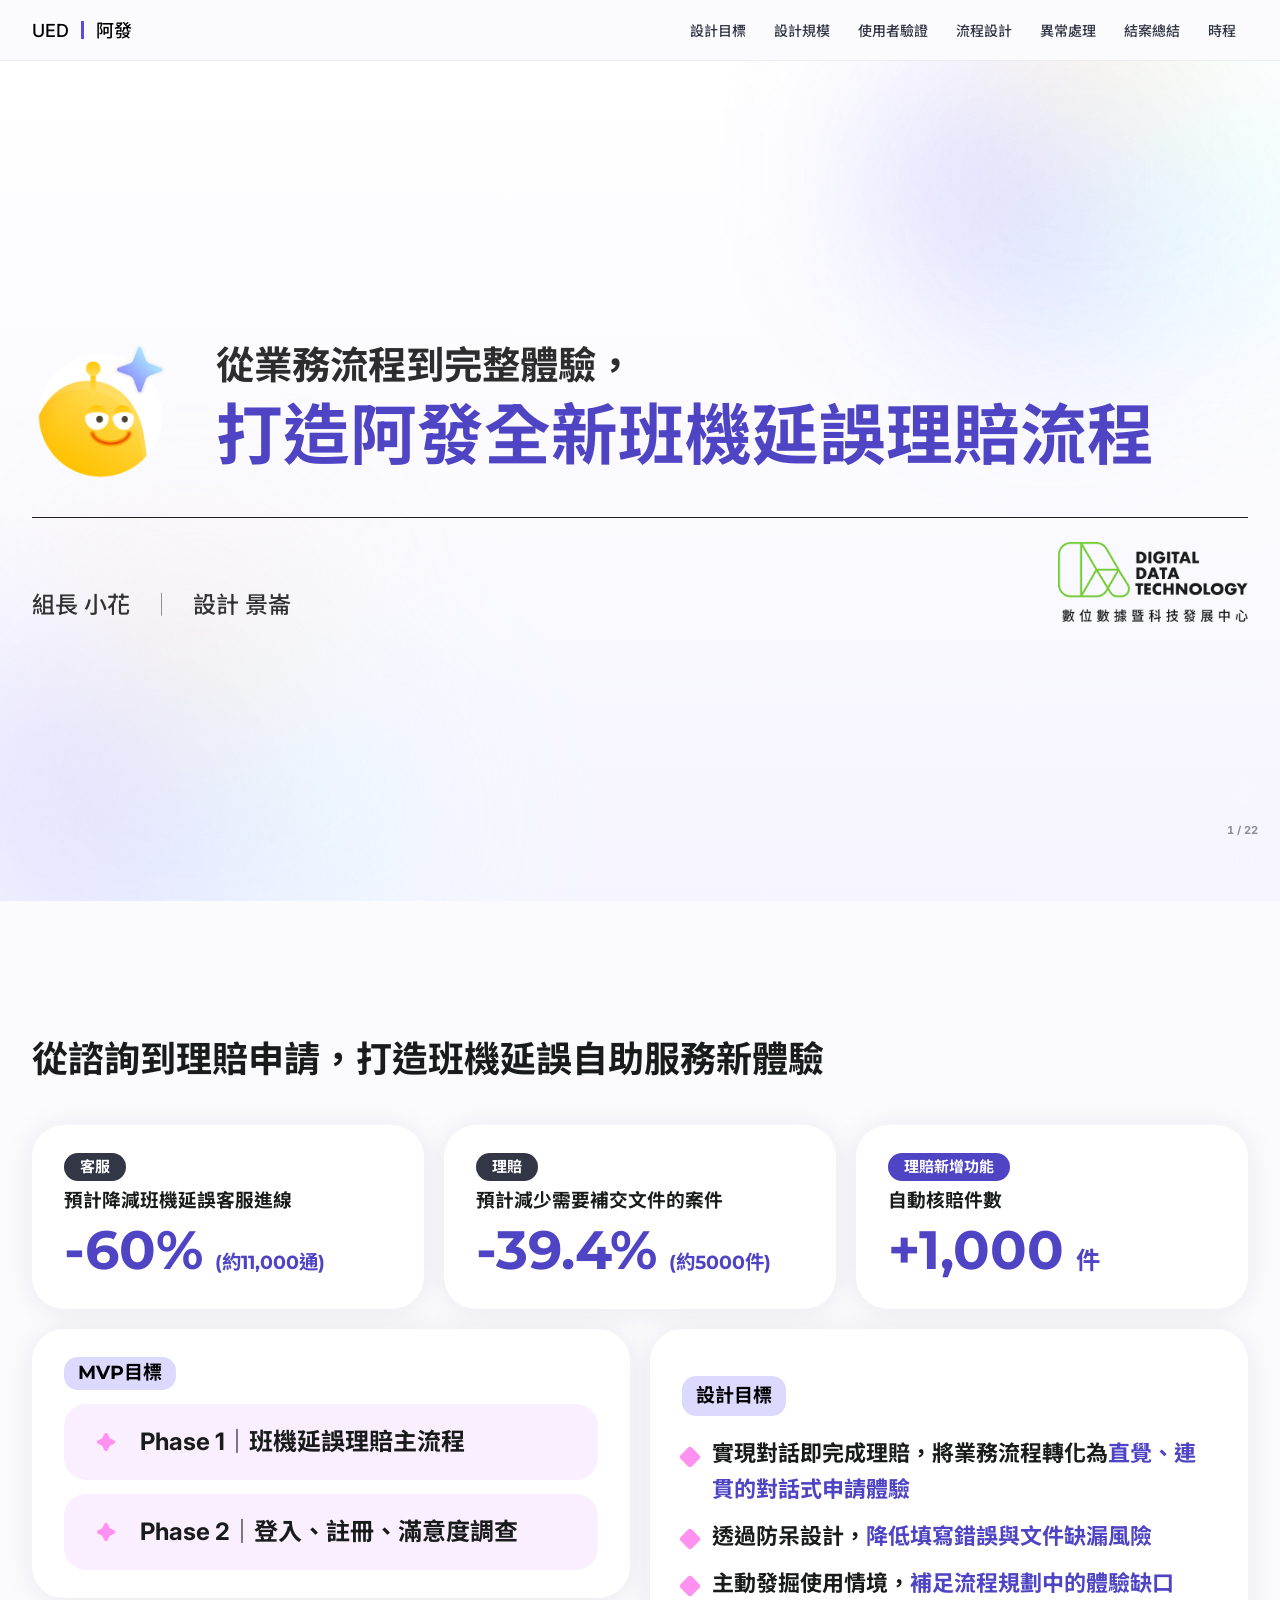
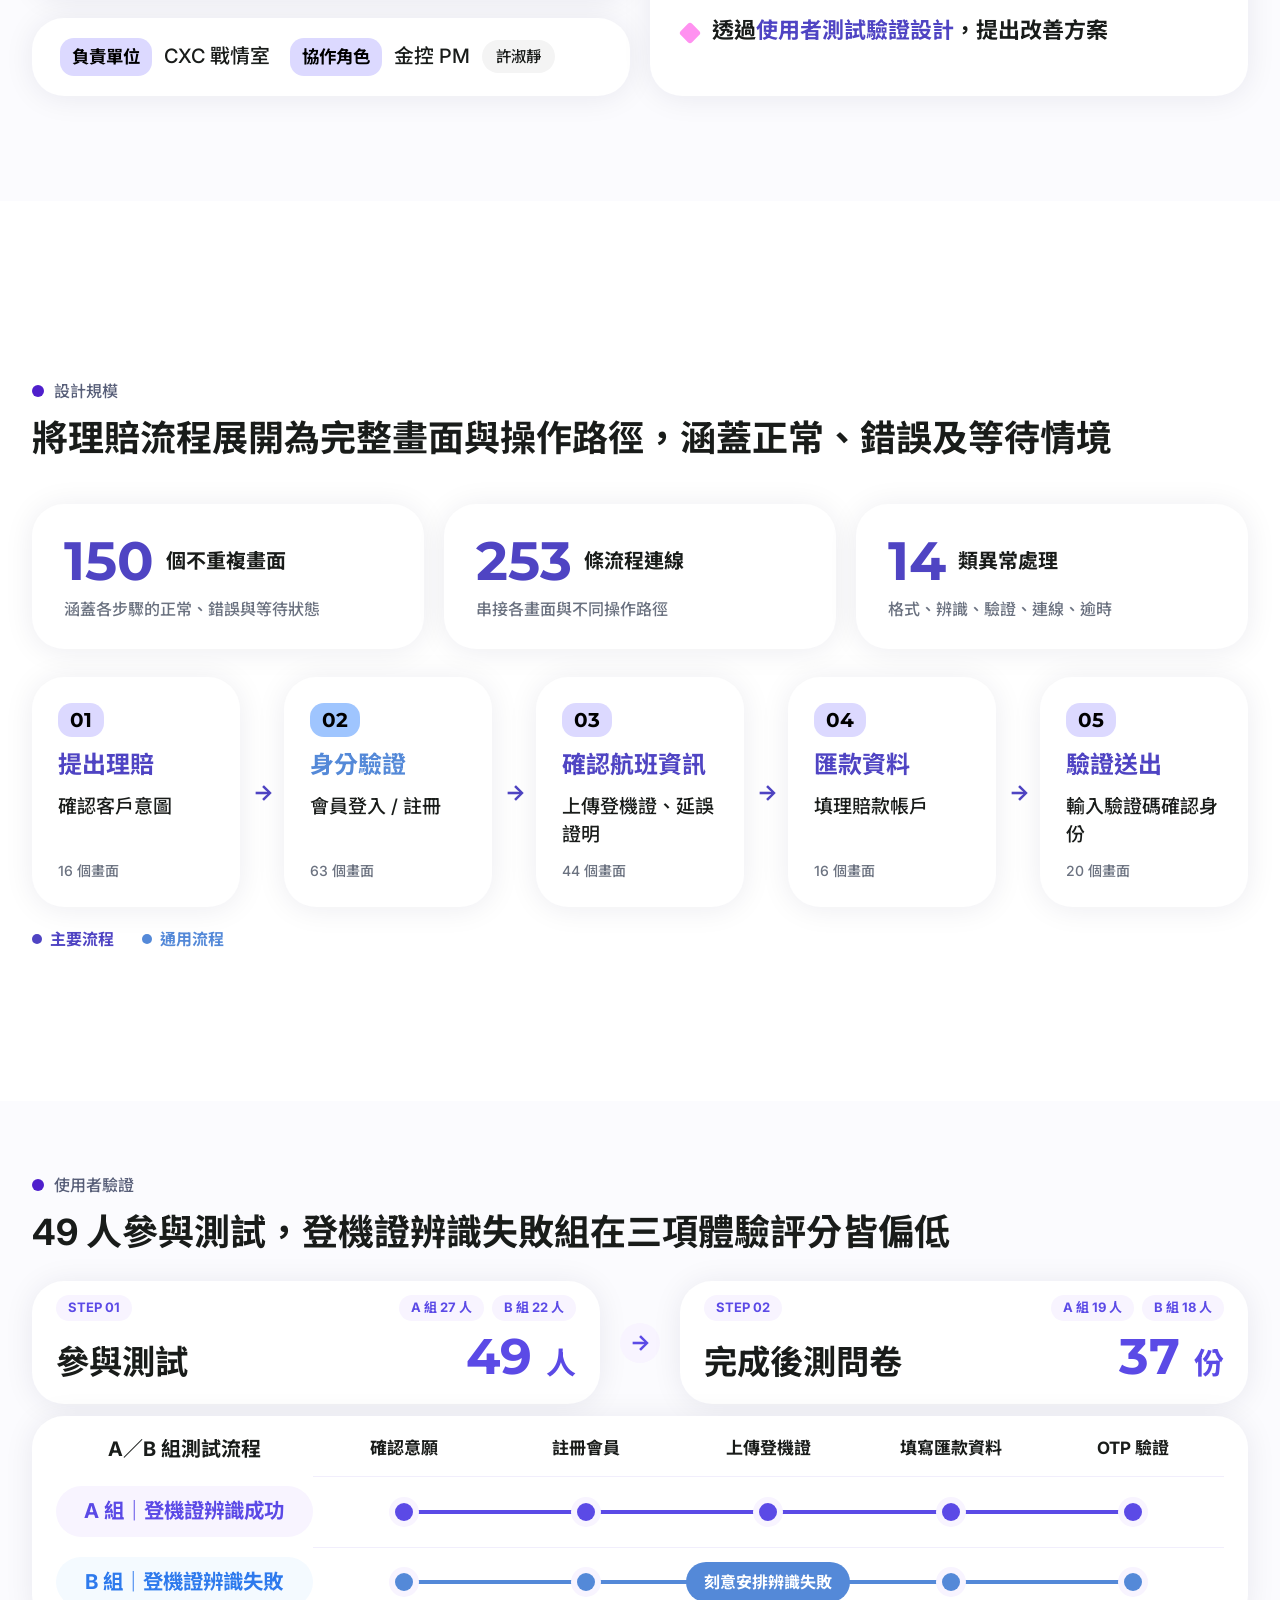
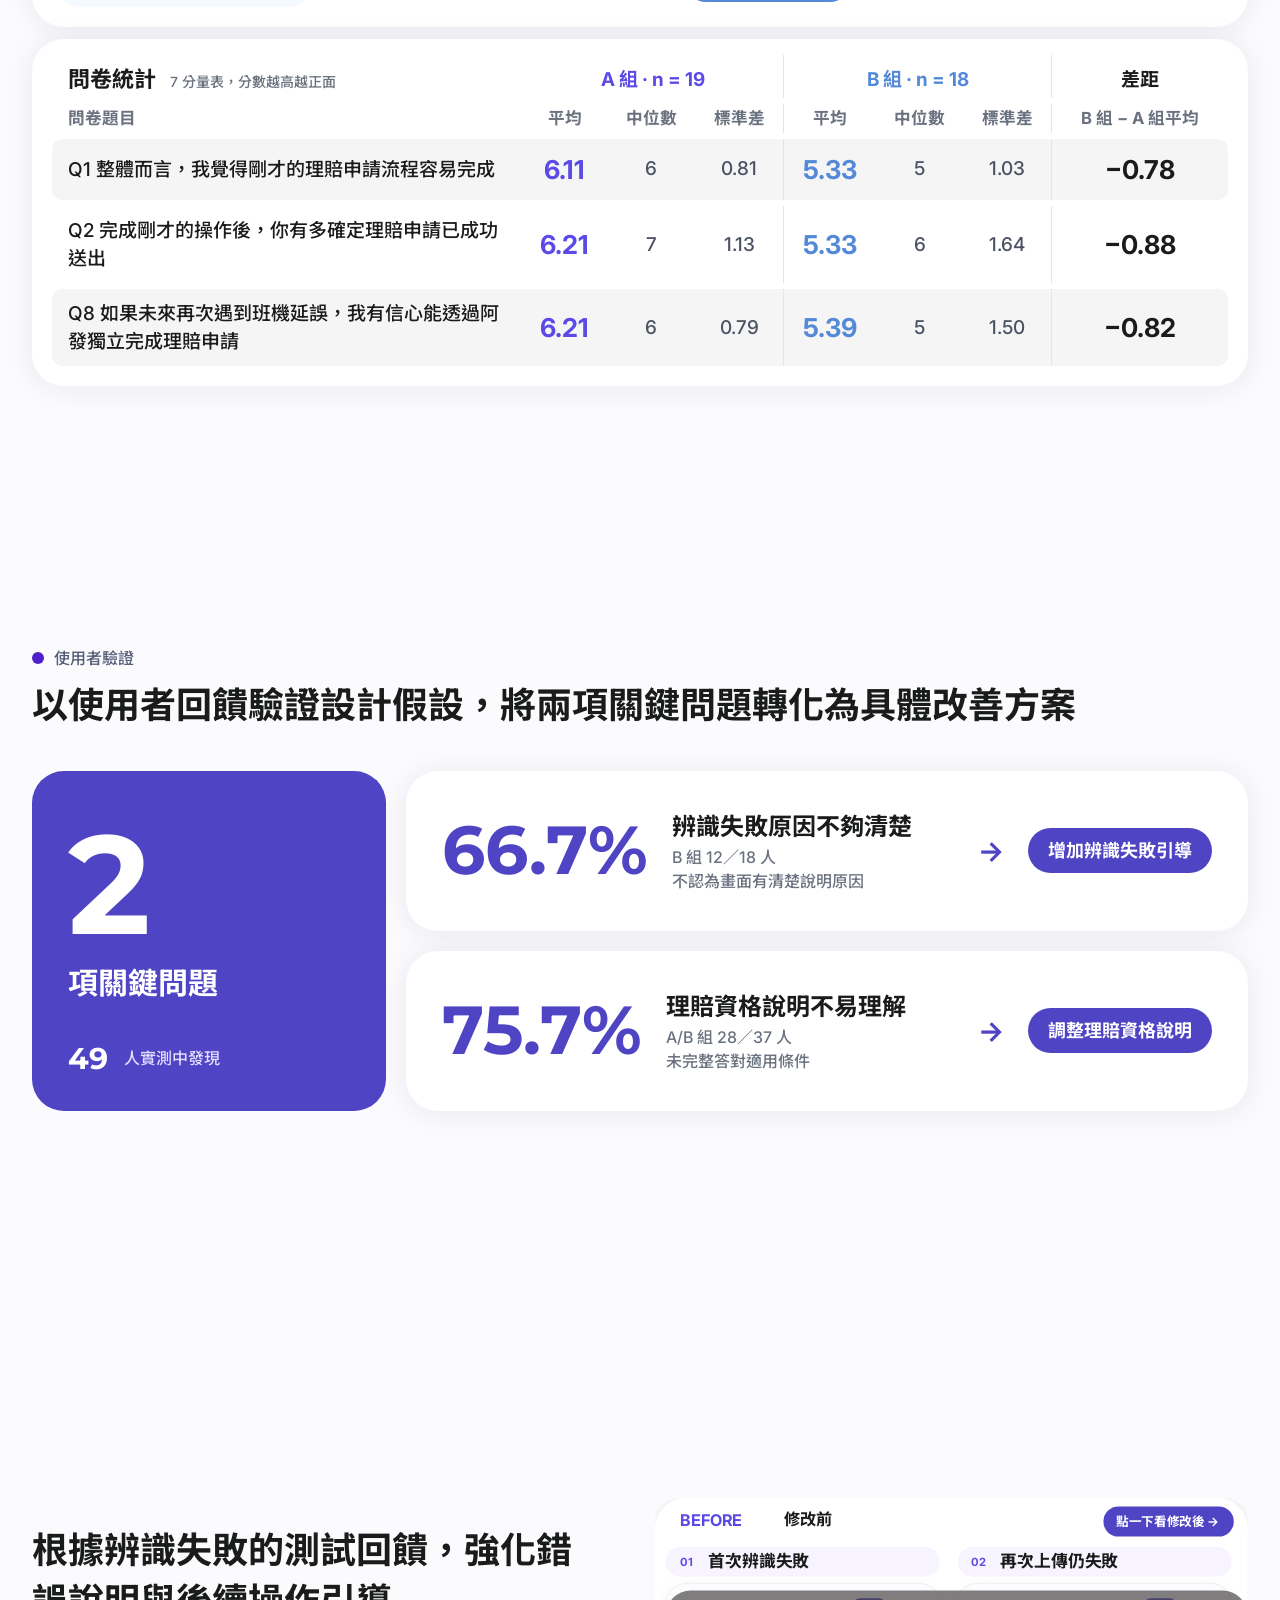
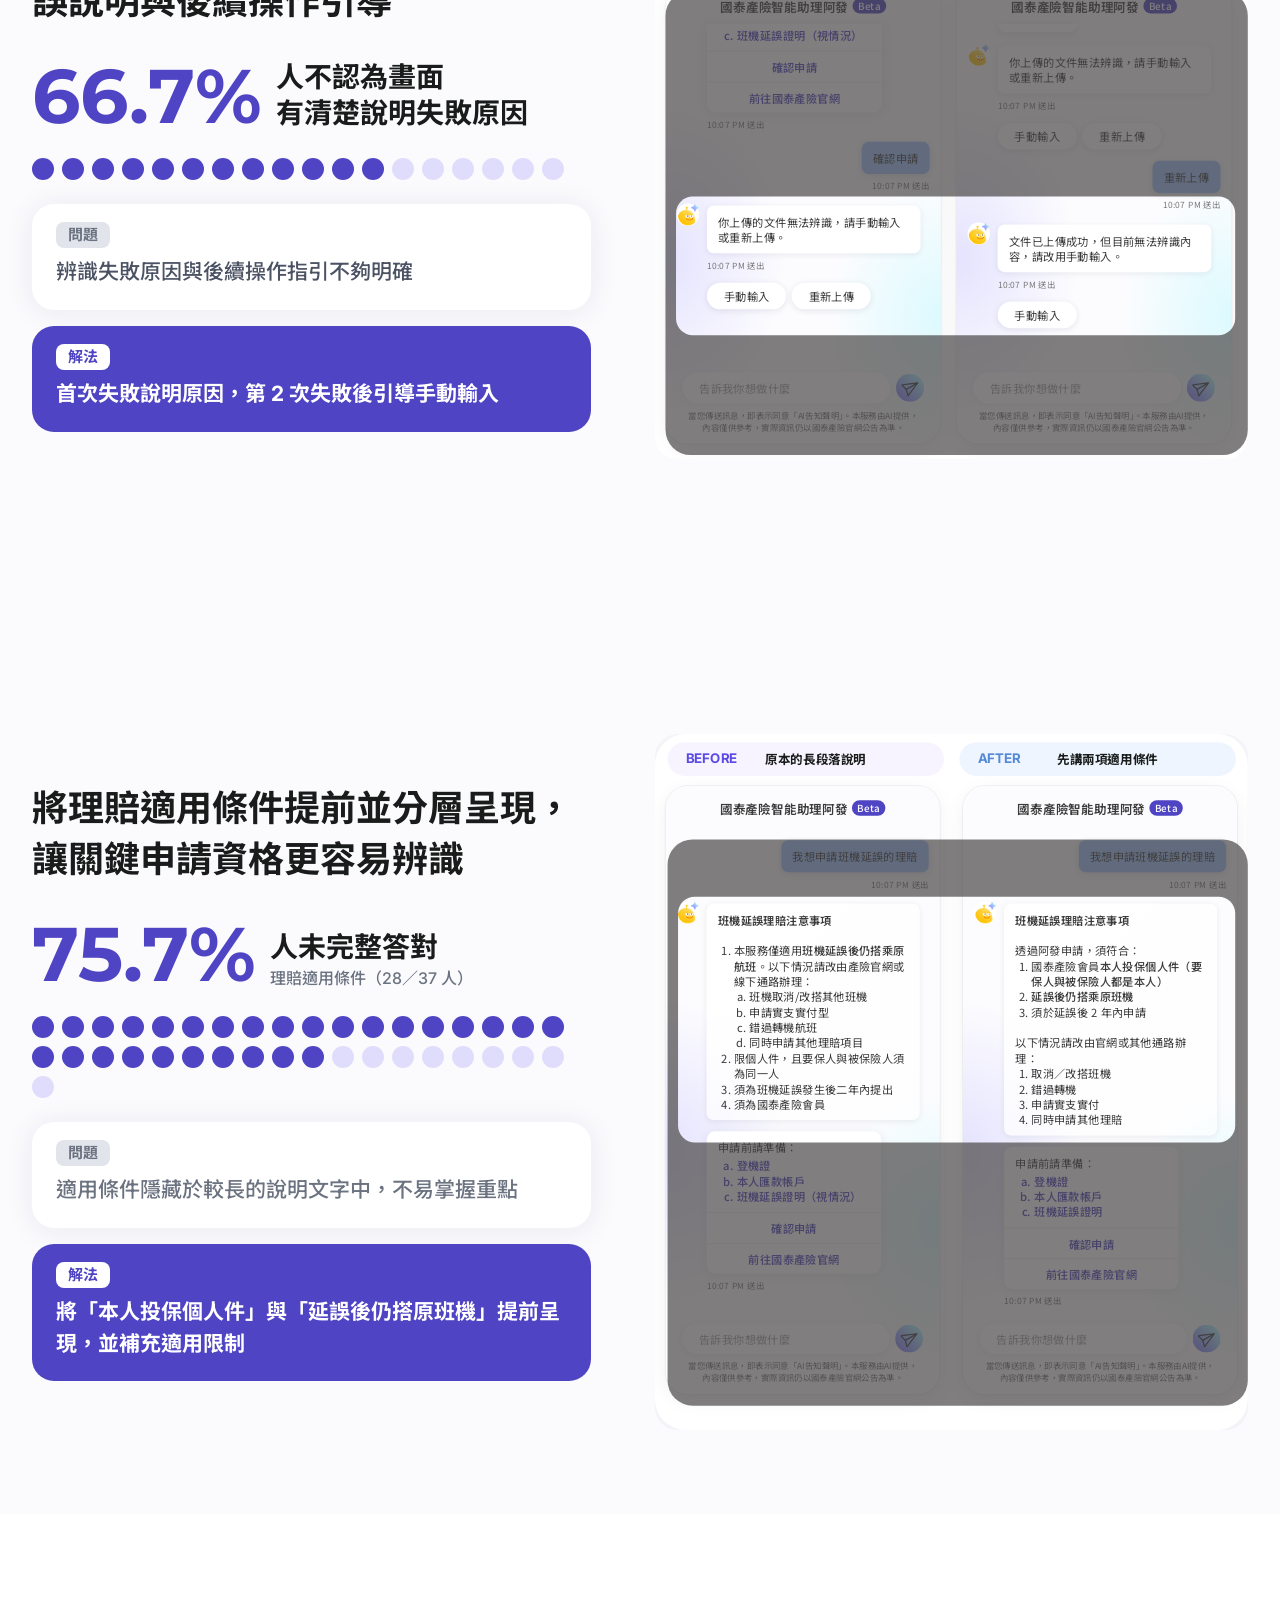
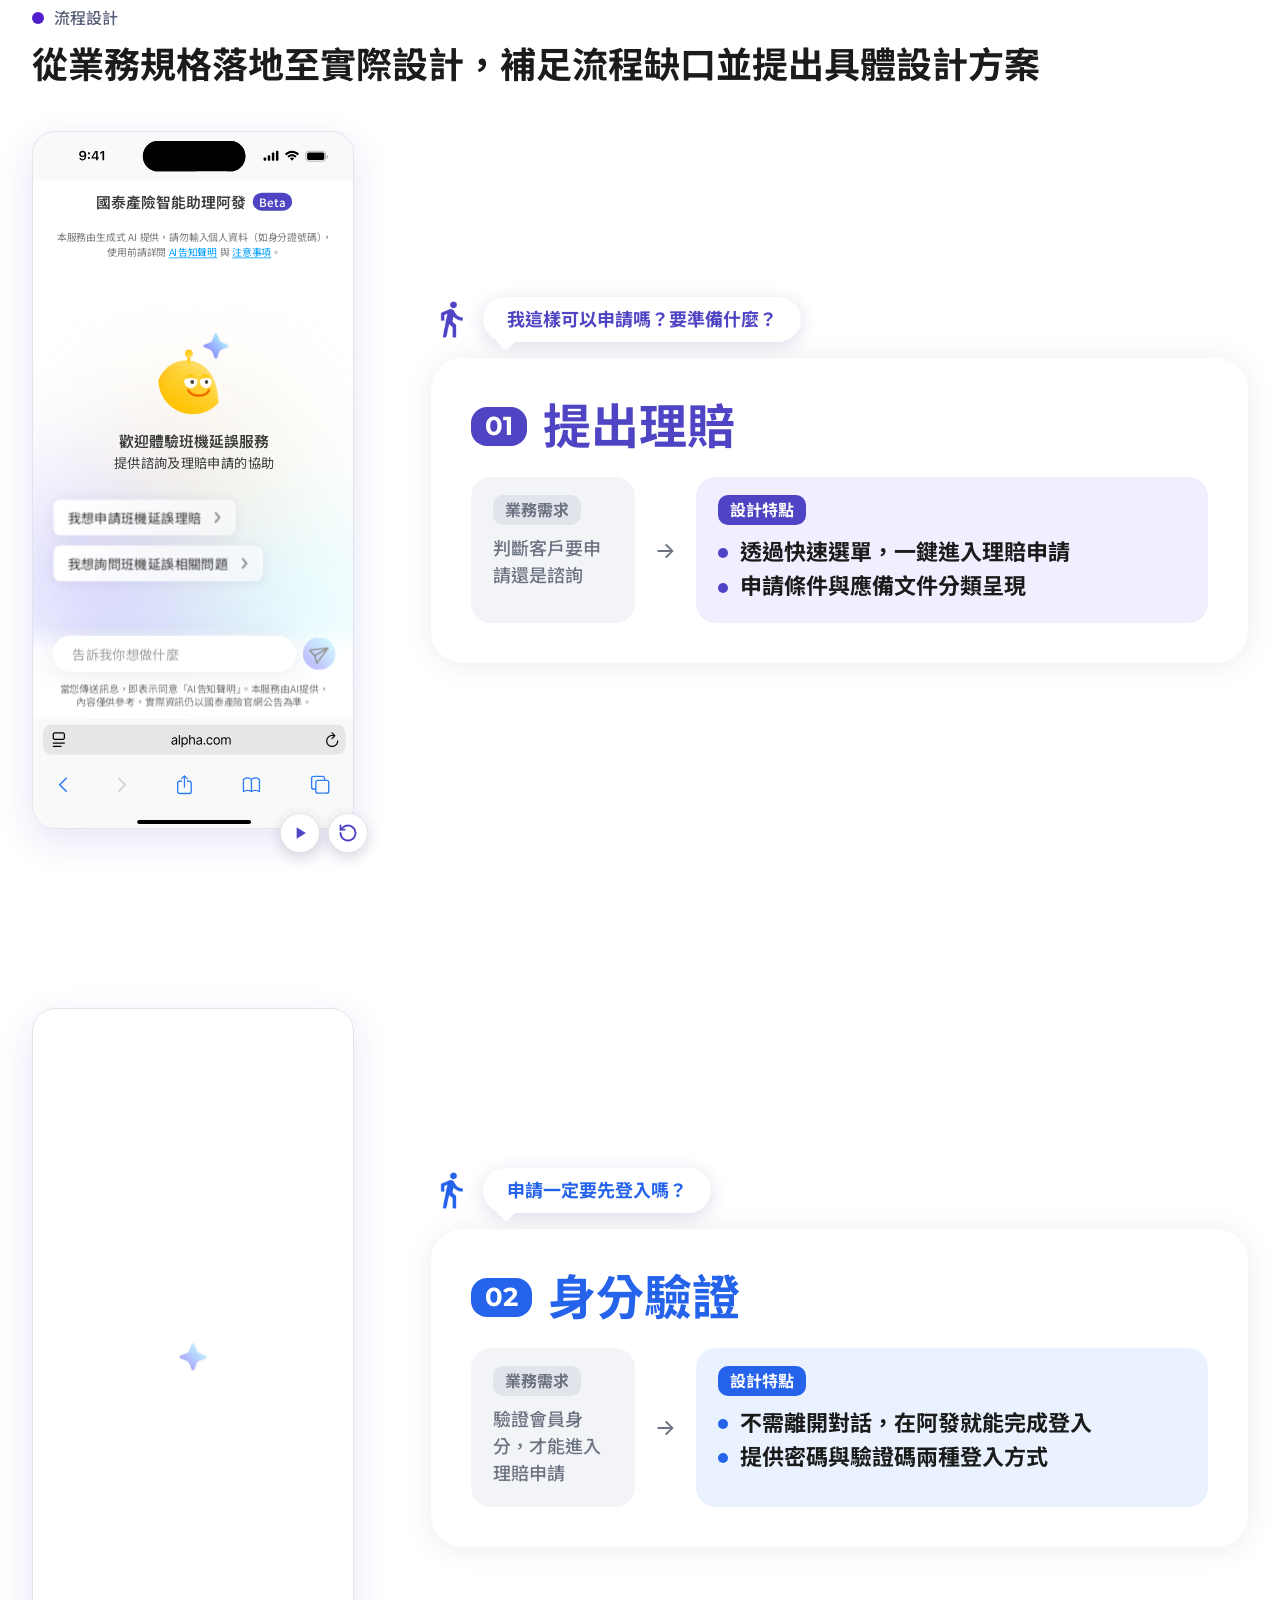
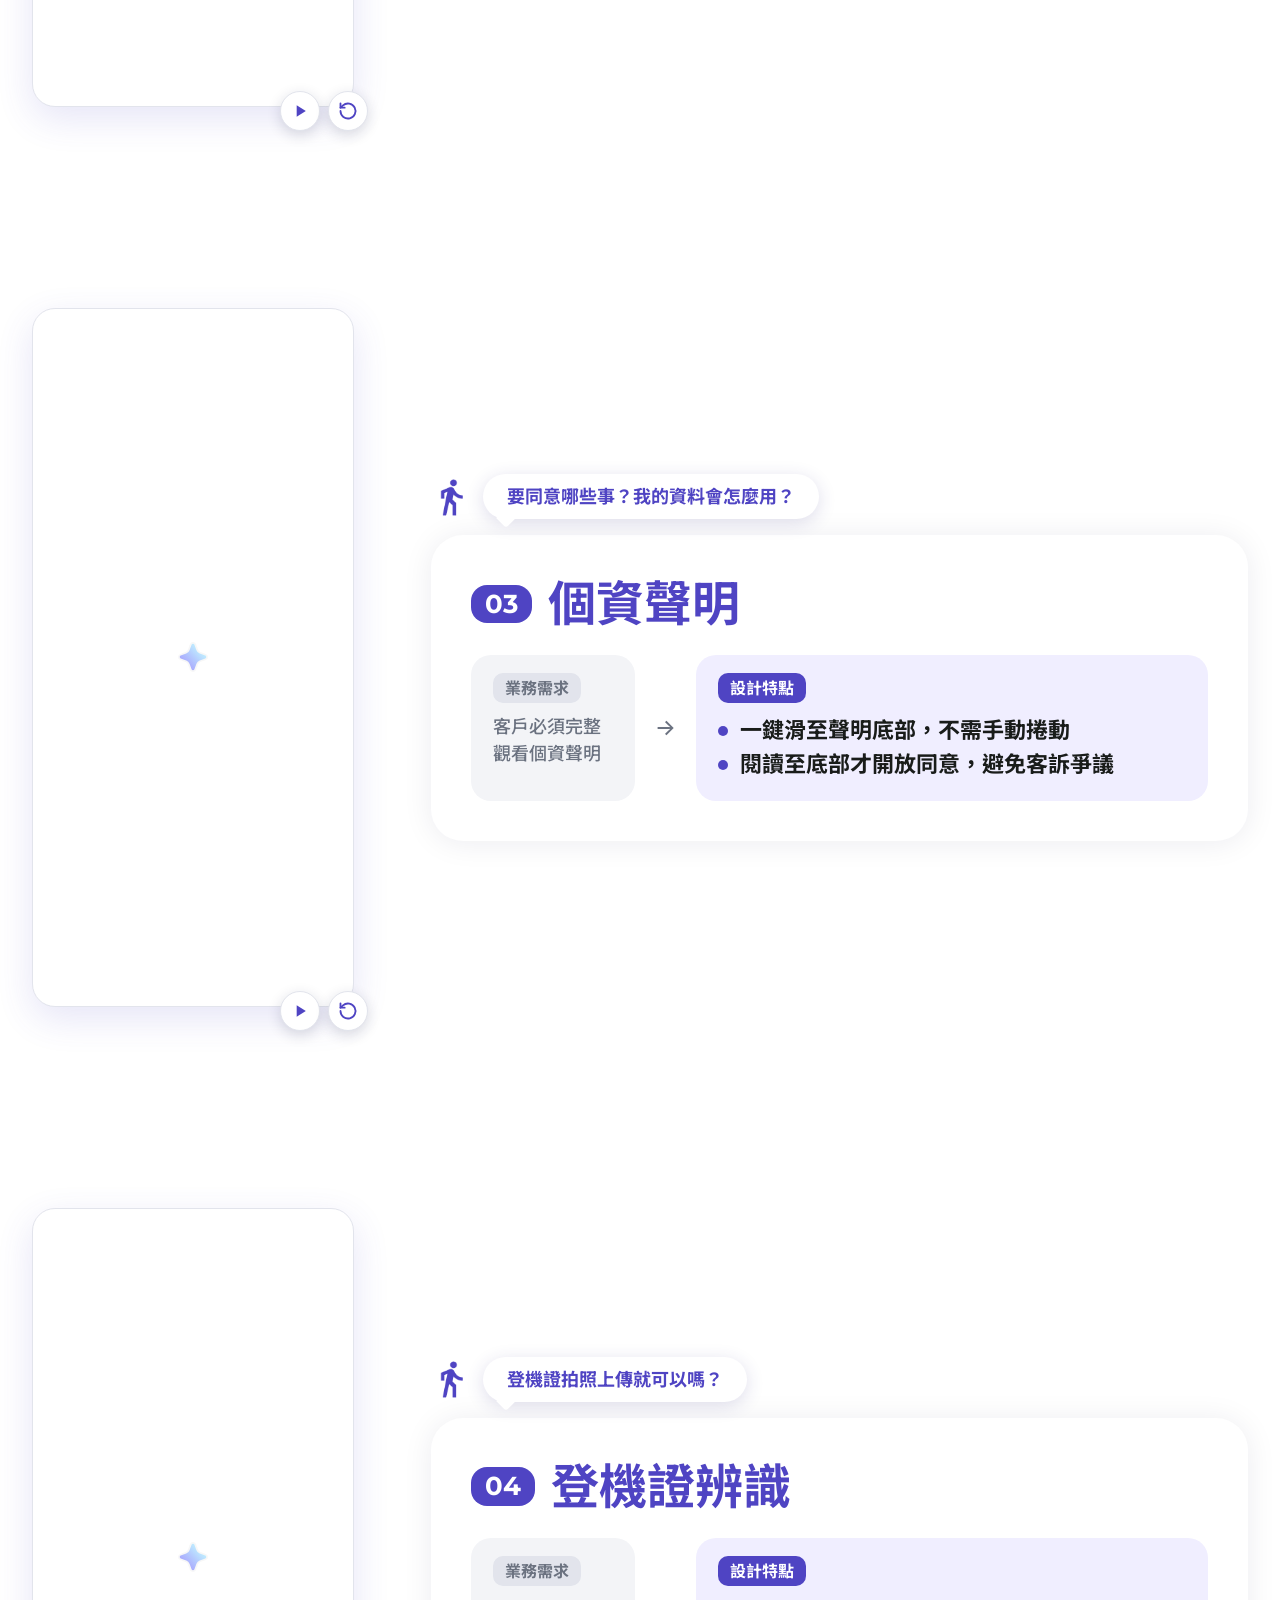
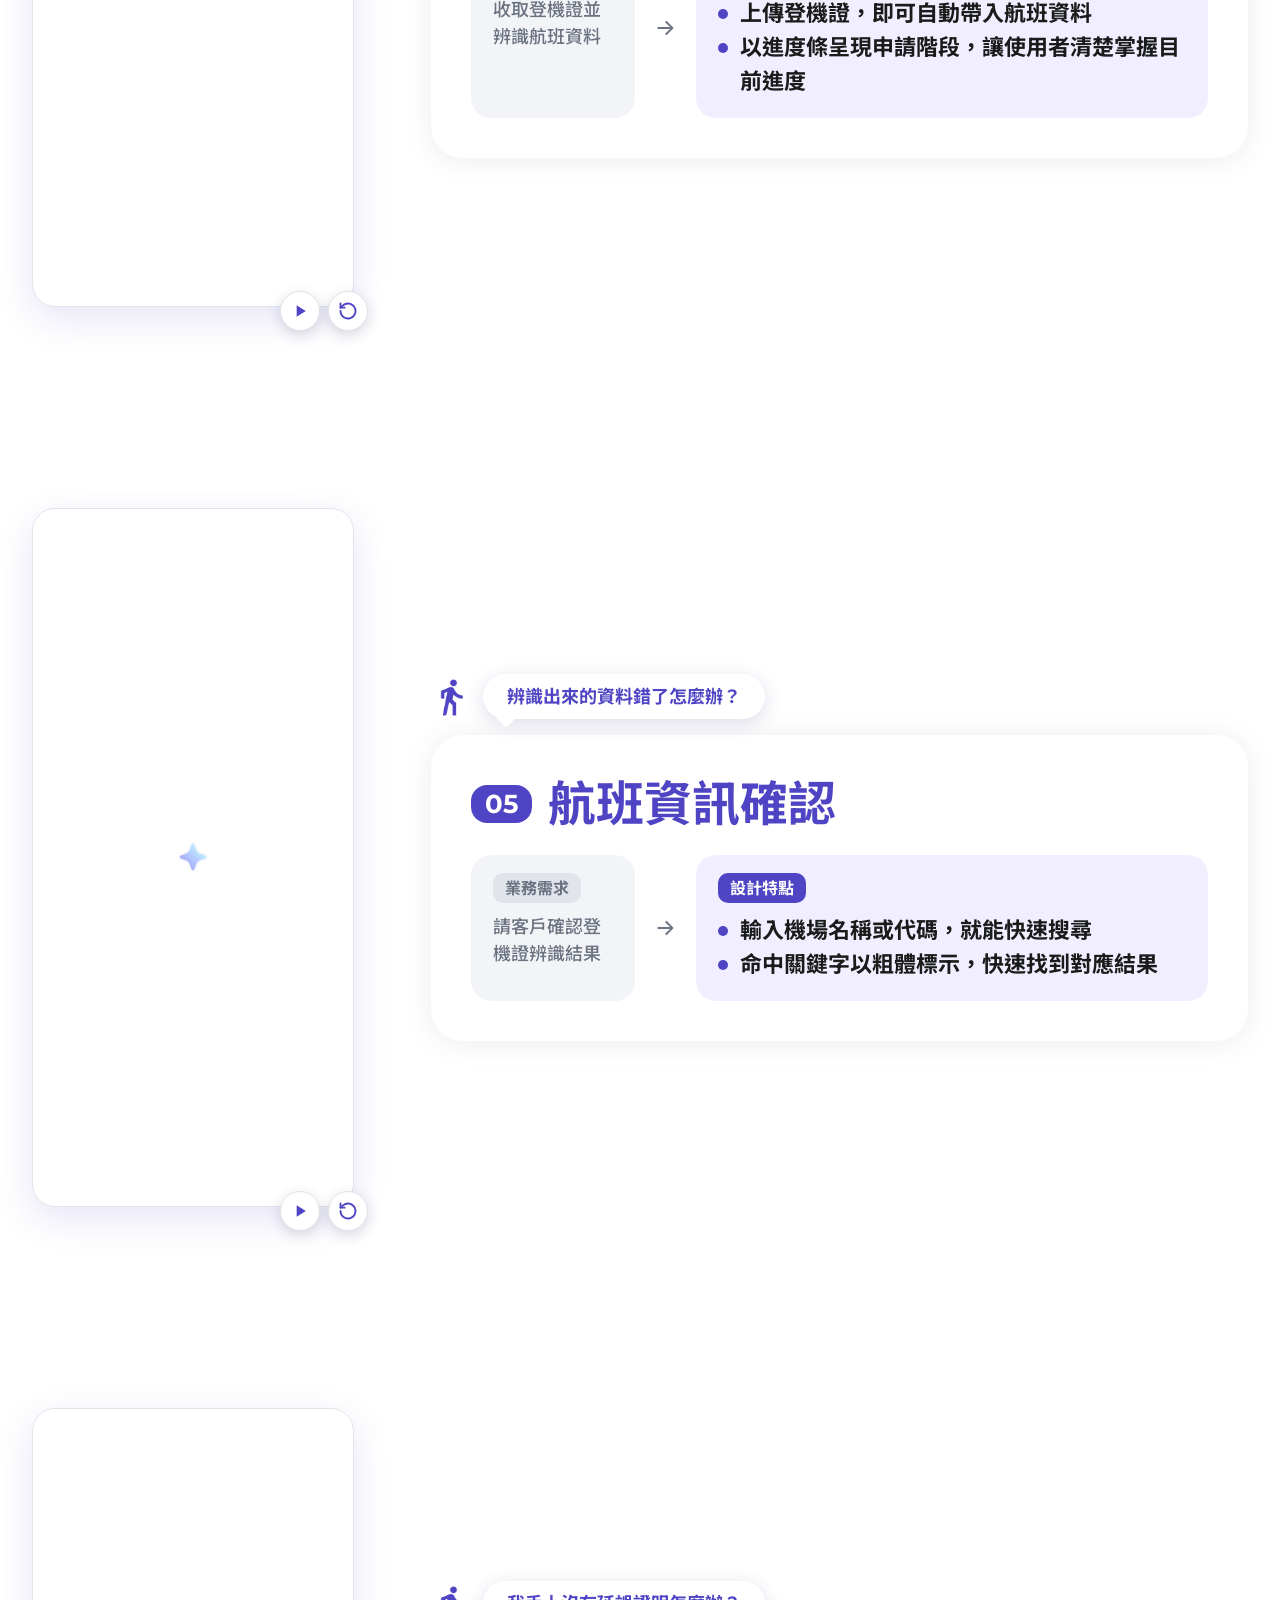
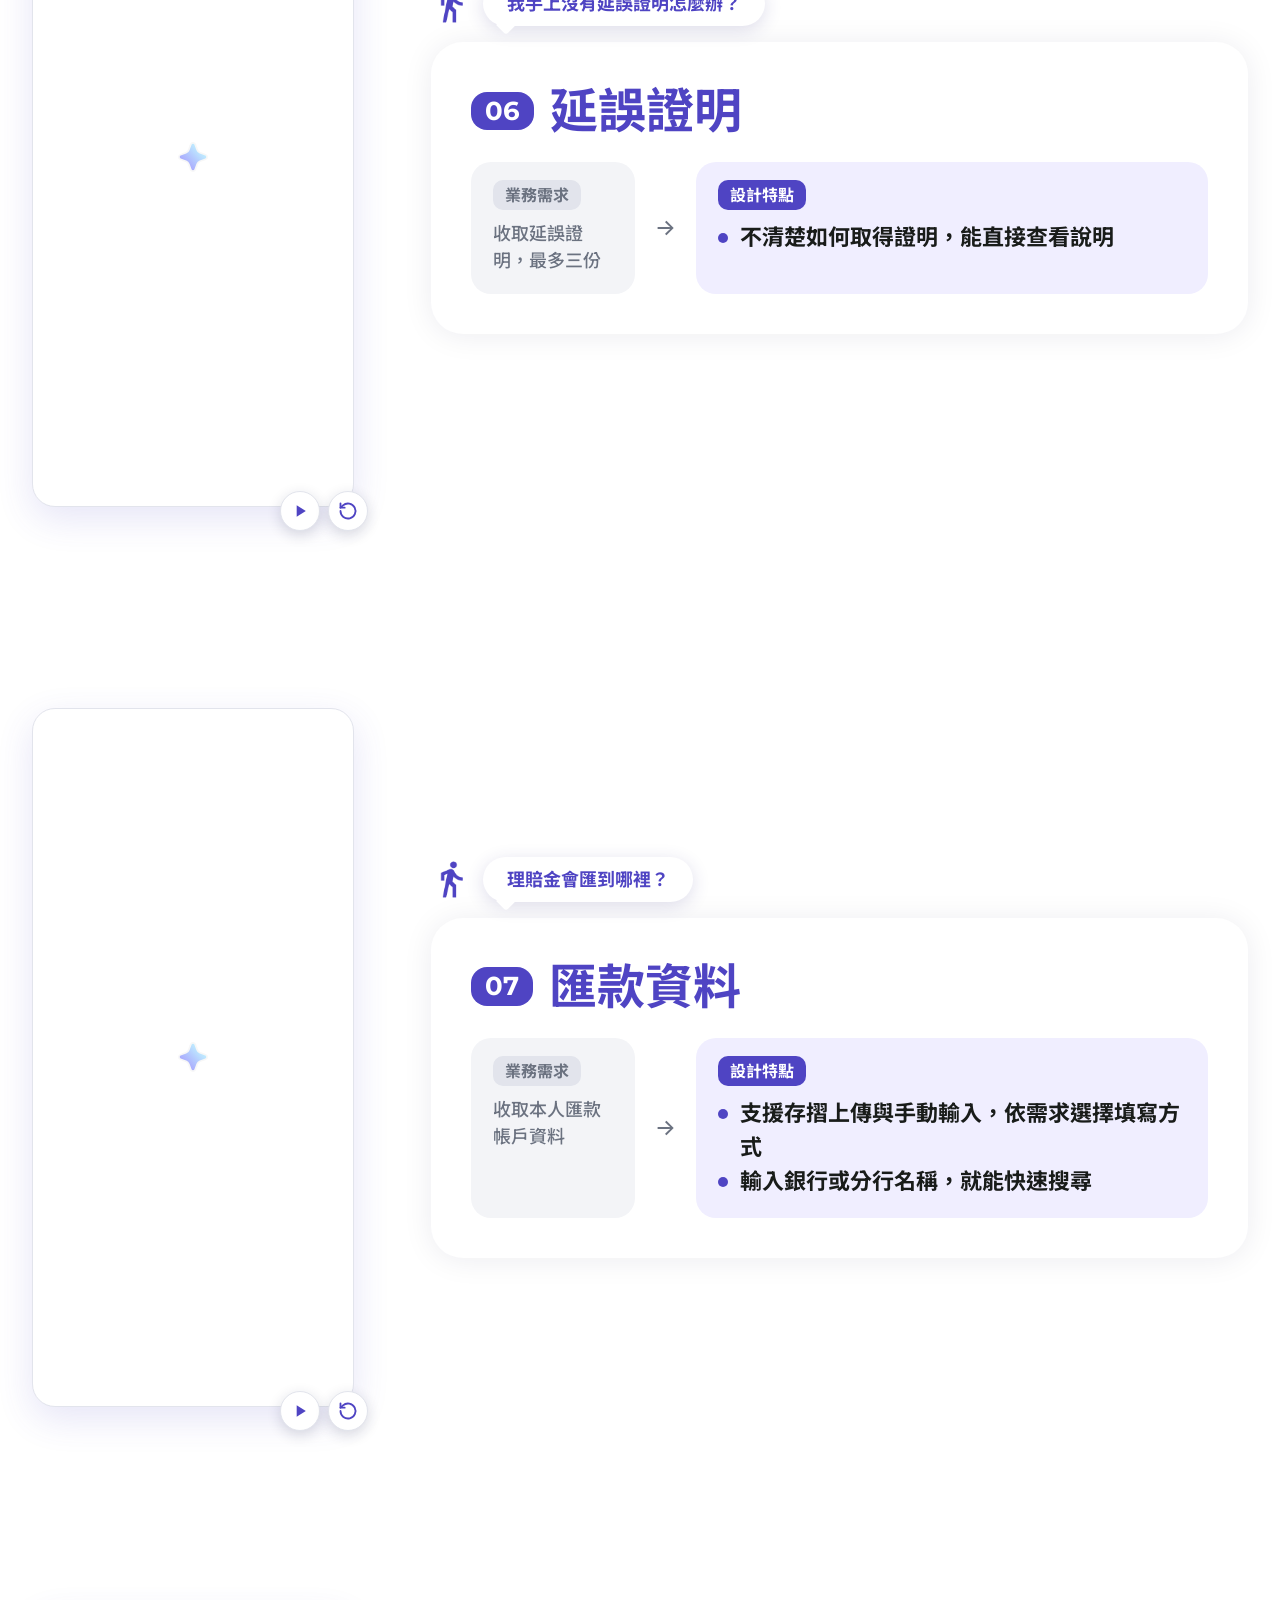
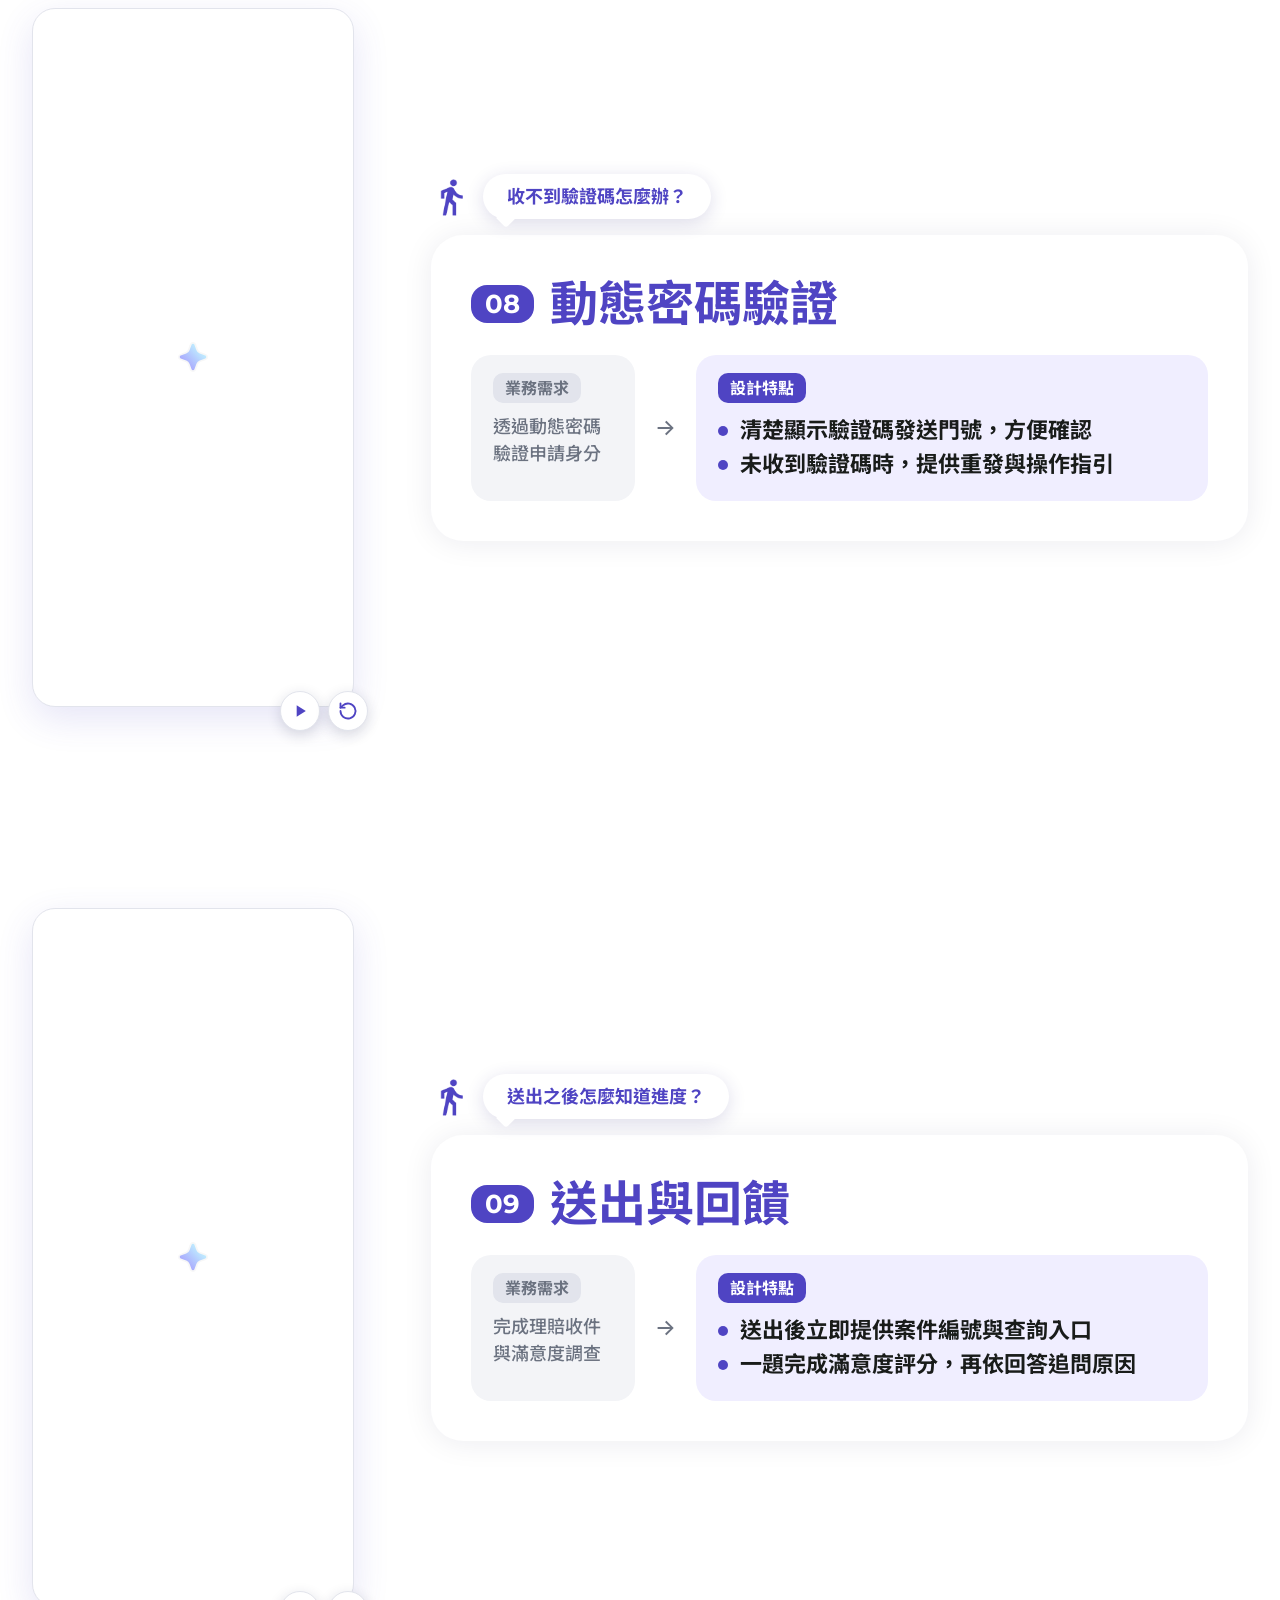
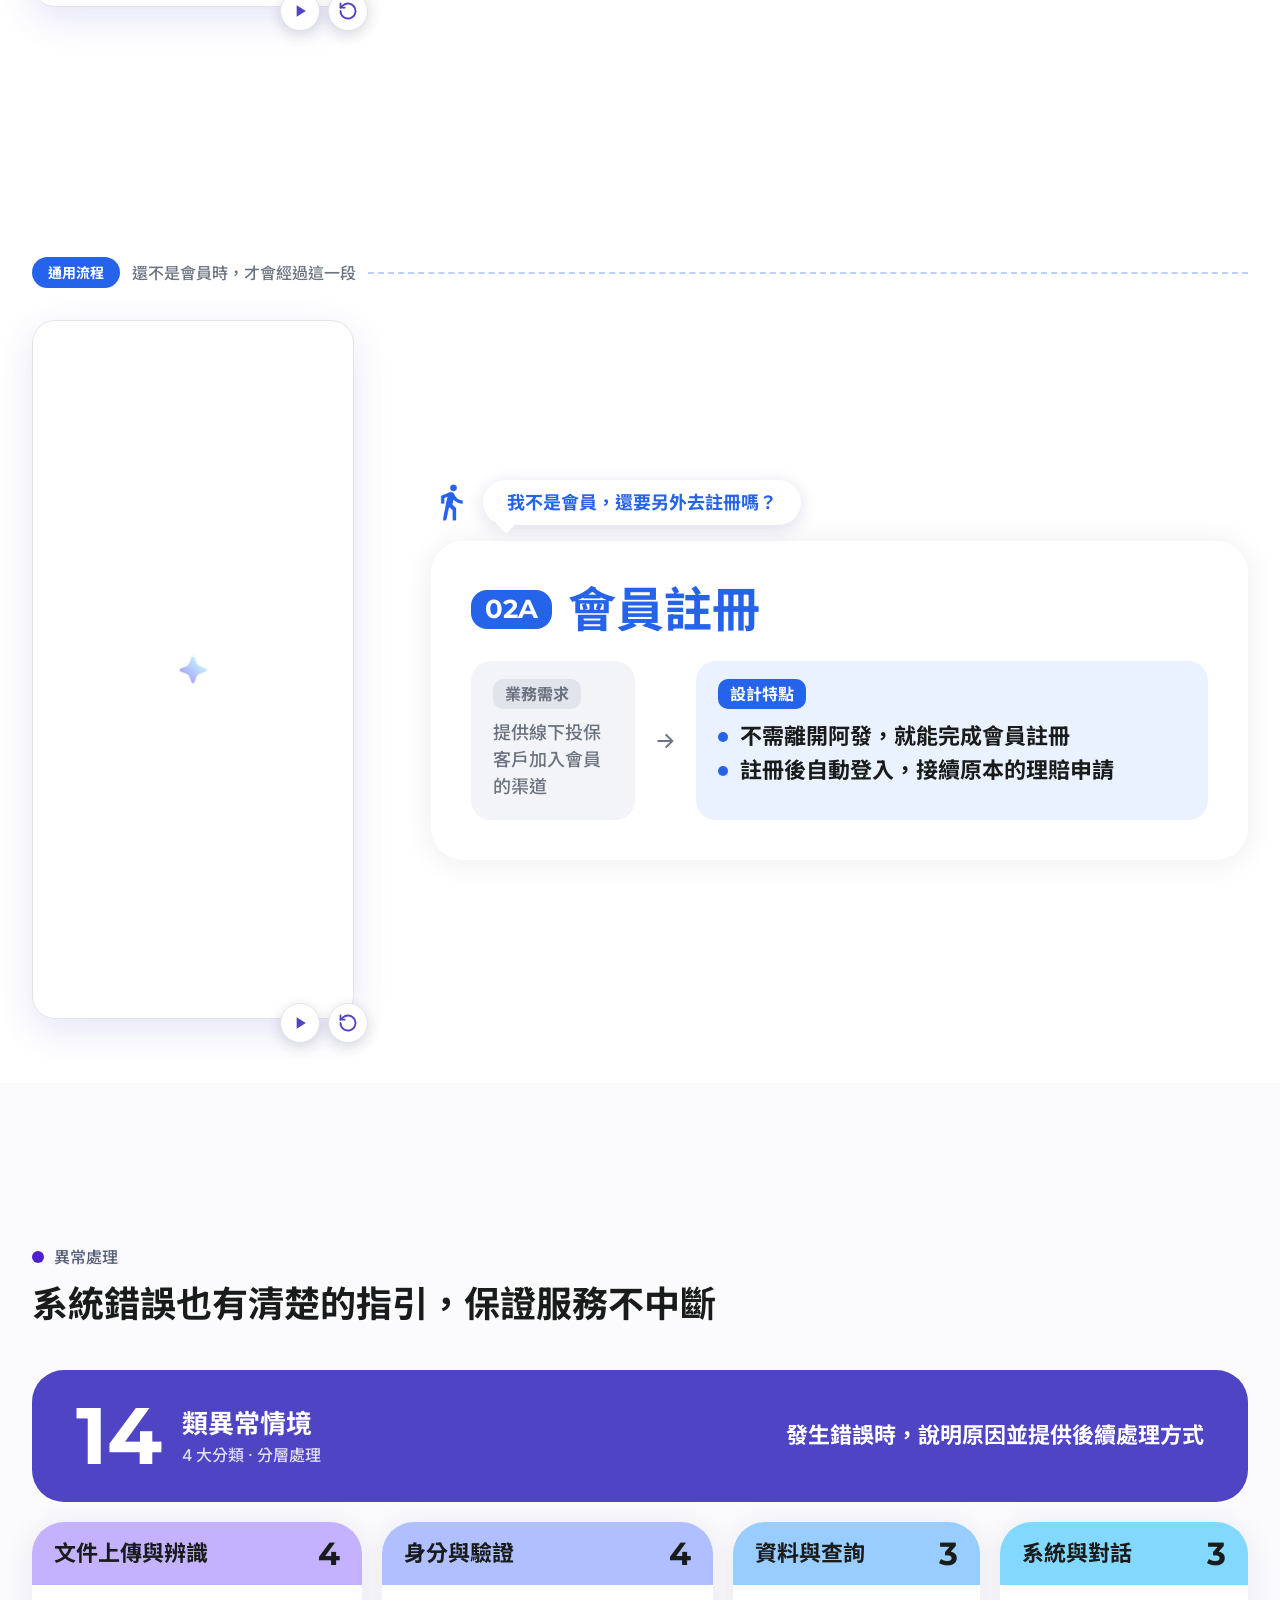
==== public/deck/index.html @ 8712d3bc "Deck: move user research ahead of the flow, add test-journey screen - Section order now follows the " ====
<!doctype html>
<html lang="zh-Hant">
<head>
<meta charset="utf-8">
<meta name="viewport" content="width=device-width, initial-scale=1">
<title>產險阿發 2.0｜班機延誤理賠 UED 結案簡報</title>
<link rel="icon" type="image/svg+xml" href="flow/assets/alpha-logo.svg">
<link rel="preconnect" href="https://fonts.googleapis.com">
<link rel="preconnect" href="https://fonts.gstatic.com" crossorigin>
<link href="https://fonts.googleapis.com/css2?family=Inter:wght@400;500;700&family=Montserrat:wght@700&family=Noto+Sans+TC:wght@300;400;500;600;700&display=swap" rel="stylesheet">
<style>
  :root { --purple:#4f44c3; --ink:#191c1a; --ink2:#333645; --muted:#6b7280; --lilac:#dcd9ff; --soft:#f0eeff; --shadow:0 2px 30px rgba(27,31,68,.08); --r:32px; }
  * { box-sizing:border-box; margin:0; padding:0; }
  html { scroll-behavior:smooth; }
  body { background:#fbfbfe; color:var(--ink); font-family:"Inter","Noto Sans TC","PingFang TC","Microsoft JhengHei",system-ui,sans-serif; font-weight:500; line-height:1.5; -webkit-font-smoothing:antialiased; overflow-x:hidden; }
  img { max-width:100%; height:auto; display:block; }
  ul { list-style:none; }
  .wrap { width:min(1440px, 100% - 64px); margin-inline:auto; position:relative; }
  .mont { font-family:"Montserrat","Noto Sans TC",sans-serif; font-weight:700; line-height:1.1; }
  .purple { color:var(--purple); }
  .card { background:#fff; border-radius:var(--r); box-shadow:var(--shadow); }
  .row { display:flex; align-items:center; }
  .col { display:flex; flex-direction:column; }
  .chip { display:inline-flex; align-items:center; width:fit-content; white-space:nowrap; font-weight:700; }
  .blob { position:absolute; width:640px; max-width:none; opacity:.5; pointer-events:none; z-index:0; }

  /* 頂部導覽 */
  .top { position:sticky; top:0; z-index:20; background:rgba(251,251,254,.86); backdrop-filter:blur(12px); border-bottom:1px solid rgba(25,28,26,.06); }
  .top .wrap { display:flex; align-items:center; gap:24px; height:60px; }
  .brand { display:flex; align-items:center; gap:12px; font-size:18px; color:#000; text-decoration:none; white-space:nowrap; }
  .brand i { width:3px; height:18px; background:#5b4ae6; }
  .top nav { display:flex; gap:4px; margin-left:auto; overflow-x:auto; scrollbar-width:none; }
  .top nav a { padding:8px 12px; border-radius:999px; font-size:14px; color:var(--ink2); text-decoration:none; white-space:nowrap; }
  .top nav a:hover { background:var(--soft); color:var(--purple); }
  a:focus-visible, button:focus-visible { outline:2px solid var(--purple); outline-offset:2px; }

  /* 區塊 */
  section { position:relative; }
  /* 每個畫面至少佔滿一個螢幕，內容垂直置中；右下角的上下按鈕一次移動一個畫面 */
  .screen { min-height:100svh; display:flex; flex-direction:column; justify-content:center; padding-block:92px 64px; }
  .detail.screen { display:grid; }
  .pager { position:fixed; right:18px; bottom:18px; z-index:30; display:flex; flex-direction:column; align-items:center; gap:4px; }
  .pager button { width:40px; height:40px; border-radius:50%; border:1px solid rgba(25,28,26,.08); background:rgba(255,255,255,.55); color:var(--ink2); -webkit-backdrop-filter:blur(10px); backdrop-filter:blur(10px); box-shadow:0 2px 10px rgba(27,31,68,.08); cursor:pointer; display:grid; place-items:center; transition:background .2s ease, opacity .2s ease; }
  .pager button:hover { background:rgba(255,255,255,.95); }
  .pager button:disabled { opacity:.35; cursor:default; }
  .pager svg { width:20px; height:20px; }
  .pager output { font-size:11px; font-weight:700; color:rgba(51,54,69,.55); font-variant-numeric:tabular-nums; line-height:1; padding:2px 0; }
  .eyebrow { display:flex; align-items:center; gap:10px; font-size:16px; color:#575e78; margin-bottom:10px; }
  .eyebrow::before { content:""; width:12px; height:12px; border-radius:50%; background:#4f1fcc; }
  h2 { font-size:clamp(24px, 3vw, 36px); line-height:1.4; font-weight:700; margin-bottom:40px; text-wrap:pretty; }
  h3 { font-weight:700; }
  .grid { display:grid; gap:20px; }
  .g3 { grid-template-columns:repeat(3, 1fr); }
  .g2 { grid-template-columns:repeat(2, 1fr); }

  /* 進場：捲到才淡入 */
  .reveal { opacity:0; transform:translateY(32px); transition:opacity .8s ease, transform .8s cubic-bezier(.2,.7,.2,1); }
  .reveal.in { opacity:1; transform:none; }
  @media (prefers-reduced-motion: reduce) { .reveal { opacity:1; transform:none; transition:none; } html { scroll-behavior:auto; } }

  /* 首屏 */
  .hero { min-height:calc(100svh - 60px); display:flex; align-items:center; overflow:hidden; background:linear-gradient(180deg, #fff, #f6f5ff); }
  .hero-title { display:flex; align-items:center; gap:clamp(20px, 3.4vw, 56px); margin-bottom:36px; }
  .hero-title img { flex:none; width:clamp(88px, 11vw, 150px); }
  .hero h1 { font-weight:700; line-height:1.35; }
  .hero h1 span { display:block; font-size:clamp(22px, 3vw, 40px); color:#2d2d2d; }
  .hero h1 b { display:block; font-size:clamp(32px, 5.2vw, 68px); color:var(--purple); text-wrap:balance; }
  .hero h1 i { font-style:normal; position:relative; visibility:hidden; }
  .hero h1 i.on { visibility:visible; }
  .hero h1 i.caret::after { content:""; position:absolute; left:calc(100% + .08em); top:.14em; width:.56em; height:1.1em; background:currentColor; animation:blink 1s steps(1) infinite; }
  @keyframes blink { 50% { opacity:0; } }
  .hero .by { border-top:1px solid #21201f; padding-top:24px; display:flex; justify-content:space-between; align-items:flex-end; gap:24px; flex-wrap:wrap; font-size:clamp(16px, 1.8vw, 24px); color:#323232; }

  /* 數字卡 */
  .stat { padding:28px 32px; display:flex; flex-direction:column; gap:6px; }
  .stat .num { font-size:clamp(38px, 4.4vw, 54px); color:var(--purple); display:flex; flex-wrap:wrap; align-items:baseline; gap:0 12px; }
  .stat .num small { font-size:.36em; white-space:nowrap; }
  .pill { border-radius:999px; padding:3px 16px; font-size:15px; color:#fff; background:var(--ink2); }
  .tag { background:var(--lilac); border-radius:14px; padding:6px 14px; font-size:19px; color:#000; }
  .meta { padding:20px 28px; gap:10px 12px; font-size:clamp(16px, 1.55vw, 20px); white-space:nowrap; }
  .meta .tag { font-size:.88em; padding:6px 12px; }
  .meta .who { background:#f4f4f4; border-radius:999px; padding:5px 14px; font-size:.78em; font-weight:500; color:#191c1a; }
  .phase { background:#faefff; border-radius:22px; padding:16px 20px; gap:12px; font-size:clamp(18px, 2vw, 24px); font-weight:700; }
  .goal { display:flex; gap:14px; font-size:clamp(17px, 1.9vw, 22px); font-weight:700; line-height:1.6; }
  .goal::before { content:""; flex:none; width:16px; height:16px; margin-top:.55em; background:#ff91f0; border-radius:3px; transform:rotate(45deg); }

  /* 規模：五個階段 */
  .nodes { grid-template-columns:repeat(5, 1fr); gap:44px; }
  .node { padding:26px; display:flex; flex-direction:column; gap:10px; position:relative; }
  .node .no { border-radius:14px; padding:6px 12px; background:var(--lilac); font-size:20px; color:#000; }
  .node h3 { font-size:24px; color:var(--purple); }
  .node p { font-size:19px; flex:1; }
  .node small { font-size:14px; color:var(--muted); }
  .node:not(:last-child)::after { content:"→"; position:absolute; right:-34px; top:50%; translate:0 -50%; color:var(--purple); font-size:22px; font-weight:700; }
  .legend { display:flex; gap:28px; margin-top:20px; font-size:16px; font-weight:700; }
  .legend span { display:flex; align-items:center; gap:8px; }
  .legend i { width:10px; height:10px; border-radius:50%; background:currentColor; }

  /* 流程走讀 */
  .steps { display:flex; flex-direction:column; }
  .step { display:grid; grid-template-columns:auto 1fr; align-items:center; gap:clamp(32px, 6vw, 88px); }
  .phone { --ps:.74; position:relative; width:calc(393px * var(--ps)); height:calc(852px * var(--ps)); flex:none; }
  .phone .device { position:absolute; inset:0; border-radius:calc(28px * var(--ps)); border:1px solid #e2e4ec; background:#fff; box-shadow:0 12px 36px rgba(79,68,195,.14); overflow:hidden; }
  .phone .device::before { content:""; position:absolute; inset:0; margin:auto; width:30px; height:30px; background:url(flow/assets/loading-star.svg) center / contain no-repeat; animation:spin 1.8s linear infinite; opacity:.75; }
  @keyframes spin { to { transform:rotate(360deg); } }
  .phone iframe { position:relative; width:393px; height:852px; border:0; background:transparent; transform:scale(var(--ps)); transform-origin:0 0; }
  /* 播放中不攔截滑鼠（頁面捲動不受影響）；暫停或播完後可以自己操作 */
  .phone[data-state="idle"] iframe, .phone[data-state="playing"] iframe { pointer-events:none; }
  .ctrl { position:absolute; right:-14px; bottom:-24px; display:flex; align-items:center; gap:8px; }
  .ctrl button { width:40px; height:40px; border-radius:50%; border:1px solid #e2e4ec; background:#fff; color:var(--purple); box-shadow:0 4px 14px rgba(27,31,68,.16); cursor:pointer; display:grid; place-items:center; transition:background .2s ease, transform .2s ease; }
  .ctrl button:hover { background:var(--soft); }
  .ctrl .replay:hover { transform:rotate(-30deg); }
  .ctrl svg { width:20px; height:20px; }
  .ctrl .tip { display:none; padding:5px 12px; border-radius:999px; background:var(--purple); color:#fff; font-size:13px; font-weight:700; white-space:nowrap; box-shadow:0 4px 14px rgba(27,31,68,.16); }
  .phone[data-state="paused"] .tip, .phone[data-state="ended"] .tip { display:block; }
  @media (min-height:860px) { .phone { --ps:.82; } }
  @media (min-height:1000px) { .phone { --ps:.92; } }
  .murmur { gap:12px; margin-bottom:16px; }
  .screen.apart { position:relative; margin-top:72px; }
  .apart-label::after { content:""; flex:1; border-top:2px dashed rgba(37,99,235,.3); }
  .apart-label { display:flex; align-items:center; gap:12px; margin-bottom:32px; font-size:16px; font-weight:500; color:var(--muted); }
  .apart-label span { flex:none; background:#2563eb; color:#fff; border-radius:999px; padding:5px 16px; font-size:14px; font-weight:700; }
  .step { --accent:var(--purple); --accent-soft:var(--soft); }
  .step.common { --accent:#2563eb; --accent-soft:#ebf2ff; }
  .walk { flex:none; width:40px; height:40px; background:var(--accent); -webkit-mask:url(assets/walk.png) center / contain no-repeat; mask:url(assets/walk.png) center / contain no-repeat; }
  .bubble { position:relative; background:#fff; border-radius:999px; padding:9px 24px; box-shadow:0 4px 18px rgba(51,46,128,.16); font-size:clamp(15px, 1.6vw, 18px); font-weight:700; color:var(--accent); }
  .bubble::after { content:""; position:absolute; left:16px; bottom:-6px; width:14px; height:14px; background:#fff; transform:rotate(45deg); border-radius:0 0 3px 0; }
  .copy { padding:clamp(24px, 3.4vw, 40px); display:flex; flex-direction:column; gap:22px; }
  .copy .no { background:var(--accent); color:#fff; border-radius:16px; padding:5px 14px; font-size:clamp(18px, 2.2vw, 26px); }
  .copy h3 { font-size:clamp(28px, 4vw, 48px); color:var(--accent); line-height:1.2; }
  .need { display:grid; grid-template-columns:minmax(150px, .32fr) auto 1fr; align-items:center; gap:20px; }
  .box { border-radius:20px; padding:18px 22px 20px; display:flex; flex-direction:column; gap:10px; align-self:stretch; }
  .box .chip { border-radius:10px; padding:3px 12px; font-size:16px; }
  .box li { display:flex; gap:12px; font-size:clamp(17px, 2vw, 22px); font-weight:700; line-height:1.55; }
  .box li::before { content:""; flex:none; width:10px; height:10px; margin-top:.6em; border-radius:50%; background:var(--accent); }

  /* 異常處理 */
  .band { background:var(--purple); color:#fff; border-radius:var(--r); padding:22px clamp(24px, 4vw, 44px); display:flex; align-items:center; justify-content:space-between; gap:24px; flex-wrap:wrap; }
  .cats { grid-template-columns:4fr 4fr 3fr 3fr; align-items:stretch; }
  .cat { overflow:visible; }
  .cat header { display:flex; align-items:center; justify-content:space-between; gap:12px; padding:14px 22px; border-radius:var(--r) var(--r) 0 0; font-size:clamp(18px, 2vw, 22px); font-weight:700; }
  .cat header .mont { font-size:32px; }
  .cat ul { display:flex; flex-direction:column; gap:10px; padding:18px 18px 22px; }
  .cat li { background:rgba(241,242,246,.7); border-radius:12px; padding:10px 16px; font-size:clamp(16px, 1.7vw, 19px); font-weight:700; }
  /* 異常處理：四支手機依序自動播放 */
  .errphones { grid-template-columns:repeat(4, 1fr); gap:24px; align-items:start; margin-top:8px; }
  .errphones figure { display:flex; flex-direction:column; align-items:center; gap:14px; }
  .errphones figcaption { display:flex; flex-direction:column; align-items:center; gap:6px; text-align:center; }
  .errphones .cat-chip { border-radius:999px; padding:4px 14px; font-size:16px; font-weight:700; color:#191c1a; }
  .errphones b { font-size:clamp(20px, 2vw, 26px); line-height:1.3; }
  .errphones small { font-size:17px; color:var(--muted); line-height:1.5; }
  /* 手機大小跟著視窗高度放大（Figma 上是 393 寬的 0.86 倍）；寬度不夠時不再放大，避免四支擠在一起 */
  #errors-example { padding-block:76px 44px; } /* 手機放大後，上下留白收一點，維持在一個螢幕內 */
  .errphones .phone { --ps:.58; }
  .errphones .phone .tip { display:none; }
  @media (min-height:860px) { .errphones .phone { --ps:.64; } }
  @media (min-height:920px) and (min-width:1240px) { .errphones .phone { --ps:.7; } }
  @media (min-height:980px) and (min-width:1340px) { .errphones .phone { --ps:.76; } }
  @media (min-height:1040px) and (min-width:1440px) { .errphones .phone { --ps:.82; } }
  @media (min-height:1100px) and (min-width:1520px) { .errphones .phone { --ps:.86; } }
  .shots { grid-template-columns:repeat(4, 1fr); gap:28px; }
  .shots figure { display:flex; flex-direction:column; gap:10px; }
  .shots figcaption { display:flex; gap:10px; align-items:flex-start; min-height:3em; font-size:16px; font-weight:700; }
  .shots .no { border-radius:8px; padding:2px 8px; font-size:14px; background:#ece9ff; color:var(--purple); }
  .shots .no.on { background:var(--purple); color:#fff; }
  .shots { align-items:start; }
  .shots .frame { --fh:852; aspect-ratio:393 / var(--fh); position:relative; }
  .shots .frame img { position:absolute; left:-9.16%; top:calc(-24 / var(--fh) * 100%); width:118.32%; max-width:none; }
  .notes { display:flex; flex-wrap:wrap; gap:14px 28px; margin-top:44px; font-size:16px; }
  .notes .chip { background:#f1f2f6; border-radius:8px; padding:2px 10px; font-size:14px; color:var(--muted); margin-right:8px; }

  /* 使用者驗證：受測旅程與前後測結果 */
  #journey { padding-block:72px 28px; }
  @media (max-height:960px) { #finding-2 { padding-block:76px 40px; } } /* 筆電高度下維持在一個螢幕內 */
  #journey h2 { margin-bottom:18px; }
  .jtop { display:grid; grid-template-columns:1fr auto 1fr; gap:20px; align-items:center; }
  .jnode { padding:14px 24px 16px; display:flex; flex-direction:column; gap:8px; }
  .jmeta, .jmain { justify-content:space-between; gap:12px; }
  .jtag { background:#f8f4ff; color:#5b4ae6; border-radius:999px; padding:3px 12px; font-size:13px; }
  .jmain { align-items:baseline; }
  .jmain b { font-size:clamp(22px, 2.6vw, 34px); }
  .jmain .mont { font-size:clamp(34px, 4vw, 50px); color:#5b4ae6; white-space:nowrap; }
  .jmain small { font-family:"Noto Sans TC", sans-serif; font-size:.6em; }
  .jarrow { width:40px; height:40px; border-radius:50%; background:#f8f4ff; color:#5b4ae6; display:grid; place-items:center; font-size:22px; font-weight:700; }
  .jtrack { margin-top:12px; padding:6px 24px 10px; display:grid; grid-template-columns:minmax(230px, 22%) repeat(5, 1fr); align-items:center; }
  .jhead, .jst { padding:12px 0; font-size:clamp(14px, 1.4vw, 17px); text-align:center; }
  .jhead { font-size:clamp(16px, 1.6vw, 20px); }
  .jlabel, .jline { border-top:1px solid #f1eefc; }
  .jlabel { justify-content:center; width:auto; margin:10px 0; padding:10px 16px; border-radius:999px; border-top:0; font-size:clamp(15px, 1.6vw, 21px); }
  .jline { grid-column:2 / -1; align-self:stretch; display:grid; grid-template-columns:repeat(5, 1fr); justify-items:center; align-items:center; position:relative; color:var(--c); }
  .jline::before { content:""; position:absolute; left:10%; right:10%; top:50%; height:4px; margin-top:-2px; border-radius:2px; background:currentColor; }
  .jline i { position:relative; width:18px; height:18px; border-radius:50%; background:currentColor; box-shadow:0 0 0 6px #f8f4ff; }
  .jline b { position:relative; padding:8px 18px; border-radius:999px; background:var(--c); color:#fff; font-size:clamp(13px, 1.3vw, 16px); white-space:nowrap; }
  .jtable { margin-top:12px; padding:10px 20px 14px; overflow-x:auto; }
  .jtable table { width:100%; min-width:880px; border-collapse:separate; border-spacing:0 6px; }
  .jtable th { padding:2px 8px; font-size:clamp(14px, 1.3vw, 17px); font-weight:700; color:var(--muted); text-align:center; white-space:nowrap; }
  .jtable thead tr:first-child th { font-size:clamp(16px, 1.5vw, 19px); padding-top:8px; }
  .jtable th.q { text-align:left; padding-left:16px; }
  .jtable th.q b { font-size:clamp(18px, 1.8vw, 22px); color:var(--ink); margin-right:14px; }
  .jtable th.q small { font-size:14px; font-weight:500; }
  .jtable td { padding:11px 8px; text-align:center; font-size:clamp(15px, 1.5vw, 19px); color:#4b5263; }
  .jtable tbody tr:nth-child(odd) td { background:#f5f5f5; }
  .jtable td:first-child { border-radius:10px 0 0 10px; } .jtable td:last-child { border-radius:0 10px 10px 0; }
  .jtable td.q { width:40%; padding-left:16px; text-align:left; color:var(--ink); line-height:1.45; }
  .jtable .ma, .jtable .mb, .jtable .d { font-weight:700; font-size:clamp(20px, 2.1vw, 26px); }
  .jtable .ma { color:#5b4ae6; } .jtable .mb { color:#5489d8; } .jtable .d { color:var(--ink); white-space:nowrap; }
  .jtable .sep { border-left:1px solid #e2e4ec; }
  @media (max-width:900px) {
    .jtop { grid-template-columns:1fr; } .jarrow { rotate:90deg; margin-inline:auto; }
    .jtrack { overflow-x:auto; grid-template-columns:210px repeat(5, 120px); }
  }

  /* 使用者驗證 */
  .overview { grid-template-columns:minmax(260px, .42fr) 1fr; }
  .big { background:var(--purple); color:#fff; border-radius:var(--r); padding:36px; display:flex; flex-direction:column; justify-content:space-between; gap:36px; }
  .finding { padding:28px 36px; display:grid; grid-template-columns:auto 1fr auto auto; align-items:center; gap:24px; flex:1; }
  .finding .pct { font-size:clamp(44px, 6vw, 68px); color:var(--purple); }
  .cta { background:var(--purple); color:#fff; border-radius:999px; padding:9px 20px; font-size:18px; }
  .detail { display:grid; grid-template-columns:1fr 1.06fr; gap:clamp(28px, 5vw, 72px); align-items:center; align-content:center; }
  .detail .pct { font-size:clamp(52px, 7vw, 76px); color:var(--purple); }
  .dots { display:flex; flex-wrap:wrap; gap:8px; margin:20px 0 24px; }
  .dots i { width:22px; height:22px; border-radius:50%; background:rgba(206,200,250,.6); }
  .dots i.on { background:var(--purple); }
  .qa { border-radius:22px; padding:18px 24px 22px; display:flex; flex-direction:column; gap:8px; font-size:clamp(17px, 1.9vw, 21px); }
  .qa .chip { border-radius:8px; padding:2px 12px; font-size:15px; }

  /* 固定尺寸畫布（對照畫面、時程圖）依容器寬度等比縮放 */
  .scaler { position:relative; width:100%; height:calc(var(--sh) * 1px * var(--s, .6)); overflow:hidden; border-radius:calc(32px * var(--s, .6)); }
  .canvas { position:absolute; left:0; top:0; width:calc(var(--sw) * 1px); height:calc(var(--sh) * 1px); transform:scale(var(--s, .6)); transform-origin:0 0; }
  .canvas > * { position:absolute; }
  .panel { inset:0 0 auto 0; background:#fff; border-radius:44px; box-shadow:var(--shadow); }
  button.scaler { display:block; border:0; background:none; font:inherit; color:inherit; text-align:left; cursor:pointer; }
  .stagepill { display:flex; align-items:center; height:42px; width:391px; border-radius:99px; background:#f8f4ff; font-size:24px; font-weight:700; }
  .stagepill span { width:42px; margin:0 10px 0 9px; text-align:center; font-size:16px; color:#5b4ae6; }
  .bub { width:305px; height:68px; border-radius:10px; background:#fff; font-size:16px; line-height:22px; letter-spacing:.3px; font-weight:400; color:#3a3a3a; }
  .bub span, .swap span { position:absolute; transition:opacity .35s ease; }
  .bub span { inset:12px 16px; }
  .after { opacity:0; transition:opacity .35s ease; }
  .mock { width:393px; min-height:872px; padding:20px 0 16px; border-radius:32px; display:flex; flex-direction:column; color:#3a3a3a; font-family:"PingFang TC", "Noto Sans TC", "Microsoft JhengHei", sans-serif; font-size:16px; line-height:22px; letter-spacing:.3px; font-weight:400;
    background:radial-gradient(240px 300px at 0% 60%, rgba(136,125,253,.2), transparent 72%), radial-gradient(220px 260px at 100% 72%, rgba(176,247,255,.42), transparent 72%), #fcfcfe; box-shadow:0 0 0 1px rgba(25,28,26,.06), 0 8px 28px rgba(27,31,68,.06); }
  .mock-head { display:flex; justify-content:center; align-items:center; gap:6px; margin-bottom:34px; font-size:18px; line-height:24px; font-weight:600; }
  .mock-head span { padding:1px 8px; border-radius:999px; background:#4f44c3; color:#fff; font-size:14px; line-height:20px; font-weight:500; }
  .mock-user { align-self:flex-end; margin-right:16px; padding:12px 16px; border-radius:10px; background:#9fc5fe; box-shadow:0 2px 9px rgba(27,31,68,.12); }
  .mock-time { margin-top:8px; color:#777; font-size:12px; line-height:18px; }
  .mock-time.r { align-self:flex-end; margin-right:16px; }
  .mock-bot { display:flex; align-items:flex-start; gap:1px; margin-top:16px; padding:0 16px; }
  .mock-avatar { position:relative; flex:none; width:32px; height:32px; border-radius:50%; background:#fff; }
  .mock-avatar img { position:absolute; left:2px; top:3px; width:28px; height:28px; object-fit:contain; }
  .mock-avatar img.star { left:auto; right:0; top:0; width:12px; height:12px; }
  .mock-content { display:flex; flex-direction:column; align-items:flex-start; width:325px; padding:3px 10px 0; }
  .mock-bubble { max-width:305px; padding:12px 16px; border-radius:10px; background:linear-gradient(137deg, #fff 8%, rgba(255,255,255,.5) 96%); box-shadow:0 2px 9px rgba(27,31,68,.08); }
  .mock-bubble h4 { margin-bottom:22px; font-size:16px; line-height:22px; font-weight:600; }
  .mock-bubble p.gap { margin-top:22px; }
  .mock-bubble li b { font-weight:500; } /* Figma UI 的重點字是 Medium */
  .mock-bubble ol { padding-left:23px; list-style:decimal; }
  .mock-bubble ol ol { padding-left:22px; list-style:lower-alpha; }
  .mock-card { width:250px; margin-top:16px; padding-top:12px; overflow:hidden; border-radius:12px; background:#fff; box-shadow:0 2px 15px rgba(27,31,68,.08); }
  .mock-card p { margin:0 16px 4px; }
  .mock-card ol { margin:0 16px 12px; padding-left:27px; list-style:lower-alpha; color:#4f44c3; font-weight:500; }
  .mock-card b { display:grid; place-items:center; min-height:44px; border-top:1px solid #eaeaea; color:#4f44c3; font-weight:500; }
  .mock-composer { display:flex; align-items:center; gap:8px; margin-top:auto; padding:22px 24px 0; }
  .mock-composer span { flex:1; height:44px; padding:0 24px; border-radius:22px; background:#fff; color:#a0a0a0; line-height:44px; box-shadow:0 2px 9px rgba(27,31,68,.06); }
  /* send.svg 本身就是整顆按鈕（漸層圓底＋紙飛機），直接以 40px 呈現，不再另外包一層底色 */
  .mock-composer i { flex:none; display:block; width:40px; height:40px; }
  .mock-composer i img { display:block; width:40px; height:40px; }
  /* 聚光燈遮罩：整片壓暗，只留一塊亮區（依 Figma 的 Subtract 圖層） */
  .spot { overflow:hidden; border-radius:36px; pointer-events:none; }
  .spot i { position:absolute; border-radius:24px; box-shadow:0 0 0 2000px rgba(68,66,66,.68); }
  .mock-note { margin-top:8px; padding:0 20px; color:#777; font-size:12px; line-height:17px; letter-spacing:0; text-align:center; }
  /* 研究發現一：固定高度的對話截面，內容接在標題列下方 */
  .mock.fixed { height:657px; min-height:0; overflow:hidden; }
  .mock.fixed .mock-head { margin-bottom:0; padding-bottom:14px; }
  .mock-bot.cut { margin-top:0; }
  .mock-bot.cut .mock-content { padding-top:0; }
  .mock-bot.cut .mock-card { margin-top:0; padding-top:4px; border-radius:0 0 12px 12px; }
  .mock-avatar.ghost { visibility:hidden; }
  .mock-bot + .mock-user { margin-top:16px; }
  .mock-swap { position:relative; width:305px; height:68px; padding:0; background:#fff; }
  .mock-swap span { position:absolute; inset:12px 16px; transition:opacity .35s ease; }
  .mock-chips { display:flex; gap:8px; margin-top:16px; }
  .mock-chips b { height:38px; padding:8px 24px; border-radius:22px; background:#fff; box-shadow:0 2px 9px rgba(27,31,68,.1); font-weight:400; }
  .mock-sliver { flex:none; display:block; width:113px; height:12px; margin-left:59px; border-radius:0 0 20px 20px; background:#fff; box-shadow:0 2px 9px rgba(27,31,68,.1); }
  .pilltag { width:146px; height:28px; border-radius:99px; background:#fff; color:#5b4ae6; font-size:14px; line-height:28px; text-align:center; }
  [aria-pressed="true"] .after { opacity:1; }
  [aria-pressed="true"] .before { opacity:0; }
  .hint { right:20px; top:12px; display:flex; align-items:center; gap:8px; border-radius:999px; padding:8px 18px; background:var(--purple); color:#fff; font-size:18px; font-weight:700; white-space:nowrap; }

  /* 結案總結 */
  .summary { grid-template-columns:minmax(240px, .36fr) 1fr; }
  .goalrow { padding:20px 28px; display:grid; grid-template-columns:auto auto 7em 11em 1fr; align-items:center; gap:16px; }
  .goalrow .no { background:#dad4ff; border-radius:12px; padding:3px 10px; font-size:18px; }
  .goalrow .n { font-size:48px; color:var(--purple); }
  .deliver { display:flex; flex-wrap:wrap; align-items:center; gap:10px; margin-top:20px; font-size:16px; font-weight:700; }
  .deliver .chip { background:#ece9ff; color:var(--purple); border-radius:999px; padding:6px 16px; }

  /* 時程 */
  .gantt-wrap { overflow-x:auto; }
  .gantt-wrap .scaler { min-width:860px; border-radius:0; }
  .month { top:46px; width:65px; text-align:center; font-size:30px; color:#313131; line-height:45px; }
  .month::after { content:""; position:absolute; left:32px; top:59px; width:1px; height:746px; background:#999; }
  .bar { height:82px; border-radius:100px; display:flex; align-items:center; justify-content:center; white-space:nowrap; }
  .bar.p { background:var(--purple); color:#fff; font-size:28px; font-weight:500; }
  .bar.g { height:66px; background:#e8e8e8; color:#191c1a; font-size:28px; font-weight:500; }
  .ms { width:230px; display:flex; flex-direction:column; align-items:center; }
  .ms::before { content:""; width:17px; height:17px; border-radius:50%; background:var(--purple); }
  .ms::after { content:""; order:1; width:2px; height:66px; background:var(--purple); }
  .ms .bar { order:2; padding:0 30px; min-width:230px; }

  footer { position:relative; overflow:hidden; min-height:100svh; display:flex; align-items:center; padding:120px 0 96px; background:linear-gradient(180deg, #fbfbfe, #f0eeff); }
  footer .thanks { gap:clamp(20px, 4vw, 48px); margin-bottom:clamp(40px, 7vw, 88px); flex-wrap:wrap; }
  footer .thanks img { width:clamp(120px, 17vw, 220px); }
  footer .thanks b { font-size:clamp(72px, 15vw, 200px); line-height:1.1; }

  @media (max-width: 960px) {
    .g3, .overview, .summary, .detail { grid-template-columns:1fr; }
    .g2 { grid-template-columns:1fr; }
    .nodes { grid-template-columns:repeat(2, 1fr); gap:20px; }
    .node::after { display:none; }
    .cats { grid-template-columns:repeat(2, 1fr); }
    .errphones { grid-template-columns:repeat(2, 1fr); row-gap:56px; }
    .shots { grid-template-columns:repeat(2, 1fr); }
    .step { grid-template-columns:1fr; justify-items:center; gap:36px; }
    .finding { grid-template-columns:1fr; gap:10px; }
    .finding .arrow { display:none; }
    .goalrow { grid-template-columns:auto auto 1fr; }
    .goalrow p { grid-column:1 / -1; }
    .screen { padding-block:84px 48px; }
  }
  @media (max-width: 600px) {
    .wrap { width:calc(100% - 32px); }
    .cats, .shots, .errphones { grid-template-columns:1fr; }
    .need { grid-template-columns:1fr; }
    .need > span { display:none; }
    .phone { --ps:.72; }
    .hero-title { flex-direction:column; align-items:flex-start; }
    .meta { white-space:normal; flex-wrap:wrap; }
    .top nav a { padding:8px 10px; }
  }
</style>
</head>
<body>

<header class="top"><div class="wrap">
  <a class="brand" href="#top"><span>UED</span><i></i><span>阿發</span></a>
  <nav aria-label="章節">
    <a href="#goals">設計目標</a><a href="#scale">設計規模</a><a href="#research">使用者驗證</a><a href="#flow">流程設計</a><a href="#errors">異常處理</a><a href="#summary">結案總結</a><a href="#timeline">時程</a>
  </nav>
</div></header>

<main id="top">

<!-- 首屏 -->
<section class="hero" data-screen>
  <img class="blob" src="flow/assets/system-bg.svg" alt="" style="left:-220px;bottom:-260px;width:820px">
  <img class="blob" src="flow/assets/system-bg.svg" alt="" style="right:-200px;top:-240px;width:760px;opacity:.7">
  <div class="wrap">
    <div class="hero-title">
      <img src="assets/mascot.png" width="156" height="156" alt="阿發">
      <h1><span>從業務流程到完整體驗，</span><b>打造阿發全新班機延誤理賠流程</b></h1>
    </div>
    <div class="by">
      <p>組長 小花 <span style="margin:0 14px;opacity:.5">｜</span> 設計 景崙</p>
      <img src="assets/logo.png" width="190" height="80" alt="Digital Data Technology 數位數據暨科技發展中心">
    </div>
  </div>
</section>

<!-- 設計目標 -->
<section id="goals"><div class="wrap screen" data-screen>
  <h2 class="reveal">從諮詢到理賠申請，打造班機延誤自助服務新體驗</h2>
  <div class="grid g3 reveal">
    <div class="card stat"><span class="pill chip">客服</span><h3>預計降減班機延誤客服進線</h3><p class="mont num">-60% <small>(約11,000通)</small></p></div>
    <div class="card stat"><span class="pill chip">理賠</span><h3>預計減少需要補交文件的案件</h3><p class="mont num">-39.4% <small>(約5000件)</small></p></div>
    <div class="card stat"><span class="pill chip" style="background:var(--purple)">理賠新增功能</span><h3>自動核賠件數</h3><p class="mont num">+1,000 <small style="font-family:'Noto Sans TC',sans-serif;font-size:.45em">件</small></p></div>
  </div>
  <div class="grid g2 reveal" style="margin-top:20px;align-items:stretch">
    <div class="col" style="gap:20px">
      <div class="card col" style="padding:28px 32px;gap:14px;flex:1">
        <span class="tag chip mont">MVP目標</span>
        <p class="row phase"><img src="assets/phase.png" width="44" height="44" alt="">Phase 1｜班機延誤理賠主流程</p>
        <p class="row phase"><img src="assets/phase.png" width="44" height="44" alt="">Phase 2｜登入、註冊、滿意度調查</p>
      </div>
      <div class="card row meta">
        <span class="tag chip">負責單位</span><span style="margin-right:8px">CXC 戰情室</span>
        <span class="tag chip">協作角色</span><span>金控 PM</span>
        <span class="chip who">許淑靜</span>
      </div>
    </div>
    <div class="card col" style="padding:32px;gap:20px;justify-content:center">
      <span class="tag chip">設計目標</span>
      <ul class="col" style="gap:12px">
        <li class="goal"><span>實現對話即完成理賠，將業務流程轉化為<span class="purple">直覺、連貫的對話式申請體驗</span></span></li>
        <li class="goal"><span>透過防呆設計，<span class="purple">降低填寫錯誤與文件缺漏風險</span></span></li>
        <li class="goal"><span>主動發掘使用情境，<span class="purple">補足流程規劃中的體驗缺口</span></span></li>
        <li class="goal"><span>透過<span class="purple">使用者測試驗證設計</span>，提出改善方案</span></li>
      </ul>
    </div>
  </div>
</div></section>

<!-- 設計規模 -->
<section id="scale" style="background:#fff"><div class="wrap screen" data-screen>
  <p class="eyebrow reveal">設計規模</p>
  <h2 class="reveal">將理賠流程展開為完整畫面與操作路徑，涵蓋正常、錯誤及等待情境</h2>
  <div class="grid g3 reveal">
    <div class="card stat"><p class="row" style="gap:12px;flex-wrap:wrap"><span class="mont num">150</span><b style="font-size:20px">個不重複畫面</b></p><p style="color:var(--muted)">涵蓋各步驟的正常、錯誤與等待狀態</p></div>
    <div class="card stat"><p class="row" style="gap:12px;flex-wrap:wrap"><span class="mont num">253</span><b style="font-size:20px">條流程連線</b></p><p style="color:var(--muted)">串接各畫面與不同操作路徑</p></div>
    <div class="card stat"><p class="row" style="gap:12px;flex-wrap:wrap"><span class="mont num">14</span><b style="font-size:20px">類異常處理</b></p><p style="color:var(--muted)">格式、辨識、驗證、連線、逾時</p></div>
  </div>
  <div class="grid nodes reveal" style="margin-top:28px">
    <div class="card node"><span class="no chip mont">01</span><h3>提出理賠</h3><p>確認客戶意圖</p><small>16 個畫面</small></div>
    <div class="card node"><span class="no chip mont" style="background:#9fc5fe">02</span><h3 style="color:#5489d8">身分驗證</h3><p>會員登入 / 註冊</p><small>63 個畫面</small></div>
    <div class="card node"><span class="no chip mont">03</span><h3>確認航班資訊</h3><p>上傳登機證、延誤證明</p><small>44 個畫面</small></div>
    <div class="card node"><span class="no chip mont">04</span><h3>匯款資料</h3><p>填理賠款帳戶</p><small>16 個畫面</small></div>
    <div class="card node"><span class="no chip mont">05</span><h3>驗證送出</h3><p>輸入驗證碼確認身份</p><small>20 個畫面</small></div>
  </div>
  <p class="legend"><span class="purple"><i></i>主要流程</span><span style="color:#5489d8"><i></i>通用流程</span></p>
</div></section>

<!-- 使用者驗證 -->
<section id="research"><div class="wrap">
  <!-- 受測旅程與前後測結果 -->
  <div class="screen" id="journey" data-screen>
  <p class="eyebrow reveal">使用者驗證</p>
  <h2 class="reveal" style="margin-bottom:24px">49 人參與測試，登機證辨識失敗組在三項體驗評分皆偏低</h2>
  <div class="jtop reveal">
    <div class="card jnode">
      <p class="row jmeta"><span class="chip jtag">STEP 01</span><span class="row" style="gap:8px"><span class="chip jtag">A 組 27 人</span><span class="chip jtag">B 組 22 人</span></span></p>
      <p class="row jmain"><b>參與測試</b><span class="mont">49 <small>人</small></span></p>
    </div>
    <span class="jarrow" aria-hidden="true">→</span>
    <div class="card jnode">
      <p class="row jmeta"><span class="chip jtag">STEP 02</span><span class="row" style="gap:8px"><span class="chip jtag">A 組 19 人</span><span class="chip jtag">B 組 18 人</span></span></p>
      <p class="row jmain"><b>完成後測問卷</b><span class="mont">37 <small>份</small></span></p>
    </div>
  </div>
  <div class="card jtrack reveal" role="img" aria-label="A、B 兩組的測試流程相同：確認意願、註冊會員、上傳登機證、填寫匯款資料、OTP 驗證；B 組在上傳登機證時刻意安排辨識失敗。">
    <b class="jhead">A／B 組測試流程</b><b class="jst">確認意願</b><b class="jst">註冊會員</b><b class="jst">上傳登機證</b><b class="jst">填寫匯款資料</b><b class="jst">OTP 驗證</b>
    <span class="chip jlabel" style="background:#f8f4ff;color:#5b4ae6">A 組｜登機證辨識成功</span>
    <span class="jline" style="--c:#5b4ae6"><i></i><i></i><i></i><i></i><i></i></span>
    <span class="chip jlabel" style="background:#f4faff;color:#2e7aed">B 組｜登機證辨識失敗</span>
    <span class="jline" style="--c:#5489d8"><i></i><i></i><b>刻意安排辨識失敗</b><i></i><i></i></span>
  </div>
  <div class="card jtable reveal">
    <table>
      <thead>
        <tr><th class="q"><b>問卷統計</b><small>7 分量表，分數越高越正面</small></th><th colspan="3" style="color:#5b4ae6">A 組 · n = 19</th><th colspan="3" class="sep" style="color:#5489d8">B 組 · n = 18</th><th class="sep" style="color:var(--ink)">差距</th></tr>
        <tr class="sub"><th class="q">問卷題目</th><th>平均</th><th>中位數</th><th>標準差</th><th class="sep">平均</th><th>中位數</th><th>標準差</th><th class="sep">B 組 − A 組平均</th></tr>
      </thead>
      <tbody>
        <tr><td class="q">Q1 整體而言，我覺得剛才的理賠申請流程容易完成</td><td class="ma">6.11</td><td>6</td><td>0.81</td><td class="mb sep">5.33</td><td>5</td><td>1.03</td><td class="d sep">−0.78</td></tr>
        <tr><td class="q">Q2 完成剛才的操作後，你有多確定理賠申請已成功送出</td><td class="ma">6.21</td><td>7</td><td>1.13</td><td class="mb sep">5.33</td><td>6</td><td>1.64</td><td class="d sep">−0.88</td></tr>
        <tr><td class="q">Q8 如果未來再次遇到班機延誤，我有信心能透過阿發獨立完成理賠申請</td><td class="ma">6.21</td><td>6</td><td>0.79</td><td class="mb sep">5.39</td><td>5</td><td>1.50</td><td class="d sep">−0.82</td></tr>
      </tbody>
    </table>
  </div>
  </div>

  <div class="screen" data-screen>
  <p class="eyebrow reveal">使用者驗證</p>
  <h2 class="reveal">以使用者回饋驗證設計假設，將兩項關鍵問題轉化為具體改善方案</h2>
  <div class="grid overview reveal">
    <div class="big">
      <div><p class="mont" style="font-size:clamp(96px, 12vw, 140px)">2</p><b style="font-size:clamp(22px, 2.6vw, 30px)">項關鍵問題</b></div>
      <ul class="col" style="gap:8px;color:#e2deff">
        <li class="row" style="gap:12px"><span class="mont" style="font-size:30px;color:#fff;min-width:44px">49</span>人實測中發現</li>
      </ul>
    </div>
    <div class="col" style="gap:20px">
      <a class="card finding" href="#finding-1" style="text-decoration:none;color:inherit">
        <p class="row" style="gap:6px;align-items:baseline"><span class="mont pct">66.7%</span></p>
        <p class="col"><b style="font-size:clamp(19px, 2.2vw, 24px)">辨識失敗原因不夠清楚</b><span style="color:var(--muted)">B 組 12／18 人<br>不認為畫面有清楚說明原因</span></p>
        <b class="purple arrow" style="font-size:28px">→</b><span class="chip cta">增加辨識失敗引導</span>
      </a>
      <a class="card finding" href="#finding-2" style="text-decoration:none;color:inherit">
        <p class="row" style="gap:6px;align-items:baseline"><span class="mont pct">75.7%</span></p>
        <p class="col"><b style="font-size:clamp(19px, 2.2vw, 24px)">理賠資格說明不易理解</b><span style="color:var(--muted)">A/B 組 28／37 人<br>未完整答對適用條件</span></p>
        <b class="purple arrow" style="font-size:28px">→</b><span class="chip cta">調整理賠資格說明</span>
      </a>
    </div>
  </div>

  </div>
  <!-- 研究發現一：點擊對照畫面切換修改前／修改後文案 -->
  <div class="detail screen" id="finding-1" data-screen>
    <div class="reveal">
      <h2 style="margin-bottom:28px">根據辨識失敗的測試回饋，強化錯誤說明與後續操作引導</h2>
      <p class="row" style="gap:14px;align-items:flex-end;flex-wrap:wrap"><span class="mont pct">66.7%</span><b style="font-size:clamp(20px, 2.4vw, 28px);line-height:1.3;padding-bottom:6px">人不認為畫面<br>有清楚說明失敗原因</b></p>
      <div class="dots" data-on="12" data-total="18" role="img" aria-label="18 人中有 12 人"></div>
      <div class="col" style="gap:16px">
        <div class="card qa"><span class="chip" style="background:#e2e4ec;color:var(--muted)">問題</span><p style="color:#4b5263">辨識失敗原因與後續操作指引不夠明確</p></div>
        <div class="qa" style="background:var(--purple);color:#fff"><span class="chip" style="background:#fff;color:var(--purple)">解法</span><b>首次失敗說明原因，第 2 次失敗後引導手動輸入</b></div>
      </div>
    </div>
    <button type="button" class="scaler reveal" id="compare1" data-w="846" style="--sw:846;--sh:800" aria-pressed="false" aria-label="辨識失敗訊息對照：點一下切換修改前與修改後的文案">
      <div class="canvas"><div class="panel" style="height:823px"></div>
        <b class="swap" style="left:36px;top:8px;width:140px;height:48px;font-size:23px;line-height:48px;color:#5b4ae6"><span class="before">BEFORE</span><span class="after" style="color:#5489d8">AFTER</span></b>
        <b class="swap" style="left:184px;top:9px;width:220px;height:45px;font-size:23px;line-height:45px"><span class="before">修改前</span><span class="after">修改後</span></b>
        <span class="hint swap" style="width:186px;height:43px"><span class="before" style="inset:8px 18px">點一下看修改後 →</span><span class="after" style="inset:8px 18px">← 點一下看修改前</span></span>
        <p class="stagepill" style="left:15px;top:70px"><span>01</span>首次辨識失敗</p>
        <p class="stagepill" style="left:432px;top:70px"><span>02</span>再次上傳仍失敗</p>
        <b class="after pilltag" style="left:251px;top:77px">說明可能原因</b>
        <b class="after pilltag" style="left:672px;top:77px">推薦手動輸入</b>
        <div class="mock fixed" style="left:15px;top:122px">
          <p class="mock-head">國泰產險智能助理阿發<span>Beta</span></p>
          <div class="mock-bot cut"><span class="mock-avatar ghost"></span><div class="mock-content"><div class="mock-card"><ol start="3"><li>班機延誤證明（視情況）</li></ol><b>確認申請</b><b>前往國泰產險官網</b></div><p class="mock-time">10:07 PM 送出</p></div></div>
          <p class="mock-user">確認申請</p>
          <p class="mock-time r">10:07 PM 送出</p>
          <div class="mock-bot"><span class="mock-avatar"><img src="flow/assets/mascot-face.png" alt=""><img class="star" src="flow/assets/mascot-star.svg" alt=""></span><div class="mock-content"><p class="mock-bubble mock-swap"><span class="before">你上傳的文件無法辨識，請手動輸入或重新上傳。</span><span class="after">登機證無法辨識，請重新上傳清晰的登機證或改用手動輸入。</span></p><p class="mock-time">10:07 PM 送出</p><p class="mock-chips"><b>手動輸入</b><b>重新上傳</b></p></div></div>
          <p class="mock-composer"><span>告訴我你想做什麼</span><i><img src="flow/assets/send.svg" alt=""></i></p>
          <p class="mock-note">當您傳送訊息，即表示同意「AI告知聲明」。本服務由AI提供，<br>內容僅供參考，實際資訊仍以國泰產險官網公告為準。</p>
        </div>
        <div class="mock fixed" style="left:430px;top:122px">
          <p class="mock-head">國泰產險智能助理阿發<span>Beta</span></p>
          <i class="mock-sliver"></i>
          <div class="mock-bot"><span class="mock-avatar"><img src="flow/assets/mascot-face.png" alt=""><img class="star" src="flow/assets/mascot-star.svg" alt=""></span><div class="mock-content"><p class="mock-bubble mock-swap"><span class="before">你上傳的文件無法辨識，請手動輸入或重新上傳。</span><span class="after">登機證無法辨識，請重新上傳清晰的登機證或改用手動輸入。</span></p><p class="mock-time">10:07 PM 送出</p><p class="mock-chips"><b>手動輸入</b><b>重新上傳</b></p></div></div>
          <p class="mock-user">重新上傳</p>
          <p class="mock-time r">10:07 PM 送出</p>
          <div class="mock-bot"><span class="mock-avatar"><img src="flow/assets/mascot-face.png" alt=""><img class="star" src="flow/assets/mascot-star.svg" alt=""></span><div class="mock-content"><p class="mock-bubble mock-swap"><span class="before">文件已上傳成功，但目前無法辨識內容，請改用手動輸入。</span><span class="after">登機證資訊仍無法辨識，請改用手動輸入繼續申請。</span></p><p class="mock-time">10:07 PM 送出</p><p class="mock-chips"><b>手動輸入</b></p></div></div>
          <p class="mock-composer"><span>告訴我你想做什麼</span><i><img src="flow/assets/send.svg" alt=""></i></p>
          <p class="mock-note">當您傳送訊息，即表示同意「AI告知聲明」。本服務由AI提供，<br>內容僅供參考，實際資訊仍以國泰產險官網公告為準。</p>
        </div>
        <div class="spot" style="left:15px;top:132px;width:831px;height:663px" aria-hidden="true"><i style="left:15px;top:294px;width:798px;height:198px"></i></div>
      </div>
    </button>
  </div>

  <!-- 研究發現二 -->
  <div class="detail screen" id="finding-2" data-screen>
    <div class="reveal">
      <h2 style="margin-bottom:28px">將理賠適用條件提前並分層呈現，讓關鍵申請資格更容易辨識</h2>
      <p class="row" style="gap:14px;align-items:flex-end;flex-wrap:wrap"><span class="mont pct">75.7%</span><span class="col" style="padding-bottom:6px"><b style="font-size:clamp(20px, 2.4vw, 28px);line-height:1.3">人未完整答對</b><span style="color:var(--muted)">理賠適用條件（28／37 人）</span></span></p>
      <div class="dots" data-on="28" data-total="37" role="img" aria-label="37 人中有 28 人"></div>
      <div class="col" style="gap:16px">
        <div class="card qa"><span class="chip" style="background:#e2e4ec;color:var(--muted)">問題</span><p style="color:var(--muted)">適用條件隱藏於較長的說明文字中，不易掌握重點</p></div>
        <div class="qa" style="background:var(--purple);color:#fff"><span class="chip" style="background:#fff;color:var(--purple)">解法</span><b>將「本人投保個人件」與「延誤後仍搭原班機」提前呈現，並補充適用限制</b></div>
      </div>
    </div>
    <div class="scaler reveal" data-w="849" style="--sw:849;--sh:997">
      <div class="canvas"><div class="panel" style="height:997px"></div>
        <p class="row" style="left:18px;top:12px;width:396px;height:48px;border-radius:99px;background:#f8f4ff;padding-left:26px;font-weight:700"><span style="width:114px;font-size:19px;color:#5b4ae6">BEFORE</span><span style="font-size:18px">原本的長段落說明</span></p>
        <p class="row" style="left:436px;top:12px;width:396px;height:48px;border-radius:99px;background:#eef5ff;padding-left:26px;font-weight:700"><span style="width:114px;font-size:19px;color:#5489d8">AFTER</span><span style="font-size:18px">先講兩項適用條件</span></p>
        <div class="mock" style="left:15px;top:74px" role="img" aria-label="修改前畫面：注意事項是一長段文字">
          <p class="mock-head">國泰產險智能助理阿發<span>Beta</span></p>
          <p class="mock-user">我想申請班機延誤的理賠</p>
          <p class="mock-time r">10:07 PM 送出</p>
          <div class="mock-bot">
            <span class="mock-avatar"><img src="flow/assets/mascot-face.png" alt=""><img class="star" src="flow/assets/mascot-star.svg" alt=""></span>
            <div class="mock-content">
              <div class="mock-bubble"><h4>班機延誤理賠注意事項</h4><ol><li>本服務僅適用<b>班機延誤後仍搭乘原航班</b>。以下情況請改由產險官網或線下通路辦理：<ol><li>班機取消/改搭其他班機</li><li>申請實支實付型</li><li>錯過轉機航班</li><li>同時申請其他理賠項目</li></ol></li><li>限個人件，且要保人與被保險人須為同一人</li><li>須為班機延誤發生後二年內提出</li><li>須為國泰產險會員</li></ol></div>
              <div class="mock-card"><p>申請前請準備：</p><ol><li>登機證</li><li>本人匯款帳戶</li><li>班機延誤證明（視情況）</li></ol><b>確認申請</b><b>前往國泰產險官網</b></div>
              <p class="mock-time">10:07 PM 送出</p>
            </div>
          </div>
          <p class="mock-composer"><span>告訴我你想做什麼</span><i><img src="flow/assets/send.svg" alt=""></i></p>
          <p class="mock-note">當您傳送訊息，即表示同意「AI告知聲明」。本服務由AI提供，<br>內容僅供參考，實際資訊仍以國泰產險官網公告為準。</p>
        </div>
        <div class="mock" style="left:441px;top:74px" role="img" aria-label="修改後畫面：先列出兩項適用條件">
          <p class="mock-head">國泰產險智能助理阿發<span>Beta</span></p>
          <p class="mock-user">我想申請班機延誤的理賠</p>
          <p class="mock-time r">10:07 PM 送出</p>
          <div class="mock-bot">
            <span class="mock-avatar"><img src="flow/assets/mascot-face.png" alt=""><img class="star" src="flow/assets/mascot-star.svg" alt=""></span>
            <div class="mock-content">
              <div class="mock-bubble"><h4>班機延誤理賠注意事項</h4><p>透過阿發申請，須符合：</p><ol><li>國泰產險會員<b>本人投保個人件（要保人與被保險人都是本人）</b></li><li><b>延誤後仍搭乘原班機</b></li><li>須於延誤後 2 年內申請</li></ol><p class="gap">以下情況請改由官網或其他通路辦理：</p><ol><li>取消／改搭班機</li><li>錯過轉機</li><li>申請實支實付</li><li>同時申請其他理賠</li></ol></div>
              <div class="mock-card"><p>申請前請準備：</p><ol><li>登機證</li><li>本人匯款帳戶</li><li>班機延誤證明</li></ol><b>確認申請</b><b>前往國泰產險官網</b></div>
              <p class="mock-time">10:07 PM 送出</p>
            </div>
          </div>
          <p class="mock-composer"><span>告訴我你想做什麼</span><i><img src="flow/assets/send.svg" alt=""></i></p>
          <p class="mock-note">當您傳送訊息，即表示同意「AI告知聲明」。本服務由AI提供，<br>內容僅供參考，實際資訊仍以國泰產險官網公告為準。</p>
        </div>
        <div class="spot" style="left:18px;top:151px;width:831px;height:811px" aria-hidden="true"><i style="left:15px;top:82px;width:798px;height:352px"></i></div>
      </div>
    </div>
  </div>
</div></section>

<!-- 流程設計（十個步驟由下方 STEPS 產生；手機捲到才淡入並播放一次） -->
<section id="flow" style="background:#fff"><div class="wrap">
  <div class="screen" id="flow-first" data-screen>
    <p class="eyebrow reveal">流程設計</p>
    <h2 class="reveal">從業務規格落地至實際設計，補足流程缺口並提出具體設計方案</h2>
  </div>
  <div class="steps" id="steps"></div>
</div></section>

<!-- 異常處理 -->
<section id="errors"><div class="wrap"><div class="screen" data-screen>
  <p class="eyebrow reveal">異常處理</p>
  <h2 class="reveal">系統錯誤也有清楚的指引，保證服務不中斷</h2>
  <div class="band reveal">
    <p class="row" style="gap:20px"><span class="mont" style="font-size:clamp(56px, 7vw, 80px)">14</span><span class="col"><b style="font-size:clamp(20px, 2.4vw, 26px)">類異常情境</b><span style="font-size:16px;opacity:.82">4 大分類 · 分層處理</span></span></p>
    <b style="font-size:clamp(17px, 2vw, 22px)">發生錯誤時，說明原因並提供後續處理方式</b>
  </div>
  <div class="grid cats reveal" style="margin-top:20px">
    <div class="card cat"><header style="background:#c5b2ff">文件上傳與辨識<span class="mont">4</span></header><ul><li>檔案格式錯誤</li><li>檔案超過 10 MB</li><li>文件無法辨識</li><li>系統辨識異常</li></ul></div>
    <div class="card cat"><header style="background:#afbfff">身分與驗證<span class="mont">4</span></header><ul><li>OTP 輸入錯誤</li><li>OTP 已失效</li><li>OTP 錯誤達上限</li><li>帳號鎖定</li></ul></div>
    <div class="card cat"><header style="background:#99ccff">資料與查詢<span class="mont">3</span></header><ul><li>欄位格式錯誤</li><li>查無有效保單</li><li>搜尋查無結果</li></ul></div>
    <div class="card cat"><header style="background:#83d8ff">系統與對話<span class="mont">3</span></header><ul><li>連線／API 異常</li><li>對話逾時</li><li>不當輸入與提問上限</li></ul></div>
  </div>

  </div><div class="screen" id="errors-example" data-screen>
  <h2 class="reveal">針對不同異常提供對應引導，讓使用者清楚知道原因與下一步</h2>
  <div class="grid errphones reveal" id="errphones" data-chain></div>
</div></div></section>

<!-- 結案總結 -->
<section id="summary" style="background:#fff"><div class="wrap screen" data-screen>
  <p class="eyebrow reveal">結案總結</p>
  <h2 class="reveal">四項設計目標皆已完成，交付開發</h2>
  <div class="grid summary reveal">
    <div class="big"><div><p class="mont" style="font-size:clamp(64px, 8vw, 92px)">100%</p><b style="font-size:clamp(22px, 2.6vw, 30px)">設計目標已交付</b></div><b style="font-size:20px">設計交付完成，銜接後續開發</b></div>
    <div><div class="col" id="goalrows" style="gap:14px"></div>
      <p class="deliver"><span style="color:var(--muted)">設計交付</span><span class="chip">User Flow</span><span class="chip">UI 畫面</span><span class="chip">互動原型</span><span class="chip">易用性測試報告</span></p>
    </div>
  </div>
</div></section>

<!-- 專案時程 -->
<section id="timeline"><div class="wrap screen" data-screen>
  <p class="eyebrow reveal">專案時程</p>
  <h2 class="reveal"><span class="purple">2 個月即完成設計交付</span>，銜接開發測試與 2027 年第一季上線計畫</h2>
  <div class="gantt-wrap reveal"><div class="scaler" data-w="1920" style="--sw:1920;--sh:870">
    <div class="canvas" role="img" aria-label="時程圖：8 月到 10 月完成 P1 設計、P2 設計與測試、流程調整，9 月 P1 交付、10 月 P2 交付；11 月起產險 RD 與廠商開發、SIT、QA 修正，預計 2027 年第一季上線。目前在 11/9。">
      <span class="month" style="left:330px">8月</span><span class="month" style="left:539px">9月</span><span class="month" style="left:748px">10月</span><span class="month" style="left:957px">11月</span><span class="month" style="left:1166px">12月</span><span class="month" style="left:1375px">1月</span><span class="month" style="left:1584px">2月</span>
      <b class="purple" style="left:96px;top:233px;font-size:48px;line-height:58px">產險阿發</b>
      <b class="chip" style="left:96px;top:307px;background:rgba(227,220,255,.55);border-radius:18px;padding:8px 16px;font-size:20px;line-height:22px;color:#4c37dd">班機延誤</b>
      <span class="bar p" style="left:472px;top:233px;width:148px">P1 設計</span>
      <span class="bar p" style="left:626px;top:233px;width:244px">P2 設計・測試</span>
      <span class="bar p" style="left:875px;top:233px;width:148px">流程調整</span>
      <span class="bar g" style="left:1023px;top:530px;width:362px">產險 RD＋廠商開發</span>
      <span class="bar g" style="left:1391px;top:530px;width:166px">SIT</span>
      <span class="bar g" style="left:1563px;top:530px;width:181px">QA・修正</span>
      <div class="ms" style="left:508px;top:323px"><span class="bar p">P1 交付</span></div>
      <div class="ms" style="left:757px;top:323px"><span class="bar p">P2 交付</span></div>
      <div class="ms" style="left:1632px;top:620px"><span class="bar p" style="min-width:300px">預計 2027 Q1 上線</span></div>
      <div class="col" style="left:1005px;top:0;width:56px;height:851px;align-items:center;color:#fc854e">
        <b style="font-size:32px;line-height:39px">11/9</b>
        <i style="margin-top:14px;border:15px solid transparent;border-top:26px solid currentColor;border-bottom:0"></i>
        <i style="flex:1;width:3px;background:currentColor;margin-top:-4px"></i>
      </div>
    </div>
  </div></div>
</div></section>

</main>

<footer data-screen>
  <img class="blob" src="flow/assets/system-bg.svg" alt="" style="right:-180px;bottom:-320px;width:760px">
  <div class="wrap">
    <p class="row thanks"><img src="assets/mascot.png" width="156" height="156" alt="阿發"><b class="purple">Thanks</b></p>
    <div class="row" style="justify-content:space-between;gap:24px;flex-wrap:wrap;border-top:1px solid #21201f;padding-top:24px">
      <span class="brand" style="font-size:clamp(24px, 3vw, 36px)"><span>UED</span><i style="height:1em"></i><span>阿發</span></span>
      <img src="assets/logo.png" width="247" height="104" alt="Digital Data Technology 數位數據暨科技發展中心">
    </div>
  </div>
</footer>

<div class="pager" role="group" aria-label="上下移動畫面">
  <button type="button" id="pg-up" aria-label="上一個畫面" title="上一個畫面"><svg viewBox="0 0 24 24" fill="none" stroke="currentColor" stroke-width="2.4" stroke-linecap="round" stroke-linejoin="round" aria-hidden="true"><path d="M6 15l6-6 6 6"/></svg></button>
  <output id="pg-pos" aria-live="polite"></output>
  <button type="button" id="pg-down" aria-label="下一個畫面" title="下一個畫面"><svg viewBox="0 0 24 24" fill="none" stroke="currentColor" stroke-width="2.4" stroke-linecap="round" stroke-linejoin="round" aria-hidden="true"><path d="M6 9l6 6 6-6"/></svg></button>
</div>

<script>
// ---------- 流程設計：十個步驟 ----------
const STEPS = [
  ['01','提出理賠','我這樣可以申請嗎？要準備什麼？','判斷客戶要申請還是諮詢',['透過快速選單，一鍵進入理賠申請','申請條件與應備文件分類呈現']],
  ['02','身分驗證','申請一定要先登入嗎？','驗證會員身分，才能進入理賠申請',['不需離開對話，在阿發就能完成登入','提供密碼與驗證碼兩種登入方式']],
  ['03','個資聲明','要同意哪些事？我的資料會怎麼用？','客戶必須完整觀看個資聲明',['一鍵滑至聲明底部，不需手動捲動','閱讀至底部才開放同意，避免客訴爭議']],
  ['04','登機證辨識','登機證拍照上傳就可以嗎？','收取登機證並辨識航班資料',['上傳登機證，即可自動帶入航班資料','以進度條呈現申請階段，讓使用者清楚掌握目前進度']],
  ['05','航班資訊確認','辨識出來的資料錯了怎麼辦？','請客戶確認登機證辨識結果',['輸入機場名稱或代碼，就能快速搜尋','命中關鍵字以粗體標示，快速找到對應結果']],
  ['06','延誤證明','我手上沒有延誤證明怎麼辦？','收取延誤證明，最多三份',['不清楚如何取得證明，能直接查看說明']],
  ['07','匯款資料','理賠金會匯到哪裡？','收取本人匯款帳戶資料',['支援存摺上傳與手動輸入，依需求選擇填寫方式','輸入銀行或分行名稱，就能快速搜尋']],
  ['08','動態密碼驗證','收不到驗證碼怎麼辦？','透過動態密碼驗證申請身分',['清楚顯示驗證碼發送門號，方便確認','未收到驗證碼時，提供重發與操作指引']],
  ['09','送出與回饋','送出之後怎麼知道進度？','完成理賠收件與滿意度調查',['送出後立即提供案件編號與查詢入口','一題完成滿意度評分，再依回答追問原因']],
  // 會員註冊不在主要流程內：放在最後，並用分隔線隔開
  ['02A','會員註冊','我不是會員，還要另外去註冊嗎？','提供線下投保客戶加入會員的渠道',['不需離開阿發，就能完成會員註冊','註冊後自動登入，接續原本的理賠申請']],
];
const REPLAY = '<svg viewBox="0 0 24 24" fill="none" stroke="currentColor" stroke-width="2.2" stroke-linecap="round" stroke-linejoin="round" aria-hidden="true"><path d="M3 12a9 9 0 1 0 3-6.7L3 8"/><path d="M3 3v5h5"/></svg>';
document.getElementById('steps').innerHTML = STEPS.map(([no, name, ask, need, how]) => `
  <div class="screen${no === '02A' ? ' apart' : ''}" data-screen>${no === '02A' ? '<p class="apart-label reveal"><span>通用流程</span>還不是會員時，才會經過這一段</p>' : ''}<article class="step${['02', '02A'].includes(no) ? ' common' : ''}">
    <div class="phone reveal" data-step="${no}" data-state="idle">
      <div class="device"><iframe title="阿發操作示範：${name}" tabindex="-1"></iframe></div>
      <div class="ctrl"><span class="tip" aria-hidden="true">可以自己操作</span><button type="button" class="toggle" data-name="${name}"></button><button type="button" class="replay" aria-label="從頭重播「${name}」的操作示範" title="從頭重播">${REPLAY}</button></div>
    </div>
    <div class="reveal">
      <p class="row murmur"><span class="walk" aria-hidden="true"></span><span class="bubble">${ask}</span></p>
      <div class="card copy">
        <div class="row" style="gap:16px;flex-wrap:wrap"><span class="no chip mont">${no}</span><h3>${name}</h3></div>
        <div class="need">
          <div class="box" style="background:#f3f4f7"><span class="chip" style="background:#e2e4ec;color:var(--muted)">業務需求</span><p style="font-size:18px;color:var(--muted)">${need}</p></div>
          <span style="font-size:22px;color:var(--muted)">→</span>
          <div class="box" style="background:var(--accent-soft)"><span class="chip" style="background:var(--accent);color:#fff">設計特點</span><ul>${how.map(t => `<li>${t}</li>`).join('')}</ul></div>
        </div>
      </div>
    </div>
  </article></div>`).join('');
{ // 第一步併入章節標題所在的畫面
  const firstWrap = document.querySelector('#steps > .screen');
  document.getElementById('flow-first').append(firstWrap.firstElementChild);
  firstWrap.remove();
}

// ---------- 異常處理：四大分類各一個代表情境 ----------
const ERR_SCENES = [
  ['E1', '文件上傳與辨識', '#c5b2ff', '文件無法辨識', '說明原因，可重新上傳或改用手動輸入'],
  ['E2', '身分與驗證', '#afbfff', '動態密碼已失效', '提示已失效，可直接重新發送'],
  ['E3', '資料與查詢', '#99ccff', '檔案大小與格式錯誤', '逐一標出問題檔案，刪除後重新上傳'],
  ['E4', '系統與對話', '#83d8ff', '系統異常', '說明狀況，引導前往會員中心申請'],
];
document.getElementById('errphones').innerHTML = ERR_SCENES.map(([step, cat, color, name, how]) => `
  <figure>
    <figcaption><span class="cat-chip" style="background:${color}">${cat}</span><b>${name}</b><small>${how}</small></figcaption>
    <div class="phone" data-step="${step}" data-state="idle">
      <div class="device"><iframe title="阿發操作示範：${name}" tabindex="-1"></iframe></div>
      <div class="ctrl"><span class="tip" aria-hidden="true">可以自己操作</span><button type="button" class="toggle" data-name="${name}"></button><button type="button" class="replay" aria-label="從頭重播「${name}」的操作示範" title="從頭重播">${REPLAY}</button></div>
    </div>
  </figure>`).join('');

// ---------- 人數圓點 ----------
document.querySelectorAll('.dots').forEach(d => { d.innerHTML = Array.from({ length: +d.dataset.total }, (_, i) => `<i${i < +d.dataset.on ? ' class="on"' : ''}></i>`).join(''); });

// ---------- 四項目標 ----------
const CHECK = '<svg width="26" height="26" viewBox="0 0 28 28" role="img" aria-label="已完成"><circle cx="14" cy="14" r="14" fill="#00ca00"/><path d="M8 14.5l4 4 8-9" fill="none" stroke="#fff" stroke-width="2.8" stroke-linecap="round" stroke-linejoin="round"/></svg>';
document.getElementById('goalrows').innerHTML = [
  ['01','對話式申請','10','個步驟','整合諮詢與理賠申請，讓客戶在阿發完成完整申請流程'],
  ['02','防呆設計','14','類異常','針對不同異常，提供錯誤提示、操作引導與替代方案'],
  ['03','補足缺口','150','個畫面','依業務需求檢視操作情境，補齊流程中的體驗缺口'],
  ['04','使用者驗證','49','人實測','透過實際操作測試發現體驗問題，提出 5 項設計調整'],
].map(([no, name, n, unit, desc]) => `<div class="card goalrow">${CHECK}<span class="no chip mont">${no}</span><b class="purple" style="font-size:22px">${name}</b><span class="row" style="gap:6px;align-items:baseline"><span class="mont n">${n}</span><b>${unit}</b></span><p>${desc}</p></div>`).join('');

// ---------- 固定尺寸畫布縮放 ----------
const ro = new ResizeObserver(es => es.forEach(e => e.target.style.setProperty('--s', e.contentRect.width / +e.target.dataset.w)));
document.querySelectorAll('.scaler').forEach(el => ro.observe(el));

// ---------- 修改前／修改後切換 ----------
const compare1 = document.getElementById('compare1');
compare1.addEventListener('click', () => compare1.setAttribute('aria-pressed', compare1.getAttribute('aria-pressed') !== 'true'));

// ---------- 捲到才淡入 ----------
// 用「畫面跨過視窗中線」當觸發點：按上下按鈕捲過來後才淡入，看得到效果
const fade = new IntersectionObserver(es => es.forEach(e => {
  if (!e.isIntersecting) return;
  fade.unobserve(e.target);
  e.target.querySelectorAll('.reveal').forEach((el, i) => { el.style.transitionDelay = Math.min(i, 6) * 110 + 'ms'; el.classList.add('in'); });
}), { rootMargin: '-48% 0px -48% 0px' });
document.querySelectorAll('[data-screen]').forEach(el => fade.observe(el));

// ---------- 手機：第一次捲到才載入並播放一次；右下角可暫停／繼續與重播 ----------
// 狀態：idle（尚未載入）→ playing → paused（可自己操作）／ended（播完，可自己操作）
const ICON = {
  play: '<svg viewBox="0 0 24 24" fill="currentColor" aria-hidden="true"><path d="M8 5.2v13.6L19 12z"/></svg>',
  pause: '<svg viewBox="0 0 24 24" fill="currentColor" aria-hidden="true"><path d="M7 5h3.6v14H7zM13.4 5H17v14h-3.6z"/></svg>',
};
const phones = [...document.querySelectorAll('.phone')];
function setState(phone, state) {
  phone.dataset.state = state;
  const btn = phone.querySelector('.toggle'), name = btn.dataset.name;
  const playing = state === 'playing', resume = state === 'paused' && !phone.dataset.dirty;
  btn.innerHTML = playing ? ICON.pause : ICON.play;
  btn.title = playing ? '暫停，改成自己操作' : resume ? '繼續播放' : '從頭播放';
  btn.setAttribute('aria-label', btn.title + '：「' + name + '」的操作示範');
}
const send = (phone, cmd) => phone.querySelector('iframe').contentWindow.postMessage({ type: 'afa-autoplay', cmd }, '*');
// 預載：先把手機載到這一步的起始畫面並停著（不播放），進到這個畫面時就不會白屏
function load(phone) {
  if (phone.dataset.loaded) return;
  phone.dataset.loaded = '1';
  delete phone.dataset.ready; delete phone.dataset.dirty;
  phone.querySelector('iframe').src = 'flow/index.html?apstep=' + phone.dataset.step + '&aponce=1&apwait=1&t=' + Date.now();
}
function begin(phone) { delete phone.dataset.want; send(phone, 'start'); }
// 開始播放：第一次進到這個畫面，或在還沒播過時按播放
function activate(phone) {
  if (phone.dataset.state !== 'idle') return;
  setState(phone, 'playing');
  if (phone.dataset.ready) begin(phone); else { phone.dataset.want = '1'; load(phone); }
}
// 從頭重播
function play(phone) {
  delete phone.dataset.loaded;
  phone.dataset.want = '1';
  load(phone);
  setState(phone, 'playing');
}
// 停留在畫面上一小段時間才開始播，快速捲過不會觸發；同時預載下一步
const pending = new Map();
const starter = new IntersectionObserver(es => es.forEach(e => {
  const phone = e.target;
  clearTimeout(pending.get(phone));
  if (!e.isIntersecting) return;
  pending.set(phone, setTimeout(() => {
    starter.unobserve(phone);
    const chain = phone.closest('[data-chain]');
    if (chain && chain.querySelector('.phone') !== phone) { load(phone); return; } // 等前一支播完
    activate(phone);
    const next = phones[phones.indexOf(phone) + 1];
    if (next) load(next);
  }, 700));
}), { threshold: .6 });
phones.forEach(phone => {
  setState(phone, 'idle');
  starter.observe(phone);
  phone.querySelector('.replay').addEventListener('click', () => play(phone));
  phone.querySelector('.toggle').addEventListener('click', () => {
    const state = phone.dataset.state;
    if (state === 'playing') { send(phone, 'pause'); setState(phone, 'paused'); }
    else if (state === 'paused' && !phone.dataset.dirty) { send(phone, 'play'); setState(phone, 'playing'); }
    else if (state === 'idle') activate(phone);
    else play(phone); // 已播完，或暫停期間自己操作過：從頭播放
  });
});
addEventListener('message', e => {
  const d = e.data; if (!d || d.type !== 'afa-autoplay') return;
  const phone = phones.find(p => p.querySelector('iframe').contentWindow === e.source); if (!phone) return;
  if (d.event === 'ready') { phone.dataset.ready = '1'; if (phone.dataset.want) begin(phone); }
  if (d.event === 'done') {
    setState(phone, 'ended');
    const chain = phone.closest('[data-chain]');
    if (chain) { // 接著播同一組的下一支
      const list = [...chain.querySelectorAll('.phone')];
      const next = list[list.indexOf(phone) + 1];
      if (next && next.dataset.state === 'idle') activate(next);
    }
  }
  if (d.event === 'dirty') { phone.dataset.dirty = '1'; setState(phone, phone.dataset.state); }
});
// 頁面載入後先預載第一步
setTimeout(() => load(phones[0]), 1200);

// ---------- 右下角上下按鈕：一次移動一個畫面 ----------
const screens = [...document.querySelectorAll('[data-screen]')];
const pgUp = document.getElementById('pg-up'), pgDown = document.getElementById('pg-down'), pgPos = document.getElementById('pg-pos');
function currentScreen() {
  const mid = innerHeight / 2; let best = 0, bestDist = Infinity;
  screens.forEach((el, i) => {
    const r = el.getBoundingClientRect();
    const d = r.top <= mid && r.bottom >= mid ? 0 : Math.min(Math.abs(r.top - mid), Math.abs(r.bottom - mid));
    if (d < bestDist) { bestDist = d; best = i; }
  });
  return best;
}
function goScreen(i) {
  const el = screens[Math.max(0, Math.min(screens.length - 1, i))];
  const r = el.getBoundingClientRect();
  // 畫面比視窗矮就置中，否則對齊頂端
  const top = scrollY + r.top - Math.max(0, (innerHeight - r.height) / 2);
  scrollTo({ top, behavior: matchMedia('(prefers-reduced-motion: reduce)').matches ? 'auto' : 'smooth' });
}
function updatePager() {
  const i = currentScreen();
  pgPos.textContent = (i + 1) + ' / ' + screens.length;
  pgUp.disabled = i === 0; pgDown.disabled = i === screens.length - 1;
}
pgUp.addEventListener('click', () => goScreen(currentScreen() - 1));
pgDown.addEventListener('click', () => goScreen(currentScreen() + 1));
addEventListener('scroll', updatePager, { passive: true });
addEventListener('resize', updatePager);
addEventListener('keydown', e => {
  if (e.altKey || e.ctrlKey || e.metaKey || /^(INPUT|TEXTAREA|SELECT)$/.test(e.target.tagName)) return;
  if (e.key === 'PageDown') { e.preventDefault(); goScreen(currentScreen() + 1); }
  else if (e.key === 'PageUp') { e.preventDefault(); goScreen(currentScreen() - 1); }
});
updatePager();

// ---------- 首屏標題：打字效果 ----------
(() => {
  const h1 = document.querySelector('.hero h1');
  h1.setAttribute('aria-label', h1.textContent.replace(/\s+/g, ''));
  [...h1.children].forEach(line => { line.innerHTML = [...line.textContent].map(c => '<i aria-hidden="true">' + c + '</i>').join(''); });
  const chars = [...h1.querySelectorAll('i')];
  if (matchMedia('(prefers-reduced-motion: reduce)').matches) { chars.forEach(c => c.classList.add('on')); return; }
  let k = 0;
  const tick = () => {
    if (k > 0) chars[k - 1].classList.remove('caret');
    if (k >= chars.length) { const last = chars[chars.length - 1]; last.classList.add('caret'); setTimeout(() => last.classList.remove('caret'), 2400); return; }
    const c = chars[k++]; c.classList.add('on', 'caret');
    setTimeout(tick, c === c.parentElement.lastElementChild ? 420 : 70);
  };
  setTimeout(tick, 450);
})();
</script>
</body>
</html>
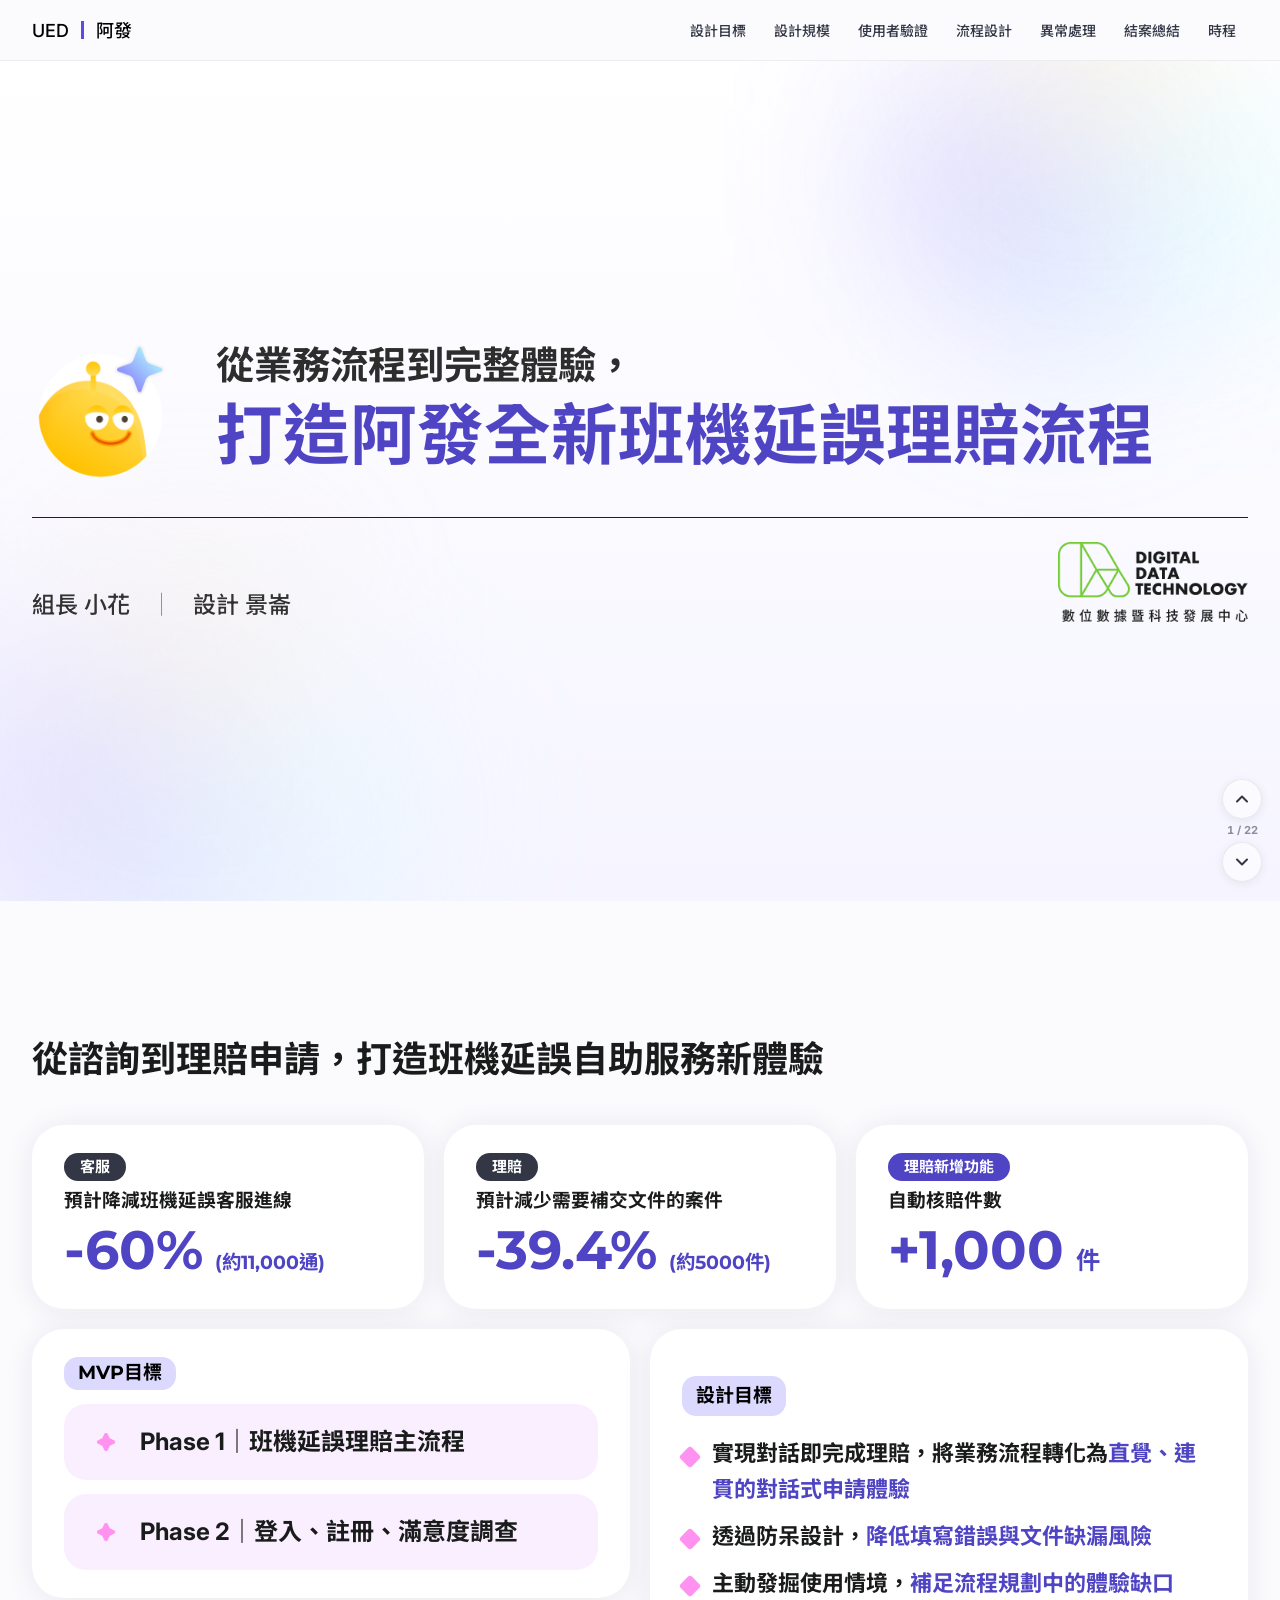
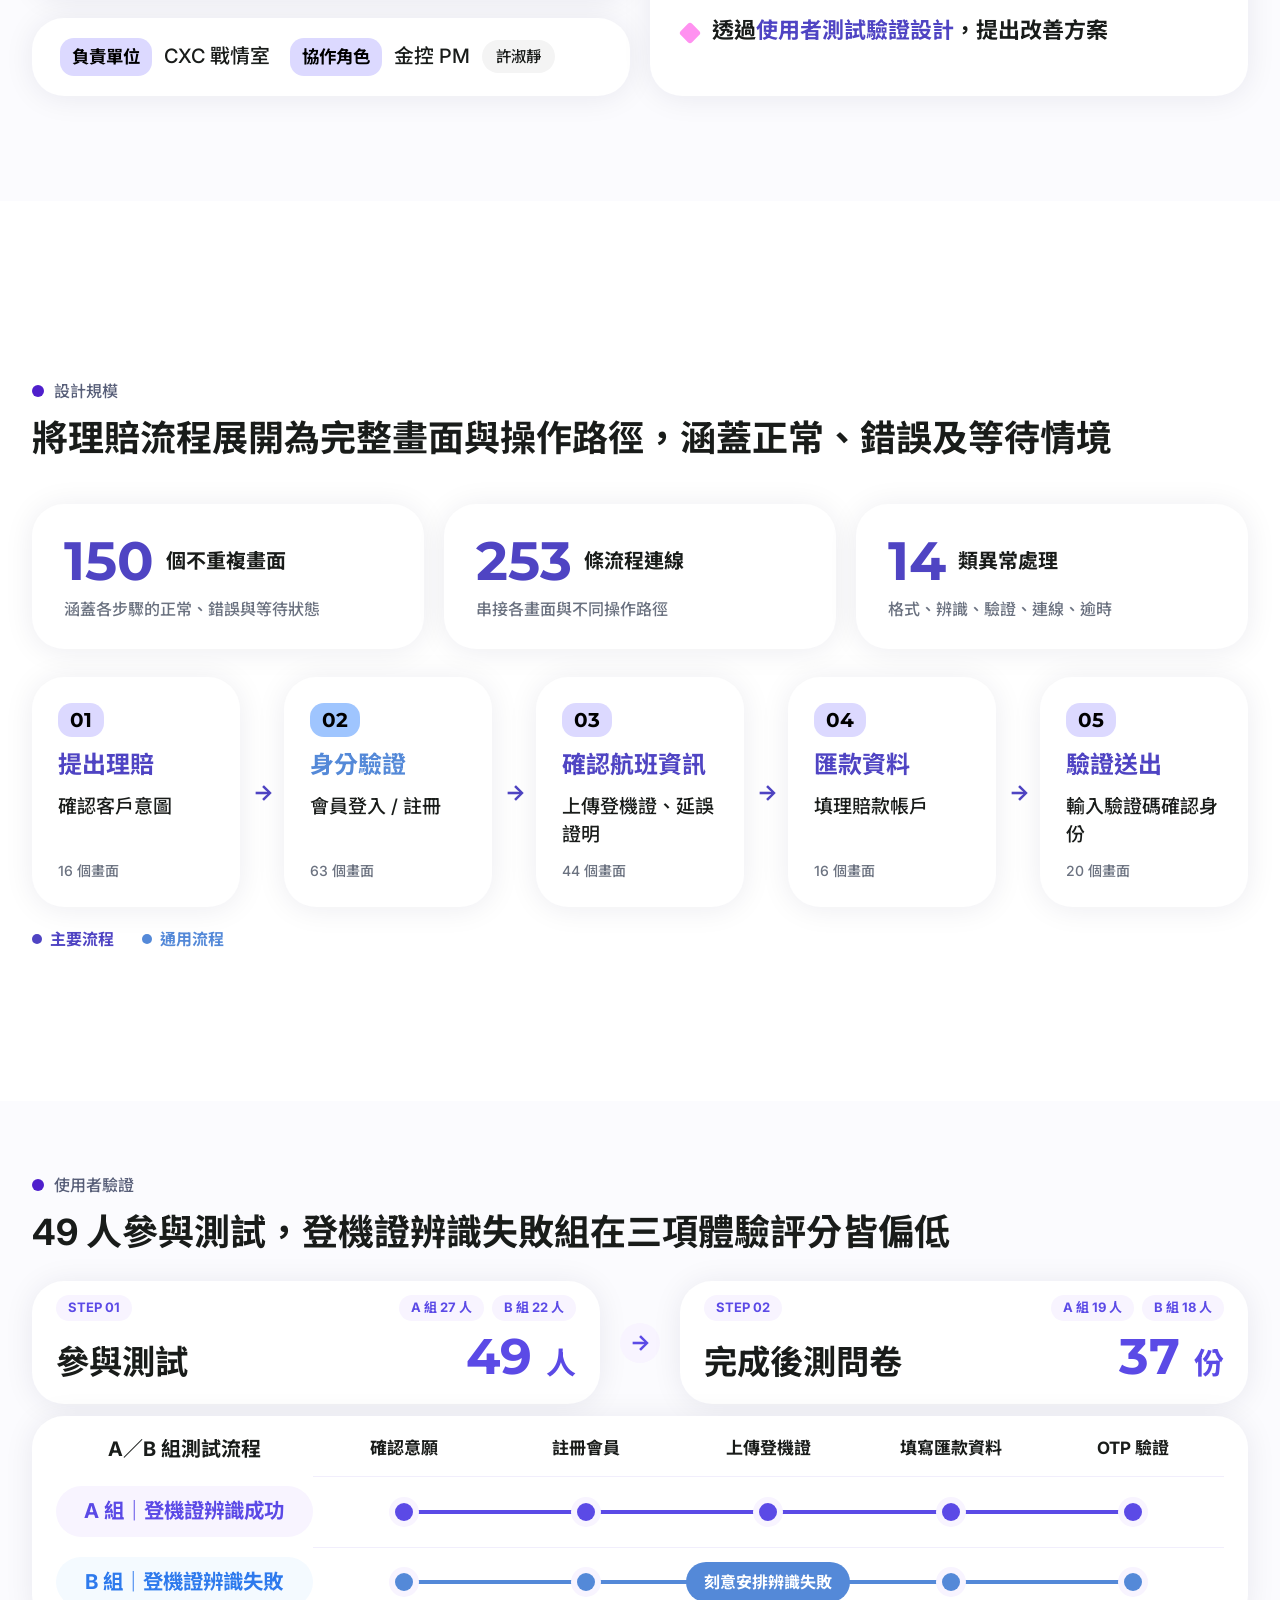
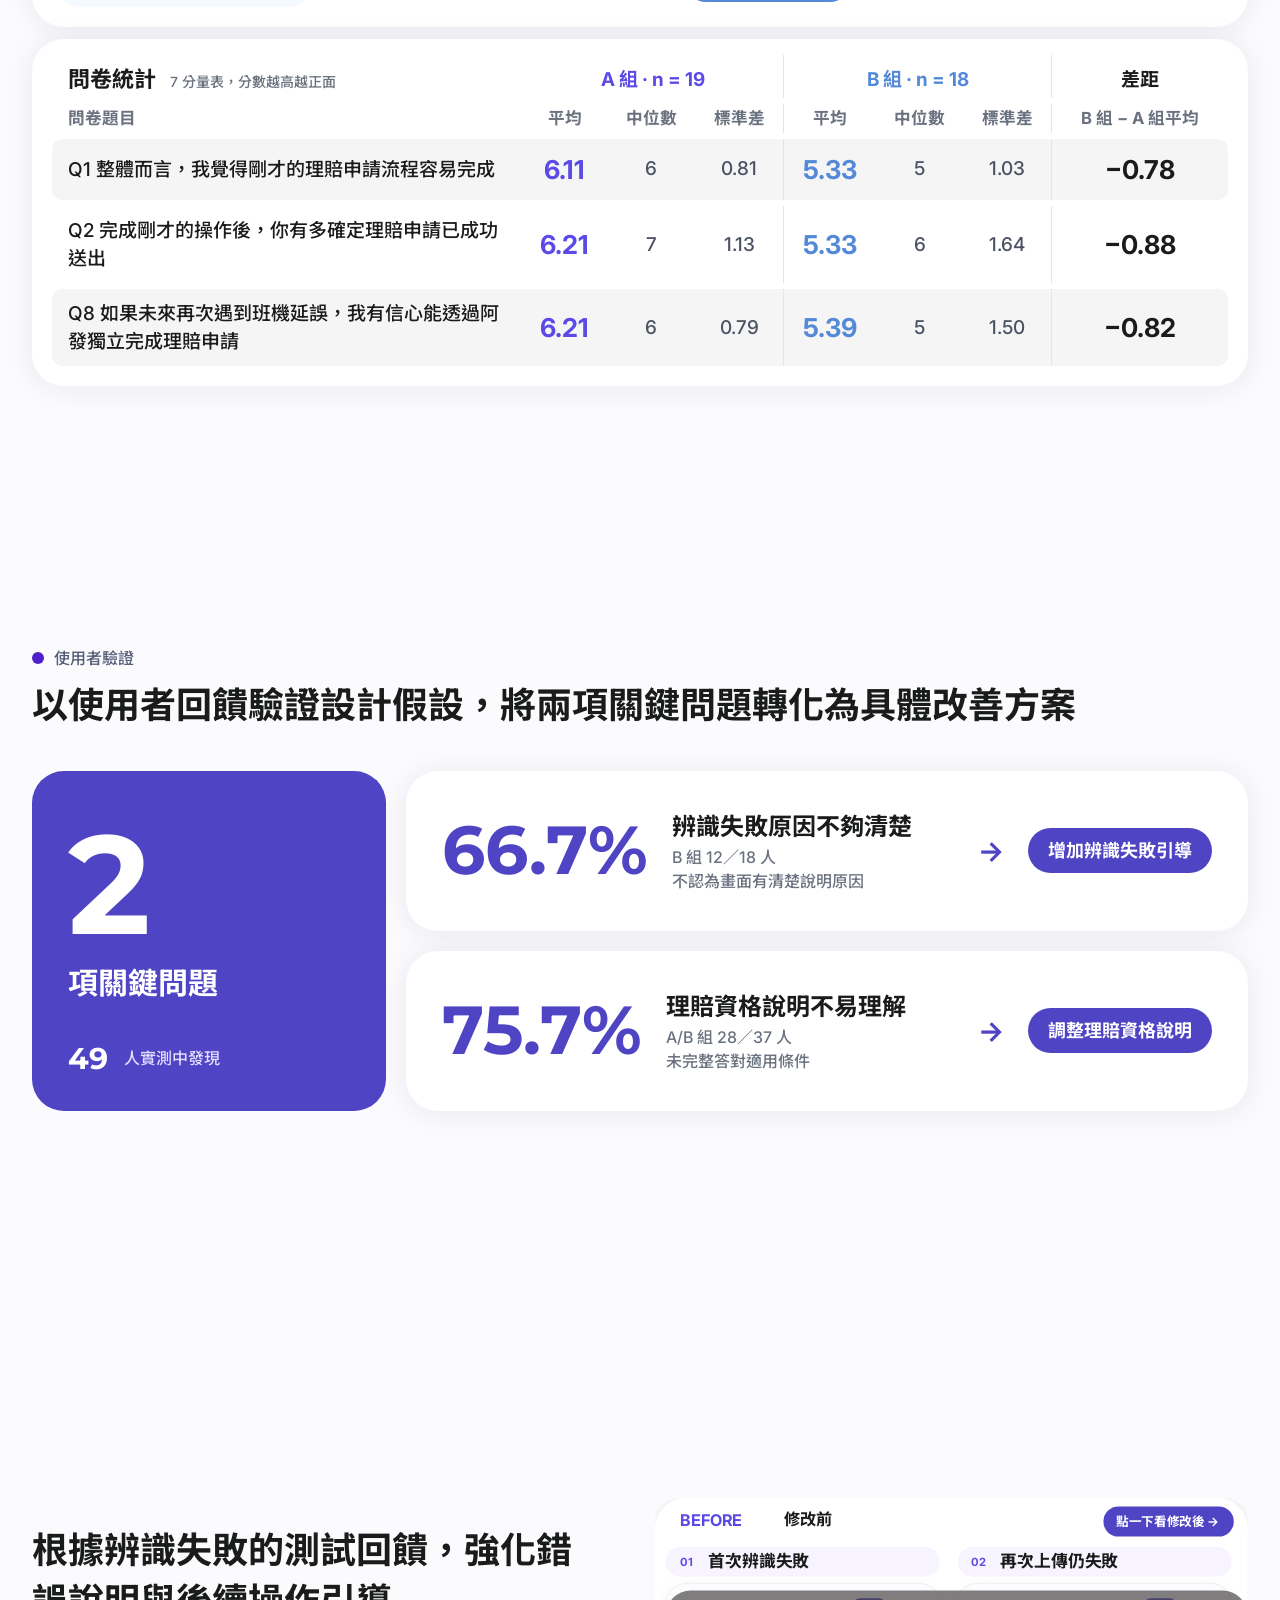
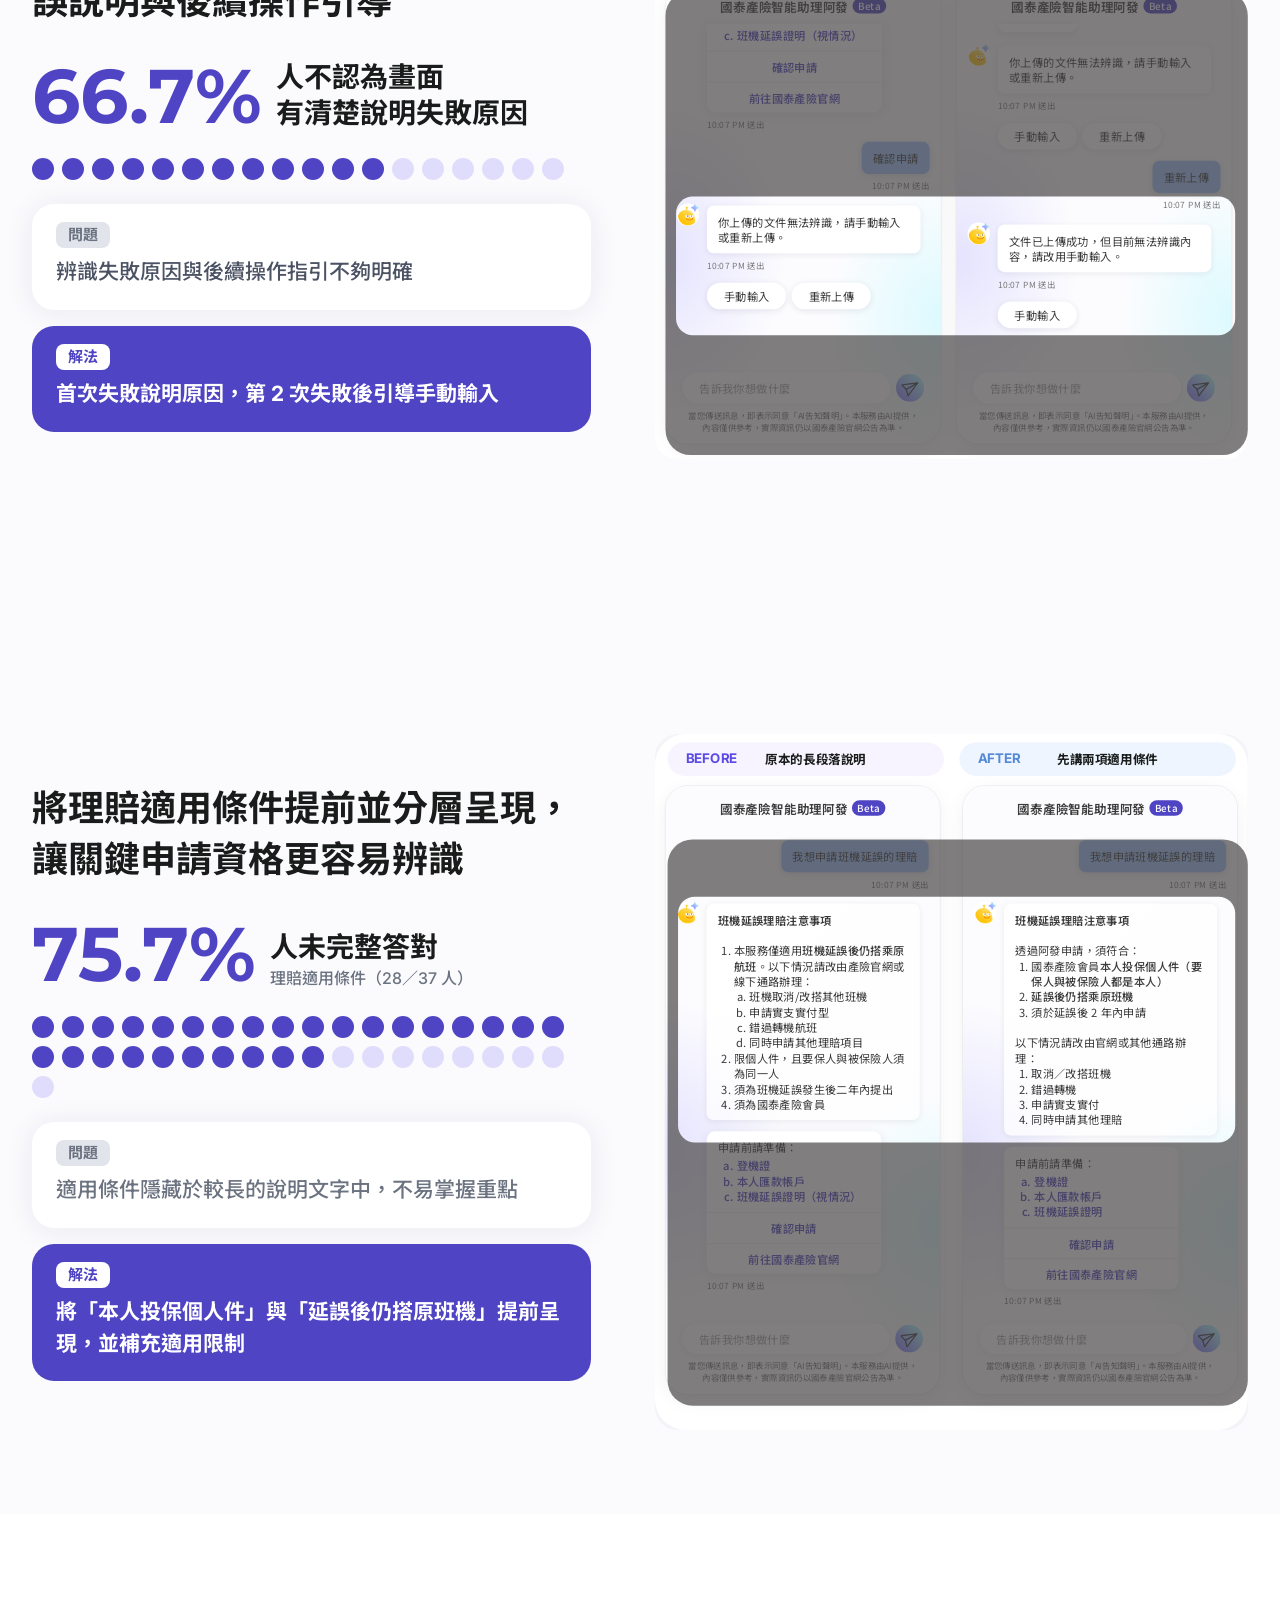
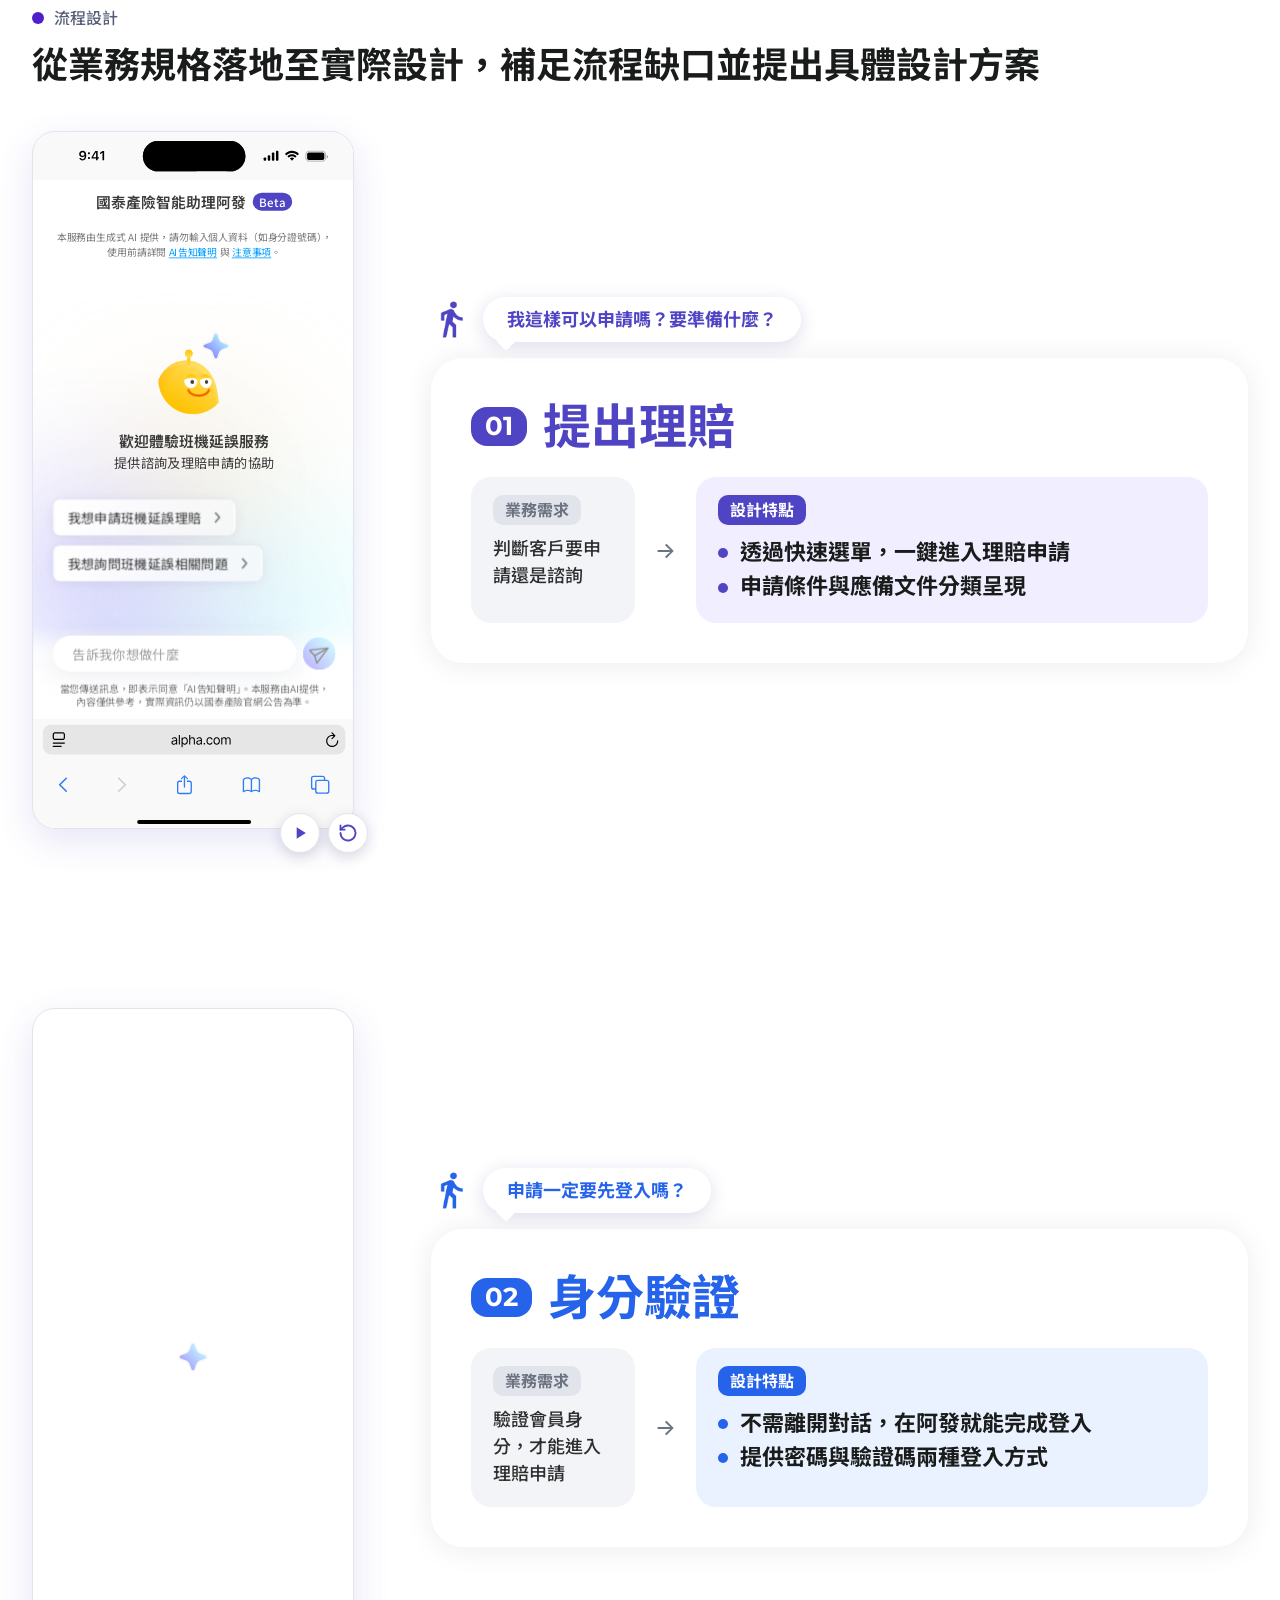
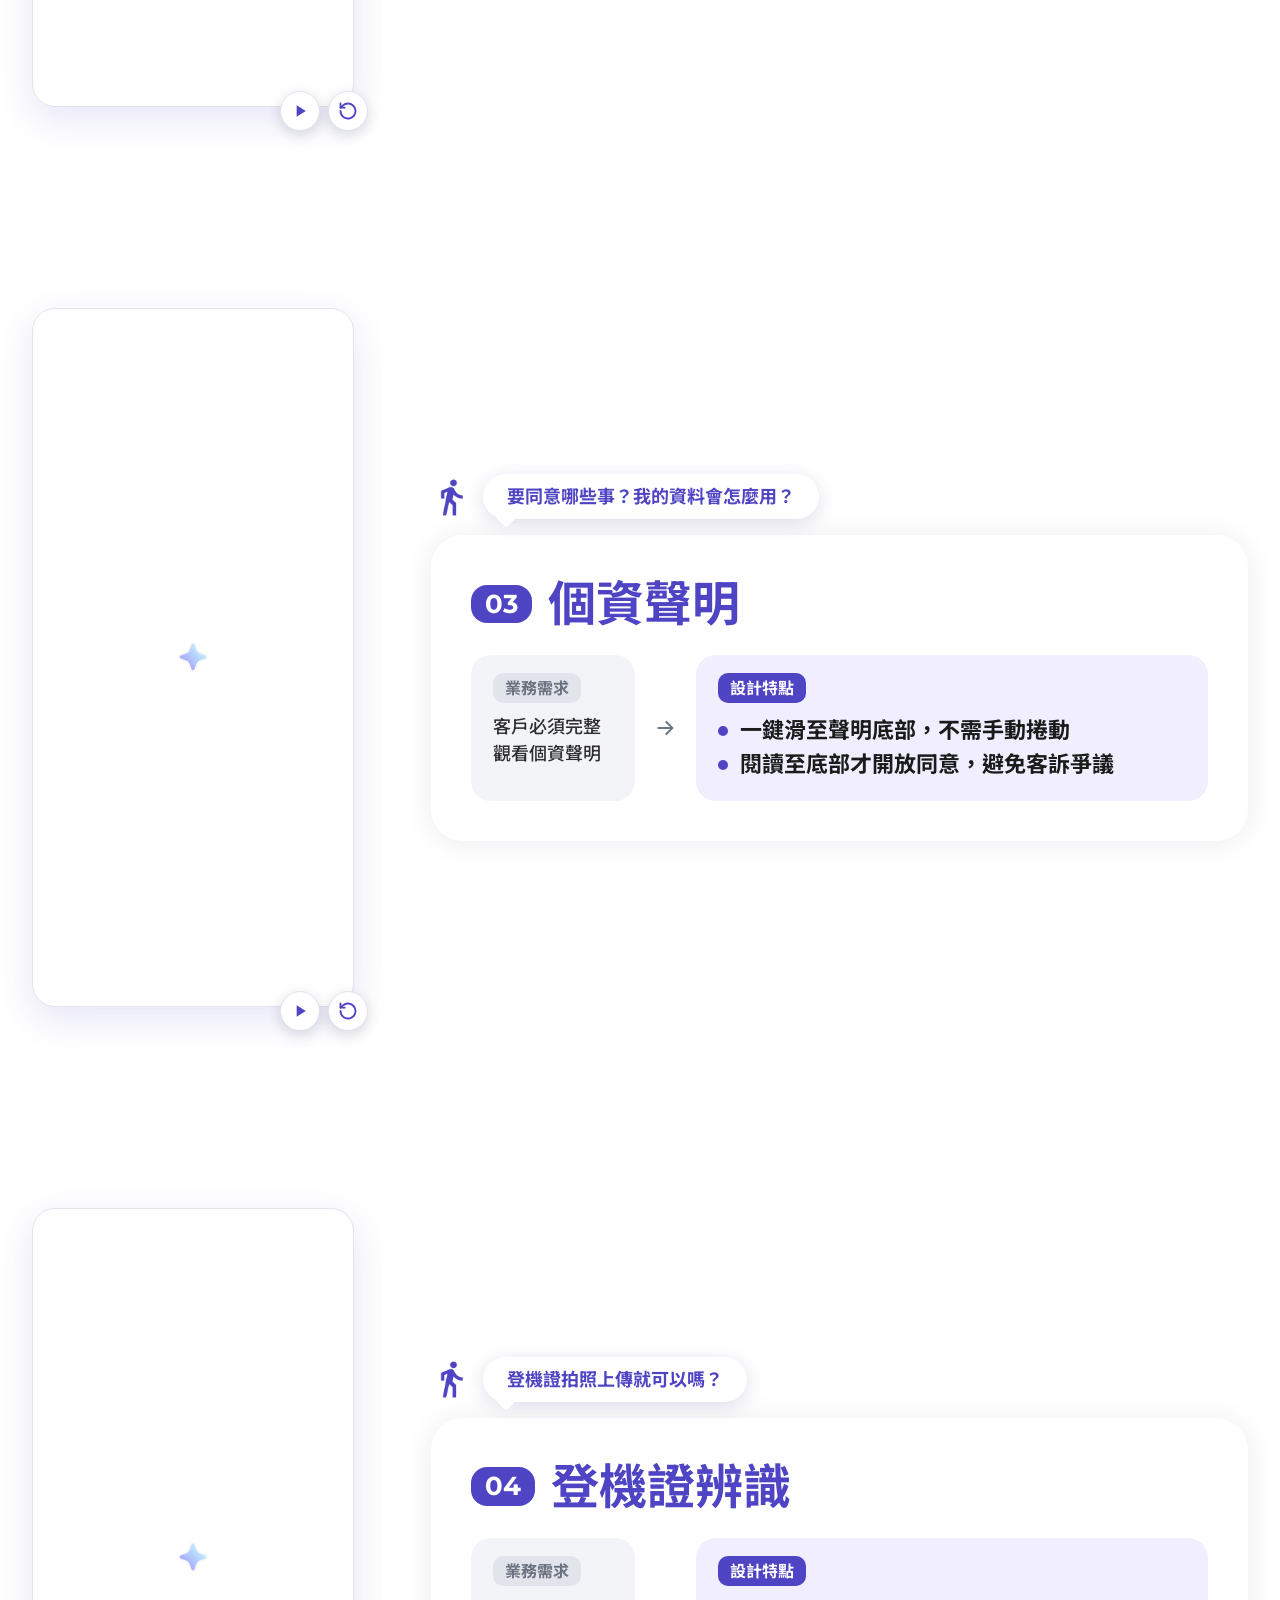
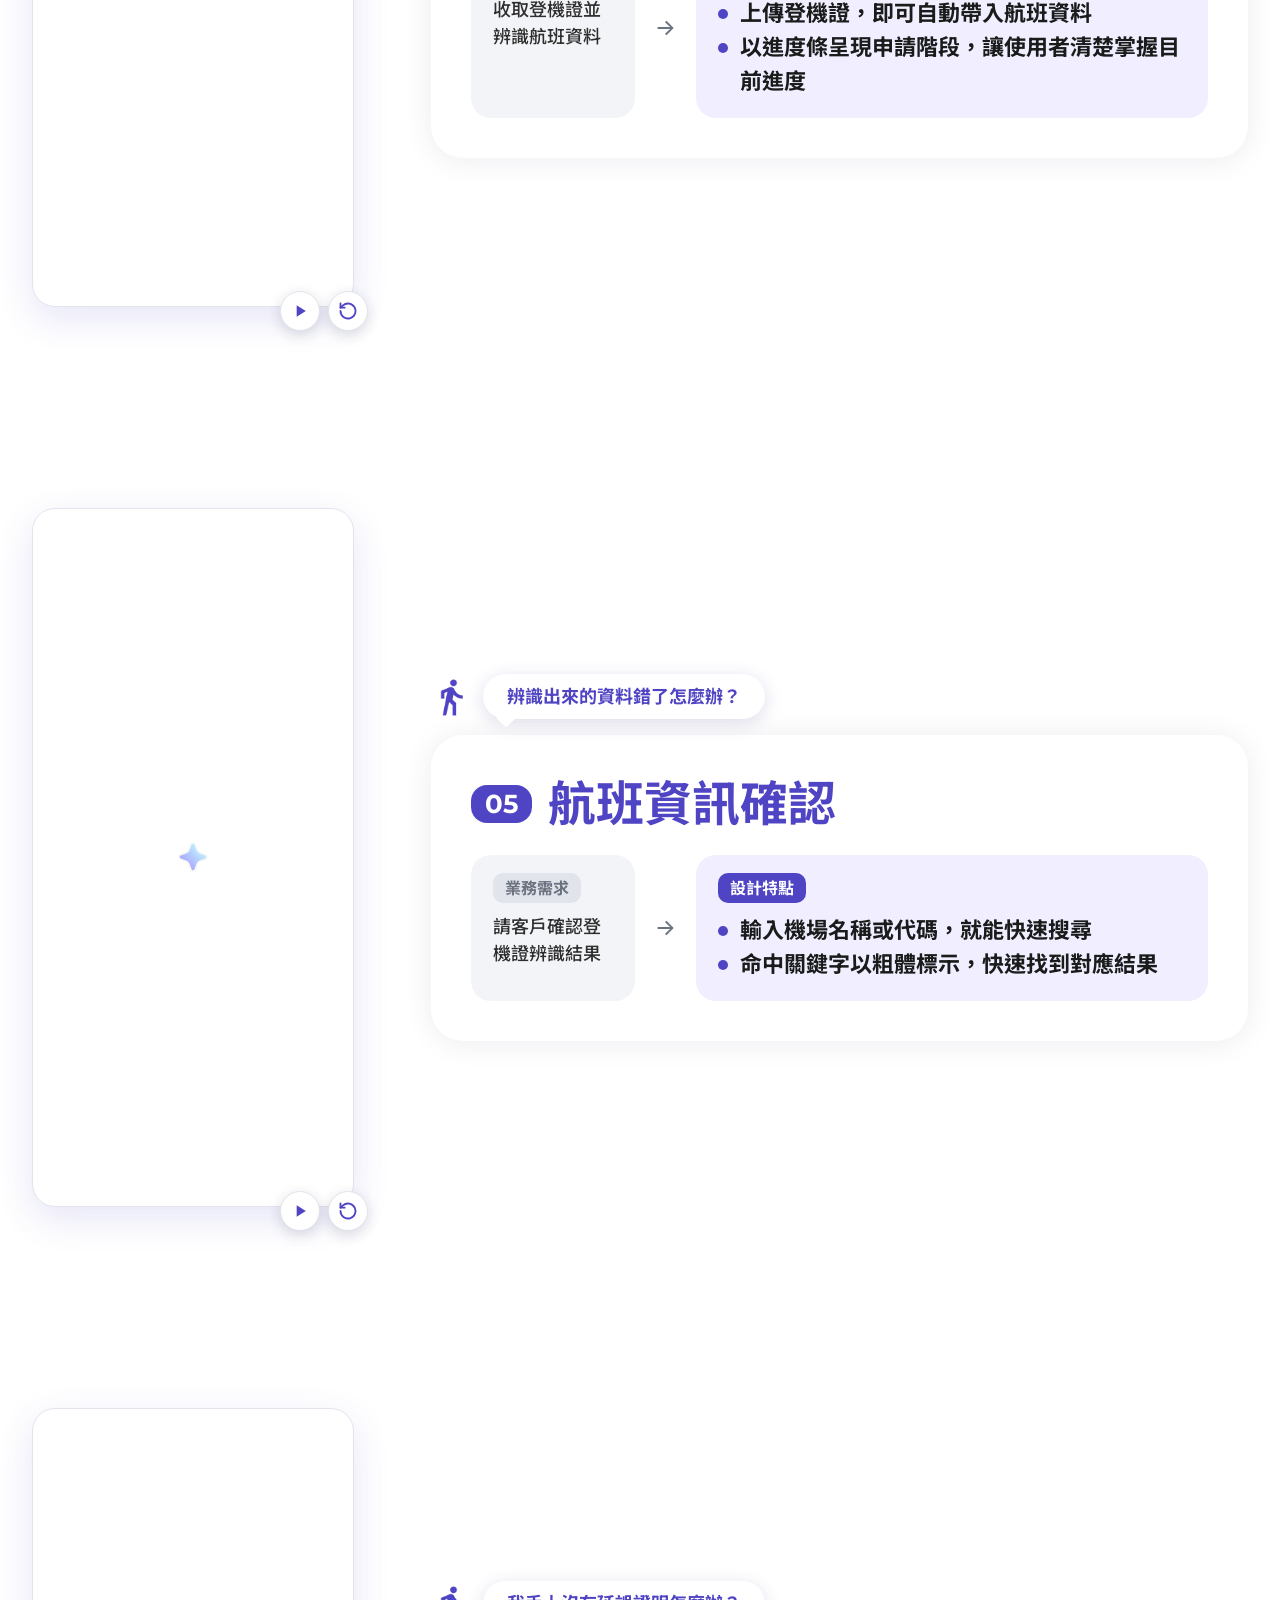
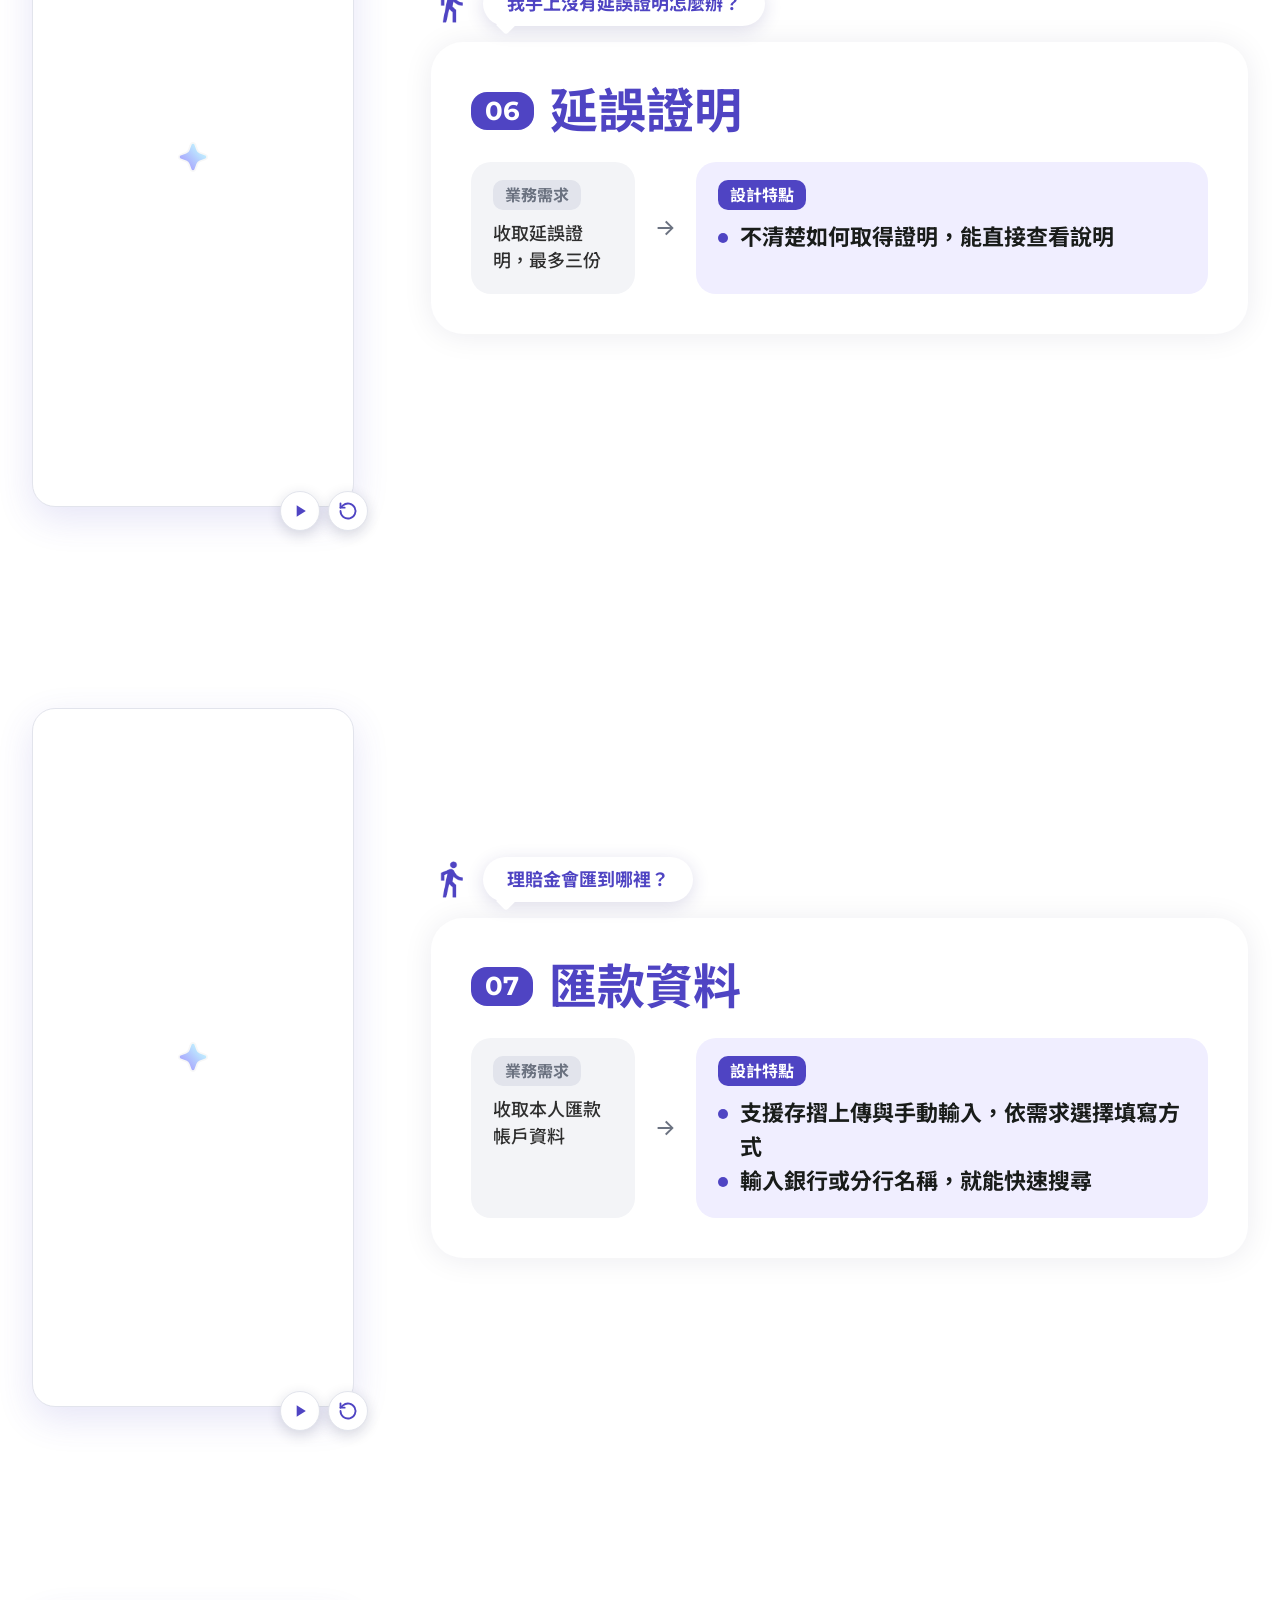
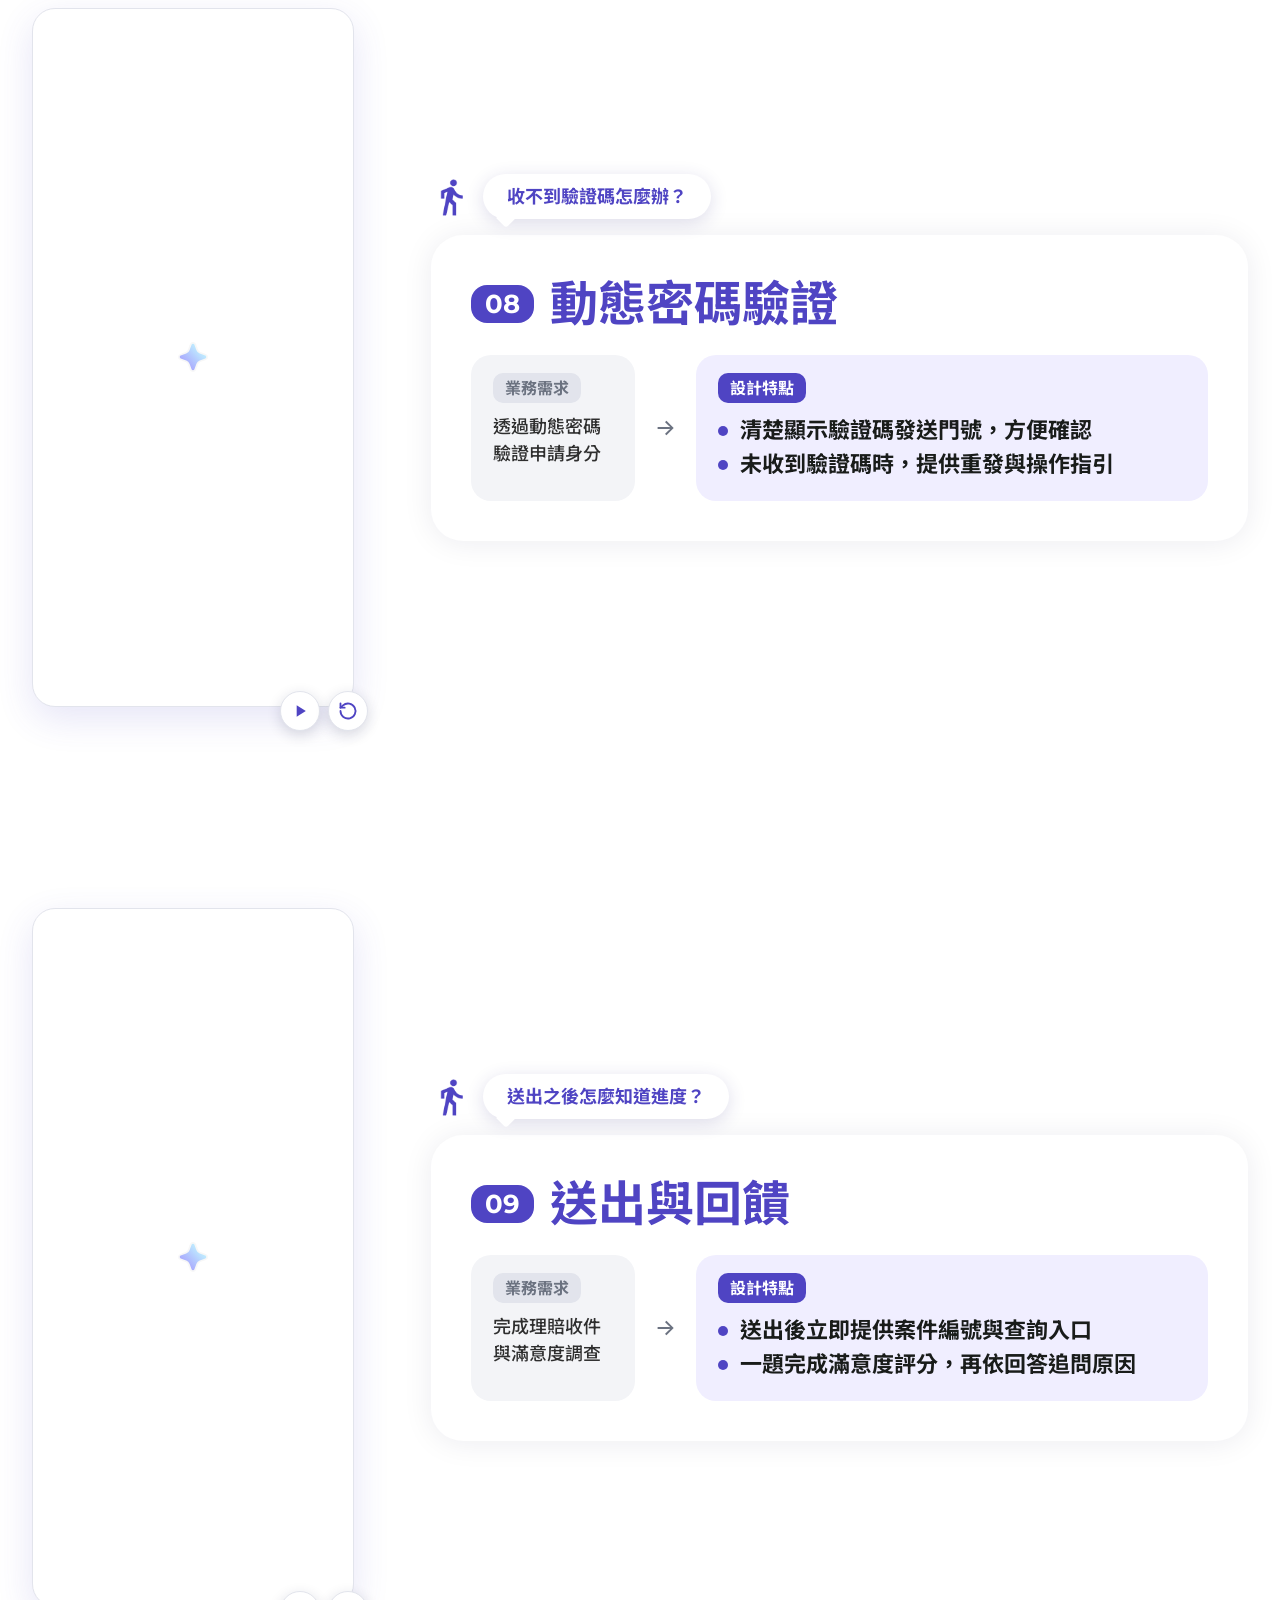
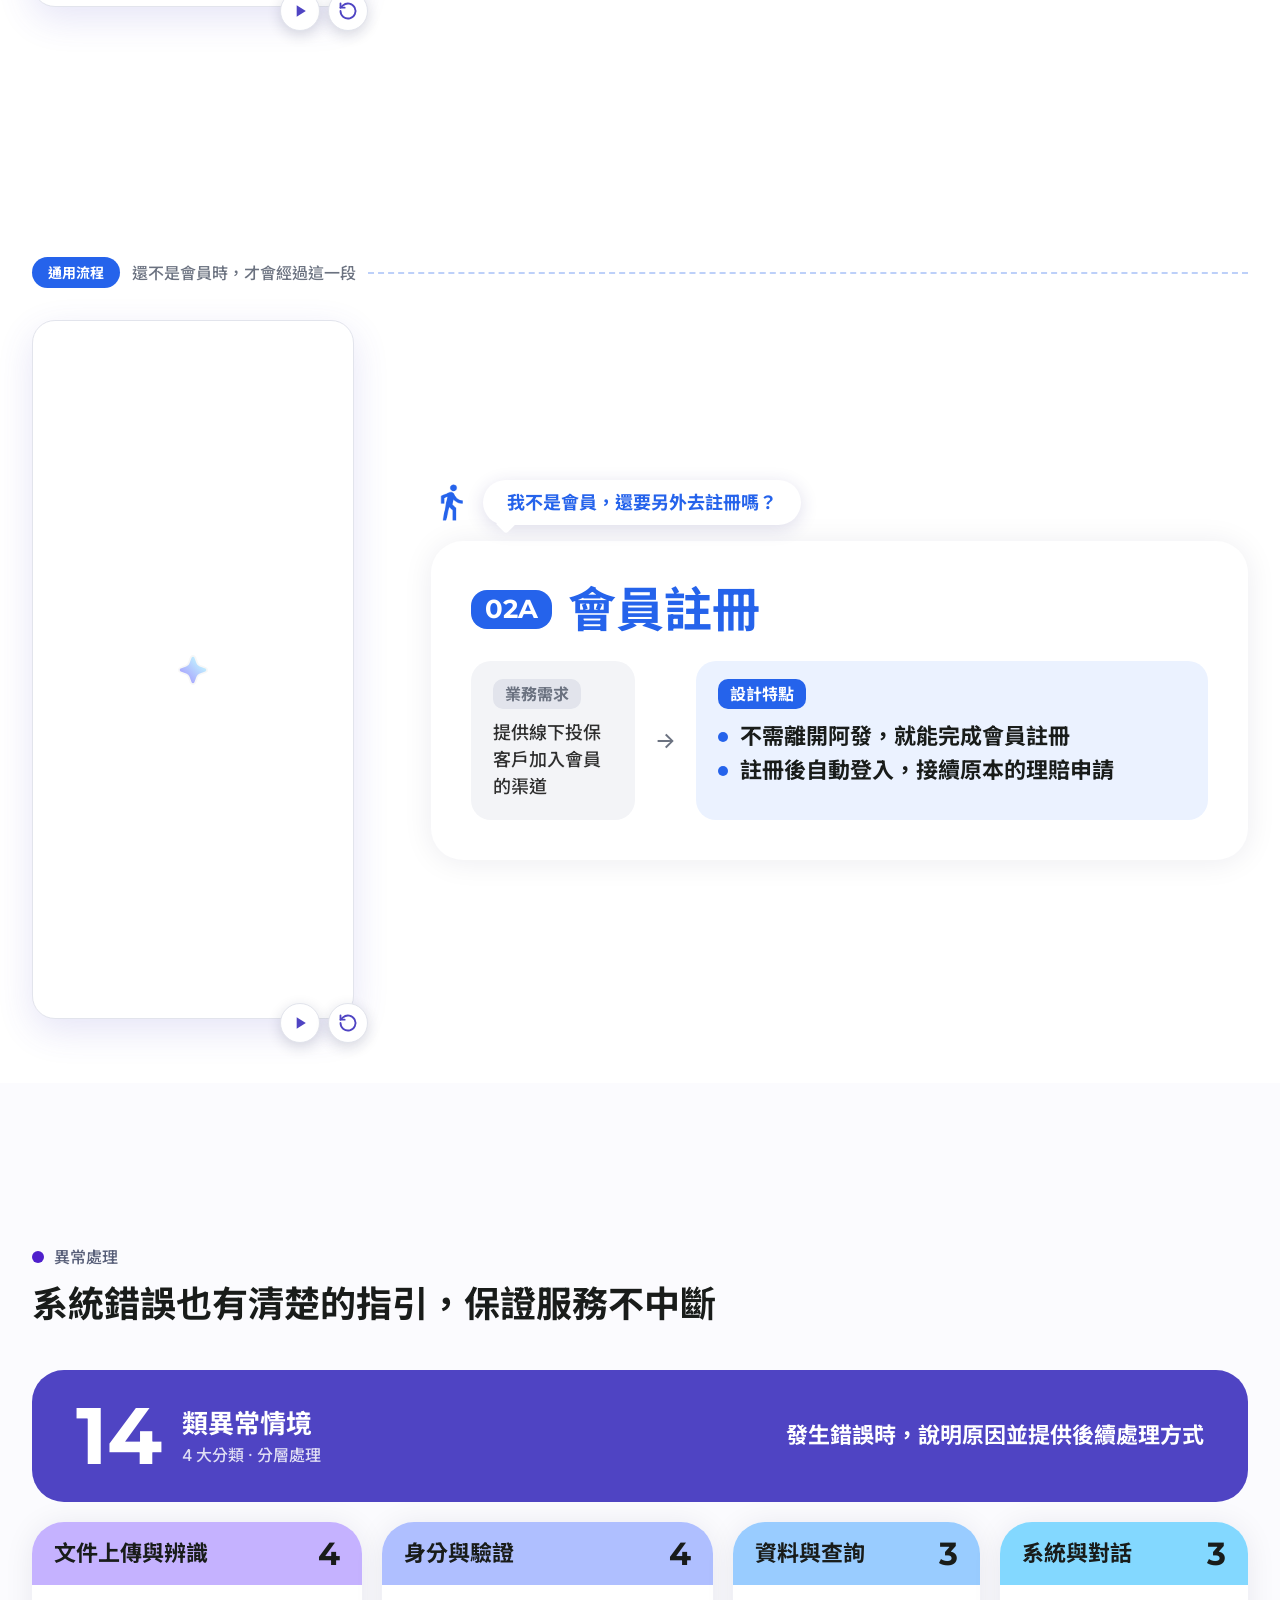
==== commit c4692def: "Deck: OTP input-error example, system error after sign-up password, larger summary text - Error exam" ====
--- a/public/deck/index.html
+++ b/public/deck/index.html
@@ -148,7 +148,7 @@
   .errphones figcaption { display:flex; flex-direction:column; align-items:center; gap:6px; text-align:center; }
   .errphones .cat-chip { border-radius:999px; padding:4px 14px; font-size:16px; font-weight:700; color:#191c1a; }
   .errphones b { font-size:clamp(20px, 2vw, 26px); line-height:1.3; }
-  .errphones small { font-size:17px; color:var(--muted); line-height:1.5; }
+  .errphones small { font-size:clamp(14px, 1.15vw, 17px); color:var(--muted); line-height:1.5; } /* 說明最長 19 字，筆電寬度下仍維持一行 */
   /* 手機大小跟著視窗高度放大（Figma 上是 393 寬的 0.86 倍）；寬度不夠時不再放大，避免四支擠在一起 */
   #errors-example { padding-block:76px 44px; } /* 手機放大後，上下留白收一點，維持在一個螢幕內 */
   .errphones .phone { --ps:.58; }
@@ -290,6 +290,7 @@
   .goalrow { padding:20px 28px; display:grid; grid-template-columns:auto auto 7em 11em 1fr; align-items:center; gap:16px; }
   .goalrow .no { background:#dad4ff; border-radius:12px; padding:3px 10px; font-size:18px; }
   .goalrow .n { font-size:48px; color:var(--purple); }
+  .goalrow p { font-size:19px; font-weight:500; line-height:1.45; } /* Figma 26／1920，與目標名稱 32 的比例一致 */
   .deliver { display:flex; flex-wrap:wrap; align-items:center; gap:10px; margin-top:20px; font-size:16px; font-weight:700; }
   .deliver .chip { background:#ece9ff; color:var(--purple); border-radius:999px; padding:6px 16px; }
 
@@ -690,7 +691,7 @@
       <div class="card copy">
         <div class="row" style="gap:16px;flex-wrap:wrap"><span class="no chip mont">${no}</span><h3>${name}</h3></div>
         <div class="need">
-          <div class="box" style="background:#f3f4f7"><span class="chip" style="background:#e2e4ec;color:var(--muted)">業務需求</span><p style="font-size:18px;color:var(--muted)">${need}</p></div>
+          <div class="box" style="background:#f3f4f7"><span class="chip" style="background:#e2e4ec;color:var(--muted)">業務需求</span><p style="font-size:18px;font-weight:500;color:#2e2e2e">${need}</p></div>
           <span style="font-size:22px;color:var(--muted)">→</span>
           <div class="box" style="background:var(--accent-soft)"><span class="chip" style="background:var(--accent);color:#fff">設計特點</span><ul>${how.map(t => `<li>${t}</li>`).join('')}</ul></div>
         </div>
@@ -705,10 +706,10 @@
 
 // ---------- 異常處理：四大分類各一個代表情境 ----------
 const ERR_SCENES = [
-  ['E1', '文件上傳與辨識', '#c5b2ff', '文件無法辨識', '說明原因，可重新上傳或改用手動輸入'],
-  ['E2', '身分與驗證', '#afbfff', '動態密碼已失效', '提示已失效，可直接重新發送'],
-  ['E3', '資料與查詢', '#99ccff', '檔案大小與格式錯誤', '逐一標出問題檔案，刪除後重新上傳'],
-  ['E4', '系統與對話', '#83d8ff', '系統異常', '說明狀況，引導前往會員中心申請'],
+  ['E1', '文件上傳與辨識', '#c5b2ff', '文件無法辨識', '說明失敗原因，可重新上傳或改用手動輸入'],
+  ['E2', '身分與驗證', '#afbfff', '動態密碼輸入錯誤', '提示輸入錯誤與次數限制，可重新輸入'],
+  ['E3', '資料與查詢', '#99ccff', '檔案大小與格式錯誤', '標示不符規定的檔案，刪除後可重新上傳'],
+  ['E4', '系統與對話', '#83d8ff', '系統異常', '說明異常狀況，引導至會員中心繼續申請'],
 ];
 document.getElementById('errphones').innerHTML = ERR_SCENES.map(([step, cat, color, name, how]) => `
   <figure>
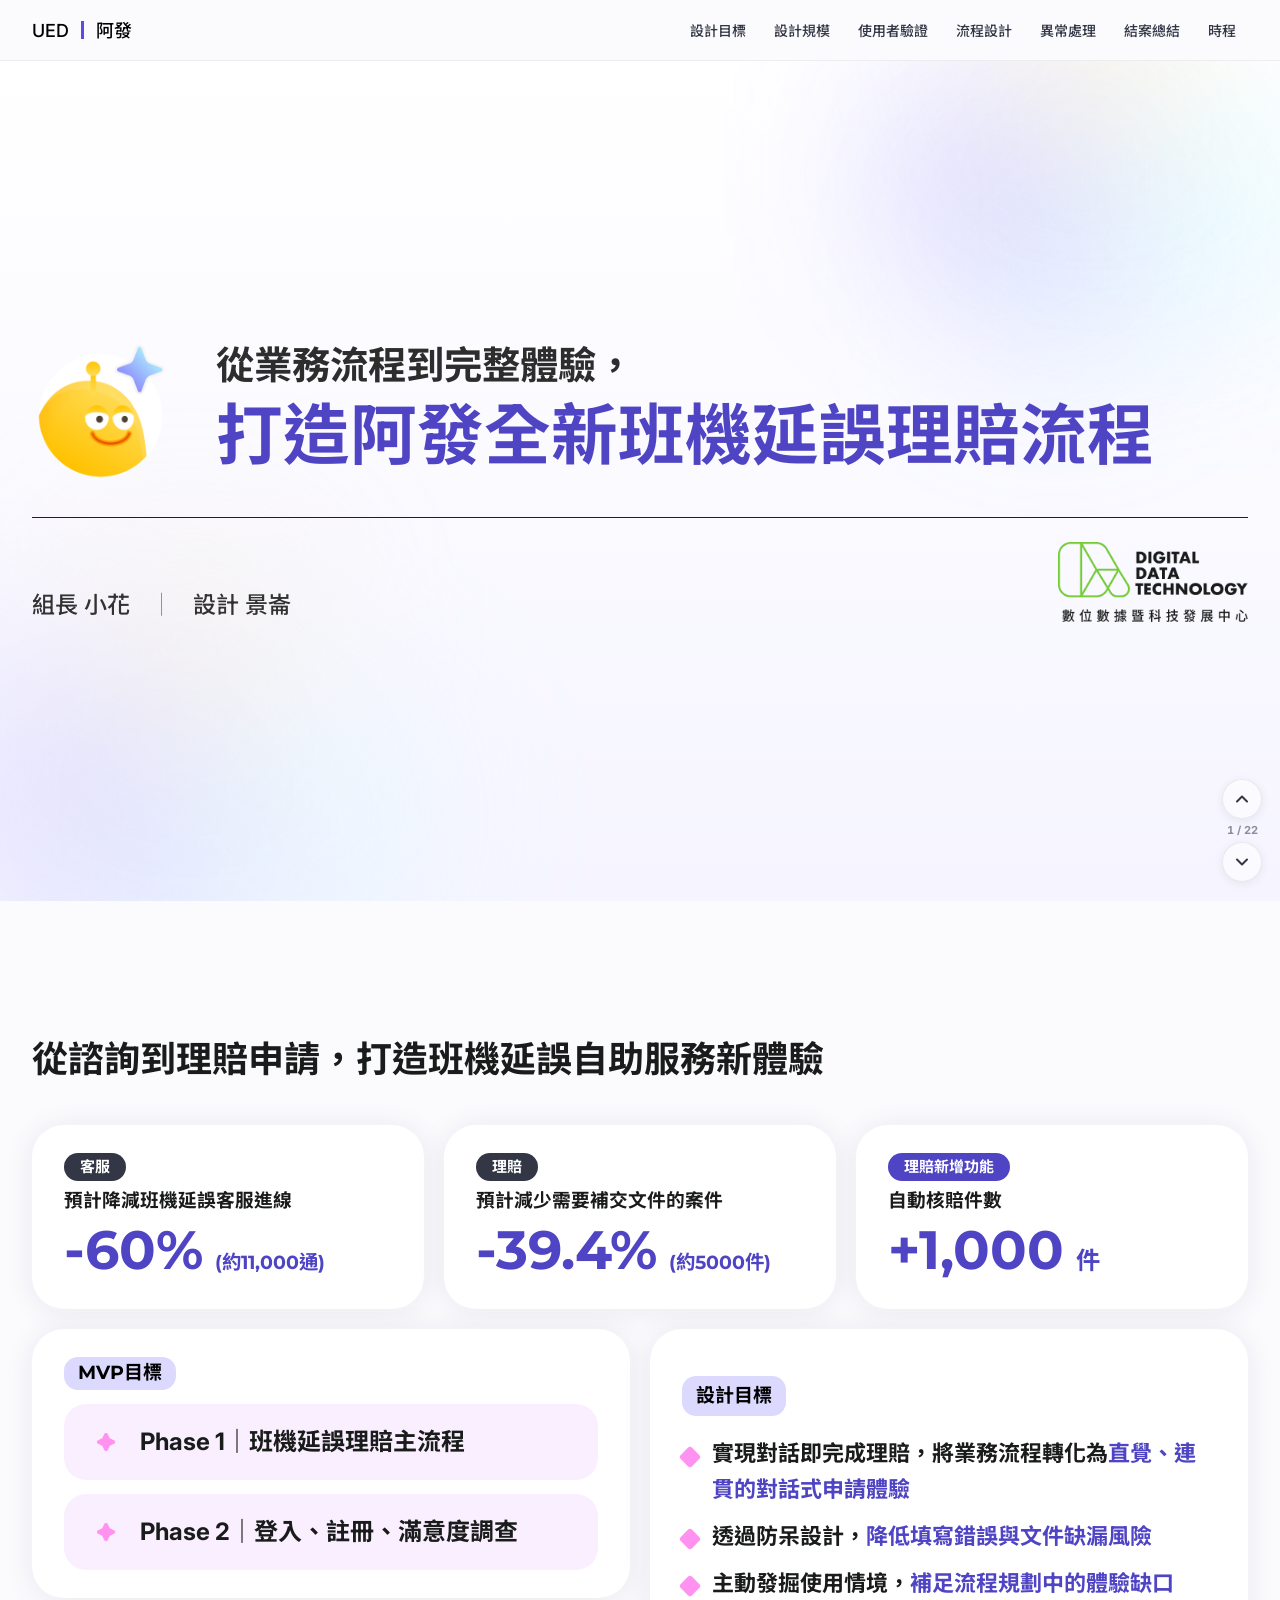
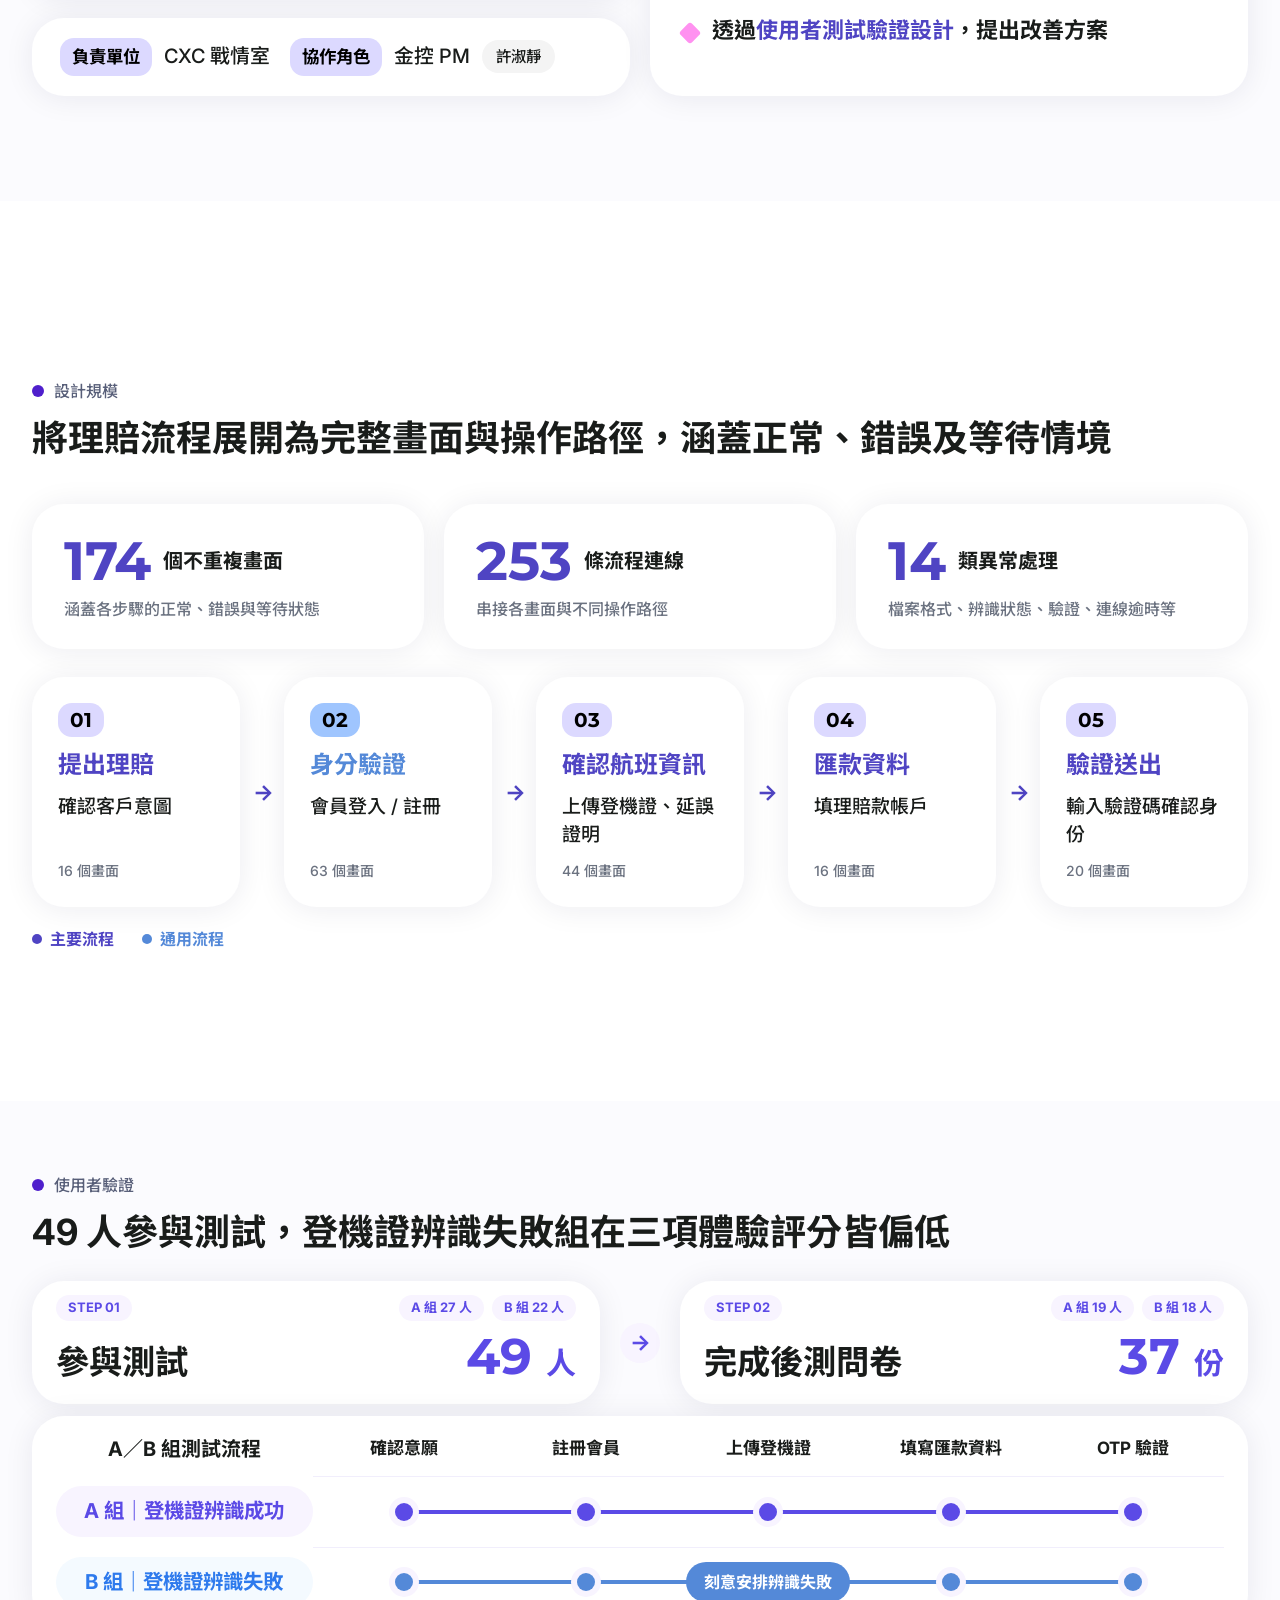
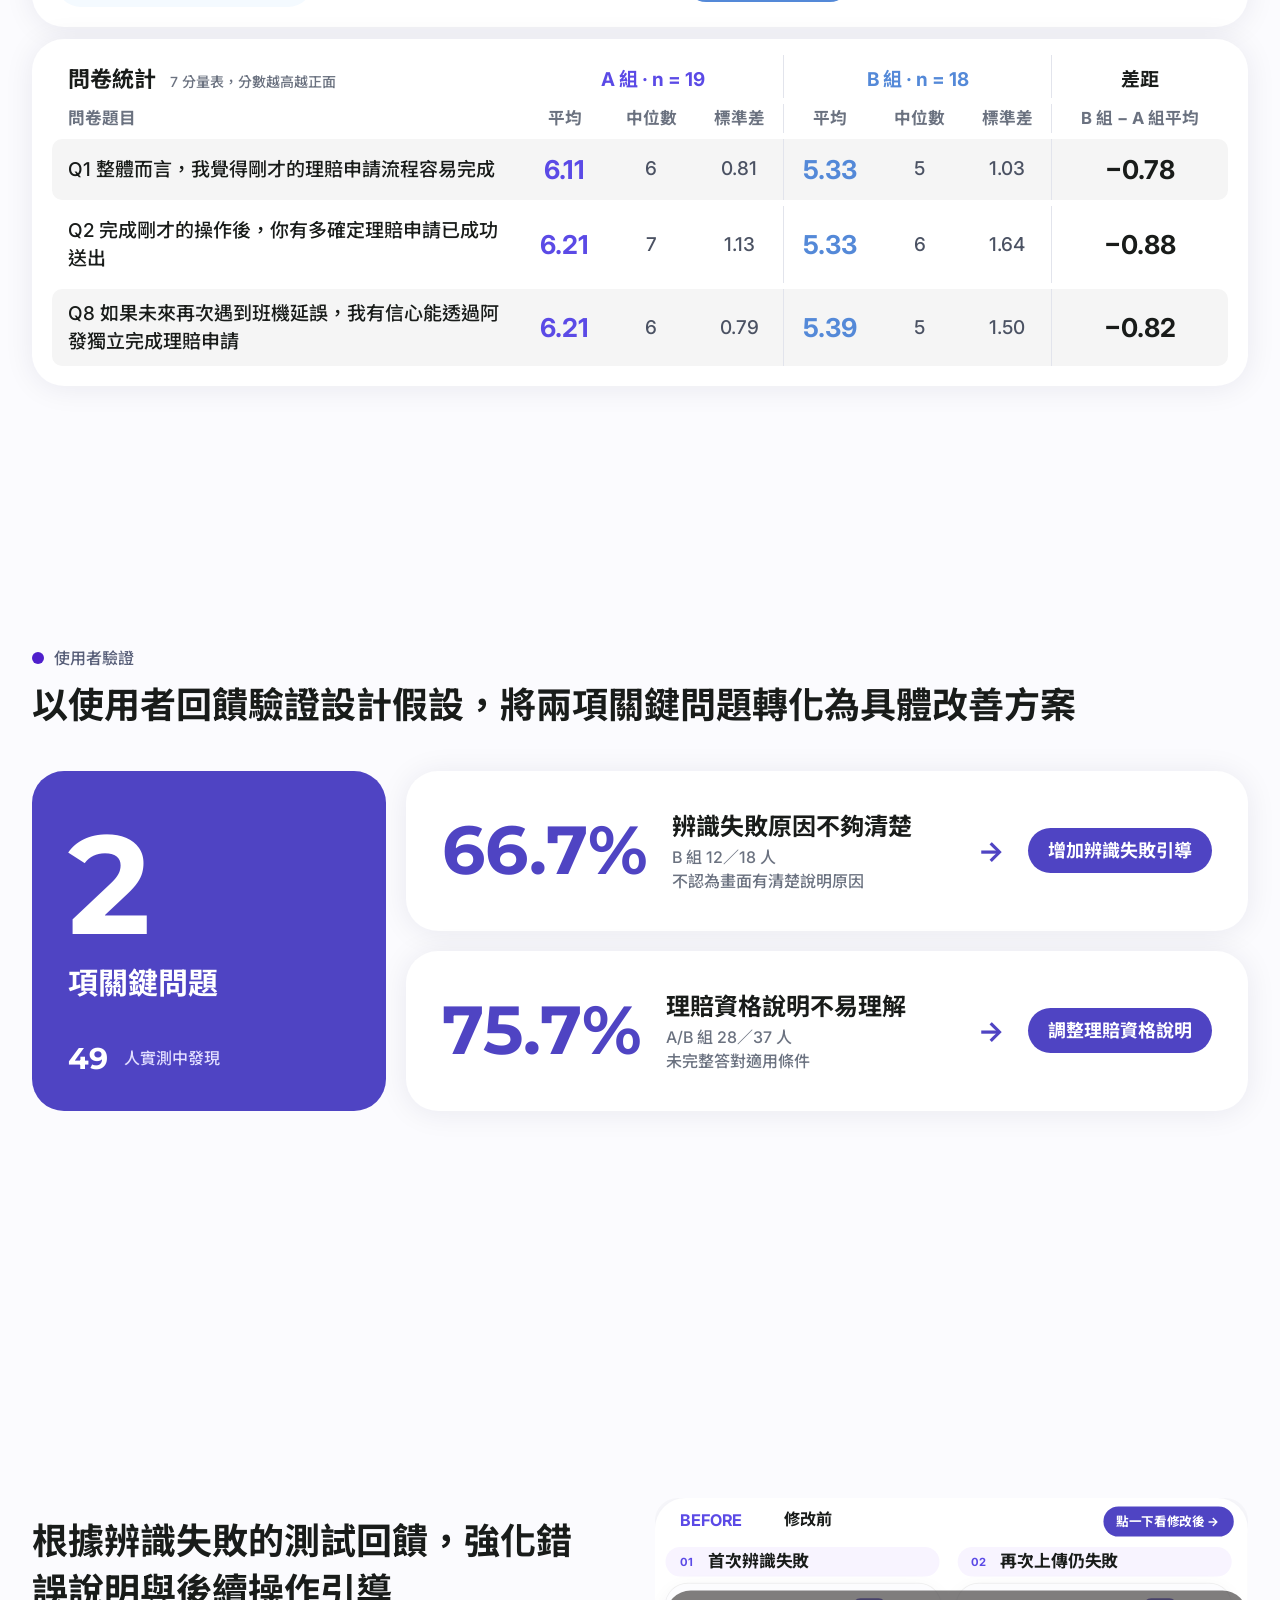
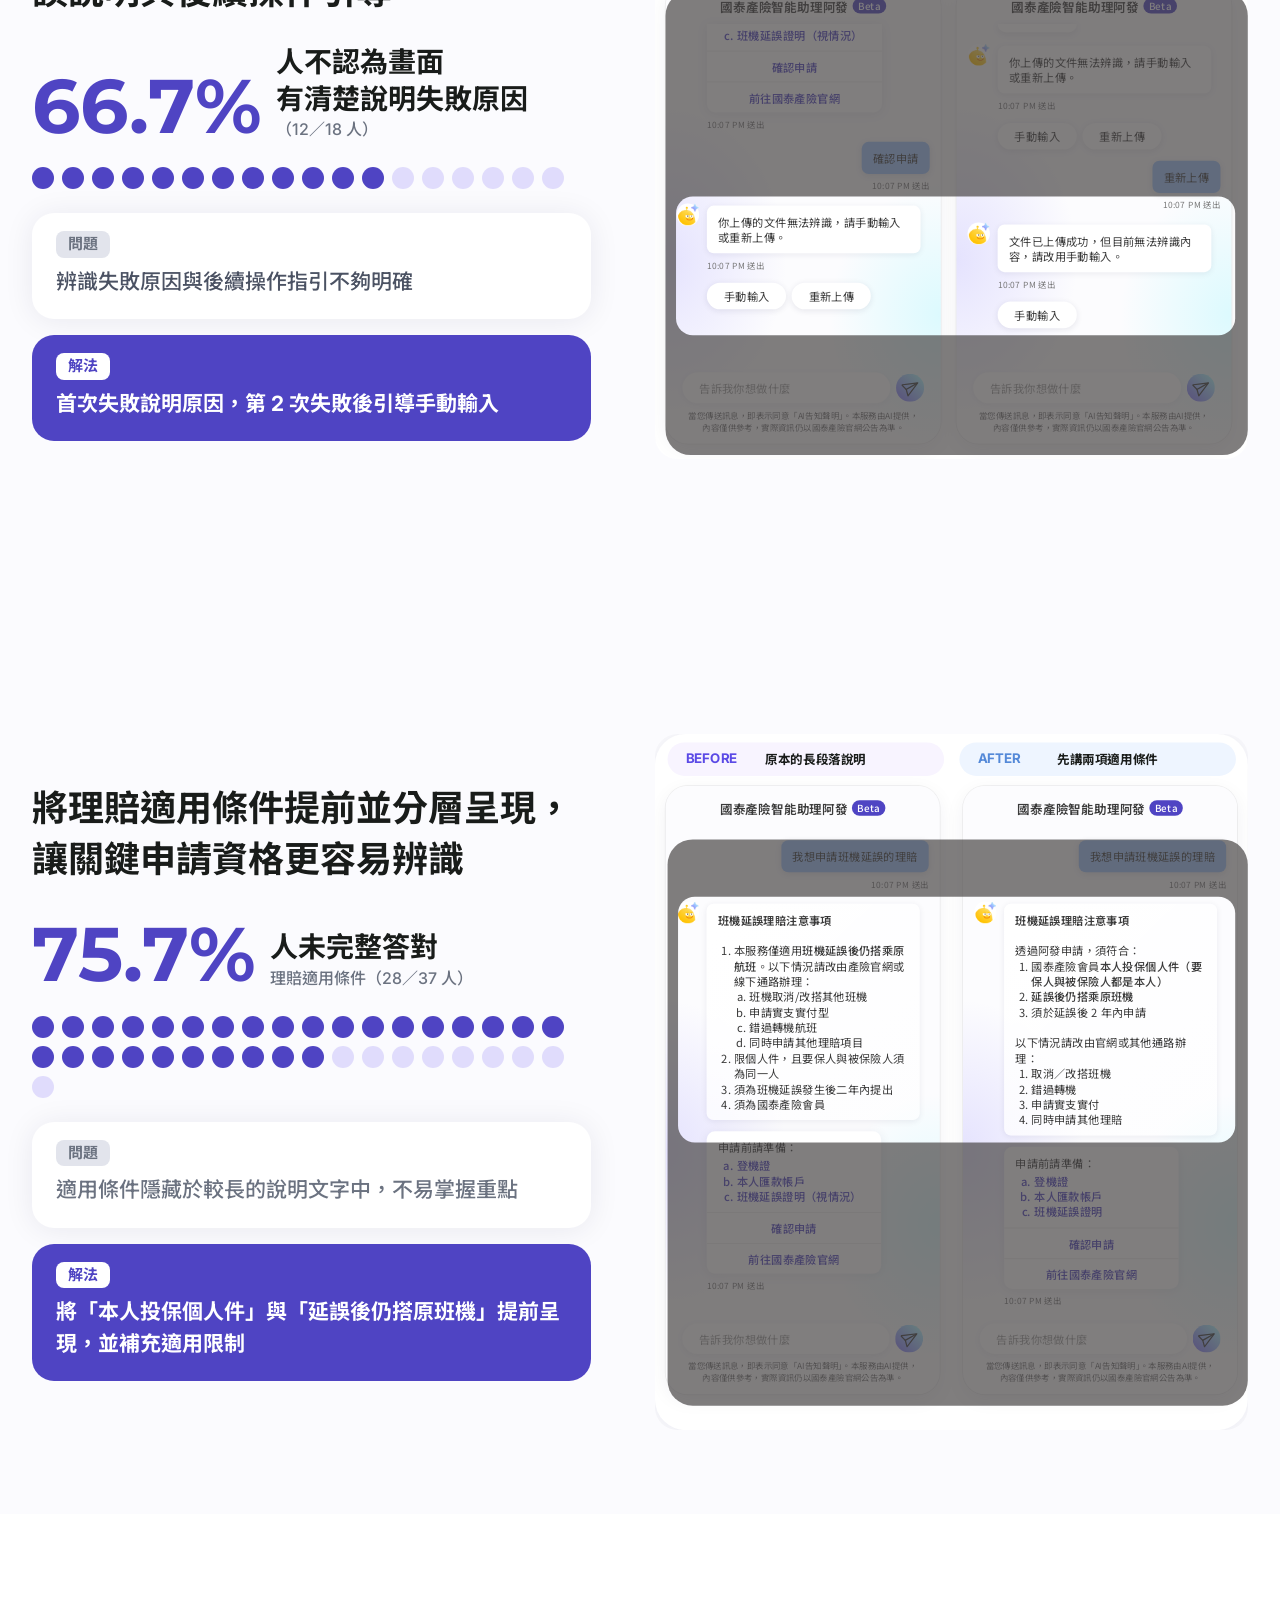
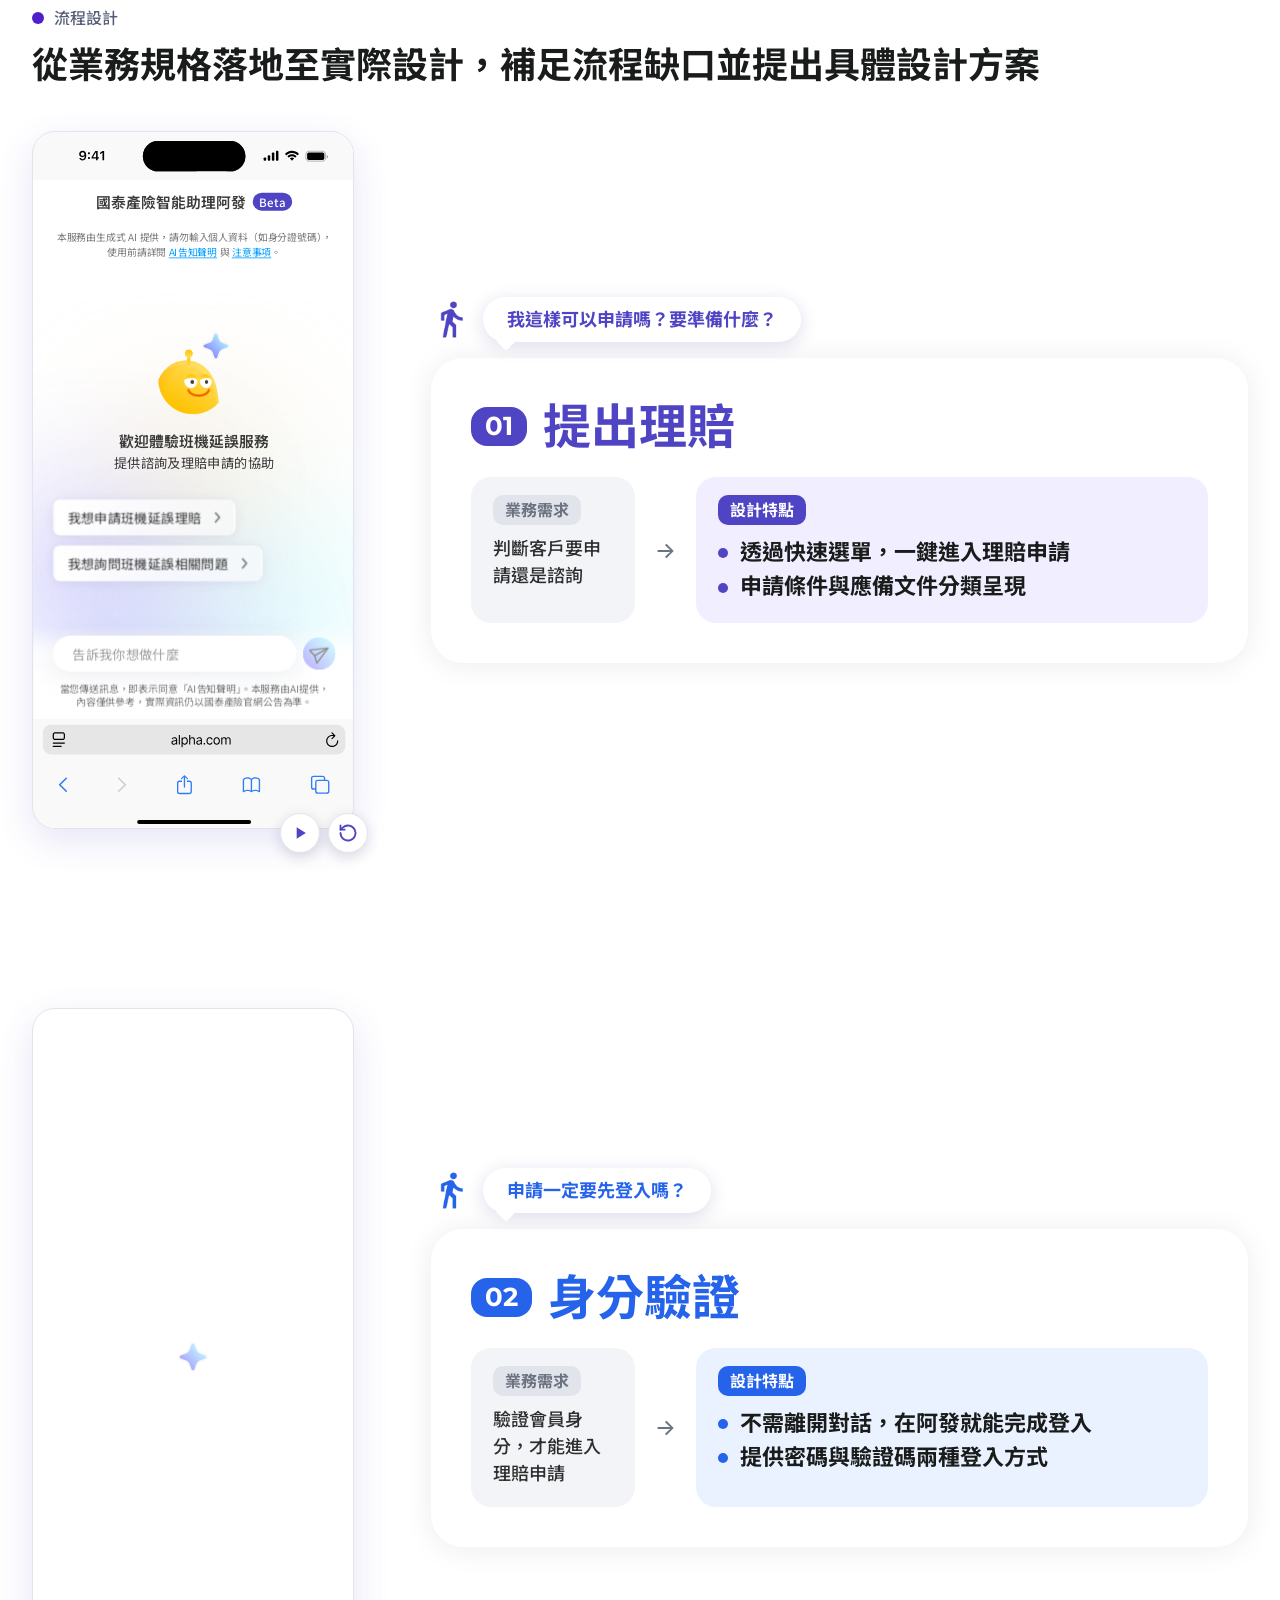
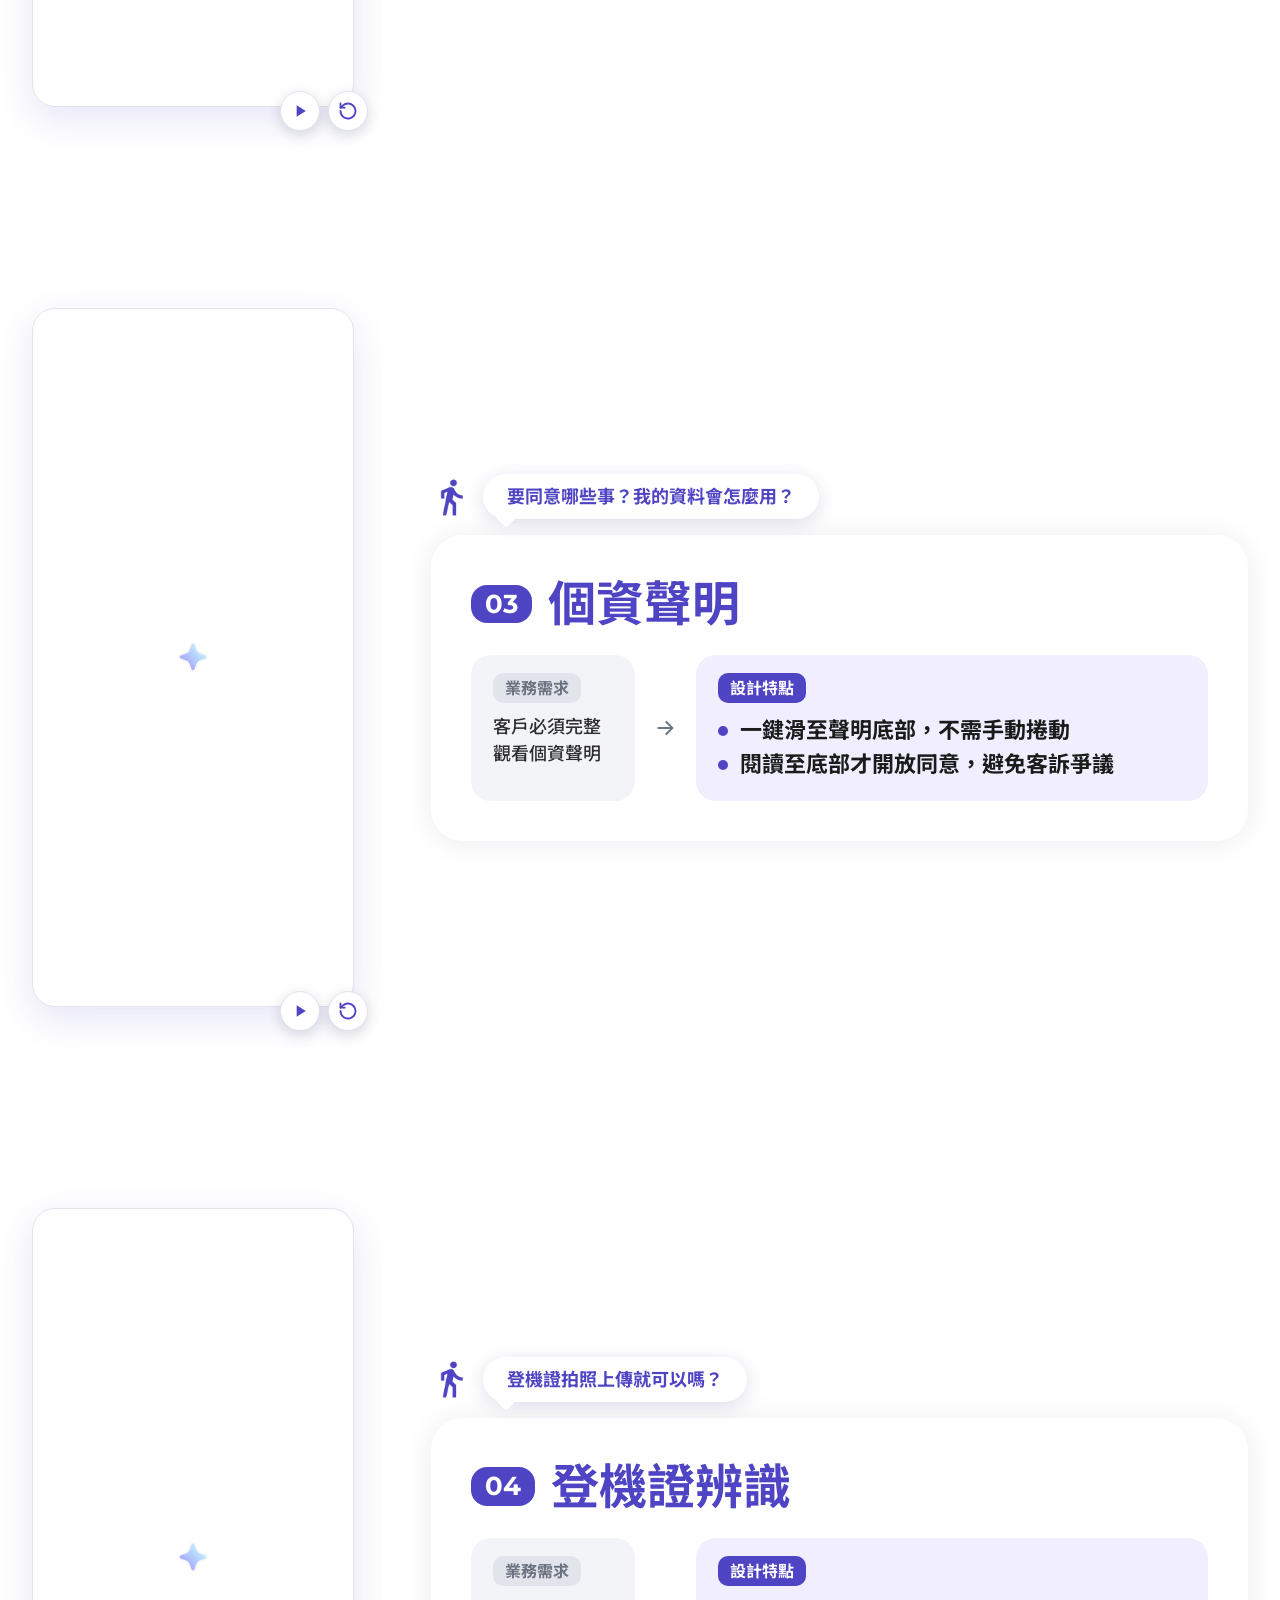
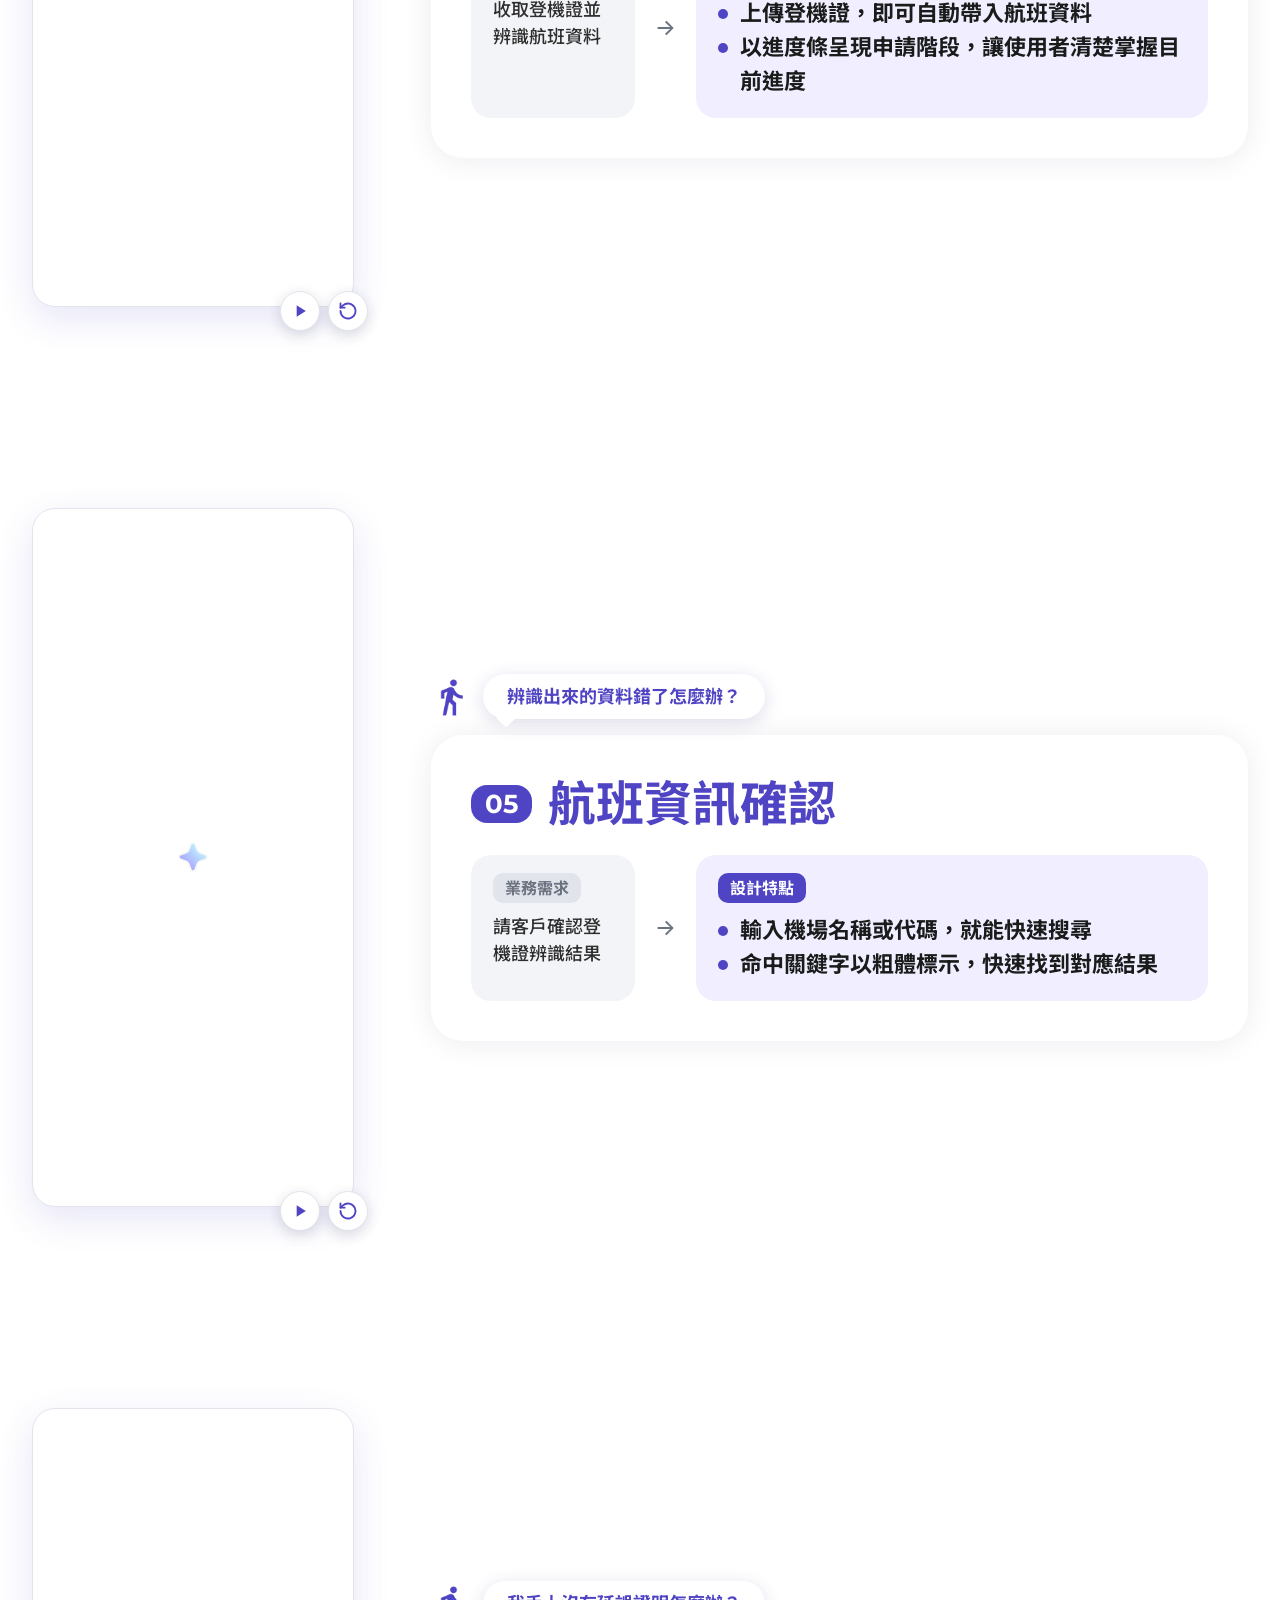
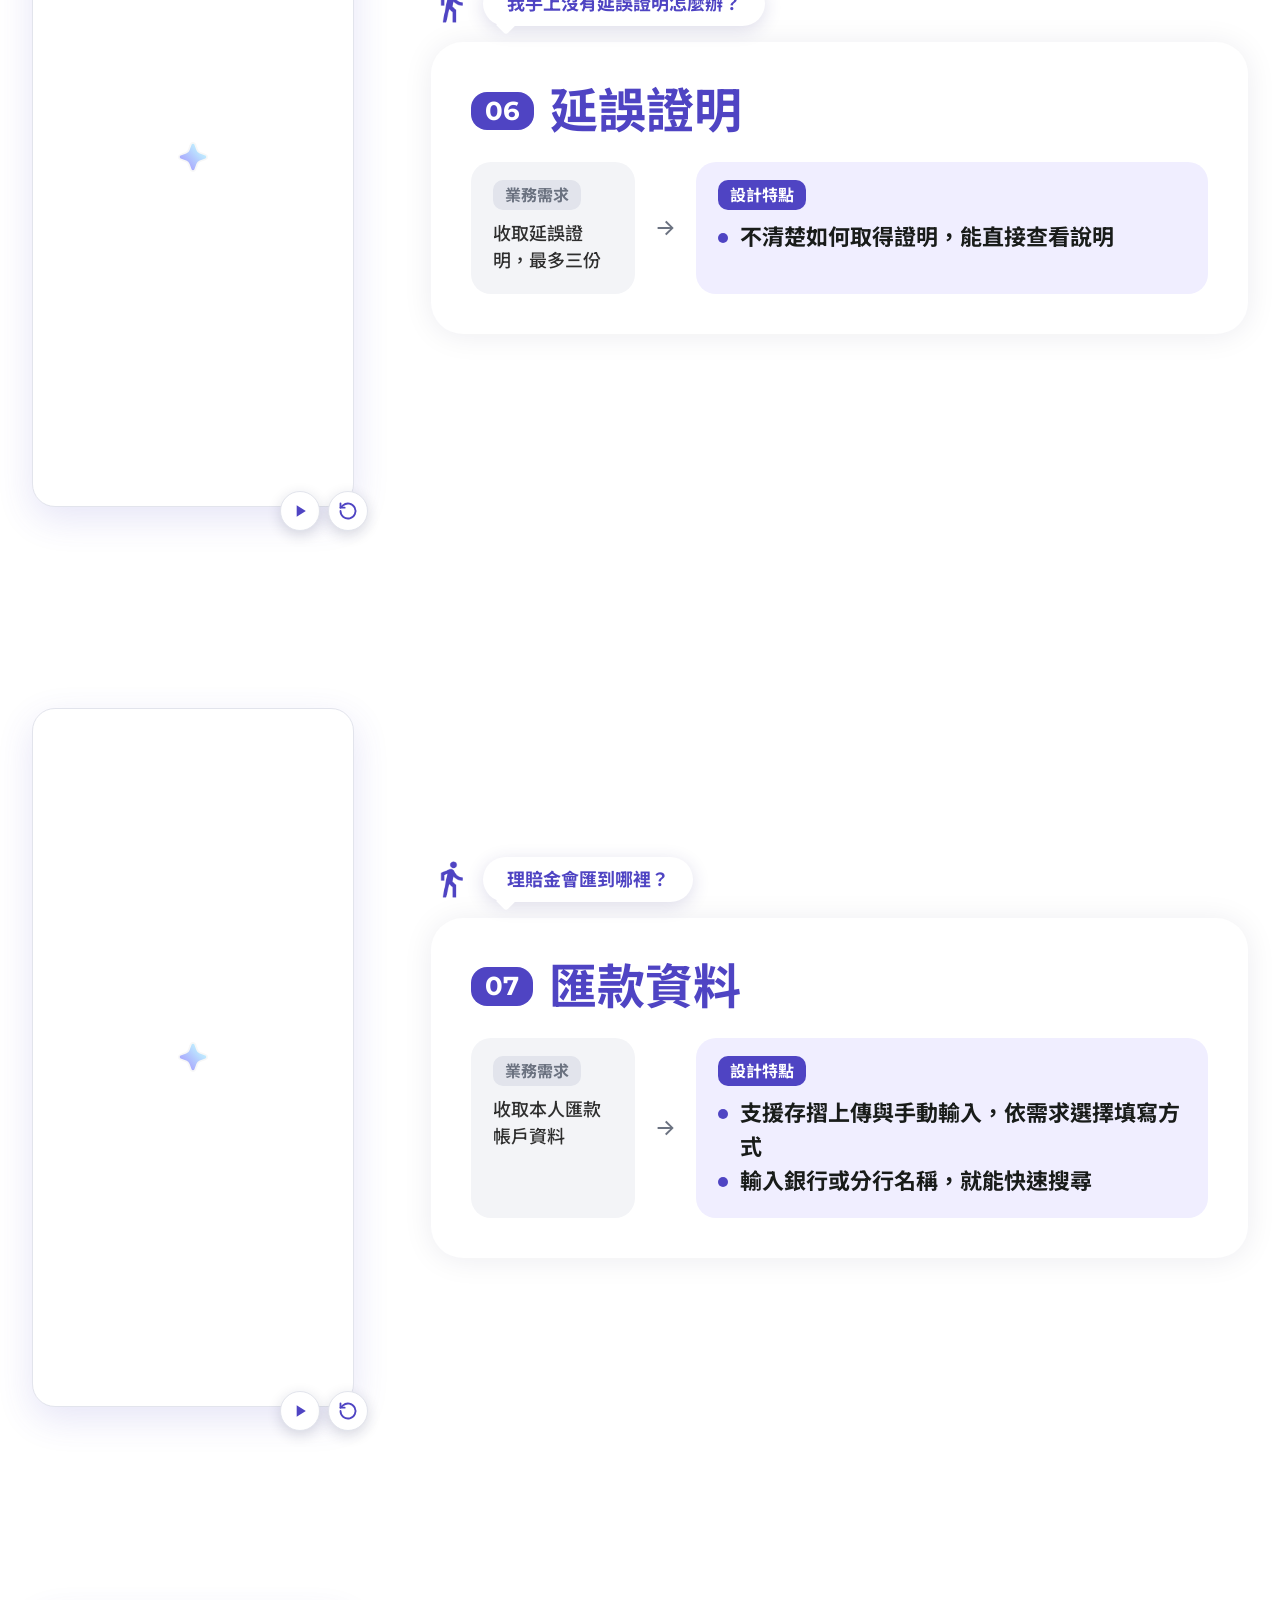
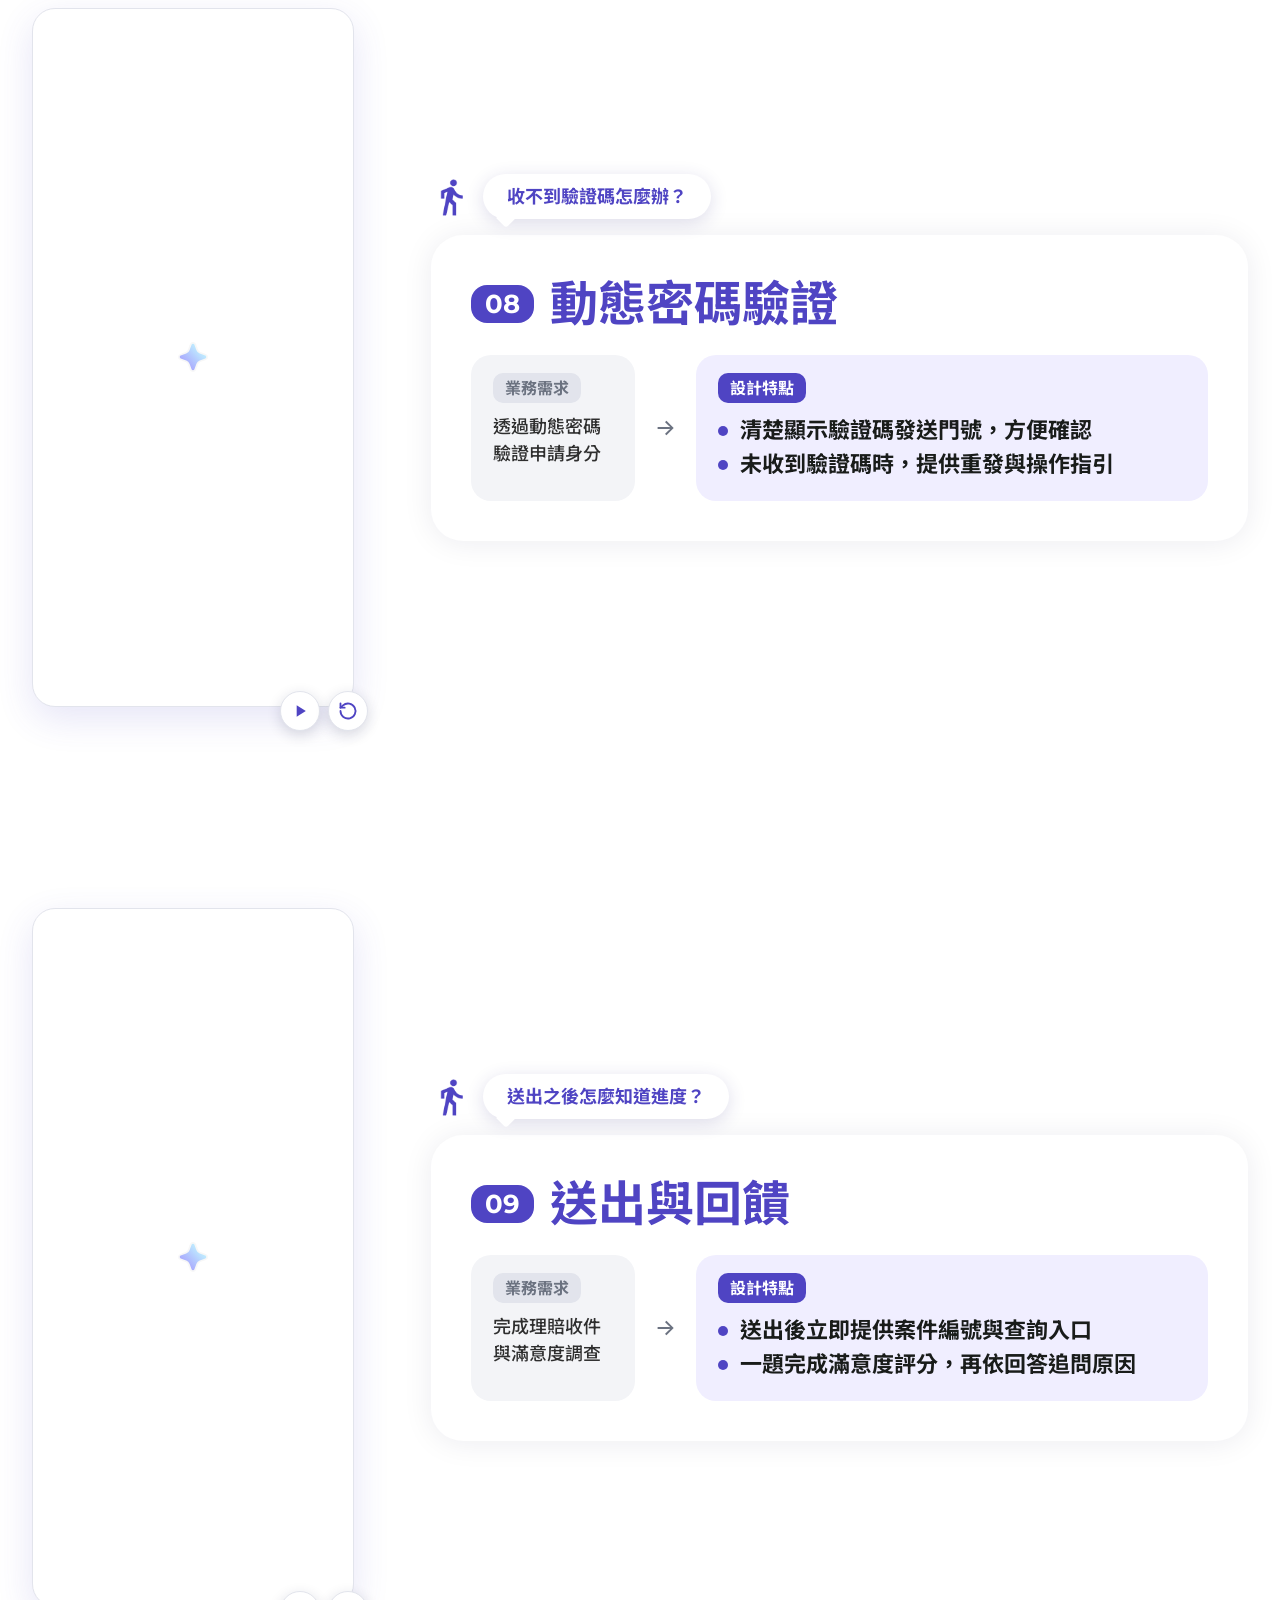
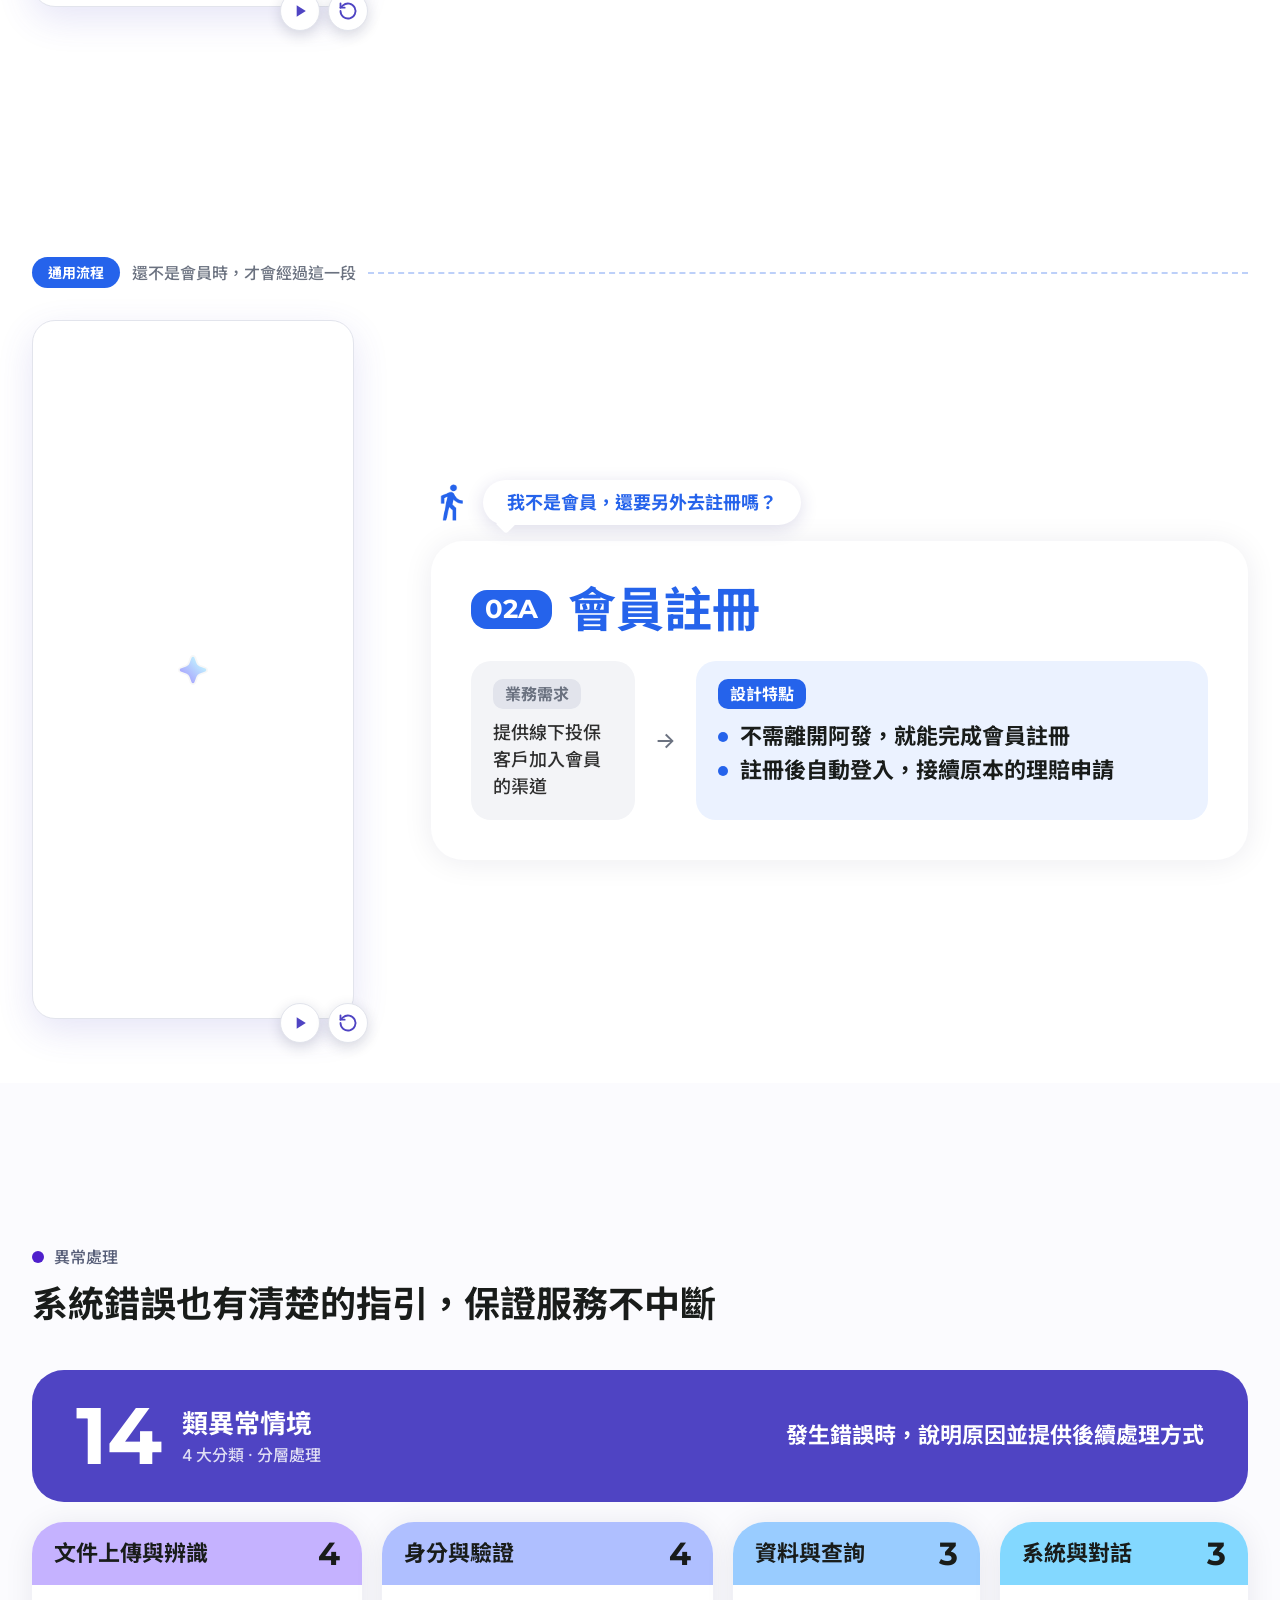
==== commit c2b7fec8: "Deck: sync scale and finding-1 numbers with Figma - Scale: 174 unique screens (was 150); error-handl" ====
--- a/public/deck/index.html
+++ b/public/deck/index.html
@@ -404,9 +404,9 @@
   <p class="eyebrow reveal">設計規模</p>
   <h2 class="reveal">將理賠流程展開為完整畫面與操作路徑，涵蓋正常、錯誤及等待情境</h2>
   <div class="grid g3 reveal">
-    <div class="card stat"><p class="row" style="gap:12px;flex-wrap:wrap"><span class="mont num">150</span><b style="font-size:20px">個不重複畫面</b></p><p style="color:var(--muted)">涵蓋各步驟的正常、錯誤與等待狀態</p></div>
+    <div class="card stat"><p class="row" style="gap:12px;flex-wrap:wrap"><span class="mont num">174</span><b style="font-size:20px">個不重複畫面</b></p><p style="color:var(--muted)">涵蓋各步驟的正常、錯誤與等待狀態</p></div>
     <div class="card stat"><p class="row" style="gap:12px;flex-wrap:wrap"><span class="mont num">253</span><b style="font-size:20px">條流程連線</b></p><p style="color:var(--muted)">串接各畫面與不同操作路徑</p></div>
-    <div class="card stat"><p class="row" style="gap:12px;flex-wrap:wrap"><span class="mont num">14</span><b style="font-size:20px">類異常處理</b></p><p style="color:var(--muted)">格式、辨識、驗證、連線、逾時</p></div>
+    <div class="card stat"><p class="row" style="gap:12px;flex-wrap:wrap"><span class="mont num">14</span><b style="font-size:20px">類異常處理</b></p><p style="color:var(--muted)">檔案格式、辨識狀態、驗證、連線逾時等</p></div>
   </div>
   <div class="grid nodes reveal" style="margin-top:28px">
     <div class="card node"><span class="no chip mont">01</span><h3>提出理賠</h3><p>確認客戶意圖</p><small>16 個畫面</small></div>
@@ -486,7 +486,7 @@
   <div class="detail screen" id="finding-1" data-screen>
     <div class="reveal">
       <h2 style="margin-bottom:28px">根據辨識失敗的測試回饋，強化錯誤說明與後續操作引導</h2>
-      <p class="row" style="gap:14px;align-items:flex-end;flex-wrap:wrap"><span class="mont pct">66.7%</span><b style="font-size:clamp(20px, 2.4vw, 28px);line-height:1.3;padding-bottom:6px">人不認為畫面<br>有清楚說明失敗原因</b></p>
+      <p class="row" style="gap:14px;align-items:flex-end;flex-wrap:wrap"><span class="mont pct">66.7%</span><span class="col" style="padding-bottom:6px"><b style="font-size:clamp(20px, 2.4vw, 28px);line-height:1.3">人不認為畫面<br>有清楚說明失敗原因</b><span style="color:var(--muted)">（12／18 人）</span></span></p>
       <div class="dots" data-on="12" data-total="18" role="img" aria-label="18 人中有 12 人"></div>
       <div class="col" style="gap:16px">
         <div class="card qa"><span class="chip" style="background:#e2e4ec;color:var(--muted)">問題</span><p style="color:#4b5263">辨識失敗原因與後續操作指引不夠明確</p></div>
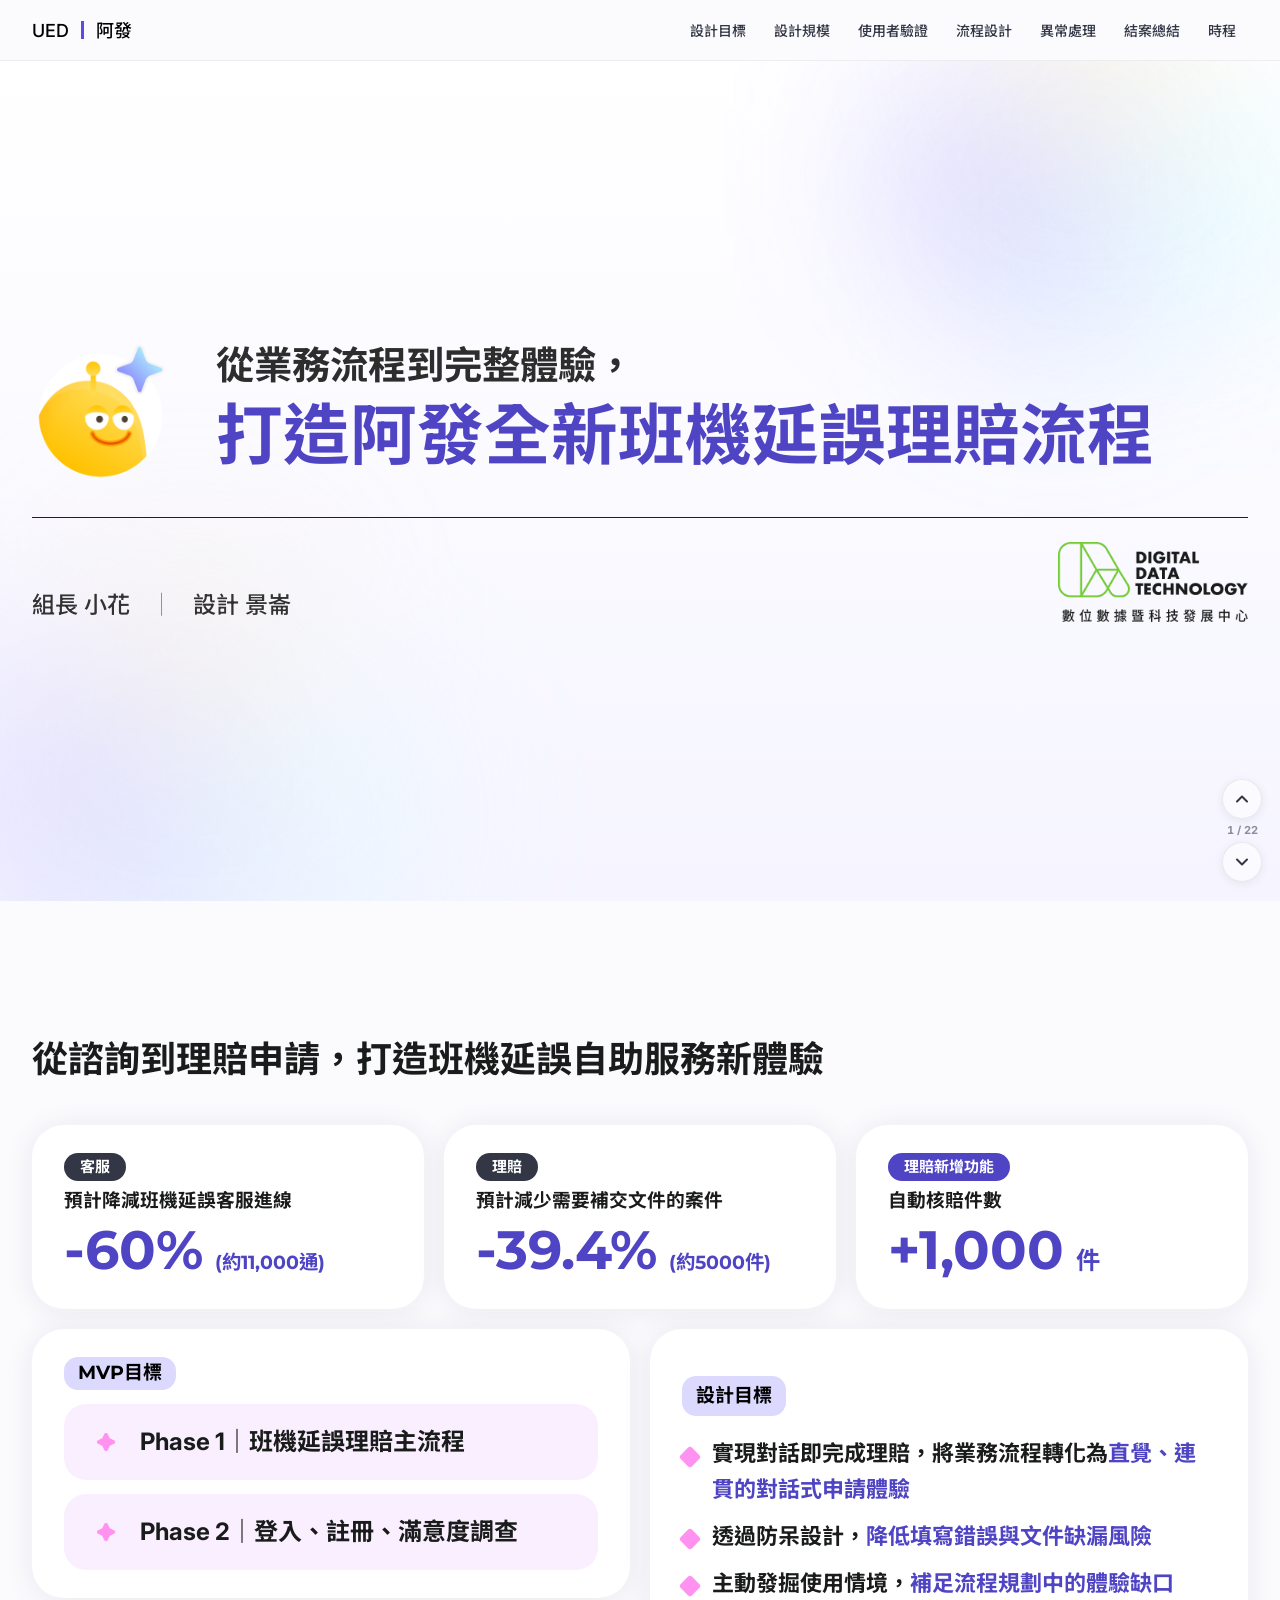
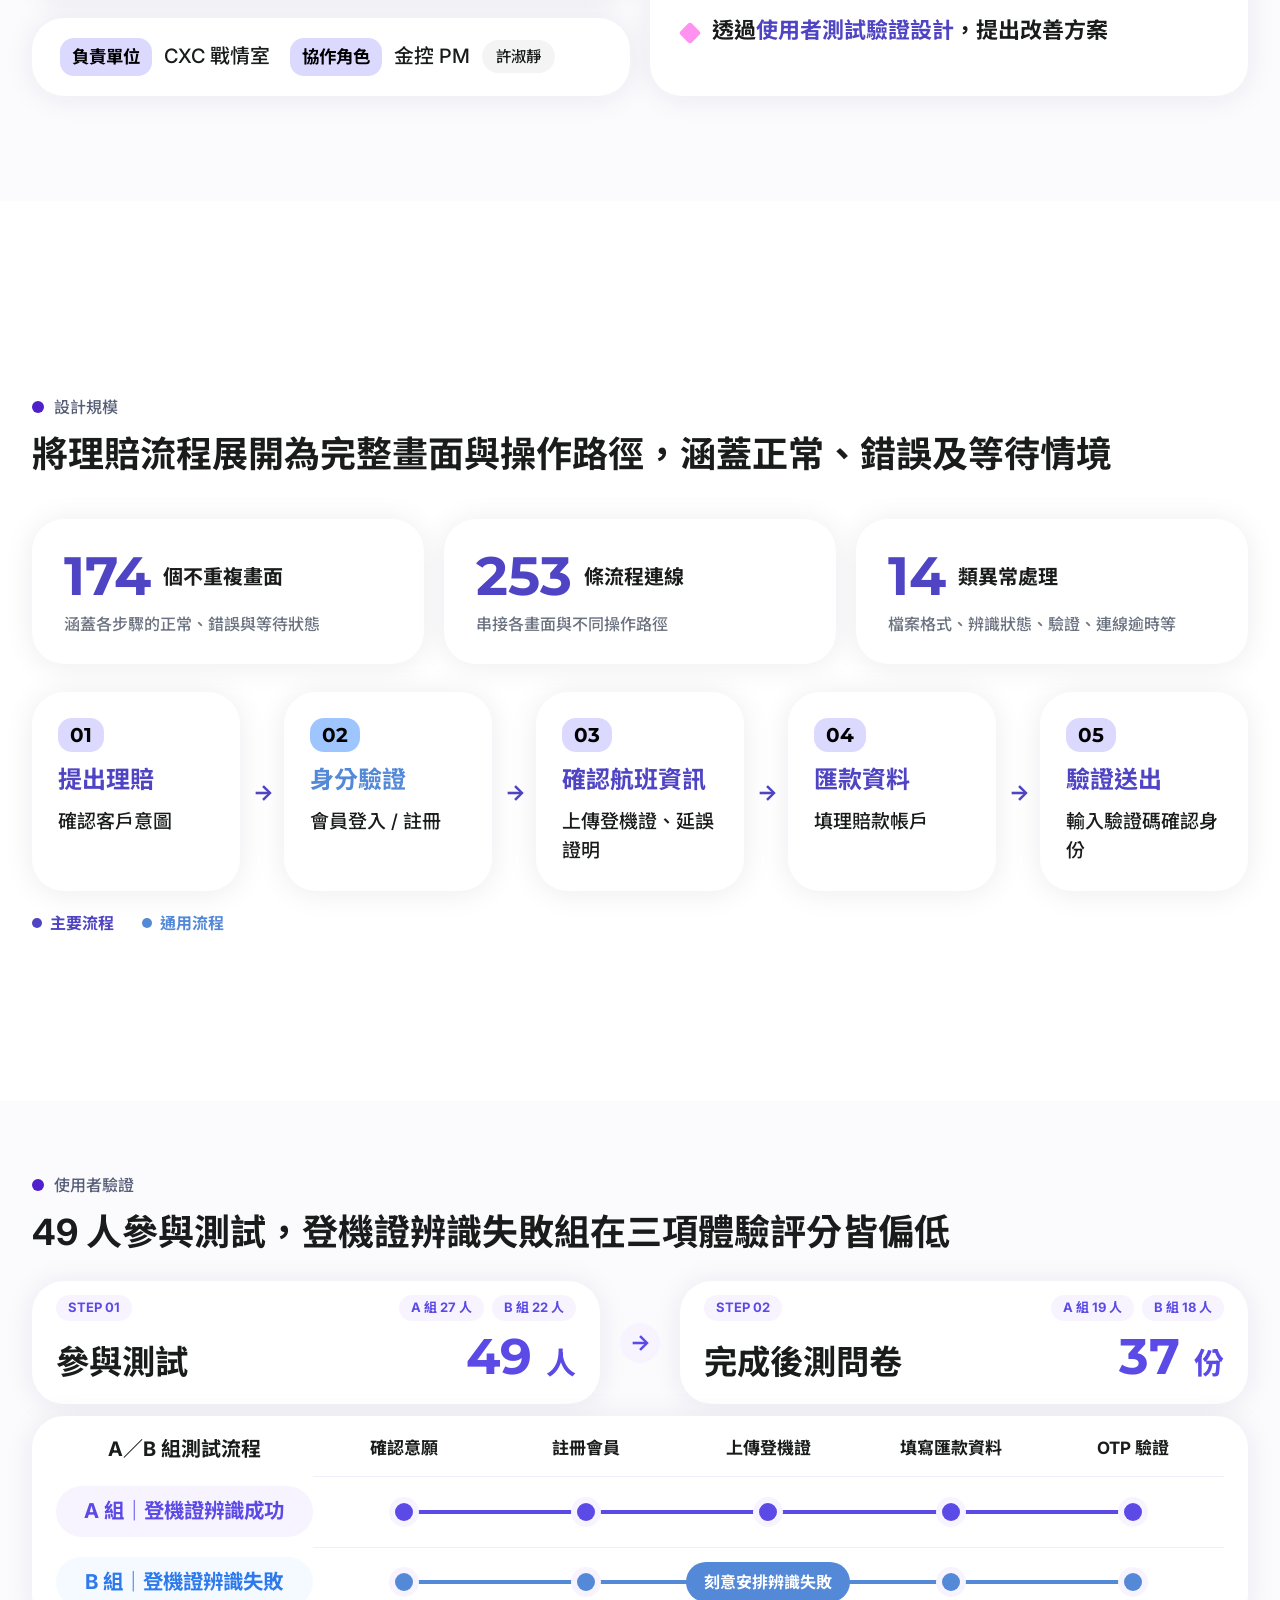
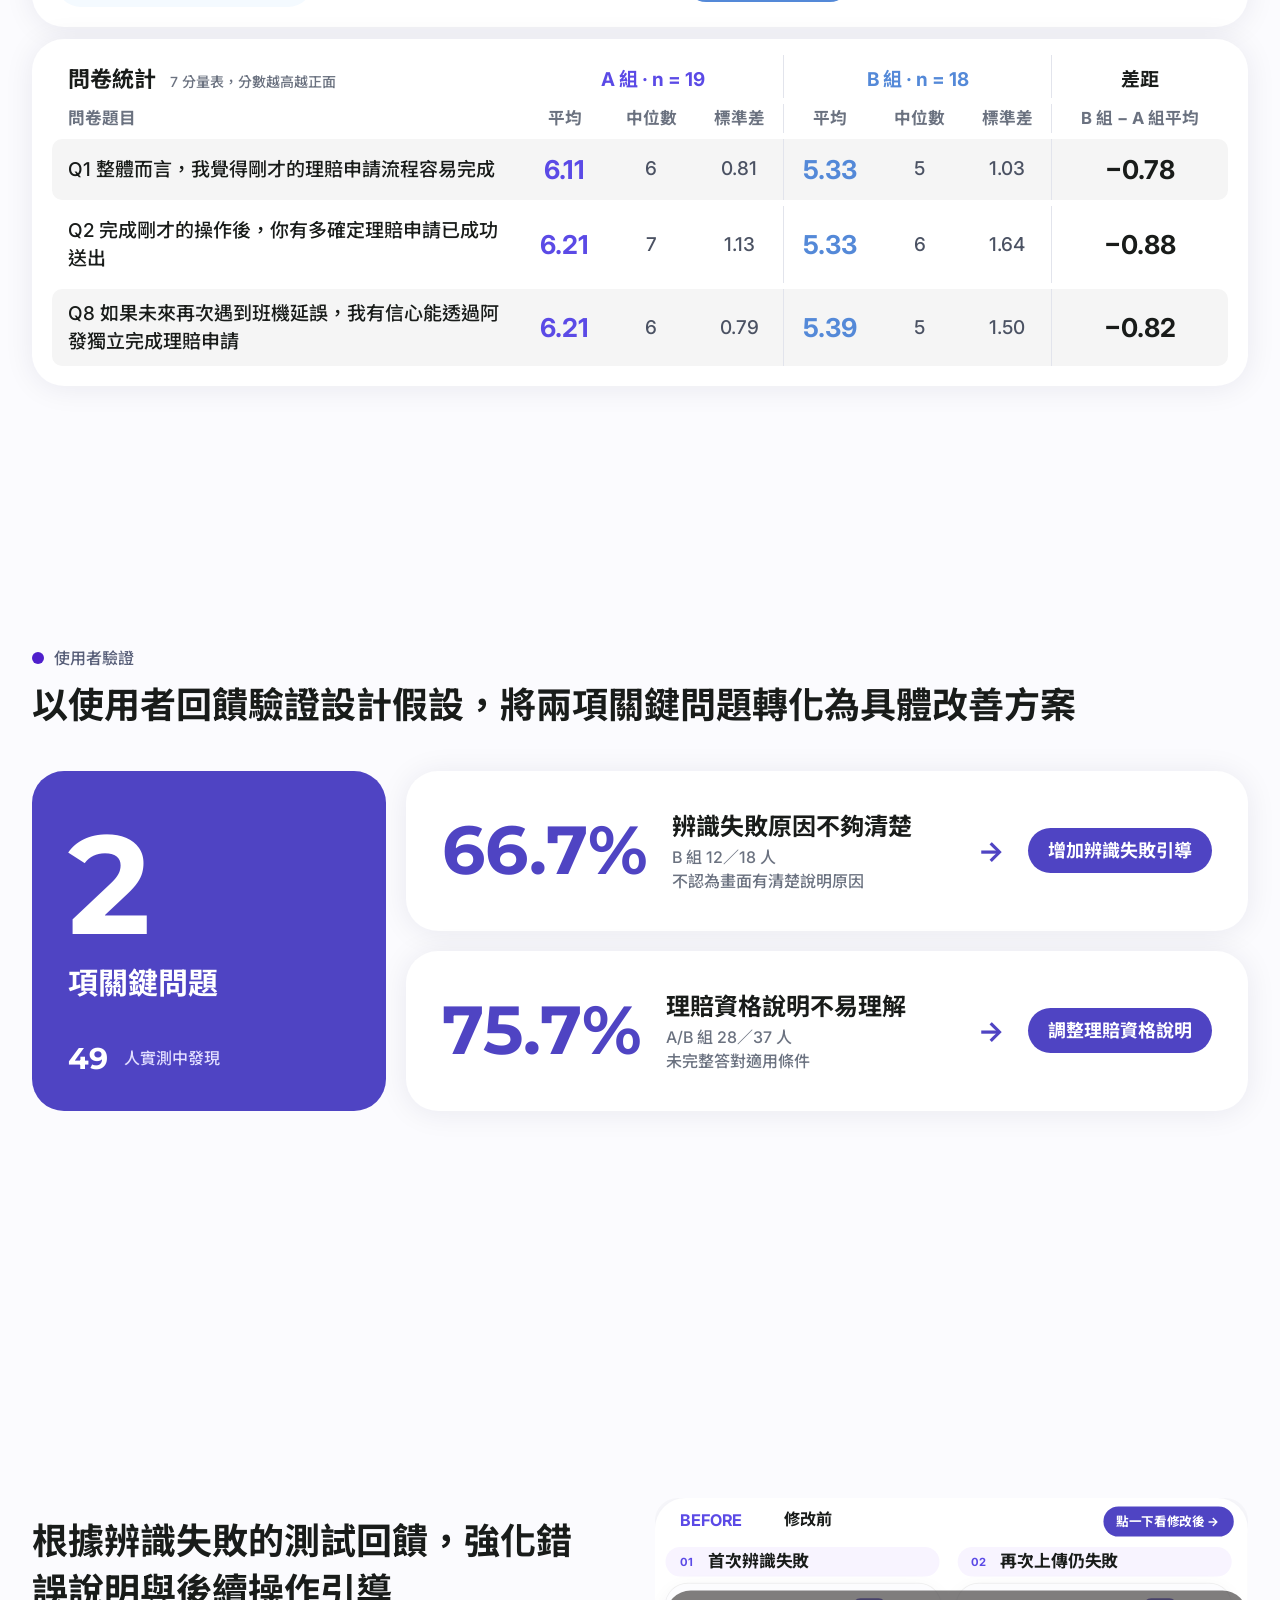
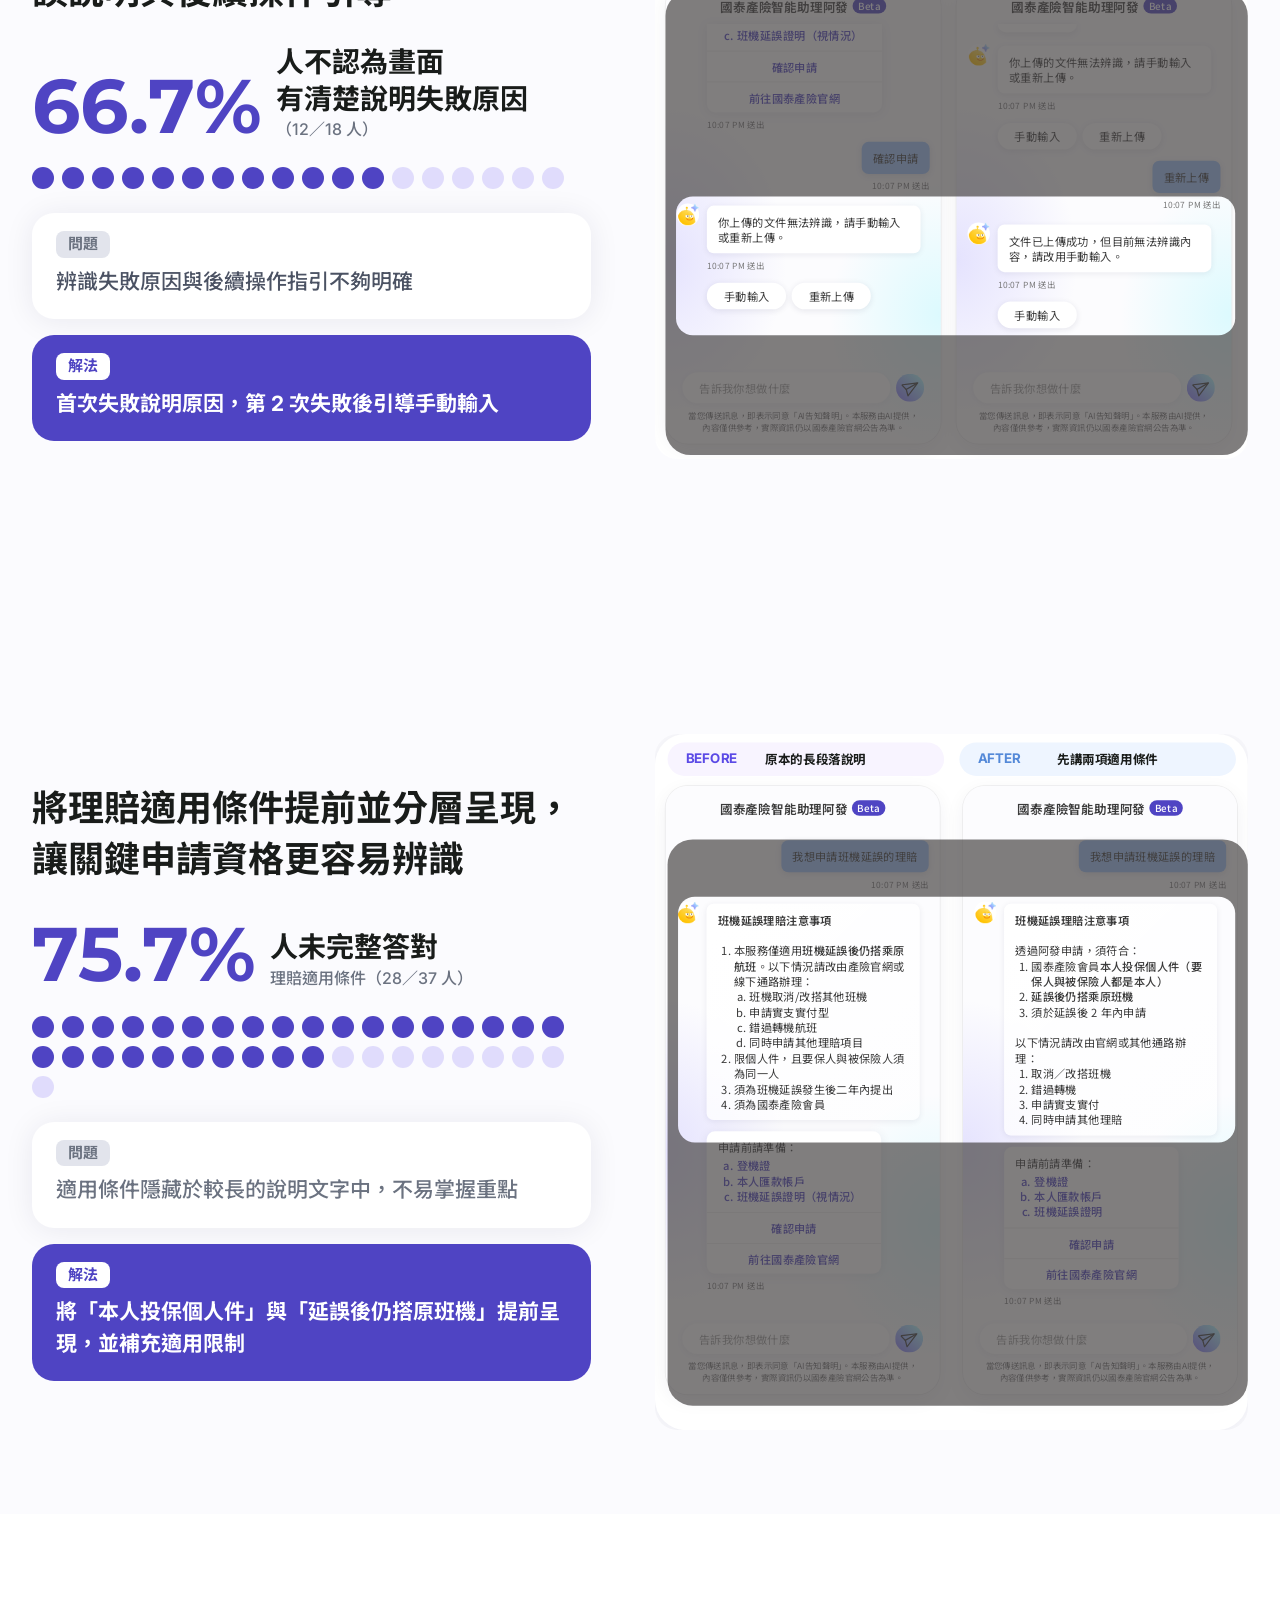
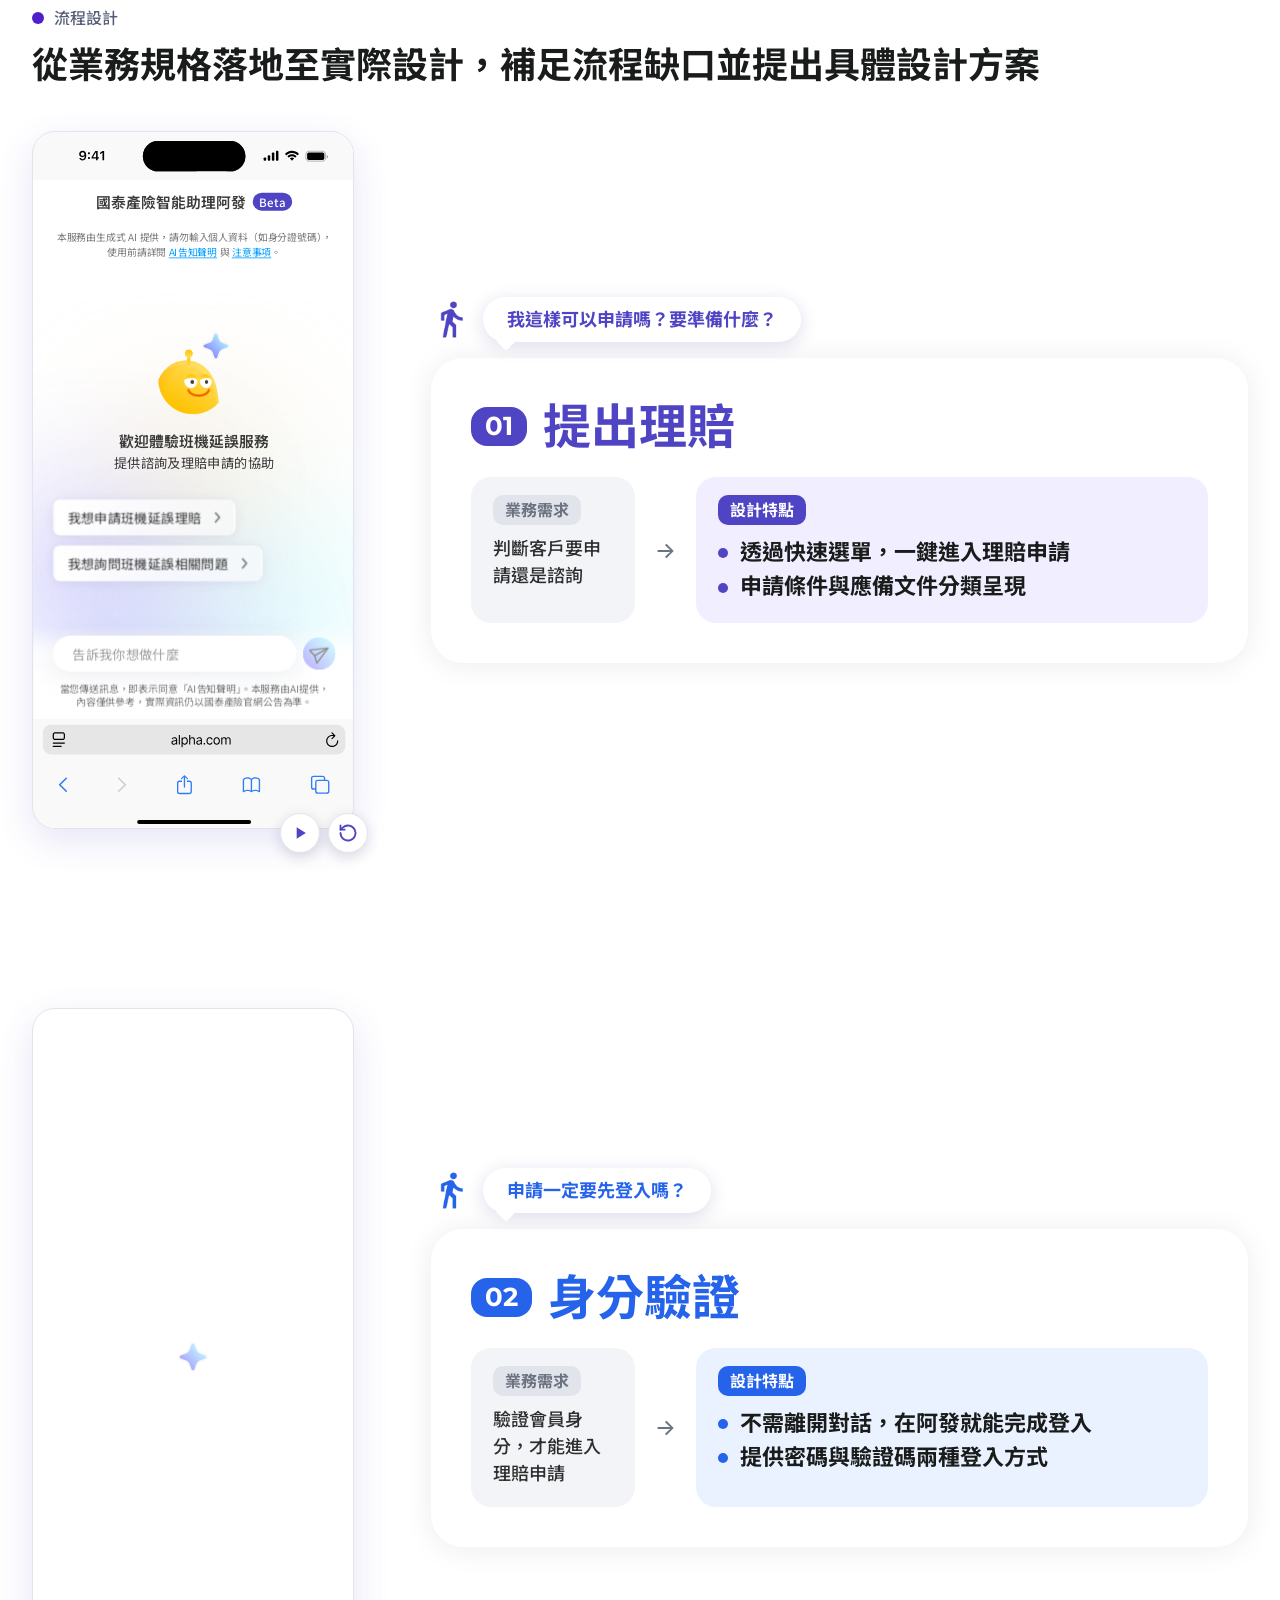
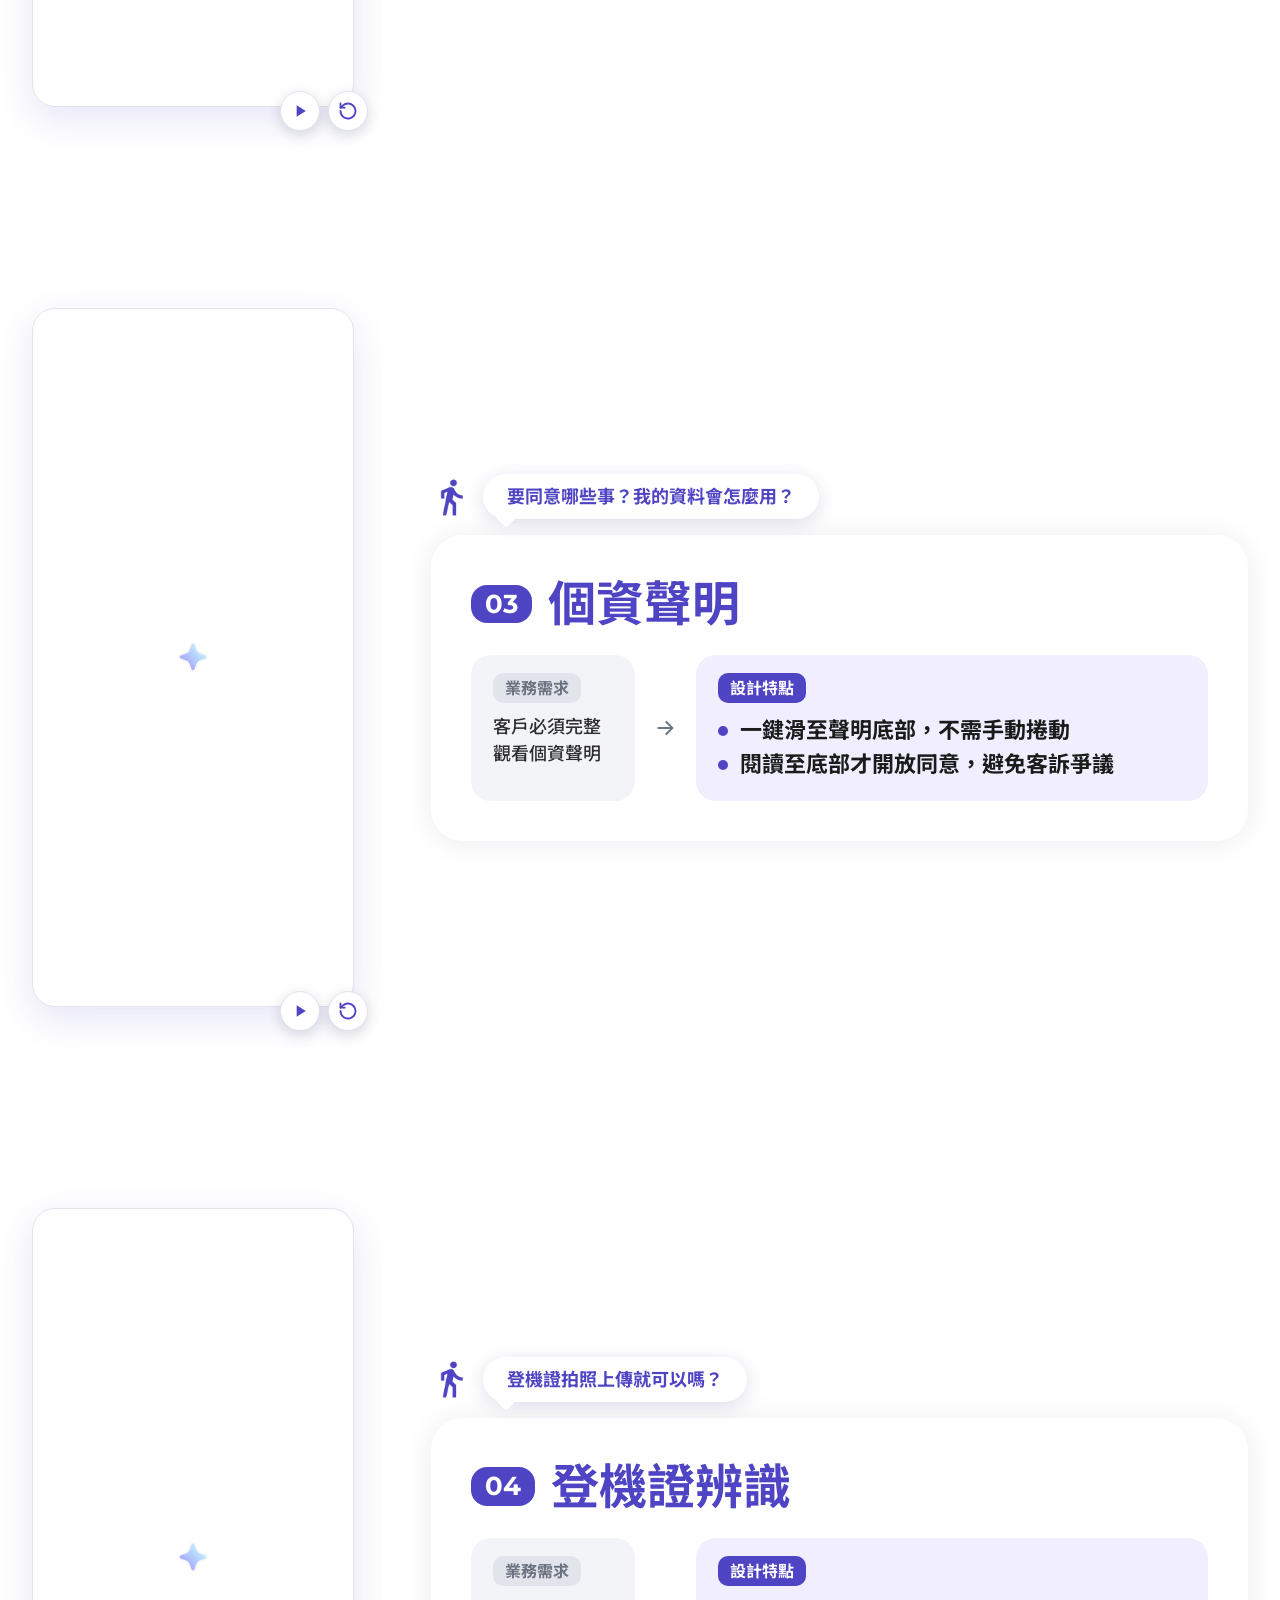
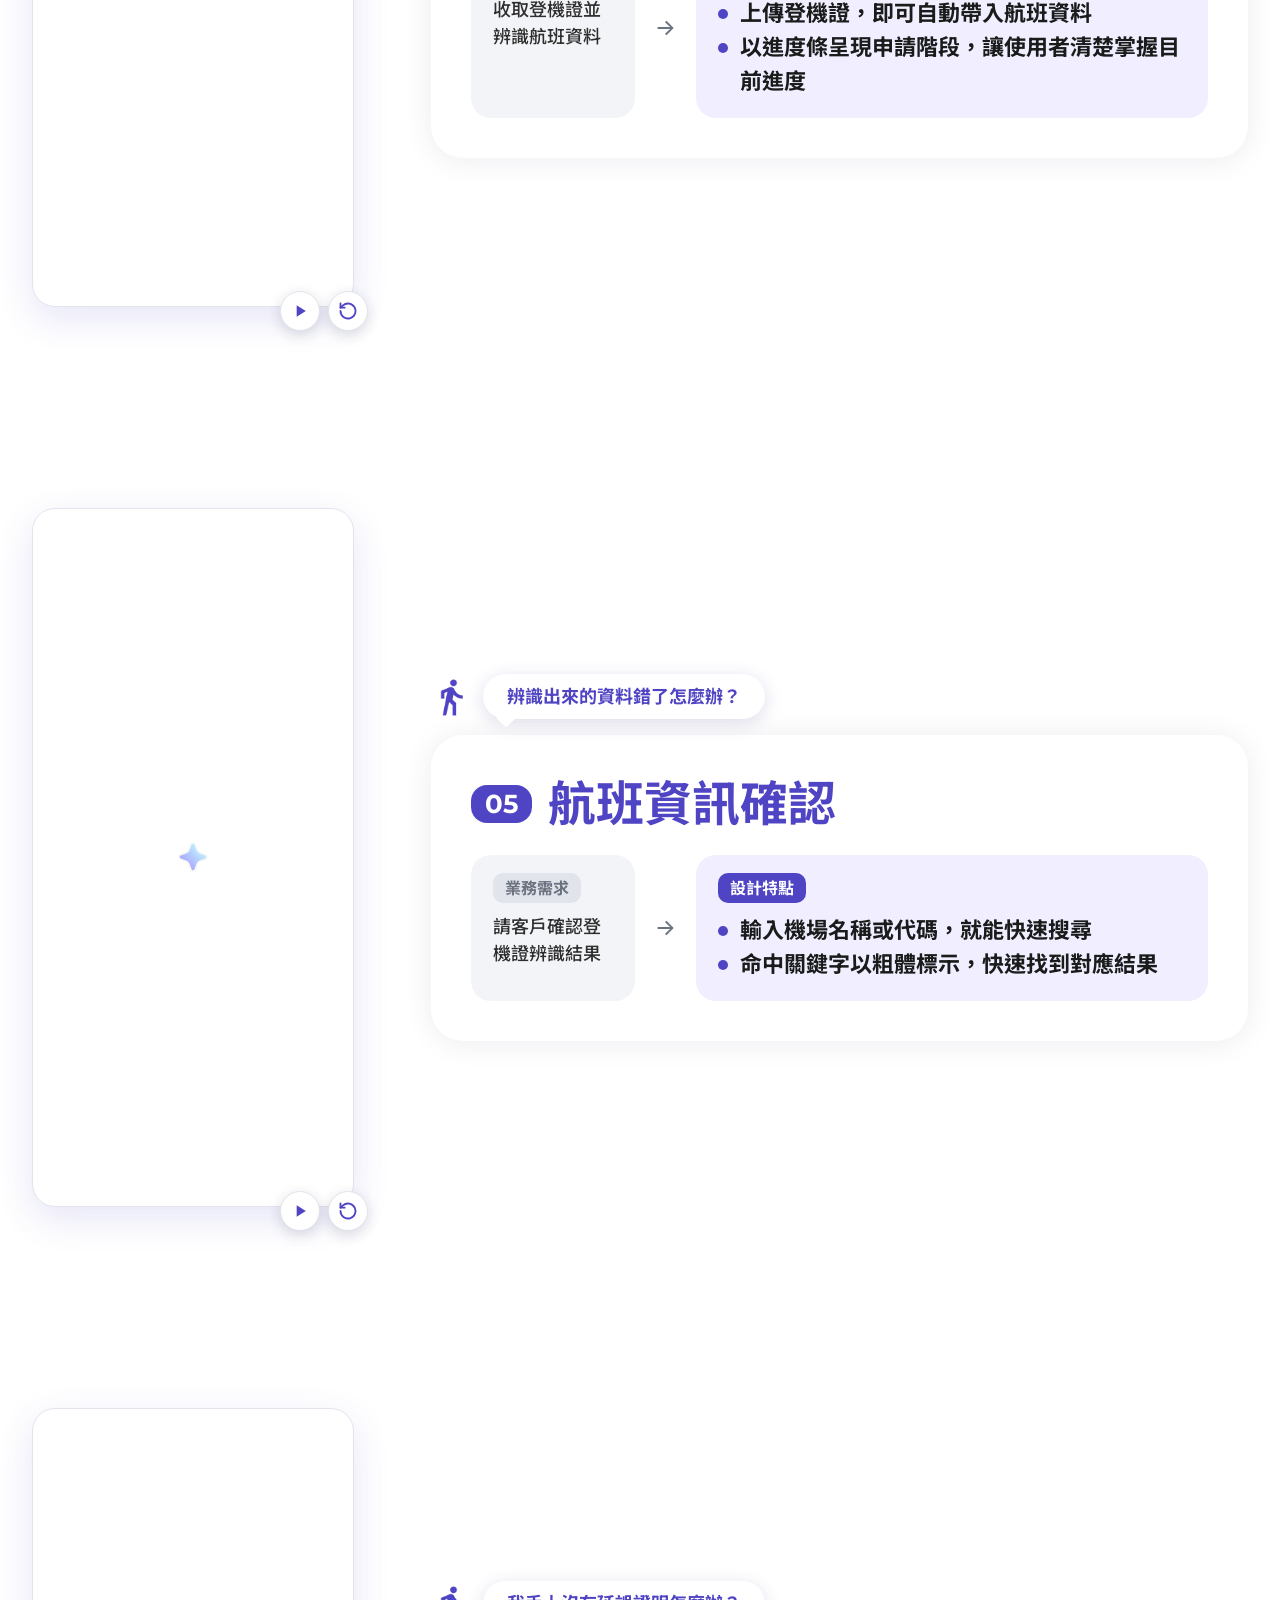
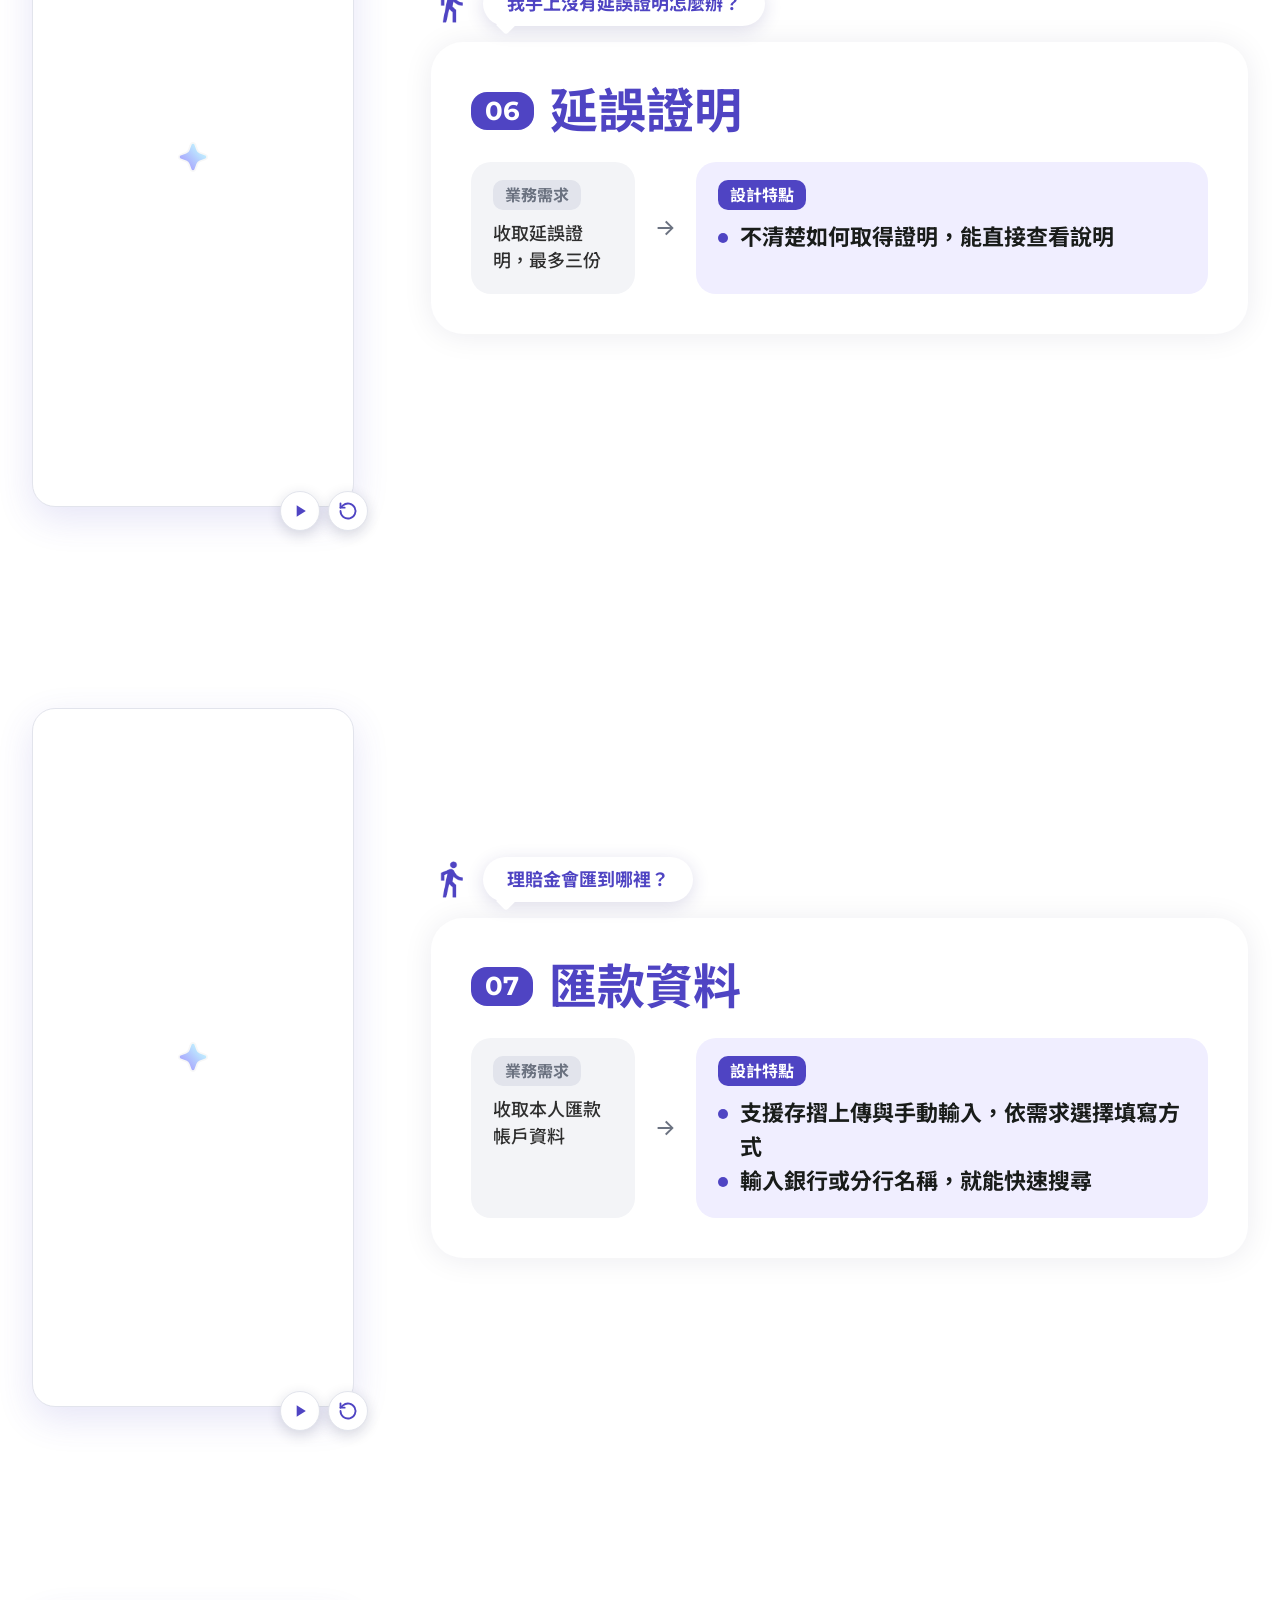
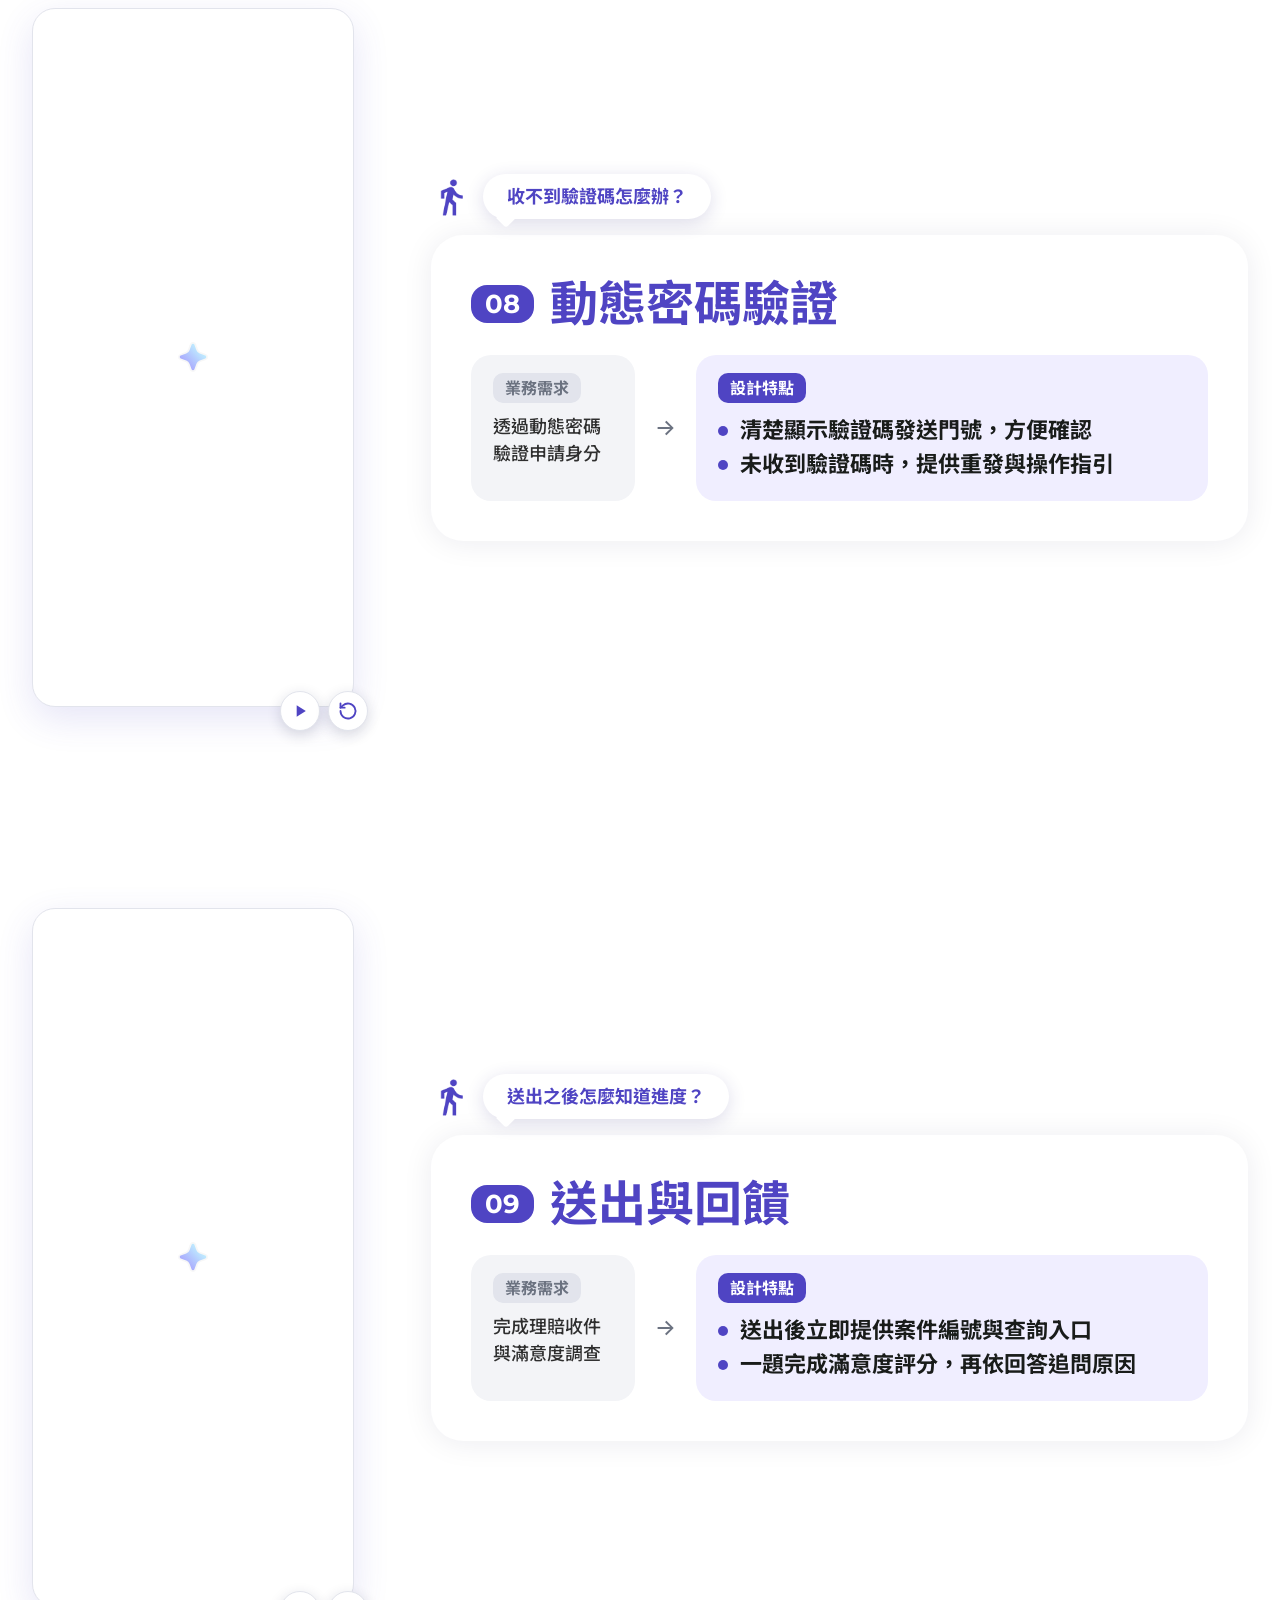
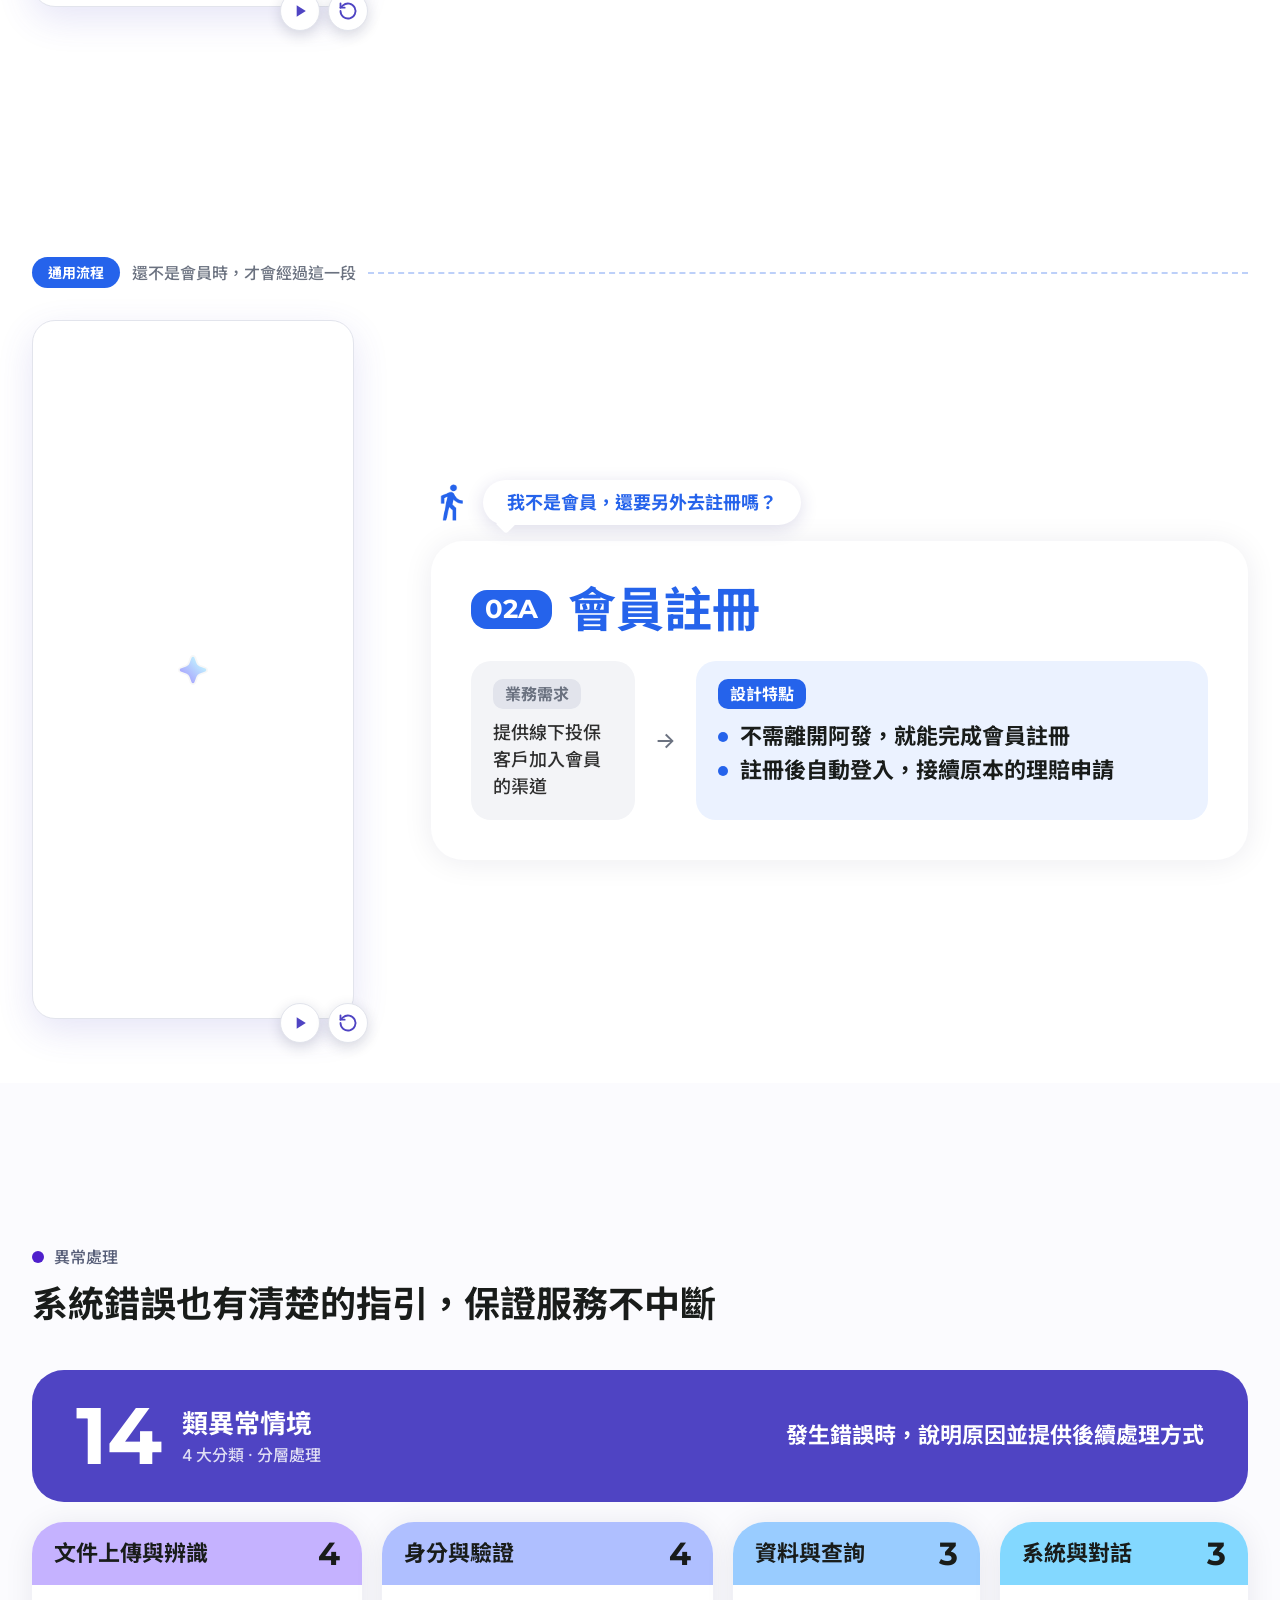
==== commit 13bce6b3: "Deck: drop per-step screen counts on the scale page The five step counts summed to 159 and no longer" ====
--- a/public/deck/index.html
+++ b/public/deck/index.html
@@ -409,11 +409,11 @@
     <div class="card stat"><p class="row" style="gap:12px;flex-wrap:wrap"><span class="mont num">14</span><b style="font-size:20px">類異常處理</b></p><p style="color:var(--muted)">檔案格式、辨識狀態、驗證、連線逾時等</p></div>
   </div>
   <div class="grid nodes reveal" style="margin-top:28px">
-    <div class="card node"><span class="no chip mont">01</span><h3>提出理賠</h3><p>確認客戶意圖</p><small>16 個畫面</small></div>
-    <div class="card node"><span class="no chip mont" style="background:#9fc5fe">02</span><h3 style="color:#5489d8">身分驗證</h3><p>會員登入 / 註冊</p><small>63 個畫面</small></div>
-    <div class="card node"><span class="no chip mont">03</span><h3>確認航班資訊</h3><p>上傳登機證、延誤證明</p><small>44 個畫面</small></div>
-    <div class="card node"><span class="no chip mont">04</span><h3>匯款資料</h3><p>填理賠款帳戶</p><small>16 個畫面</small></div>
-    <div class="card node"><span class="no chip mont">05</span><h3>驗證送出</h3><p>輸入驗證碼確認身份</p><small>20 個畫面</small></div>
+    <div class="card node"><span class="no chip mont">01</span><h3>提出理賠</h3><p>確認客戶意圖</p></div>
+    <div class="card node"><span class="no chip mont" style="background:#9fc5fe">02</span><h3 style="color:#5489d8">身分驗證</h3><p>會員登入 / 註冊</p></div>
+    <div class="card node"><span class="no chip mont">03</span><h3>確認航班資訊</h3><p>上傳登機證、延誤證明</p></div>
+    <div class="card node"><span class="no chip mont">04</span><h3>匯款資料</h3><p>填理賠款帳戶</p></div>
+    <div class="card node"><span class="no chip mont">05</span><h3>驗證送出</h3><p>輸入驗證碼確認身份</p></div>
   </div>
   <p class="legend"><span class="purple"><i></i>主要流程</span><span style="color:#5489d8"><i></i>通用流程</span></p>
 </div></section>
@@ -728,7 +728,7 @@
 document.getElementById('goalrows').innerHTML = [
   ['01','對話式申請','10','個步驟','整合諮詢與理賠申請，讓客戶在阿發完成完整申請流程'],
   ['02','防呆設計','14','類異常','針對不同異常，提供錯誤提示、操作引導與替代方案'],
-  ['03','補足缺口','150','個畫面','依業務需求檢視操作情境，補齊流程中的體驗缺口'],
+  ['03','補足缺口','174','個畫面','依業務需求檢視操作情境，補齊流程中的體驗缺口'],
   ['04','使用者驗證','49','人實測','透過實際操作測試發現體驗問題，提出 5 項設計調整'],
 ].map(([no, name, n, unit, desc]) => `<div class="card goalrow">${CHECK}<span class="no chip mont">${no}</span><b class="purple" style="font-size:22px">${name}</b><span class="row" style="gap:6px;align-items:baseline"><span class="mont n">${n}</span><b>${unit}</b></span><p>${desc}</p></div>`).join('');
 
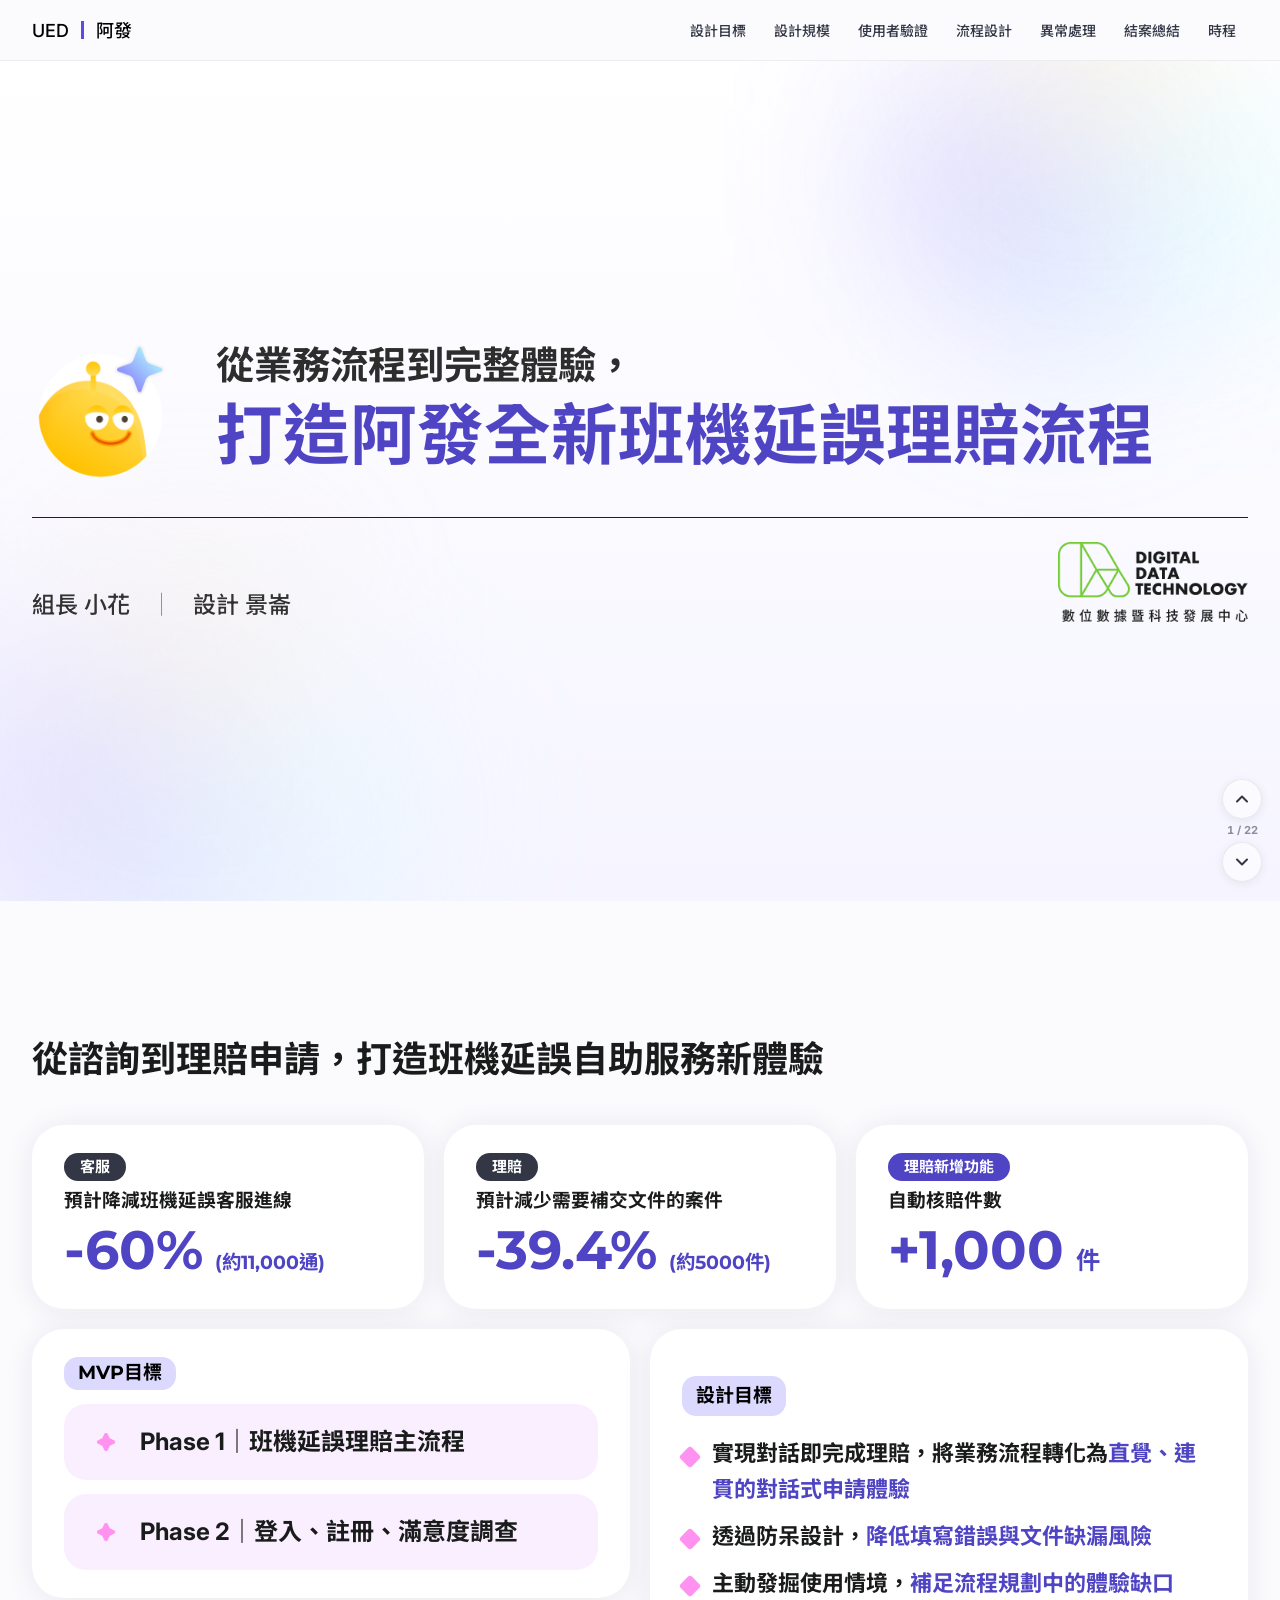
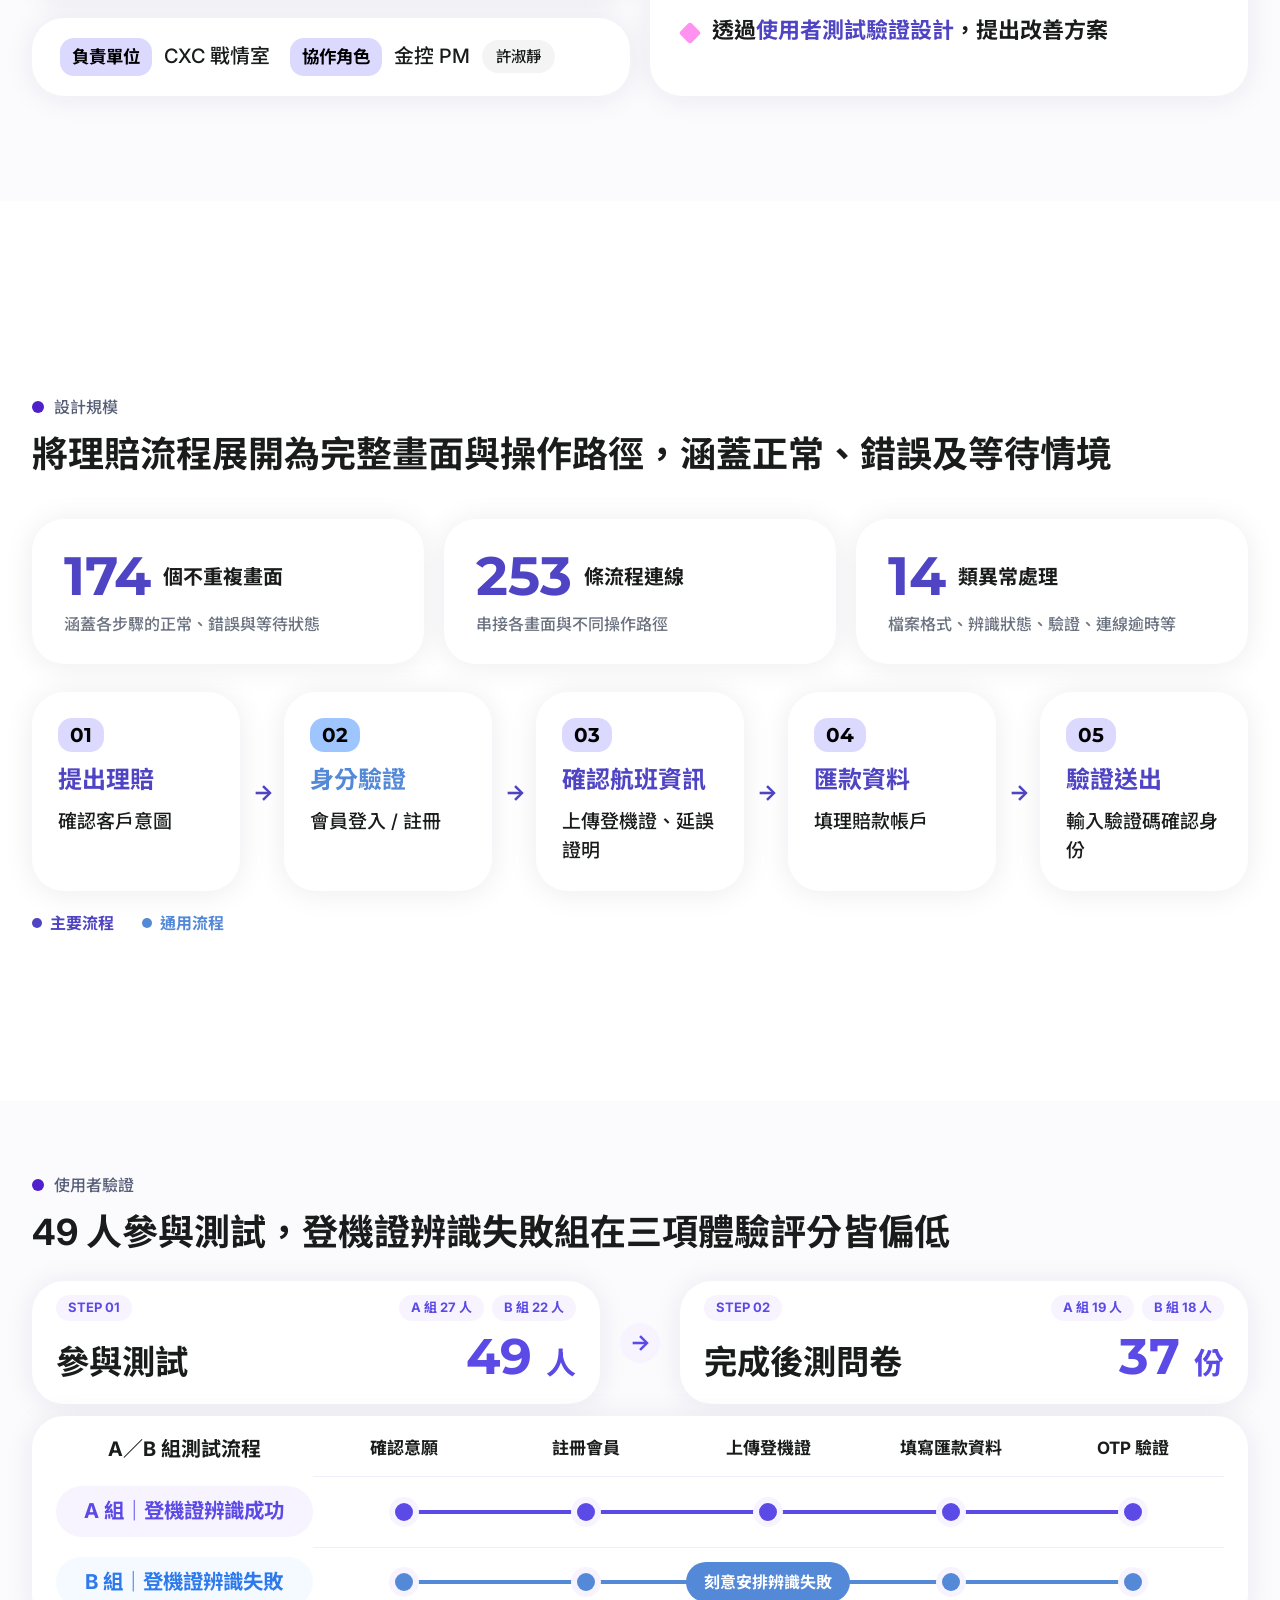
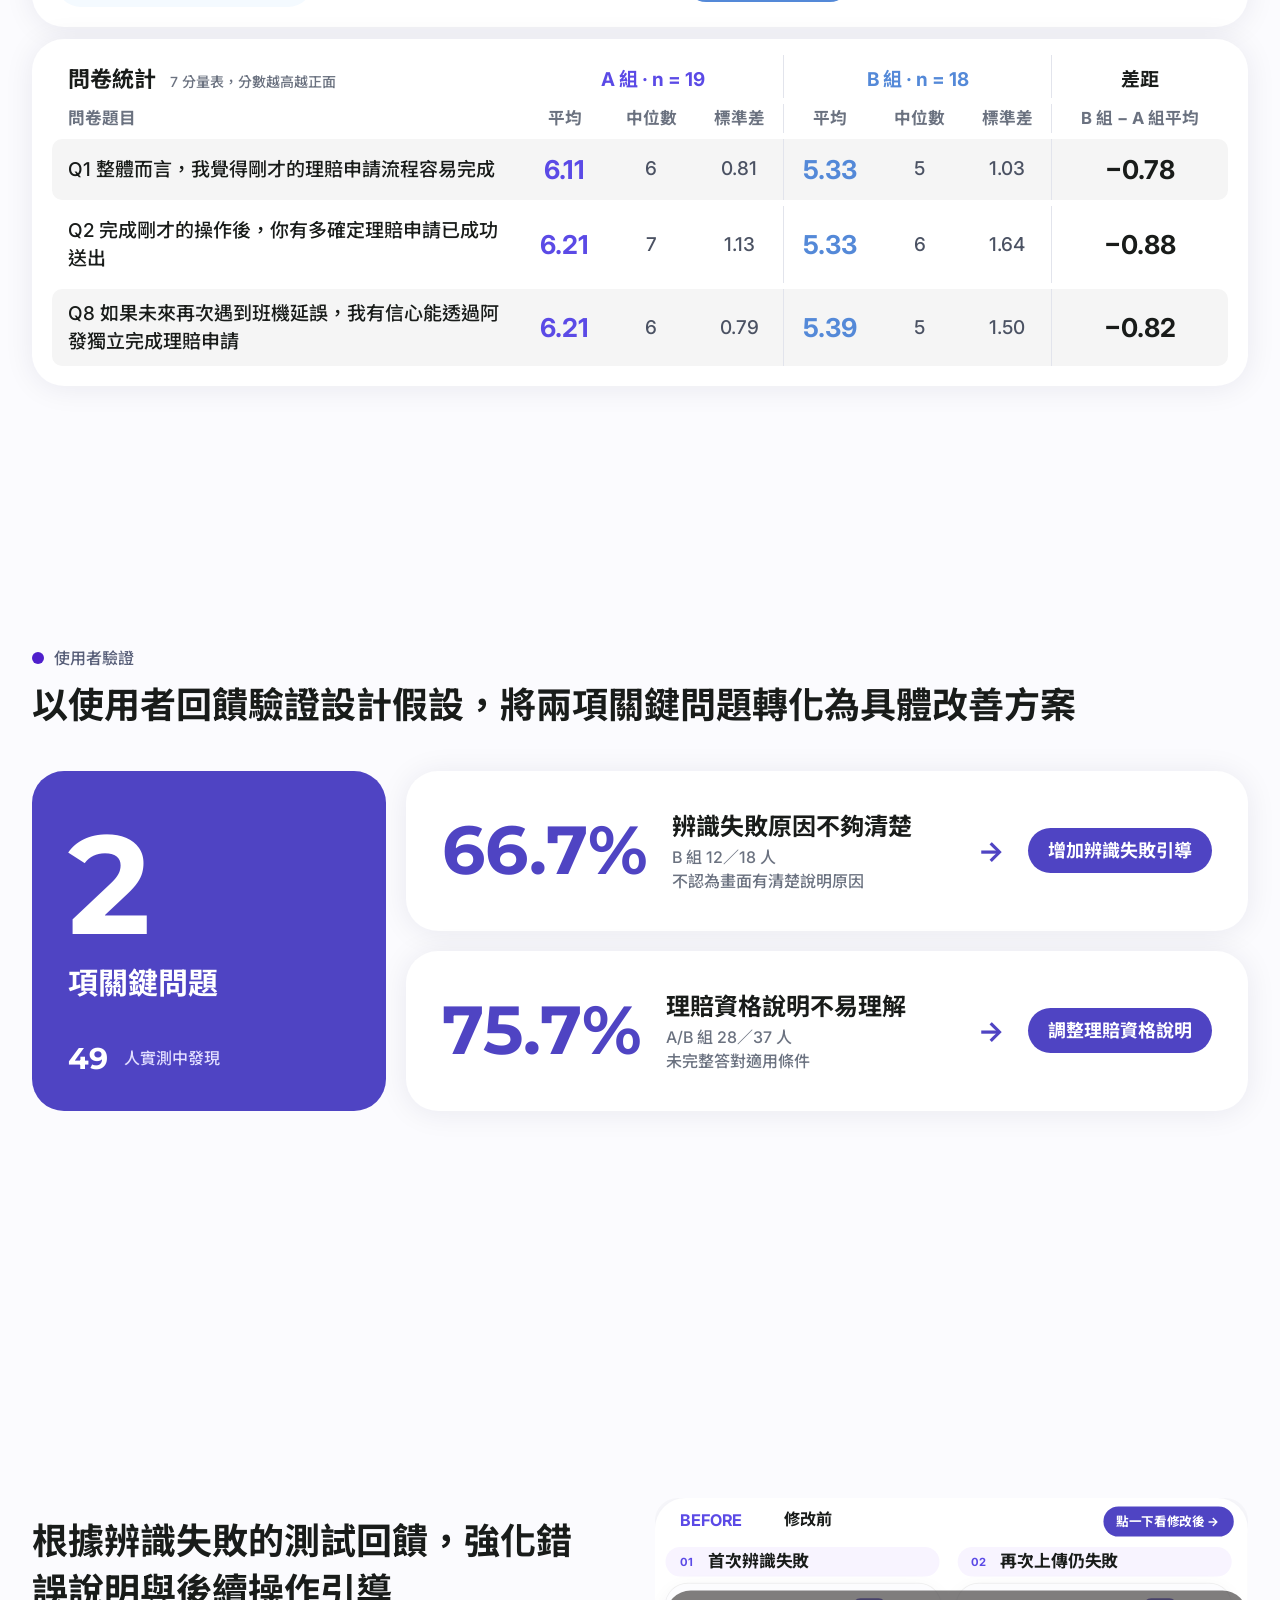
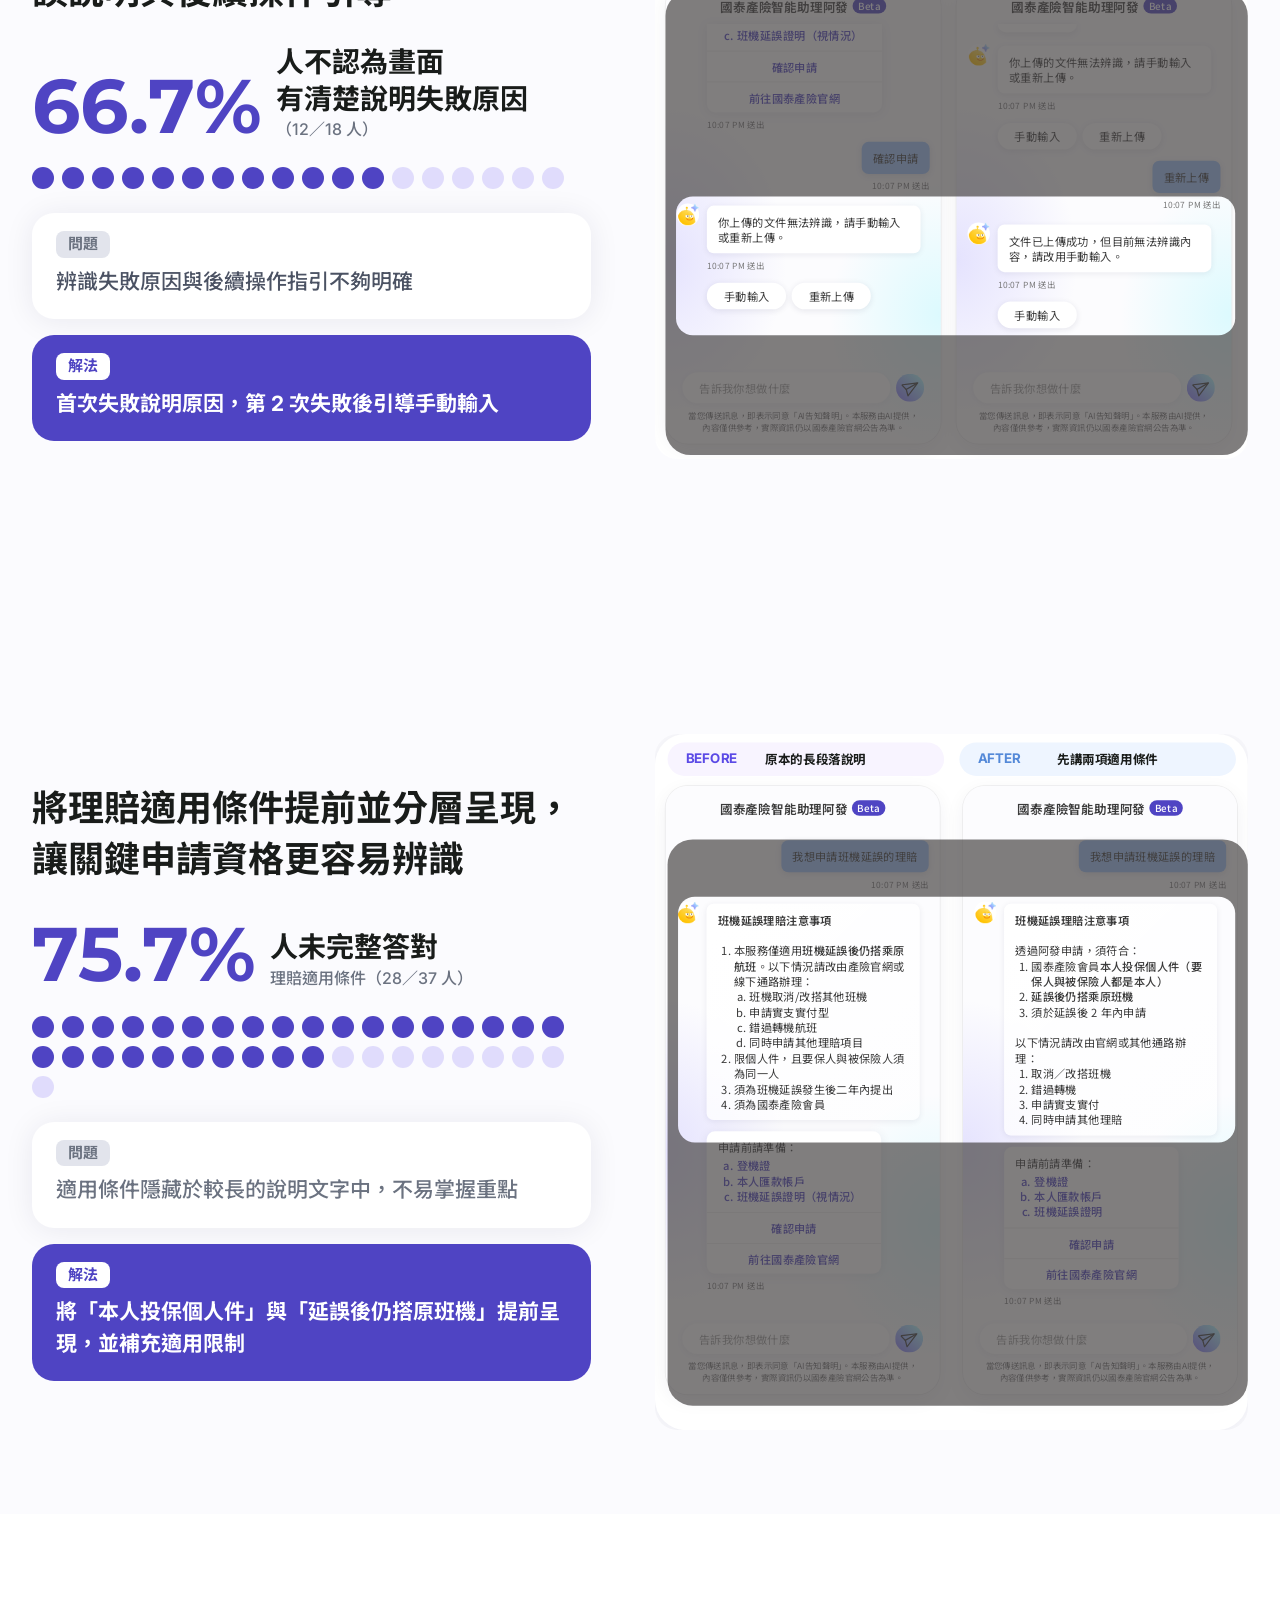
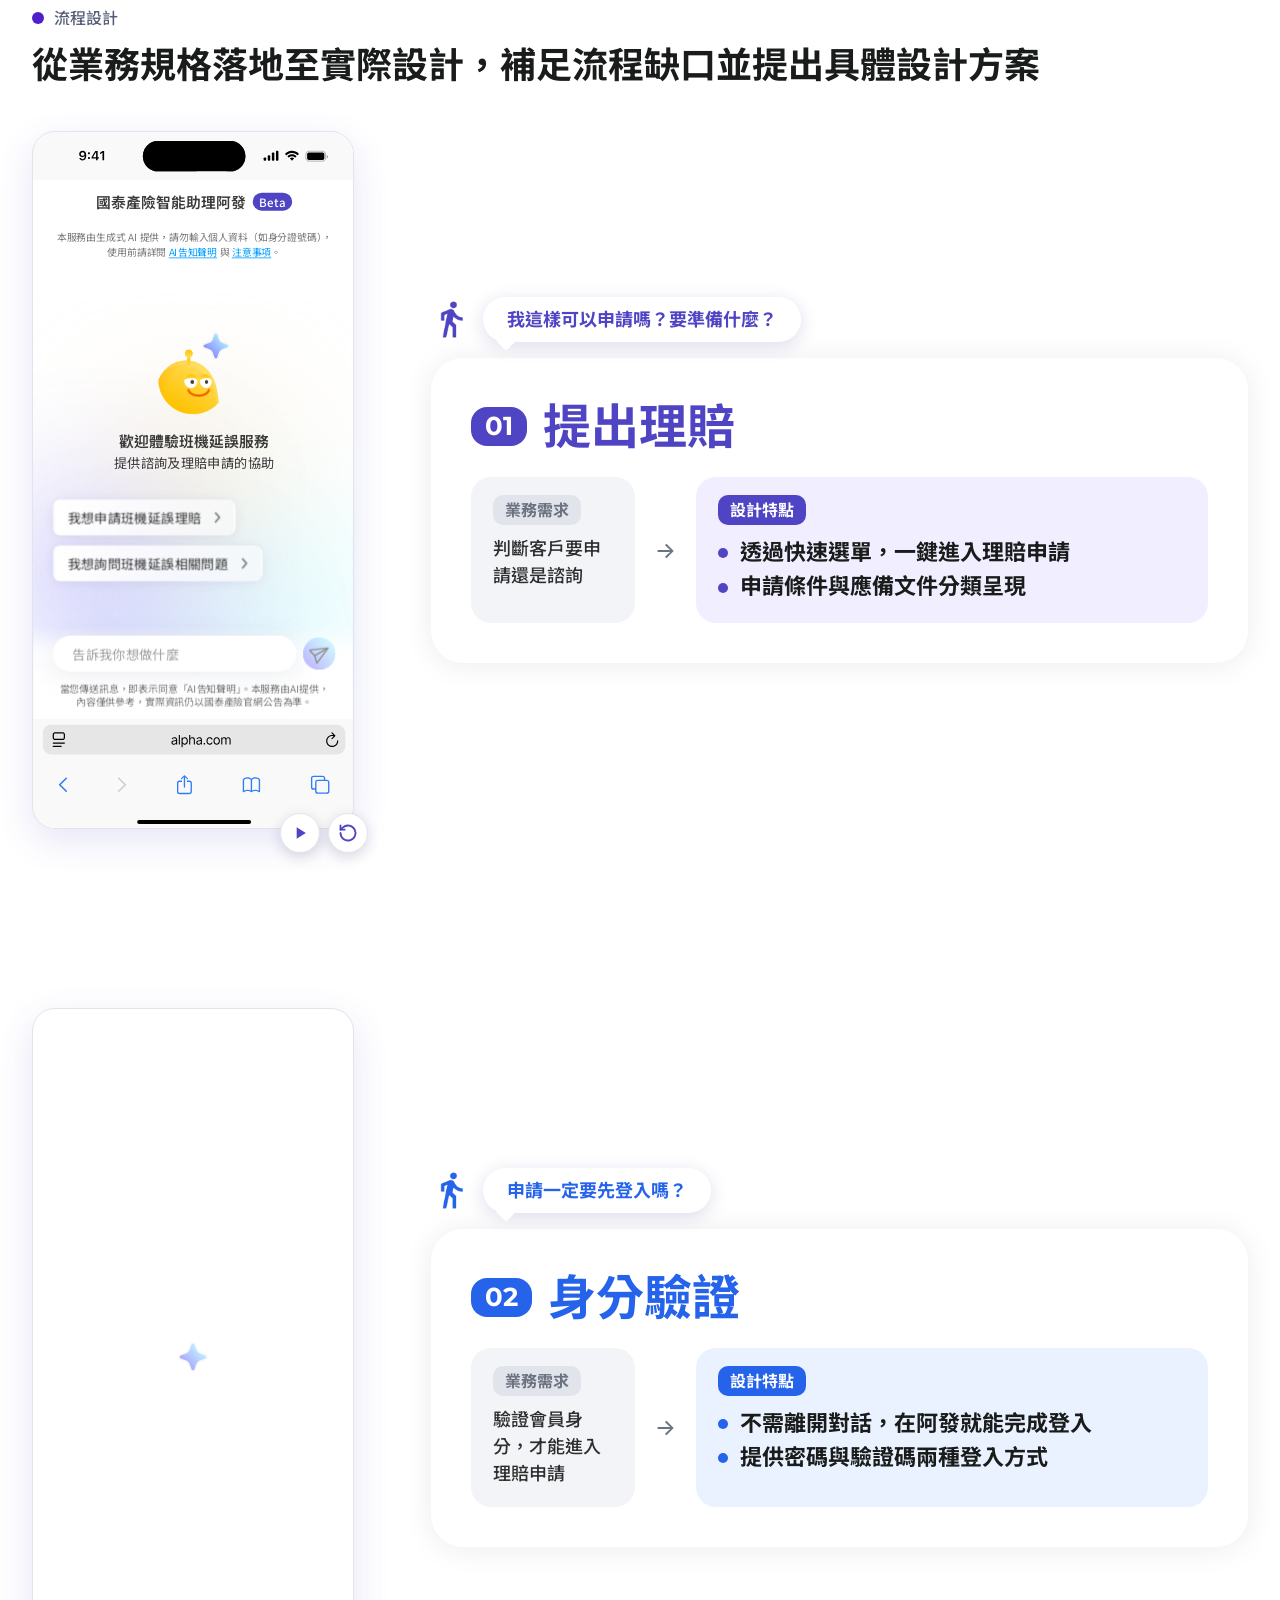
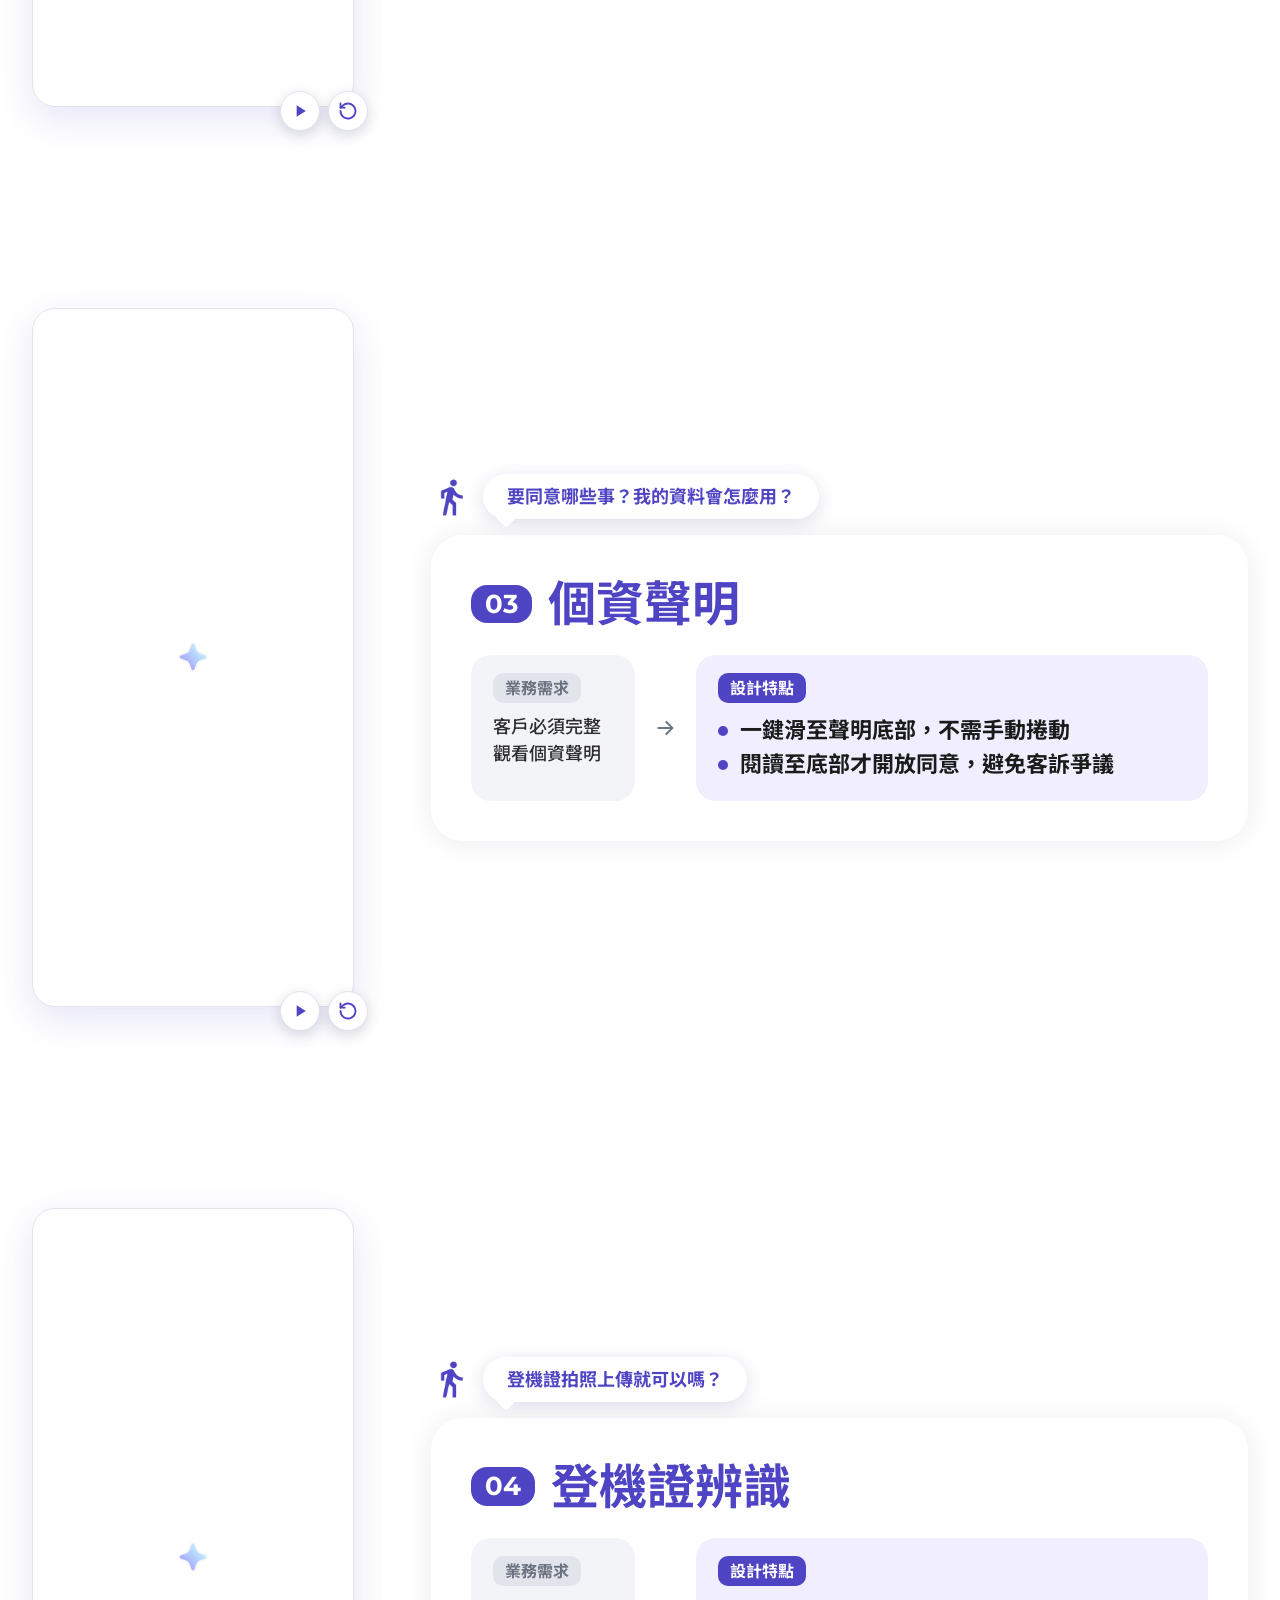
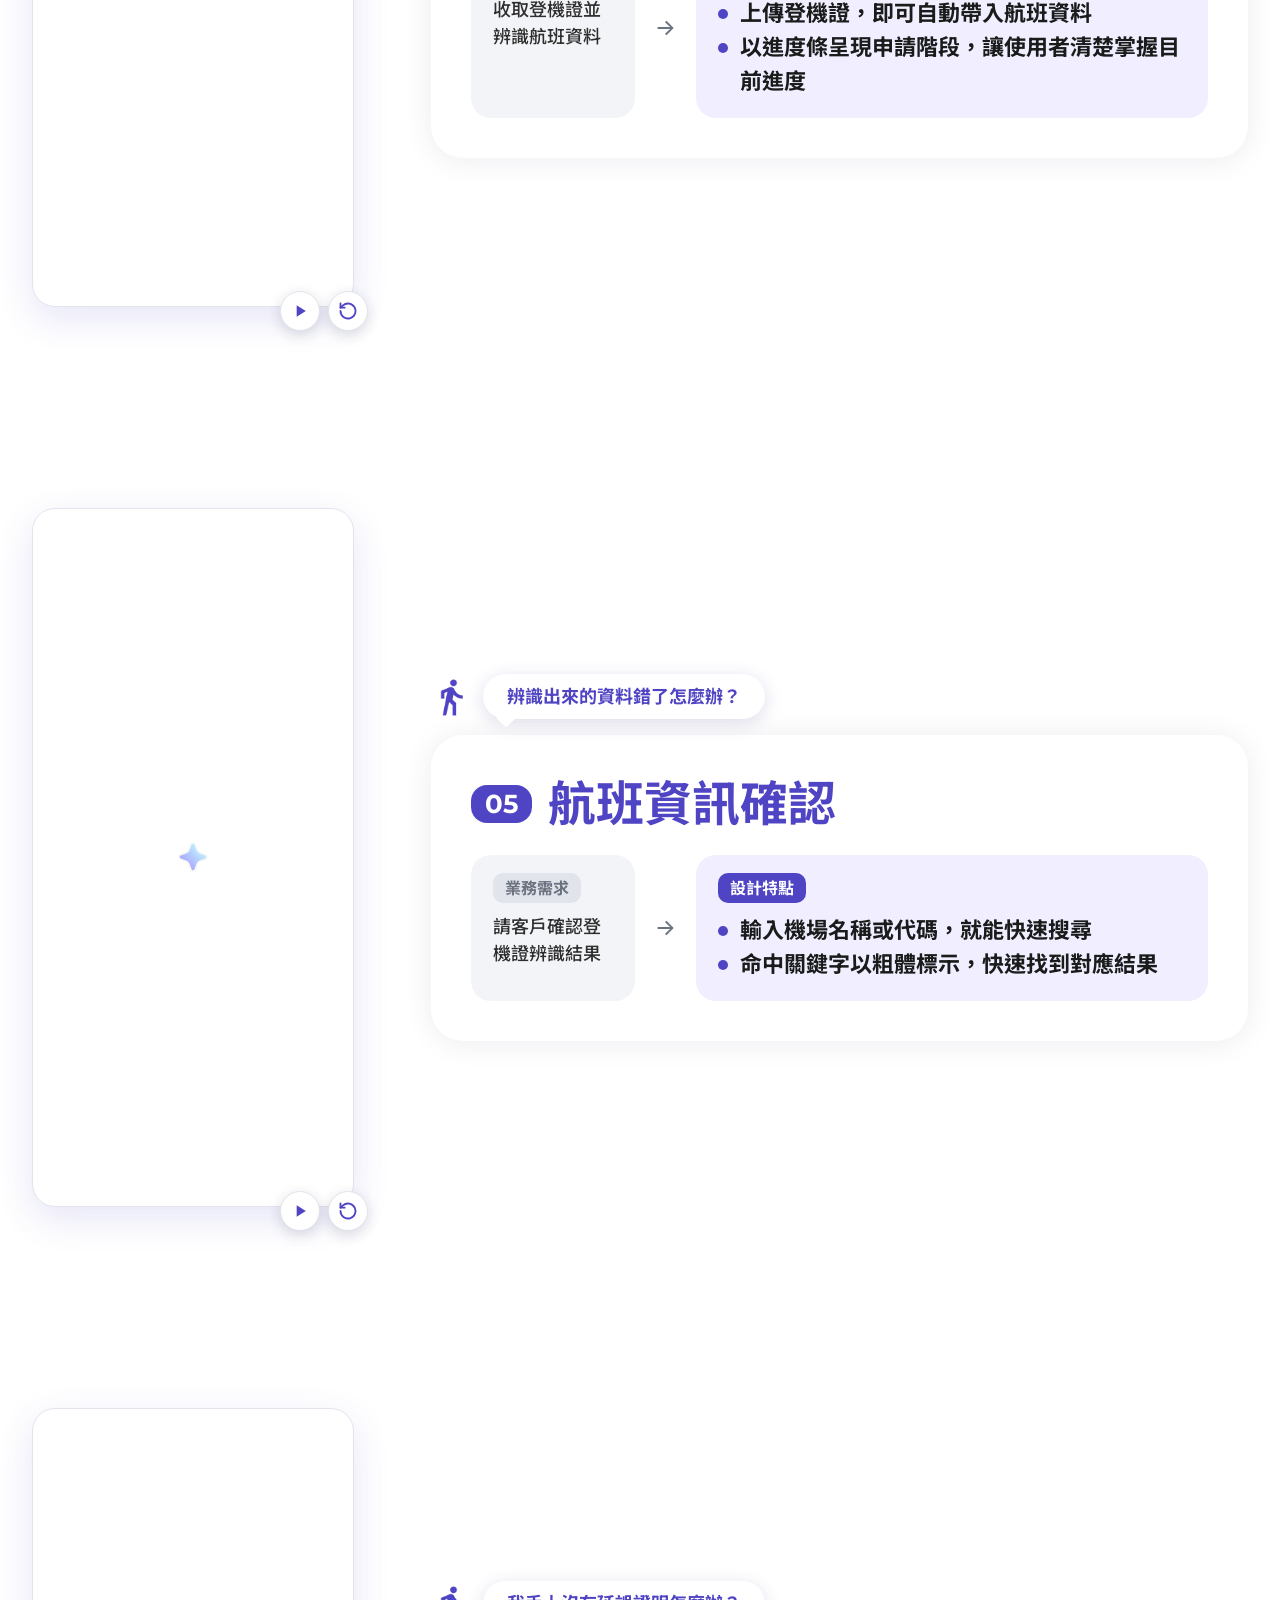
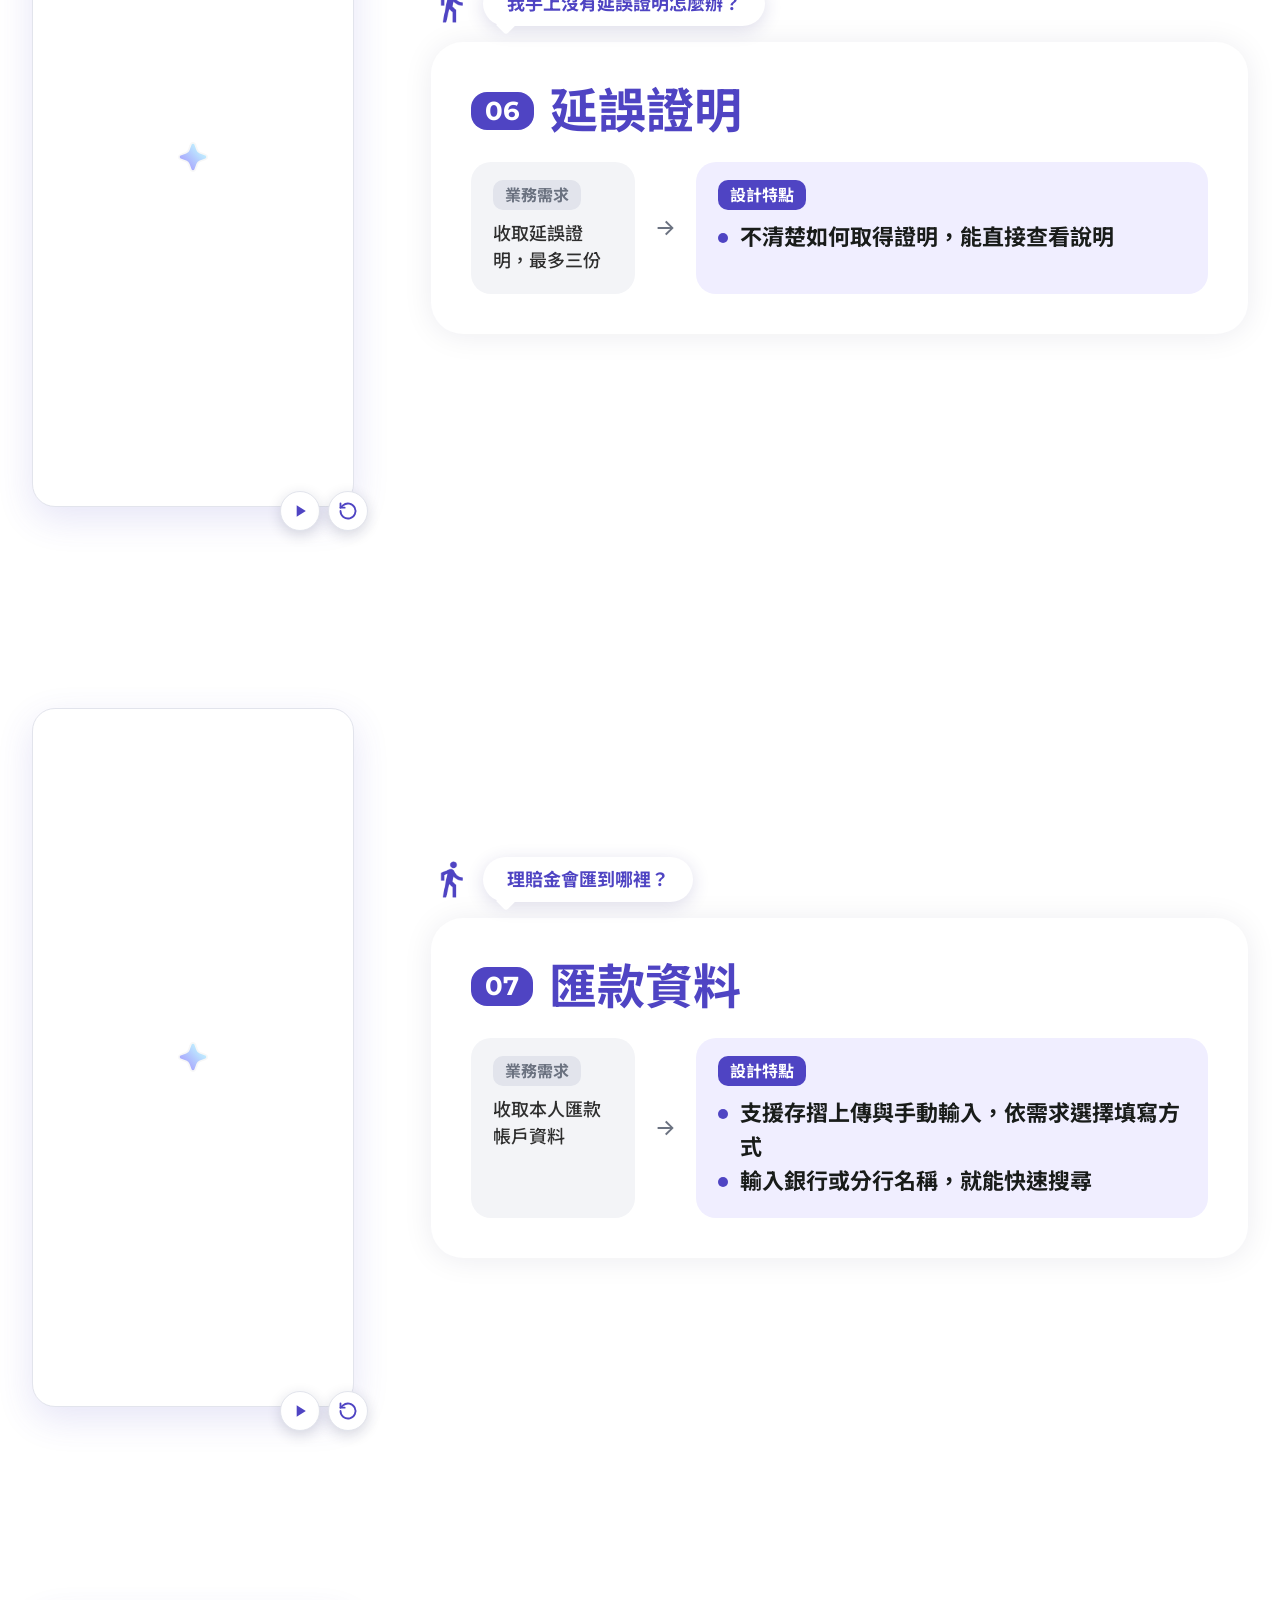
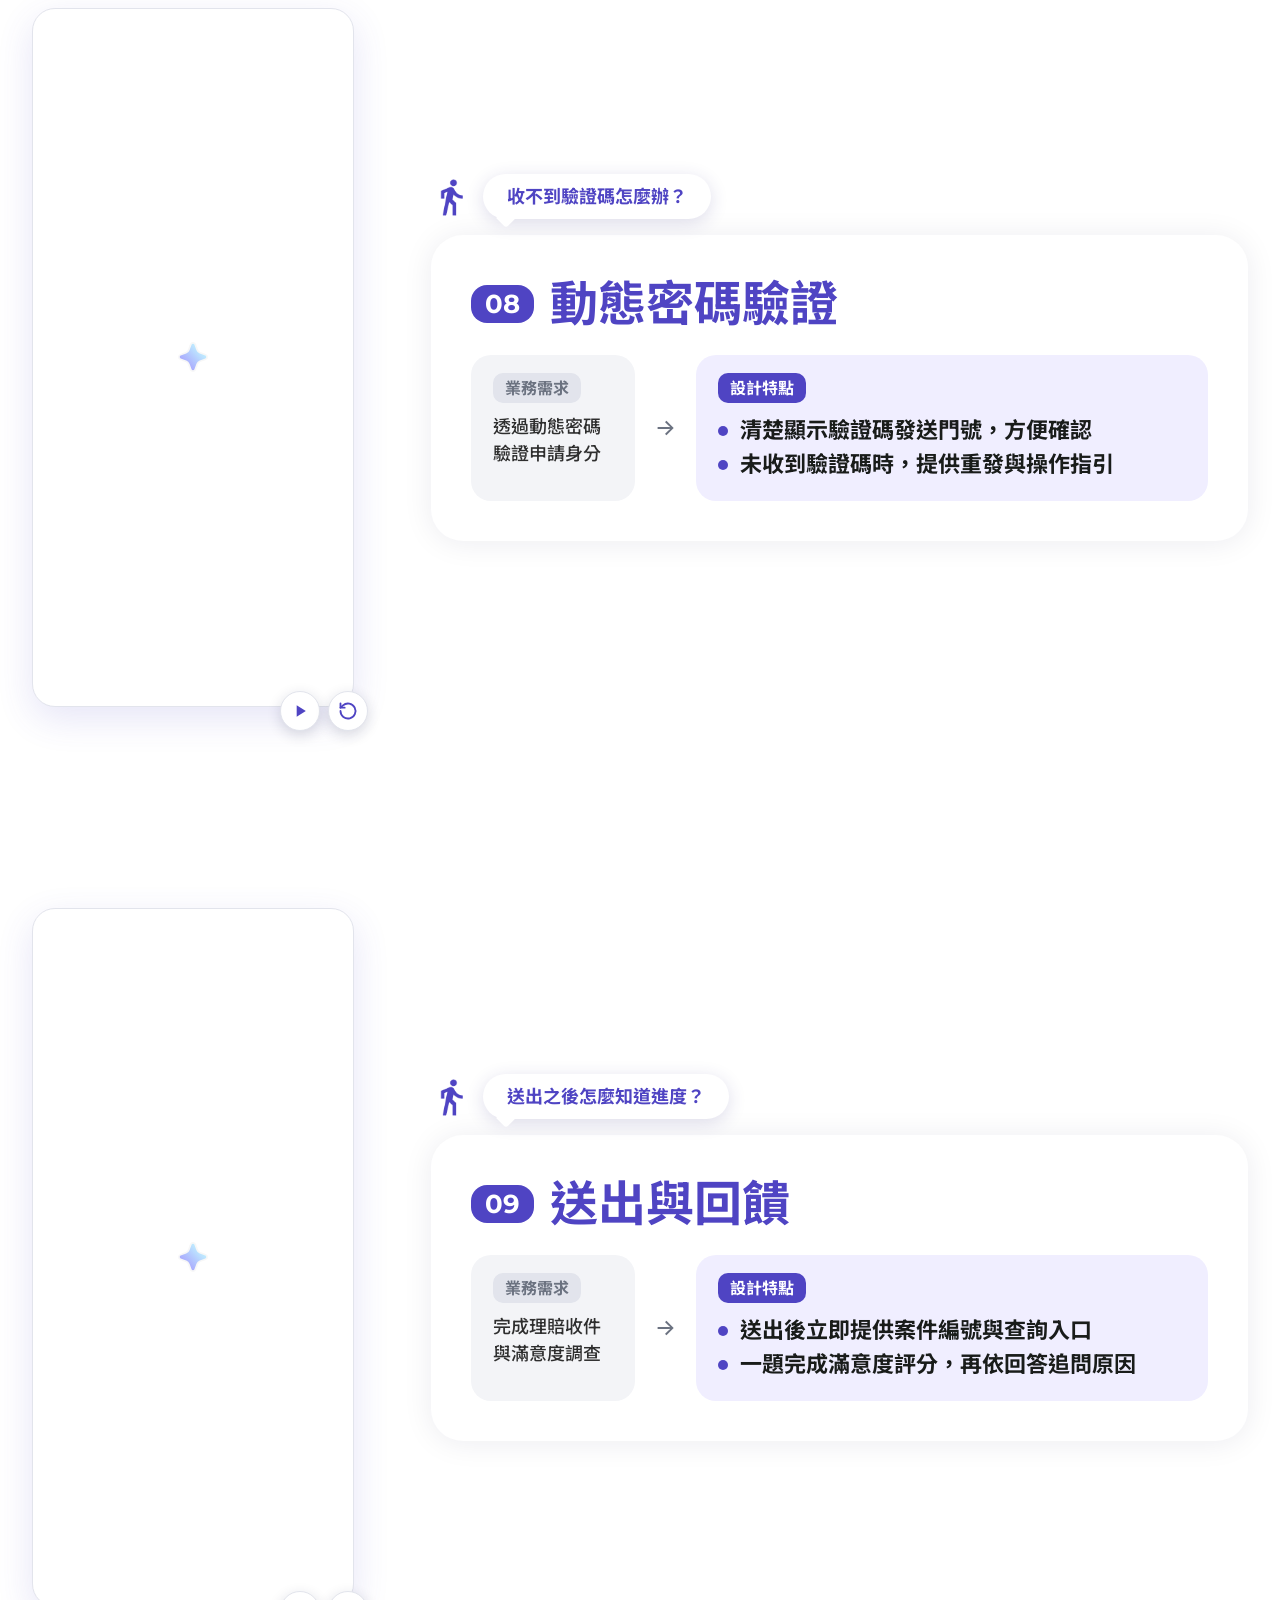
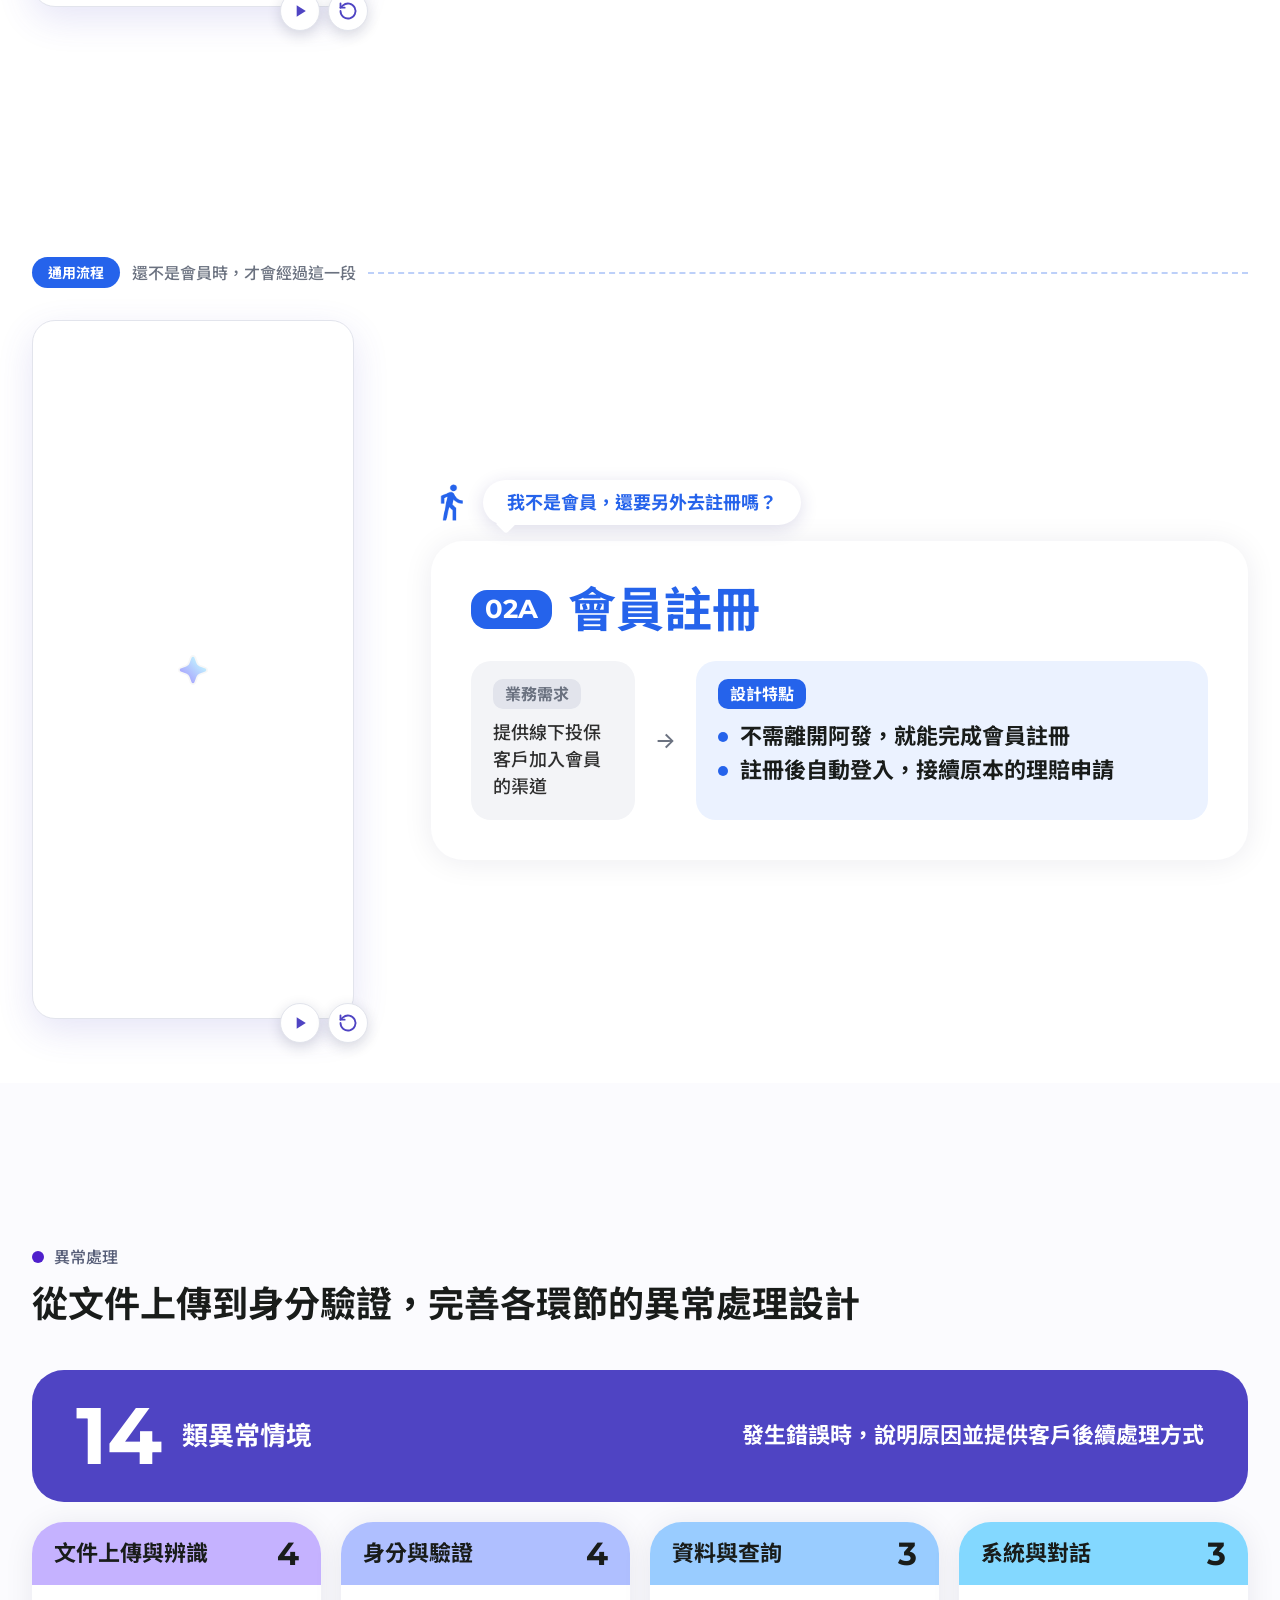
==== commit 80d087d4: "Deck: password-rule tooltip, error overview title, timeline marker 11/12 - Sign-up "set password": t" ====
--- a/public/deck/index.html
+++ b/public/deck/index.html
@@ -136,7 +136,7 @@
 
   /* 異常處理 */
   .band { background:var(--purple); color:#fff; border-radius:var(--r); padding:22px clamp(24px, 4vw, 44px); display:flex; align-items:center; justify-content:space-between; gap:24px; flex-wrap:wrap; }
-  .cats { grid-template-columns:4fr 4fr 3fr 3fr; align-items:stretch; }
+  .cats { grid-template-columns:repeat(4, 1fr); align-items:stretch; }
   .cat { overflow:visible; }
   .cat header { display:flex; align-items:center; justify-content:space-between; gap:12px; padding:14px 22px; border-radius:var(--r) var(--r) 0 0; font-size:clamp(18px, 2vw, 22px); font-weight:700; }
   .cat header .mont { font-size:32px; }
@@ -589,10 +589,10 @@
 <!-- 異常處理 -->
 <section id="errors"><div class="wrap"><div class="screen" data-screen>
   <p class="eyebrow reveal">異常處理</p>
-  <h2 class="reveal">系統錯誤也有清楚的指引，保證服務不中斷</h2>
+  <h2 class="reveal">從文件上傳到身分驗證，完善各環節的異常處理設計</h2>
   <div class="band reveal">
-    <p class="row" style="gap:20px"><span class="mont" style="font-size:clamp(56px, 7vw, 80px)">14</span><span class="col"><b style="font-size:clamp(20px, 2.4vw, 26px)">類異常情境</b><span style="font-size:16px;opacity:.82">4 大分類 · 分層處理</span></span></p>
-    <b style="font-size:clamp(17px, 2vw, 22px)">發生錯誤時，說明原因並提供後續處理方式</b>
+    <p class="row" style="gap:20px"><span class="mont" style="font-size:clamp(56px, 7vw, 80px)">14</span><b style="font-size:clamp(20px, 2.4vw, 26px)">類異常情境</b></p>
+    <b style="font-size:clamp(17px, 2vw, 22px)">發生錯誤時，說明原因並提供客戶後續處理方式</b>
   </div>
   <div class="grid cats reveal" style="margin-top:20px">
     <div class="card cat"><header style="background:#c5b2ff">文件上傳與辨識<span class="mont">4</span></header><ul><li>檔案格式錯誤</li><li>檔案超過 10 MB</li><li>文件無法辨識</li><li>系統辨識異常</li></ul></div>
@@ -623,7 +623,7 @@
   <p class="eyebrow reveal">專案時程</p>
   <h2 class="reveal"><span class="purple">2 個月即完成設計交付</span>，銜接開發測試與 2027 年第一季上線計畫</h2>
   <div class="gantt-wrap reveal"><div class="scaler" data-w="1920" style="--sw:1920;--sh:870">
-    <div class="canvas" role="img" aria-label="時程圖：8 月到 10 月完成 P1 設計、P2 設計與測試、流程調整，9 月 P1 交付、10 月 P2 交付；11 月起產險 RD 與廠商開發、SIT、QA 修正，預計 2027 年第一季上線。目前在 11/9。">
+    <div class="canvas" role="img" aria-label="時程圖：8 月到 10 月完成 P1 設計、P2 設計與測試、流程調整，9 月 P1 交付、10 月 P2 交付；11 月起產險 RD 與廠商開發、SIT、QA 修正，預計 2027 年第一季上線。目前在 11/12。">
       <span class="month" style="left:330px">8月</span><span class="month" style="left:539px">9月</span><span class="month" style="left:748px">10月</span><span class="month" style="left:957px">11月</span><span class="month" style="left:1166px">12月</span><span class="month" style="left:1375px">1月</span><span class="month" style="left:1584px">2月</span>
       <b class="purple" style="left:96px;top:233px;font-size:48px;line-height:58px">產險阿發</b>
       <b class="chip" style="left:96px;top:307px;background:rgba(227,220,255,.55);border-radius:18px;padding:8px 16px;font-size:20px;line-height:22px;color:#4c37dd">班機延誤</b>
@@ -637,7 +637,7 @@
       <div class="ms" style="left:757px;top:323px"><span class="bar p">P2 交付</span></div>
       <div class="ms" style="left:1632px;top:620px"><span class="bar p" style="min-width:300px">預計 2027 Q1 上線</span></div>
       <div class="col" style="left:1005px;top:0;width:56px;height:851px;align-items:center;color:#fc854e">
-        <b style="font-size:32px;line-height:39px">11/9</b>
+        <b style="font-size:32px;line-height:39px;white-space:nowrap">11/12</b>
         <i style="margin-top:14px;border:15px solid transparent;border-top:26px solid currentColor;border-bottom:0"></i>
         <i style="flex:1;width:3px;background:currentColor;margin-top:-4px"></i>
       </div>
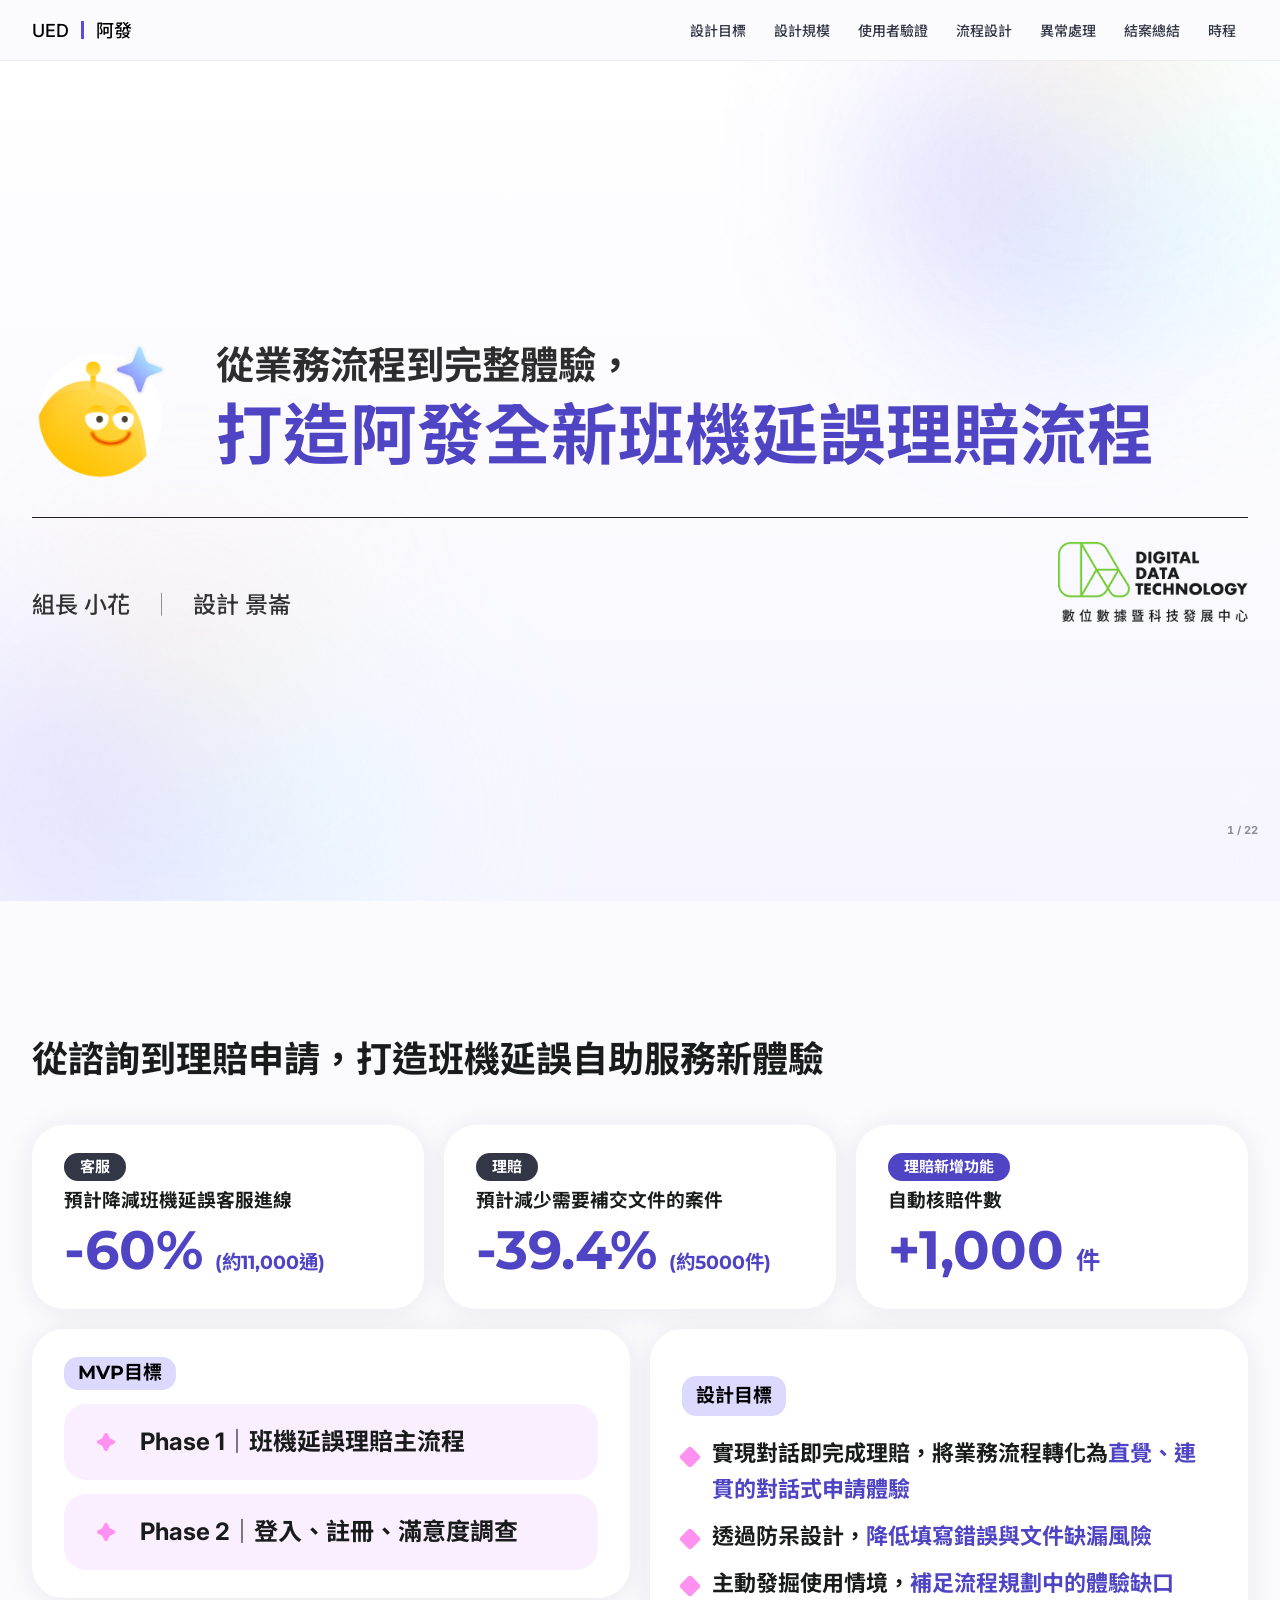
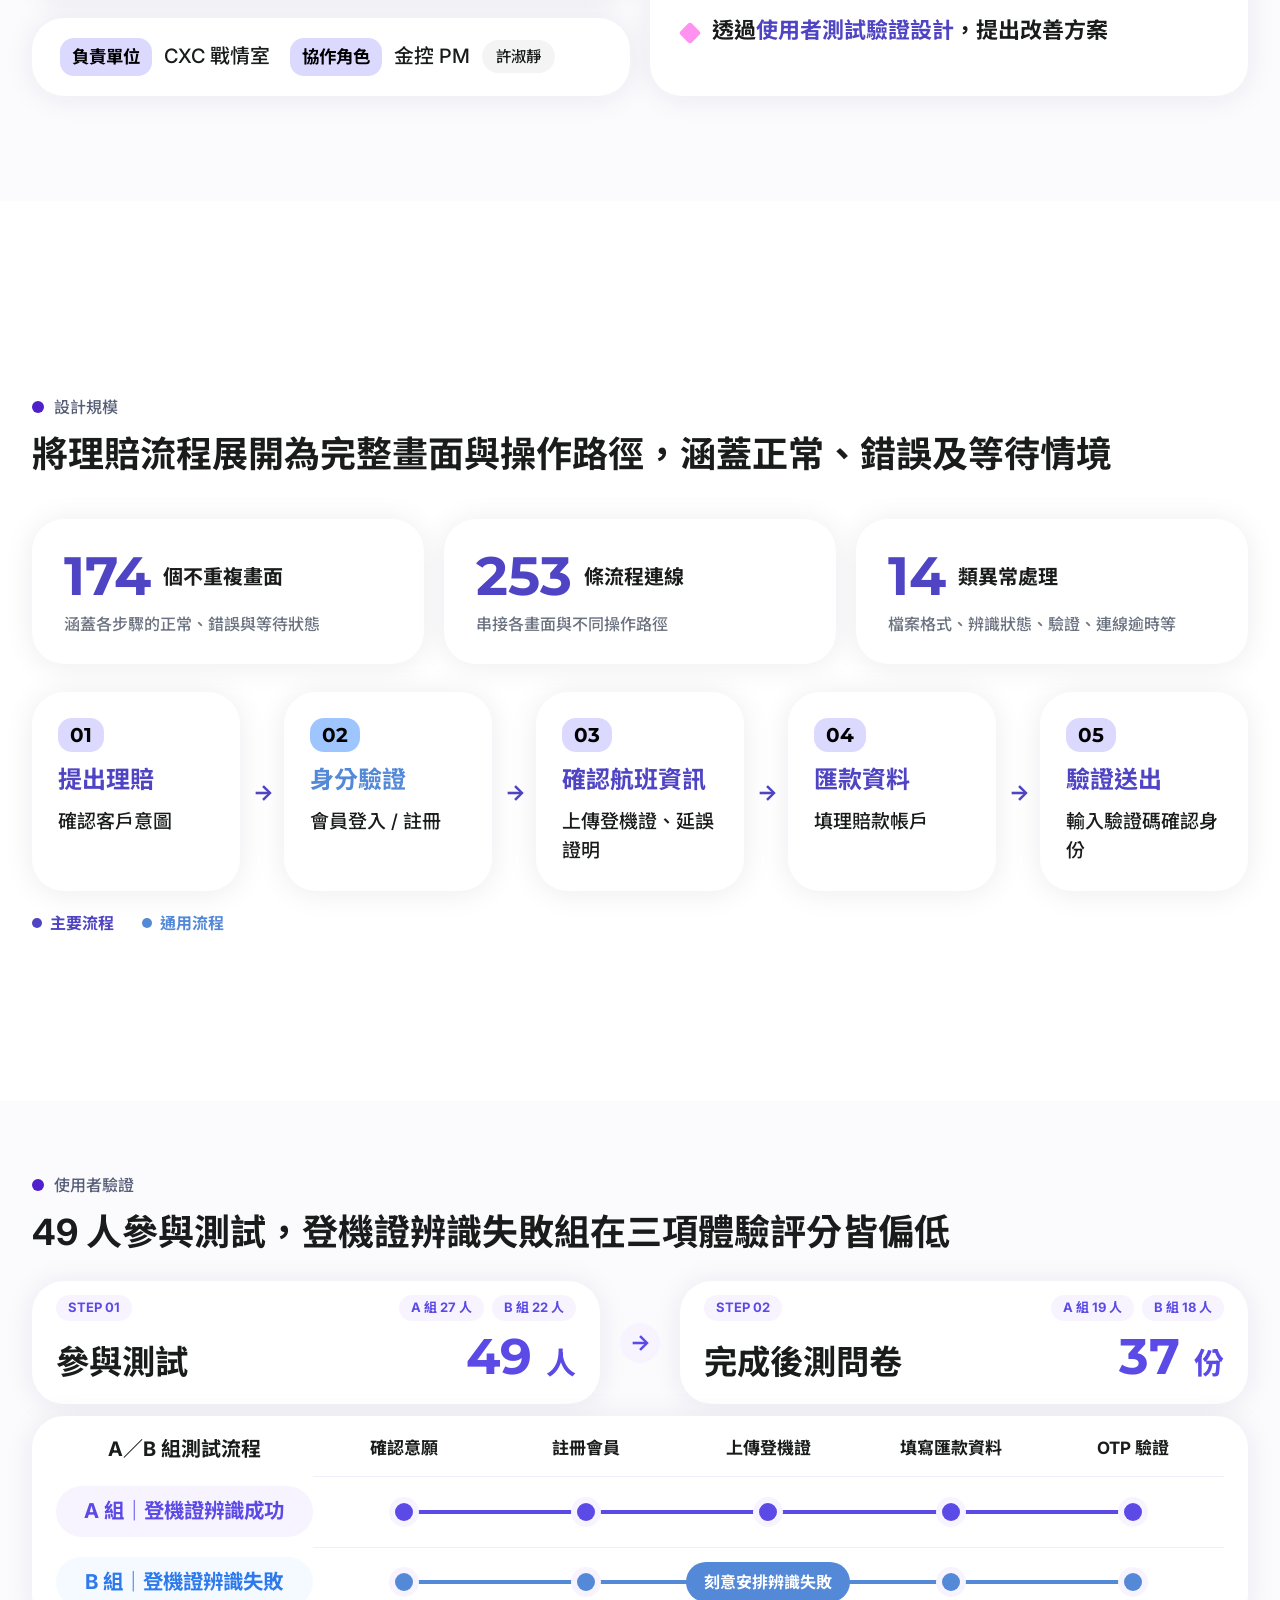
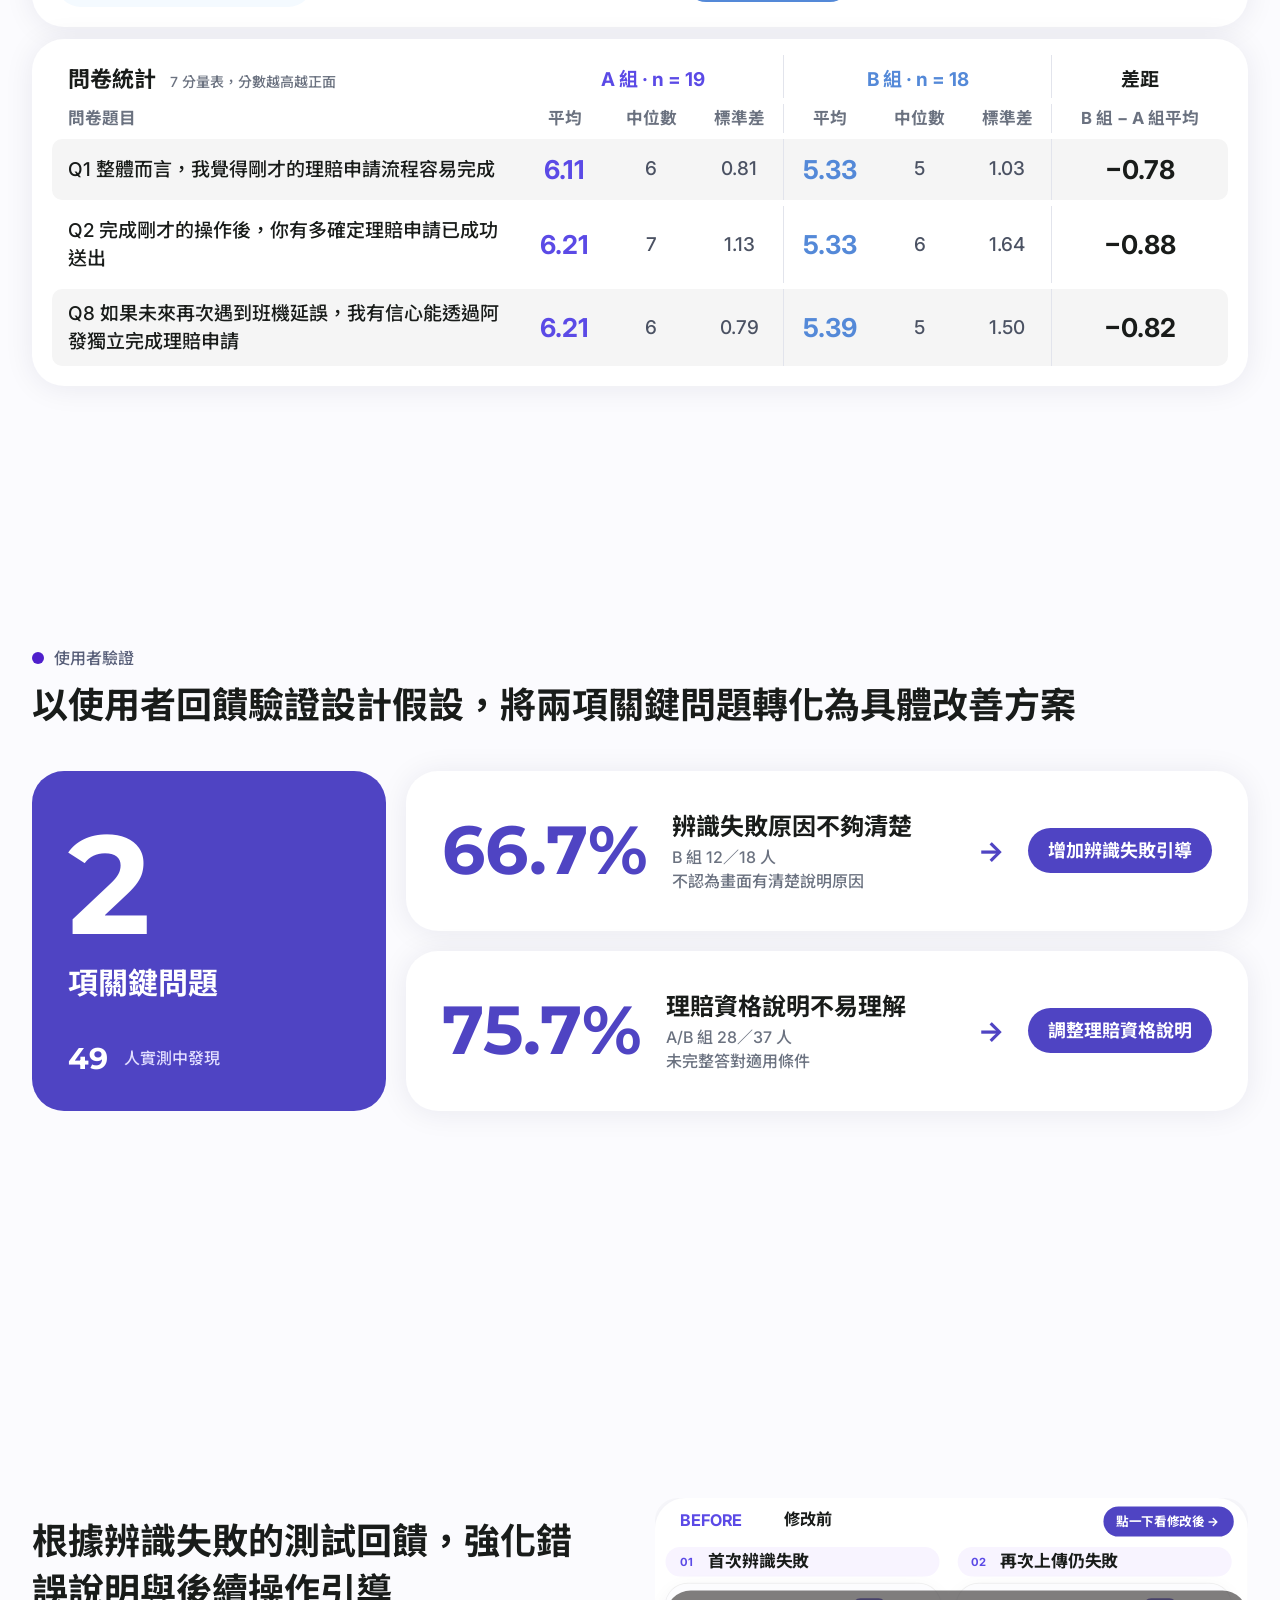
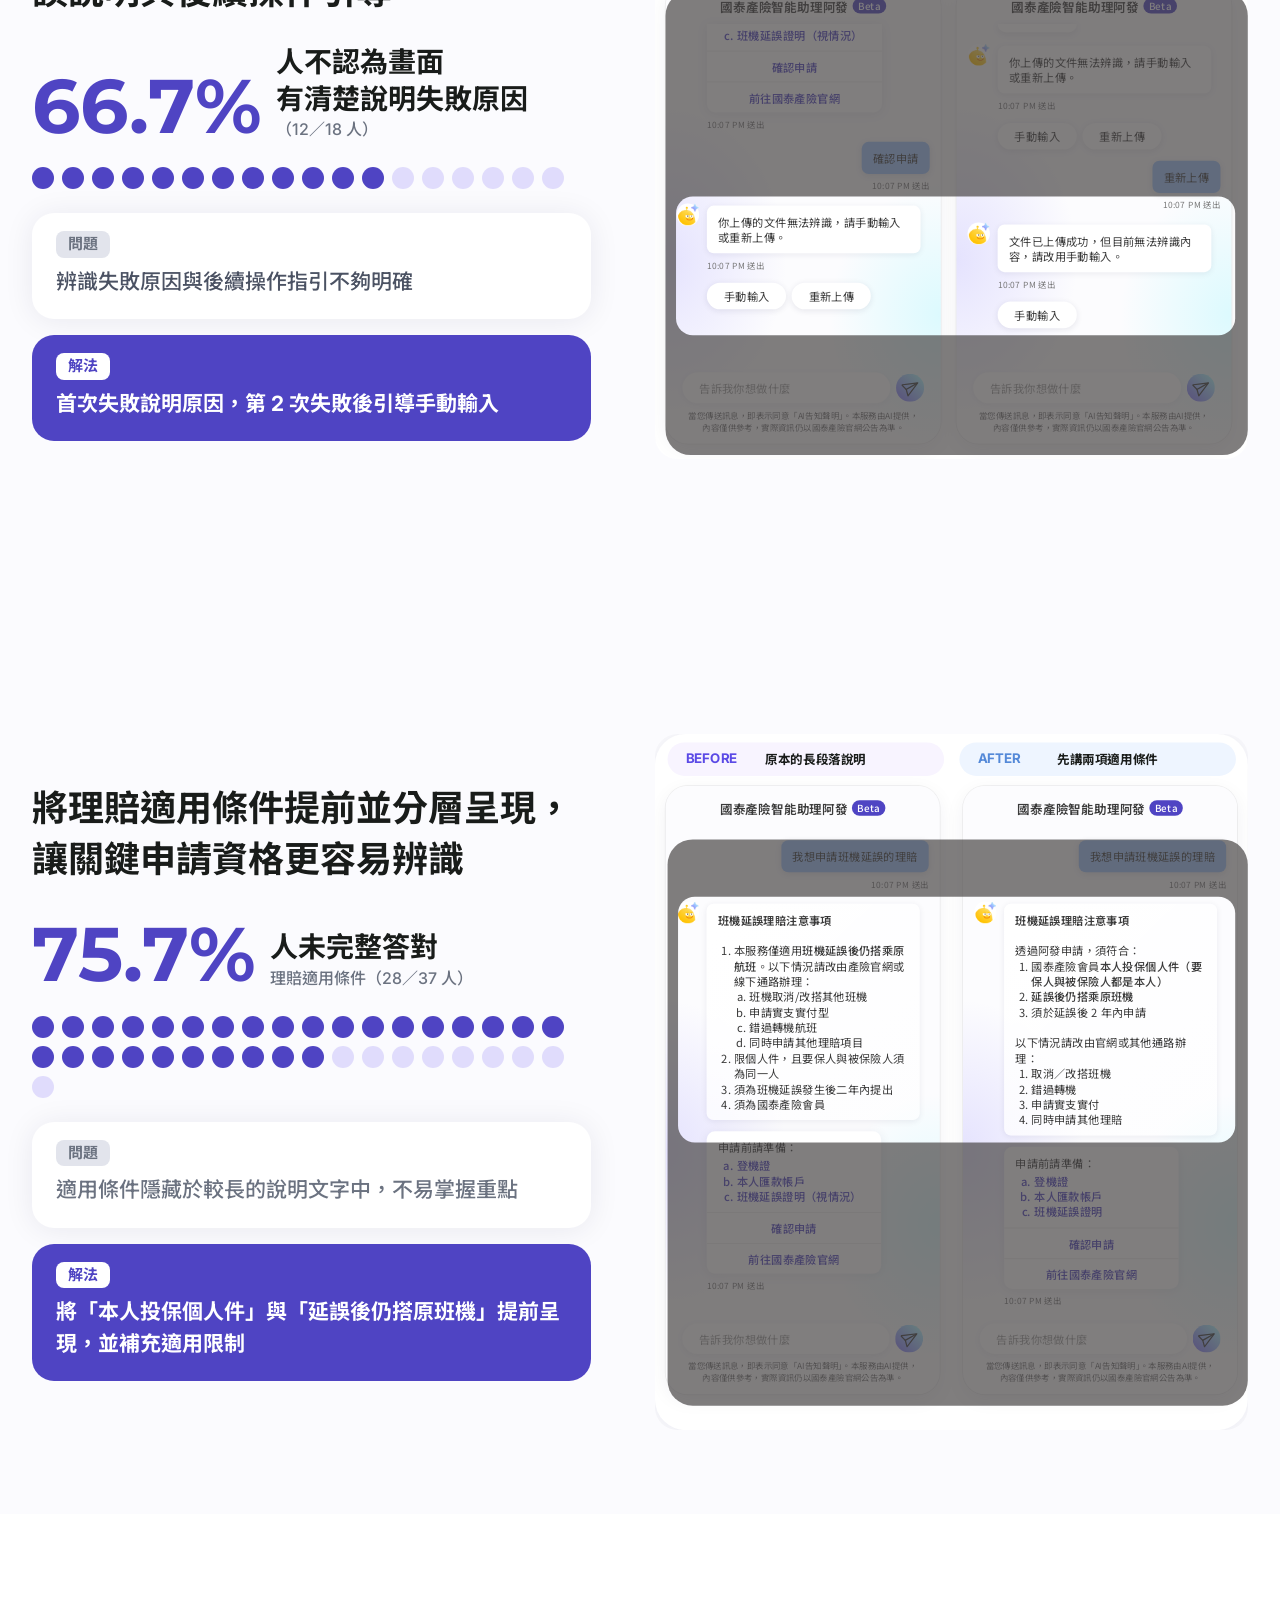
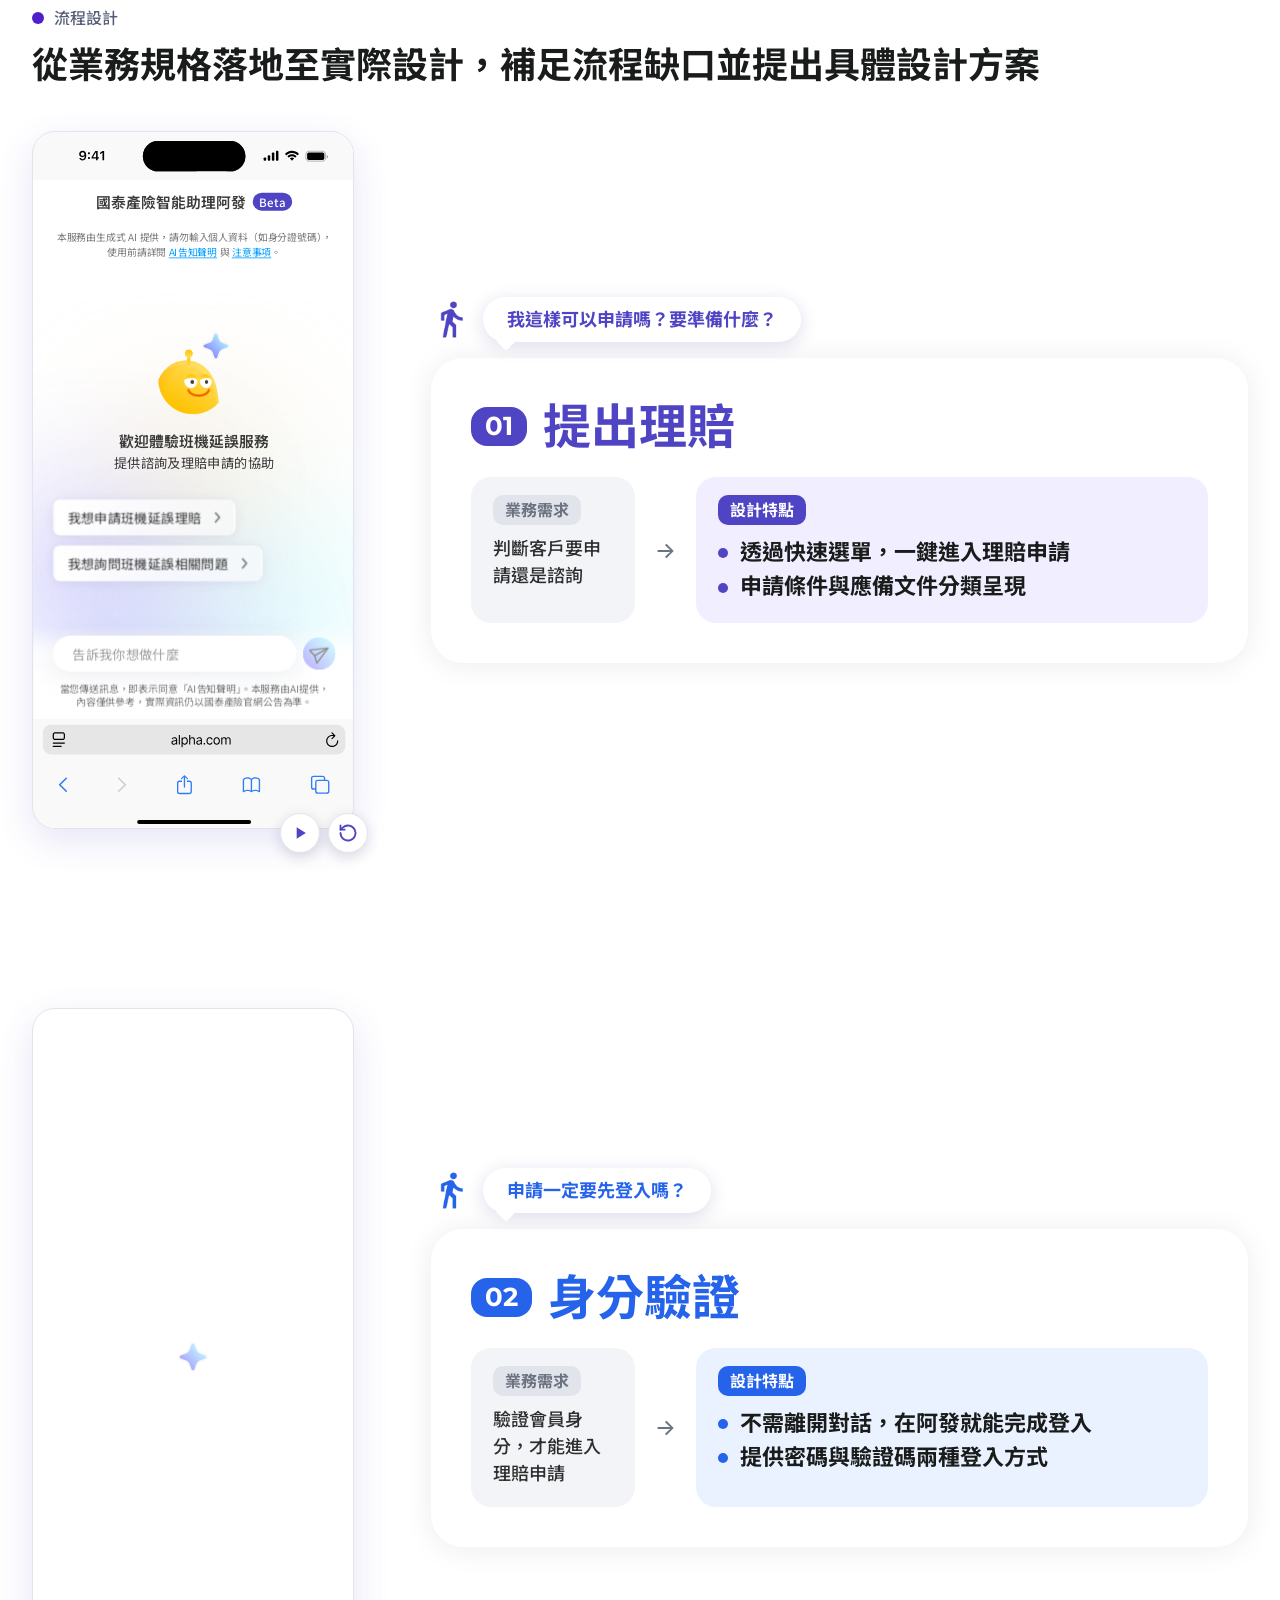
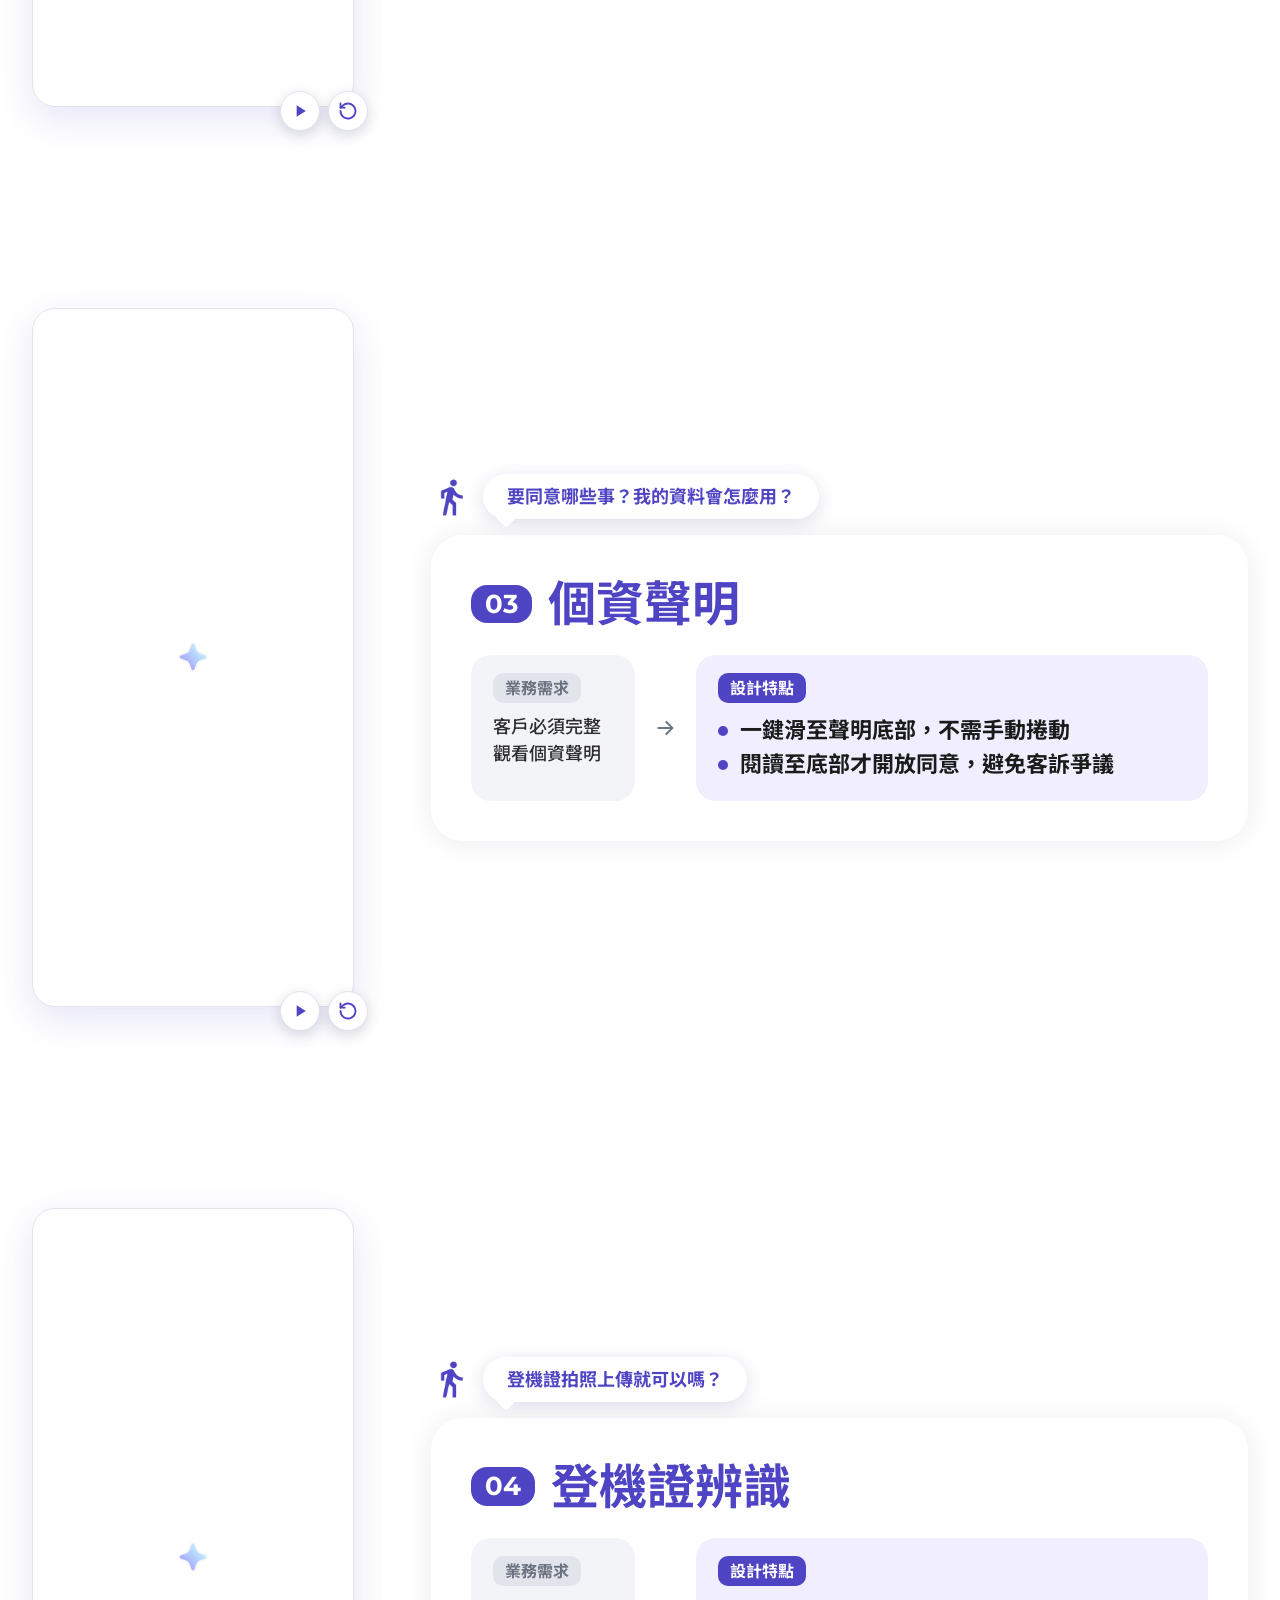
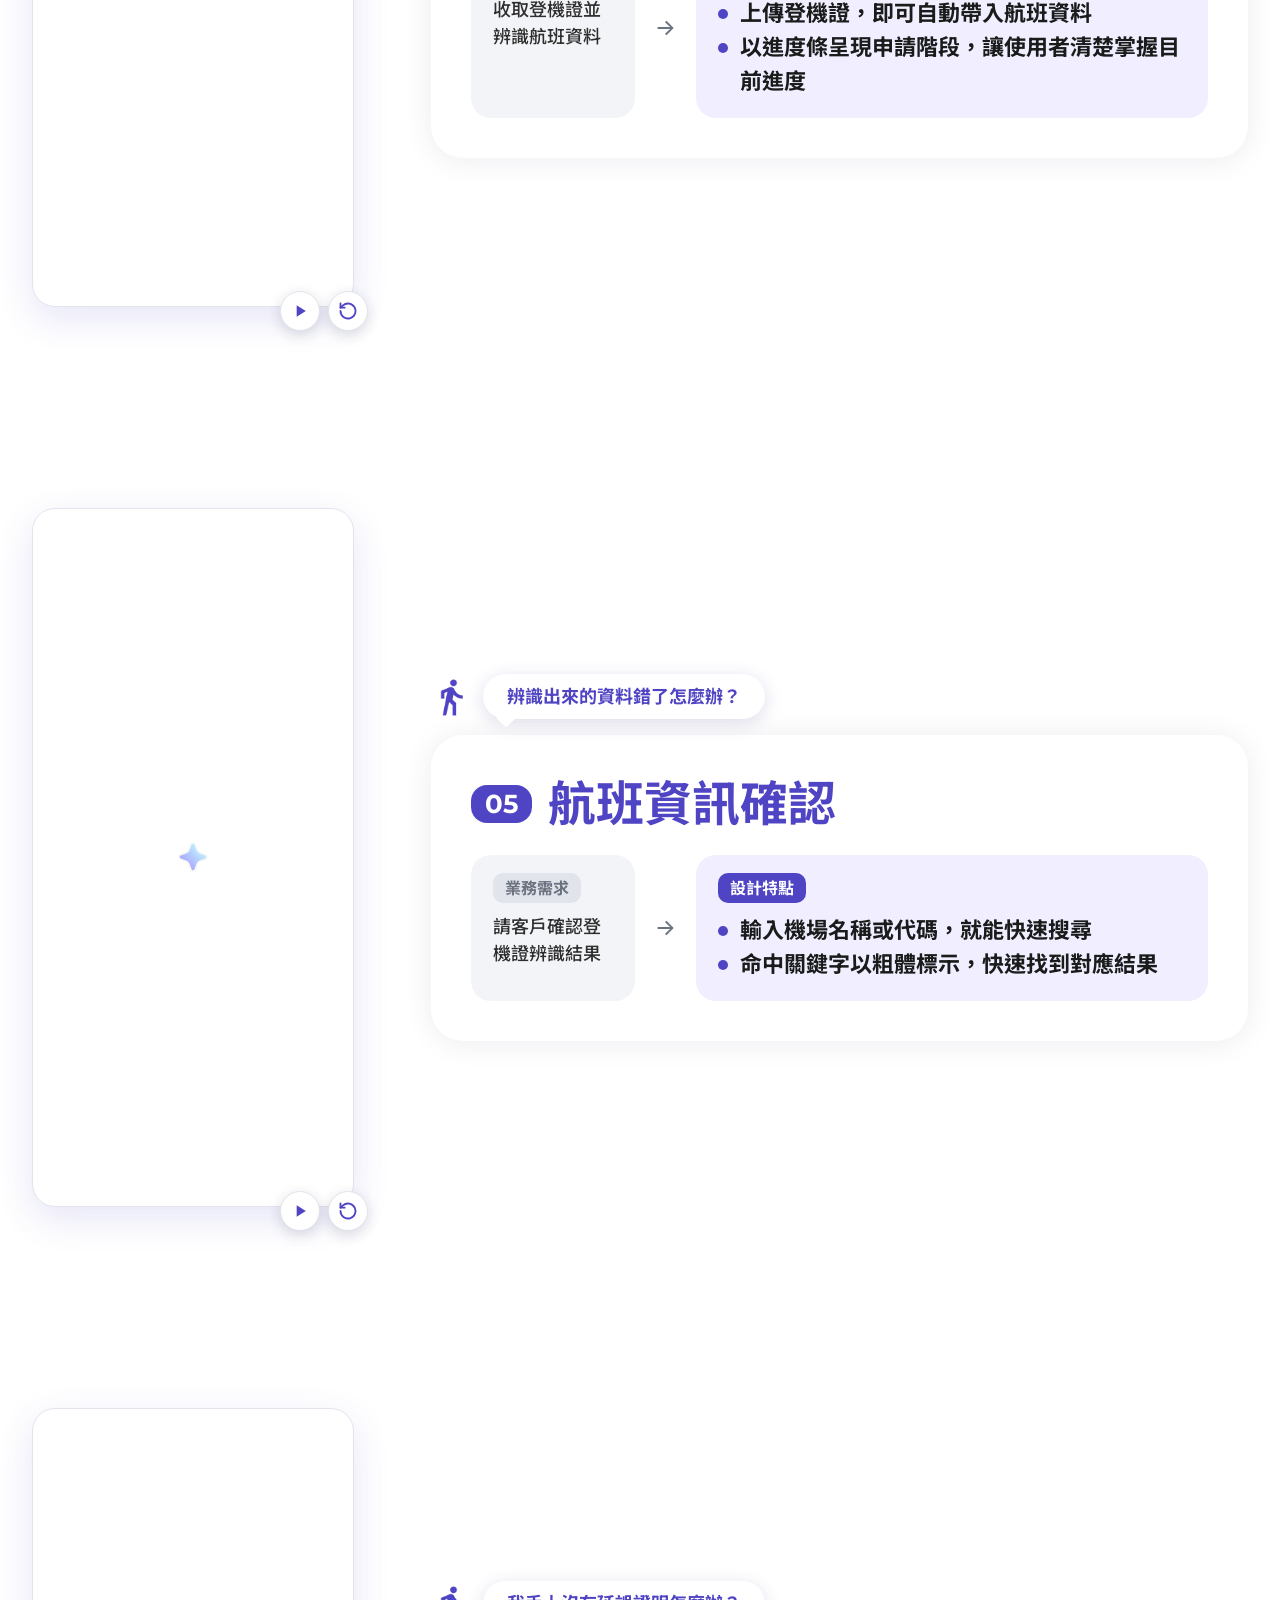
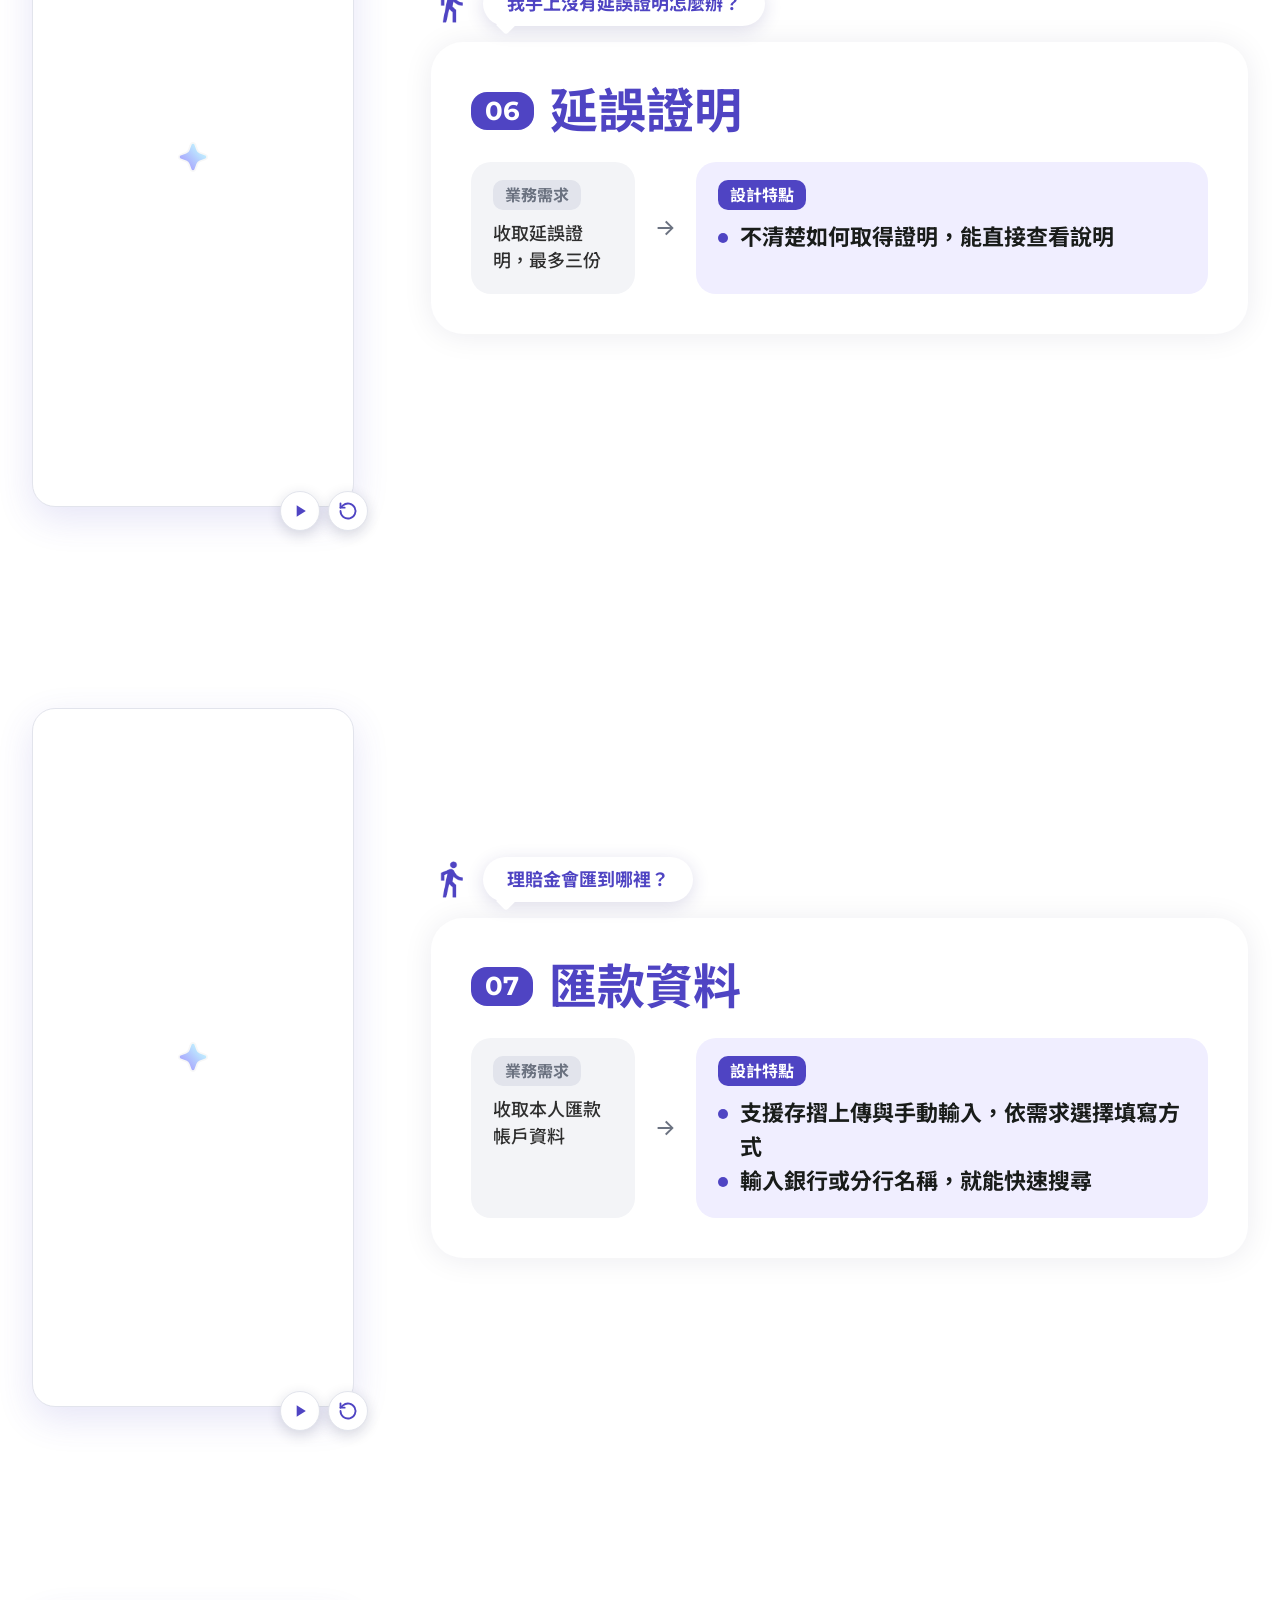
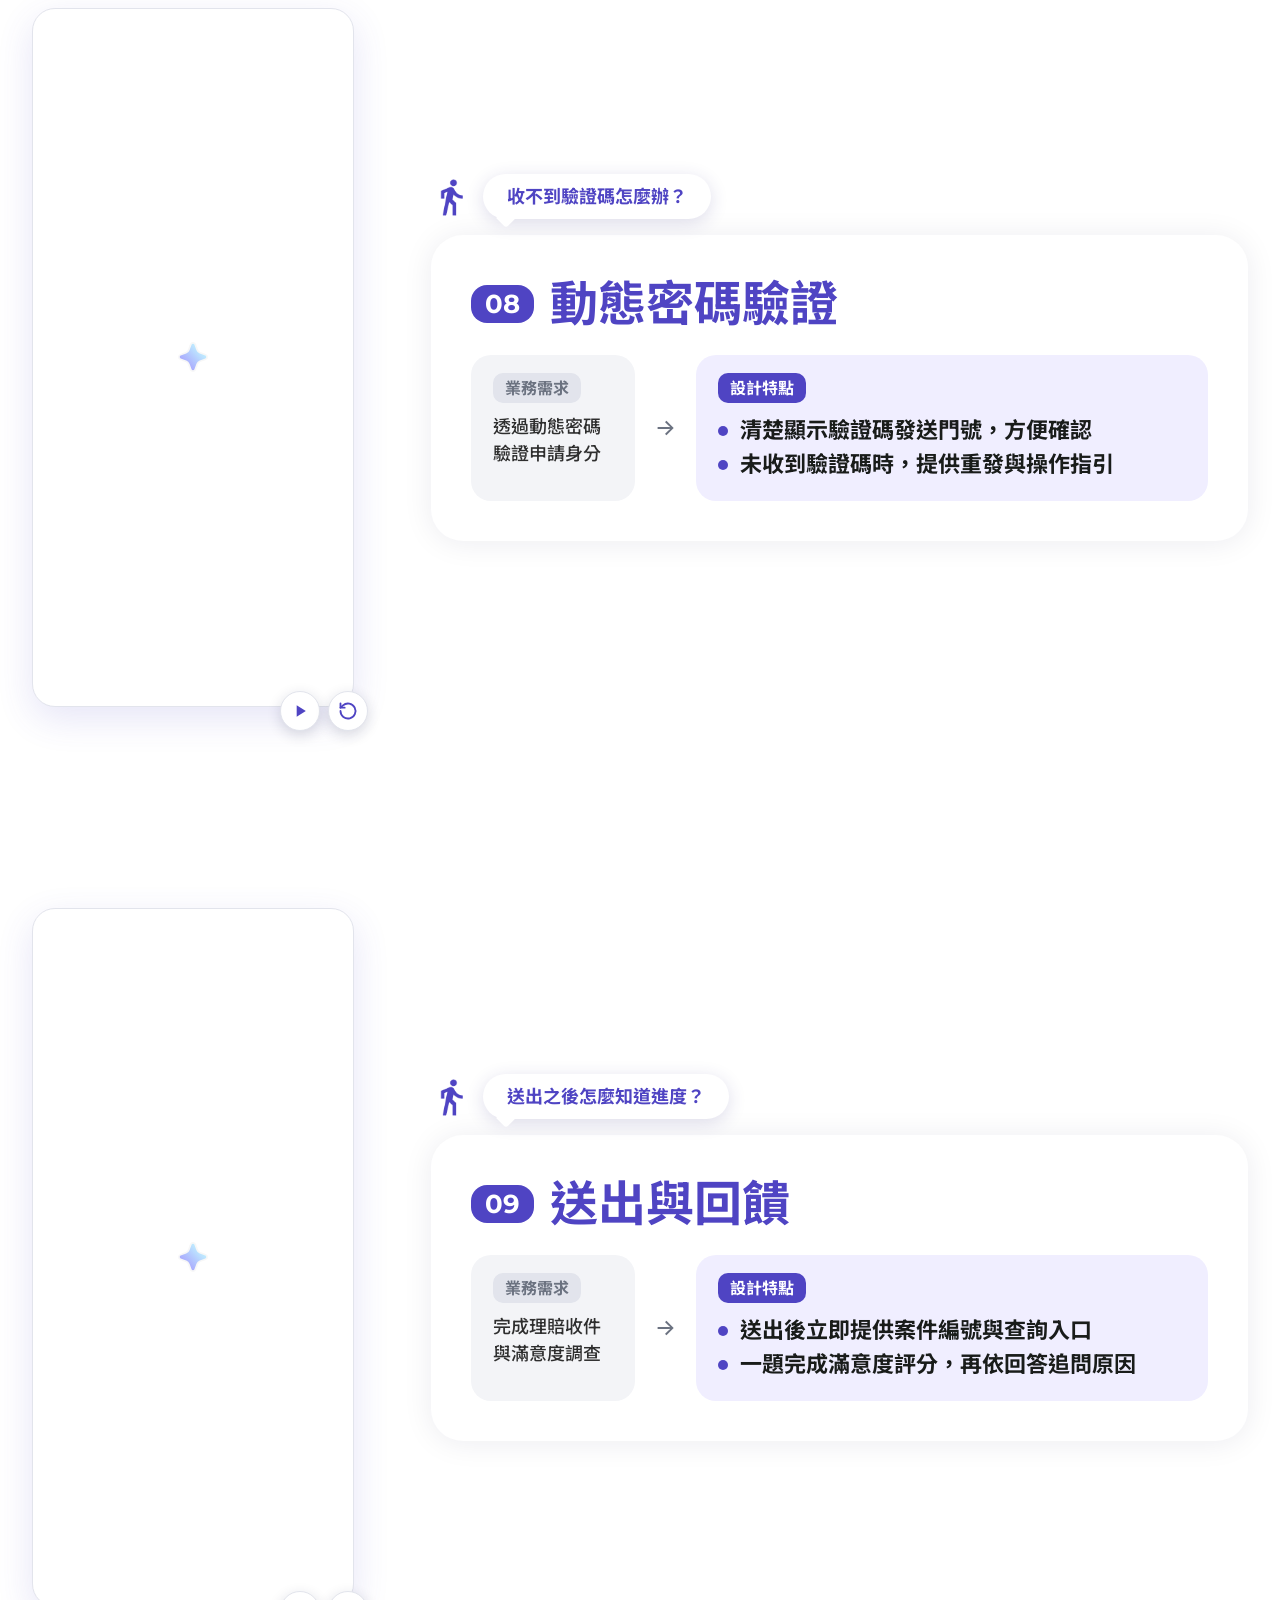
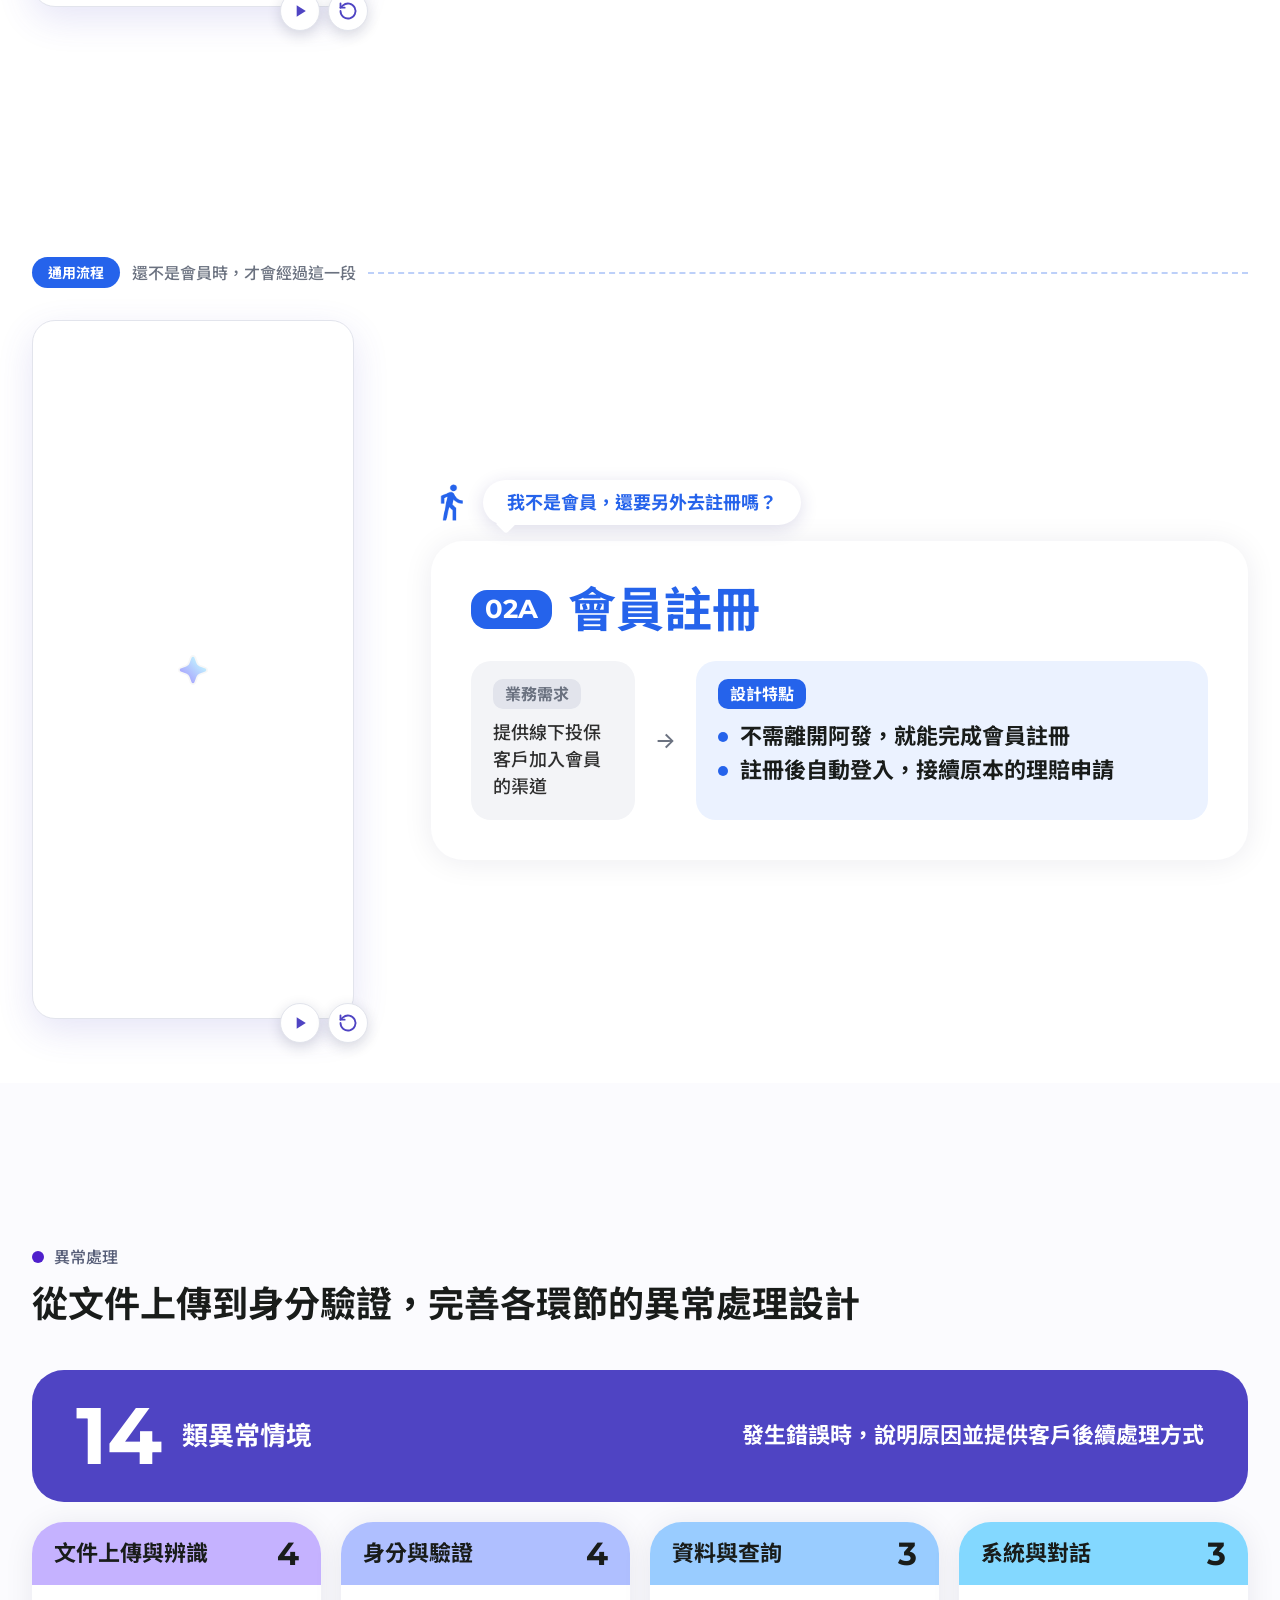
==== commit 57c18ebb: "Deck: rename summary goal 03 to 完善體驗 Co-Authored-By: Claude <noreply@anthropic.com>" ====
--- a/public/deck/index.html
+++ b/public/deck/index.html
@@ -728,7 +728,7 @@
 document.getElementById('goalrows').innerHTML = [
   ['01','對話式申請','10','個步驟','整合諮詢與理賠申請，讓客戶在阿發完成完整申請流程'],
   ['02','防呆設計','14','類異常','針對不同異常，提供錯誤提示、操作引導與替代方案'],
-  ['03','補足缺口','174','個畫面','依業務需求檢視操作情境，補齊流程中的體驗缺口'],
+  ['03','完善體驗','174','個畫面','依業務需求檢視操作情境，補齊流程中的體驗缺口'],
   ['04','使用者驗證','49','人實測','透過實際操作測試發現體驗問題，提出 5 項設計調整'],
 ].map(([no, name, n, unit, desc]) => `<div class="card goalrow">${CHECK}<span class="no chip mont">${no}</span><b class="purple" style="font-size:22px">${name}</b><span class="row" style="gap:6px;align-items:baseline"><span class="mont n">${n}</span><b>${unit}</b></span><p>${desc}</p></div>`).join('');
 
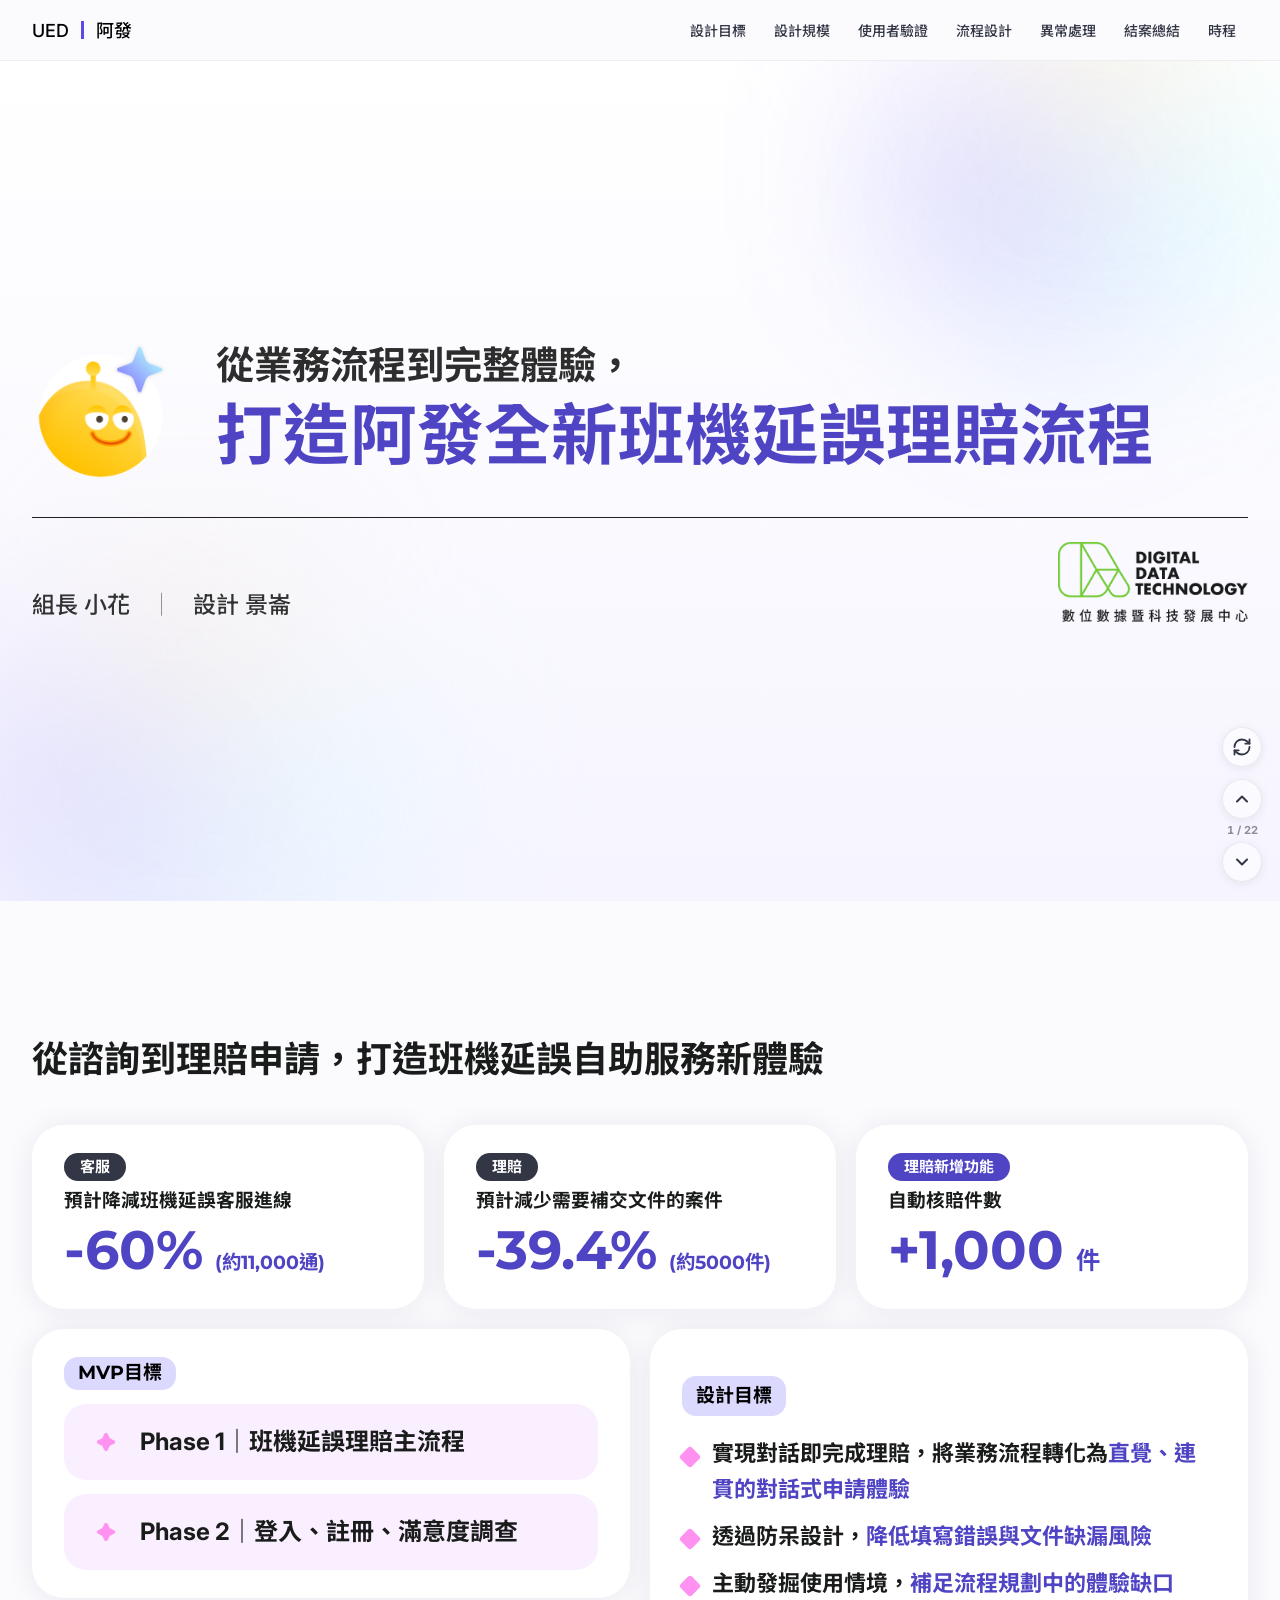
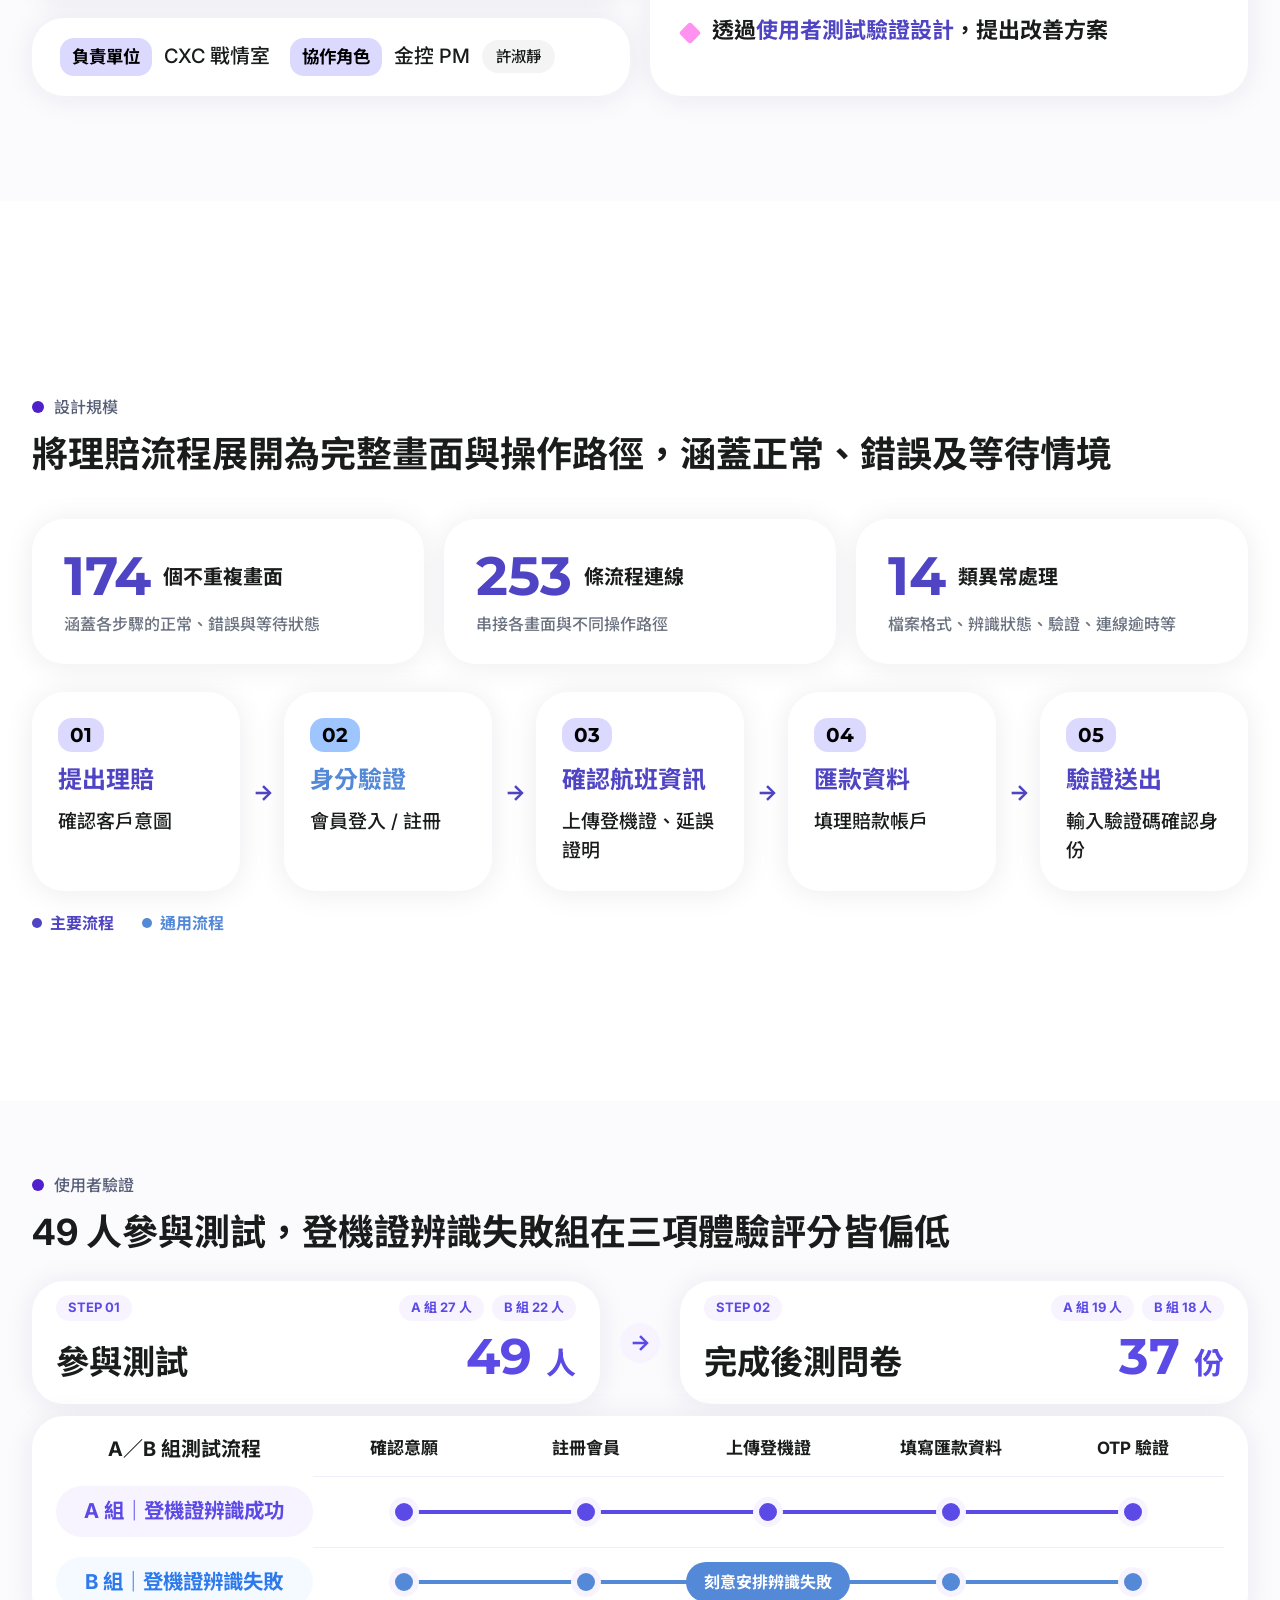
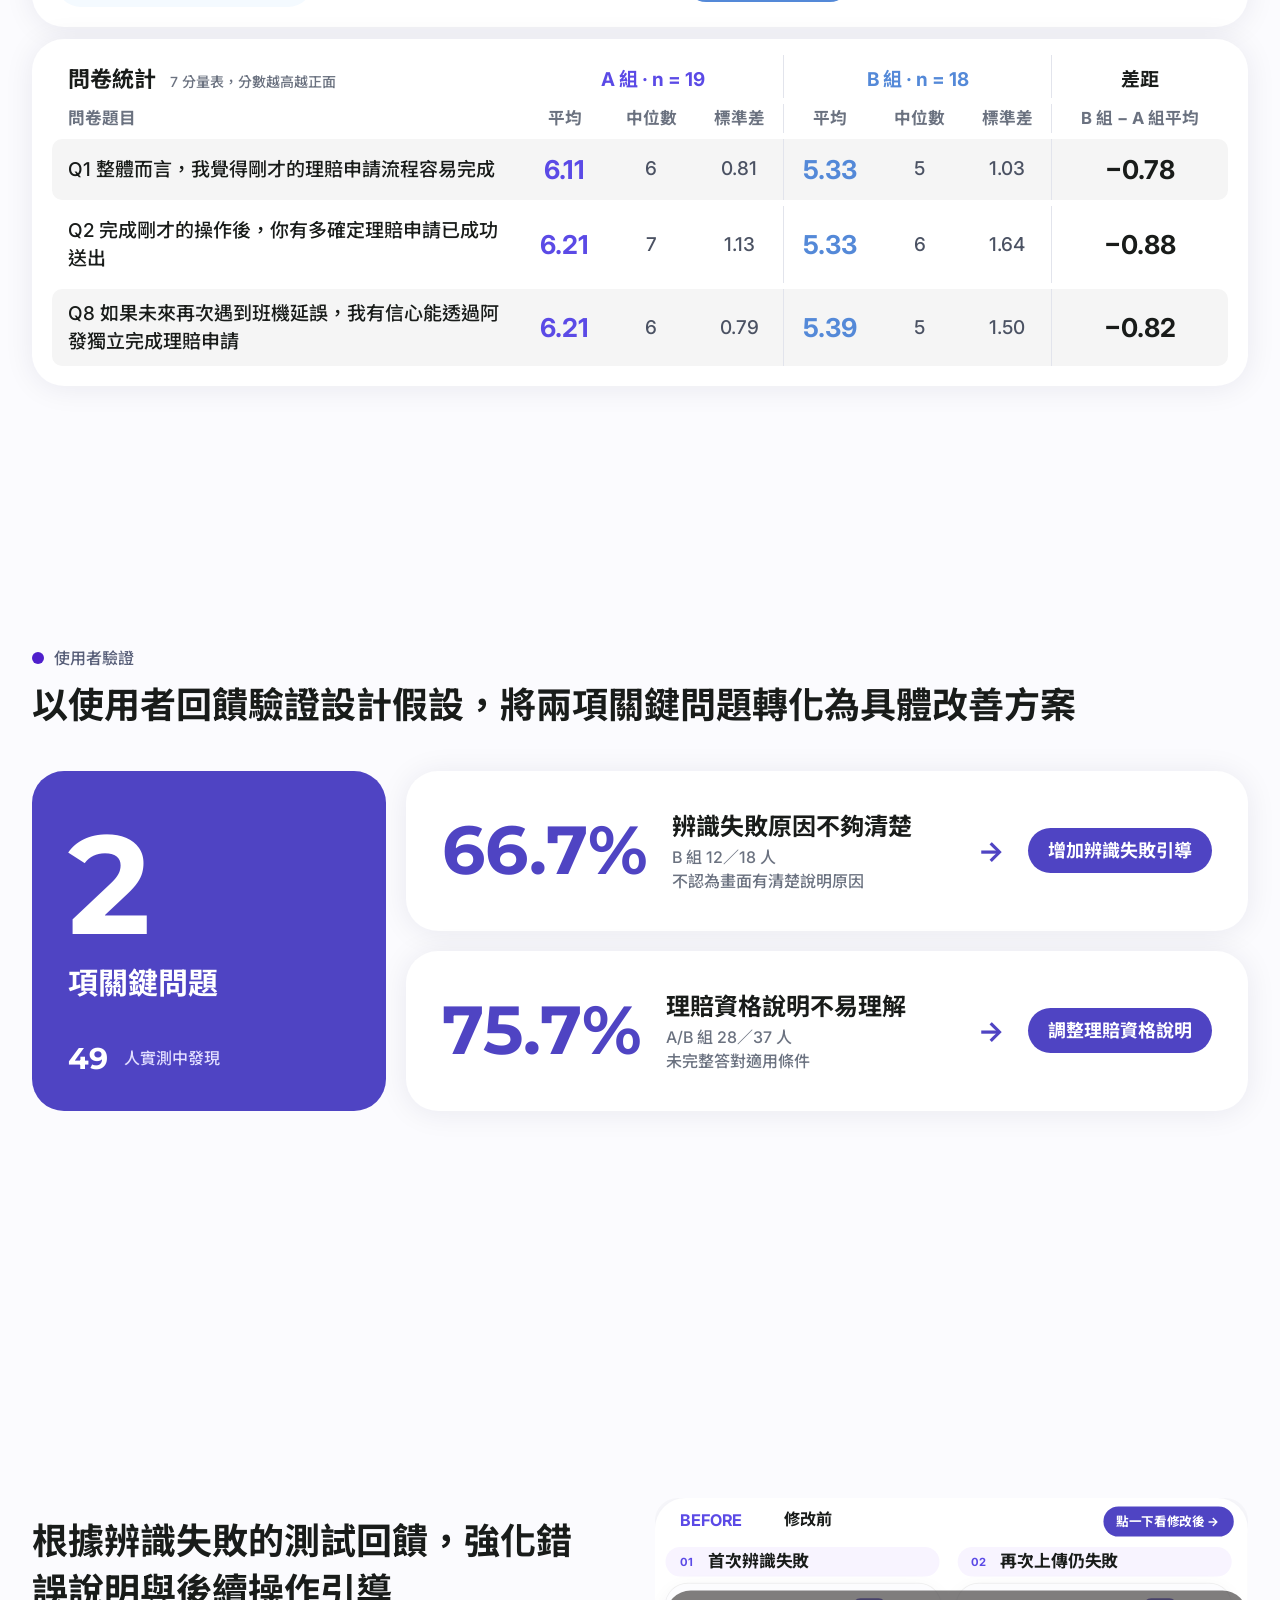
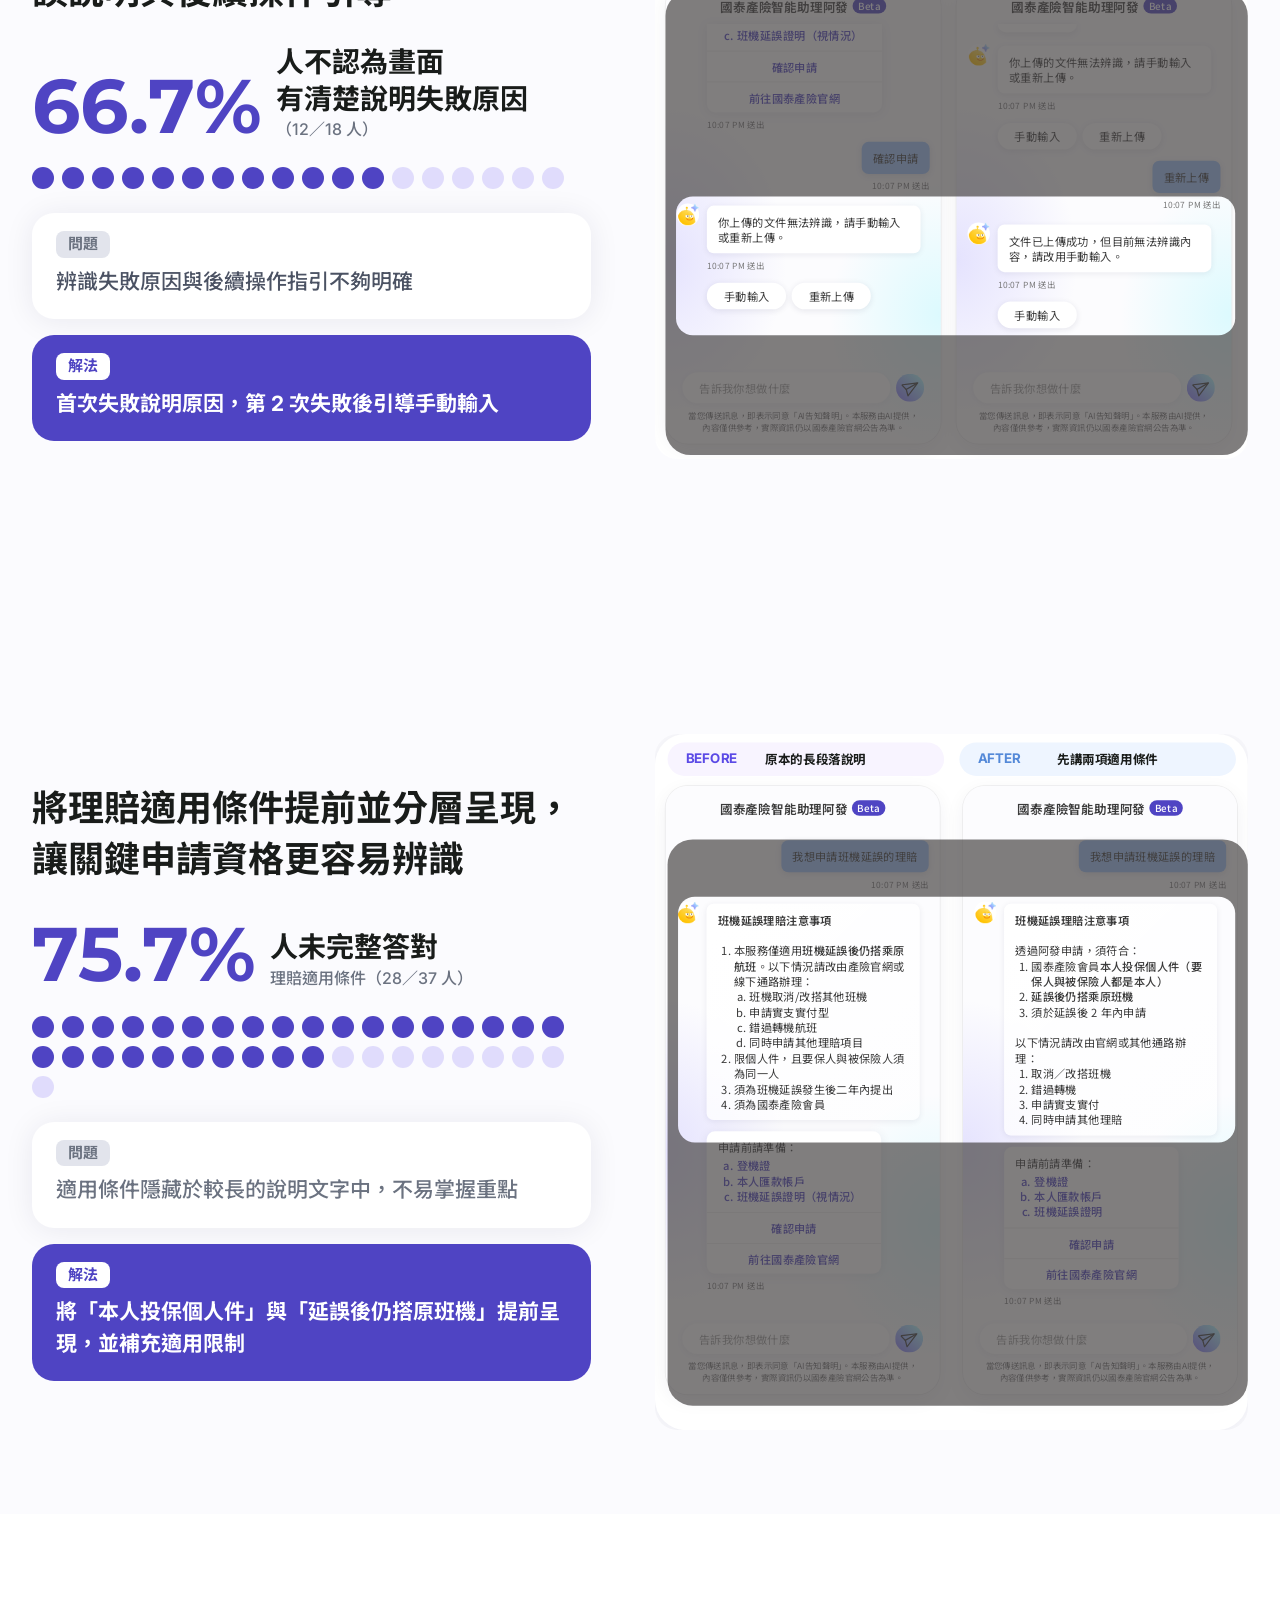
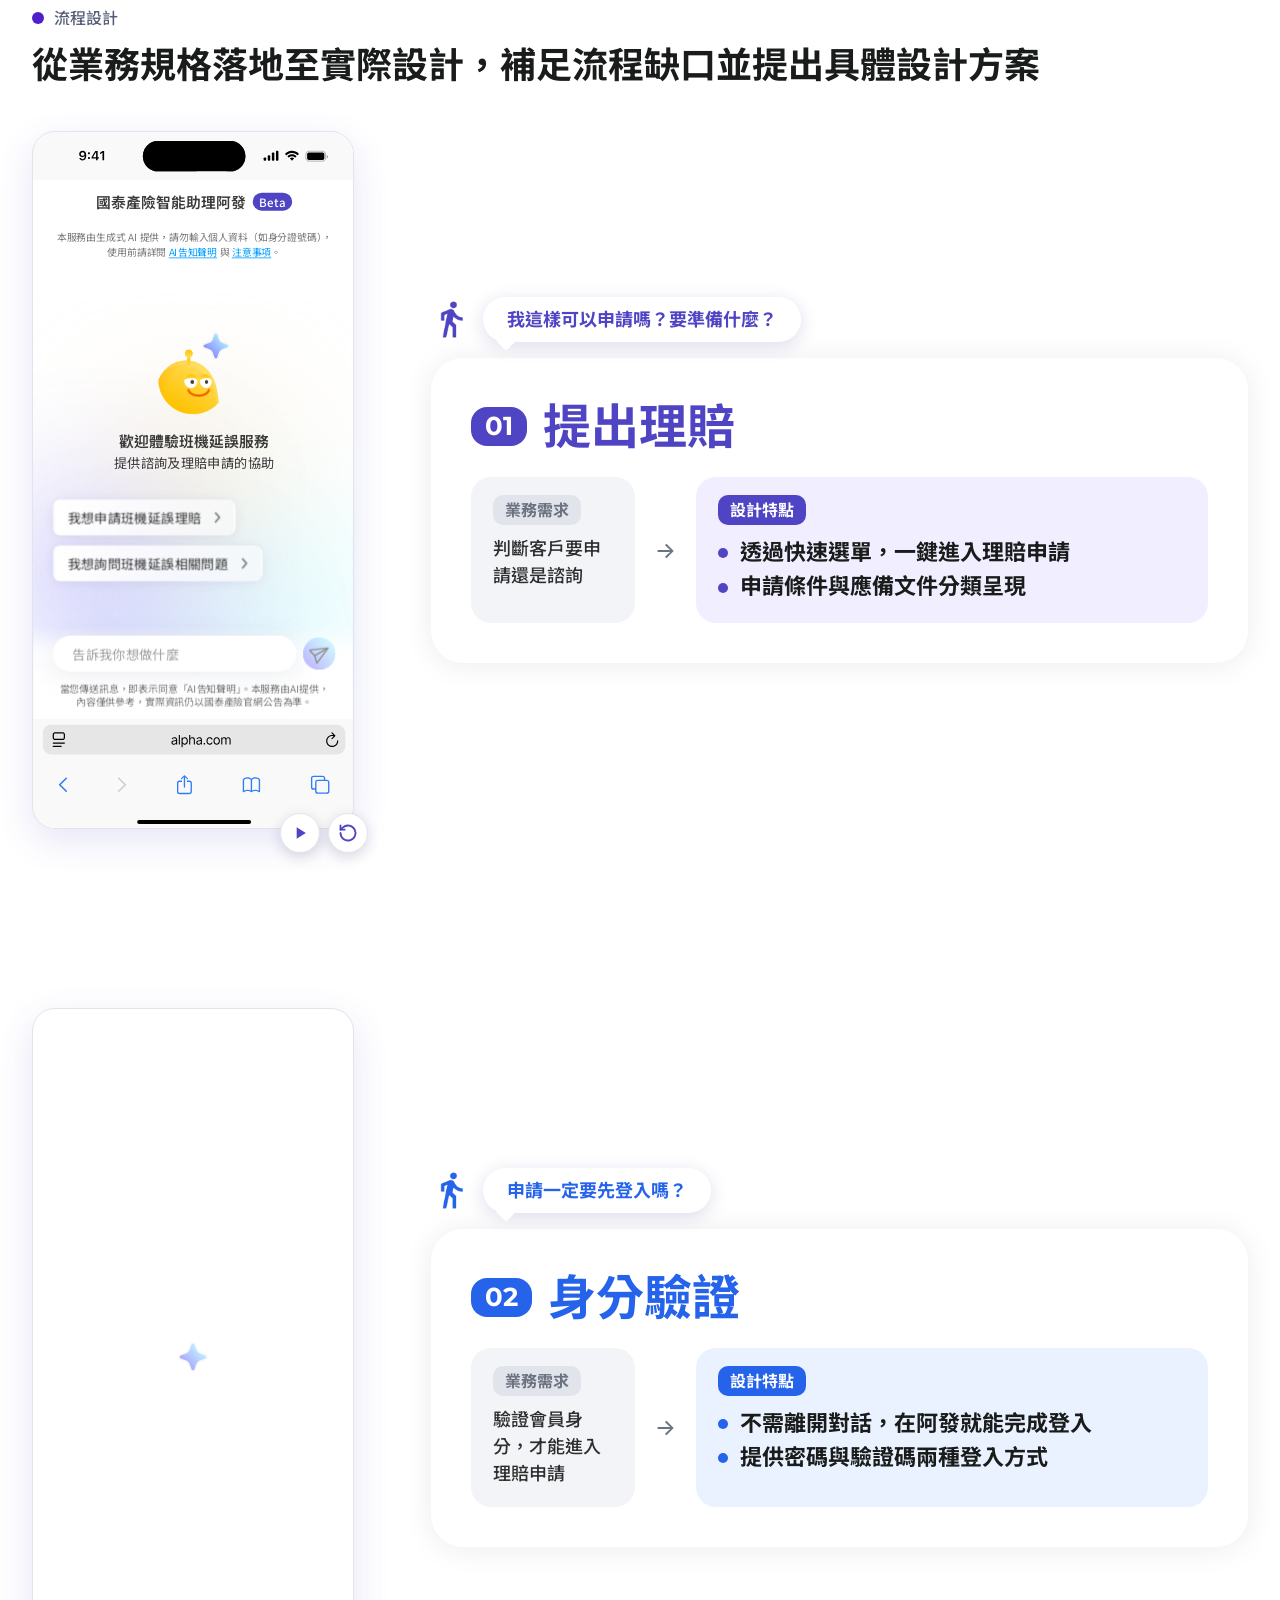
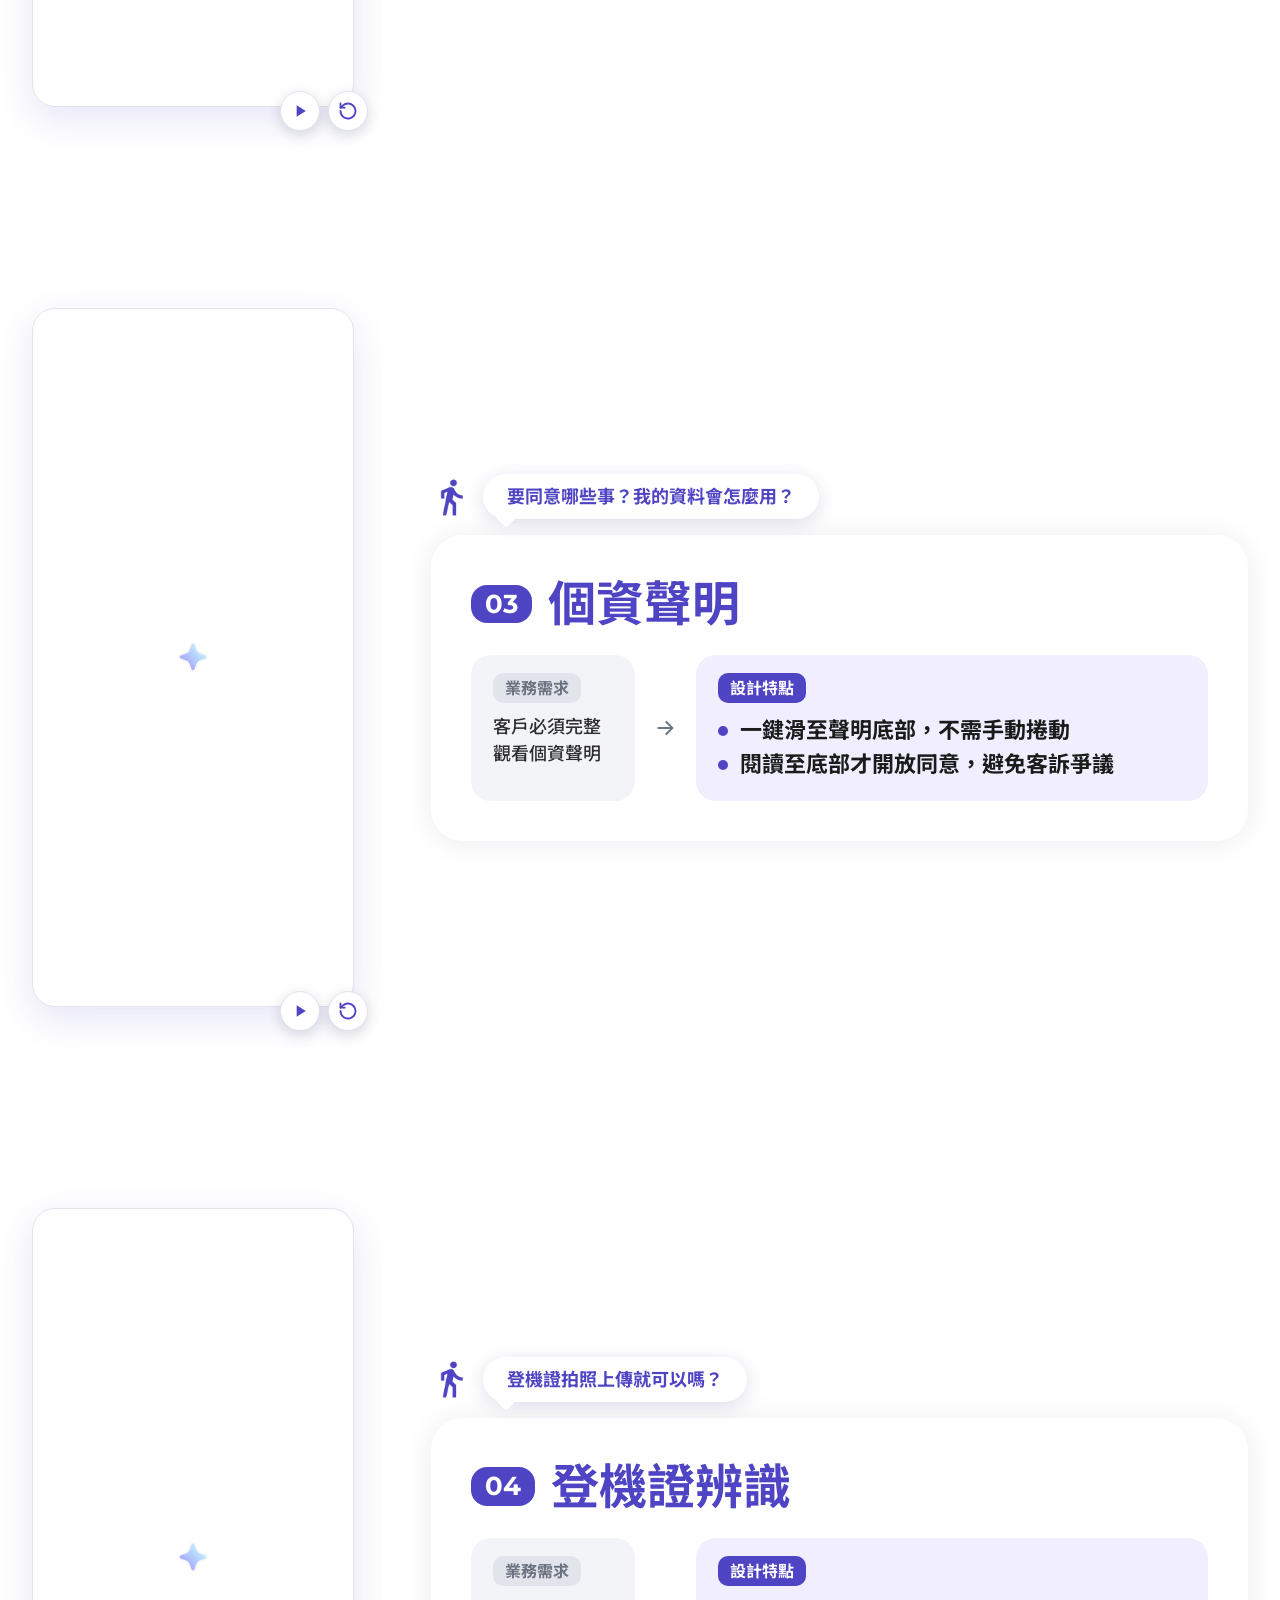
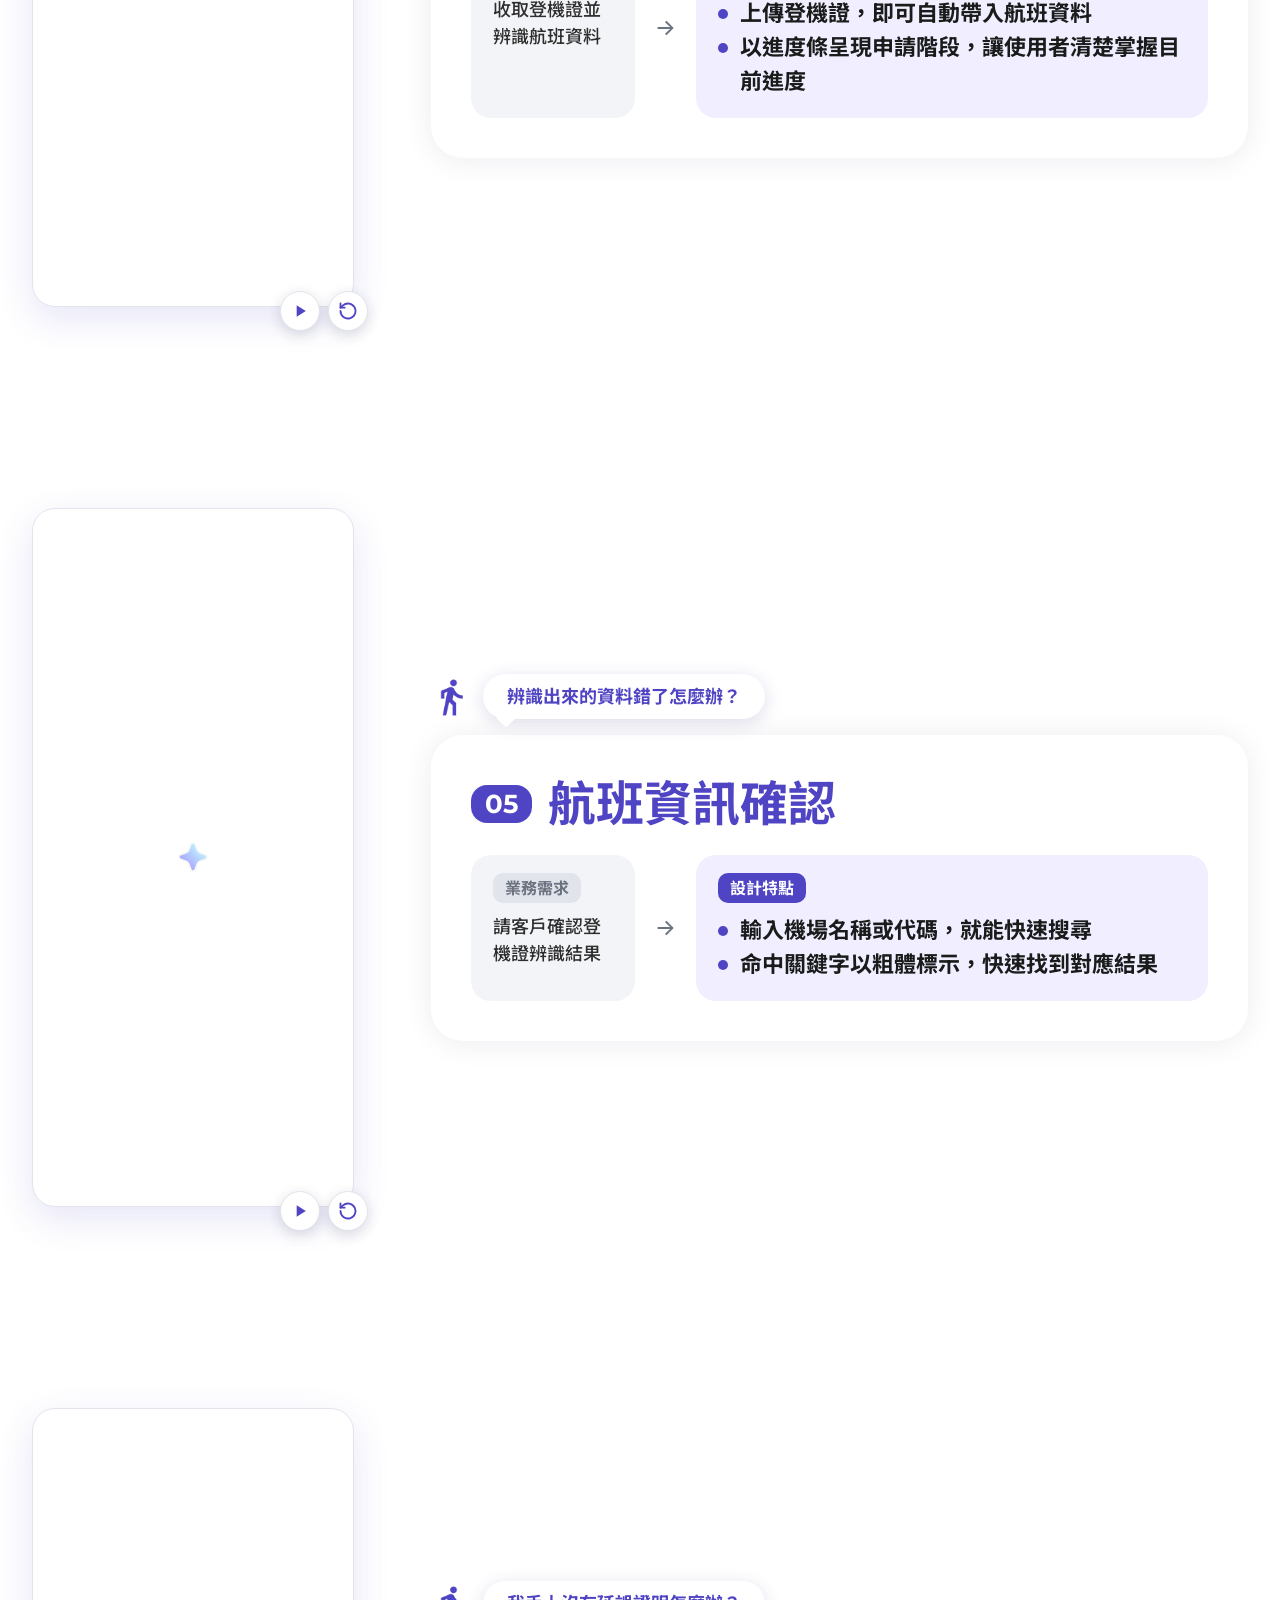
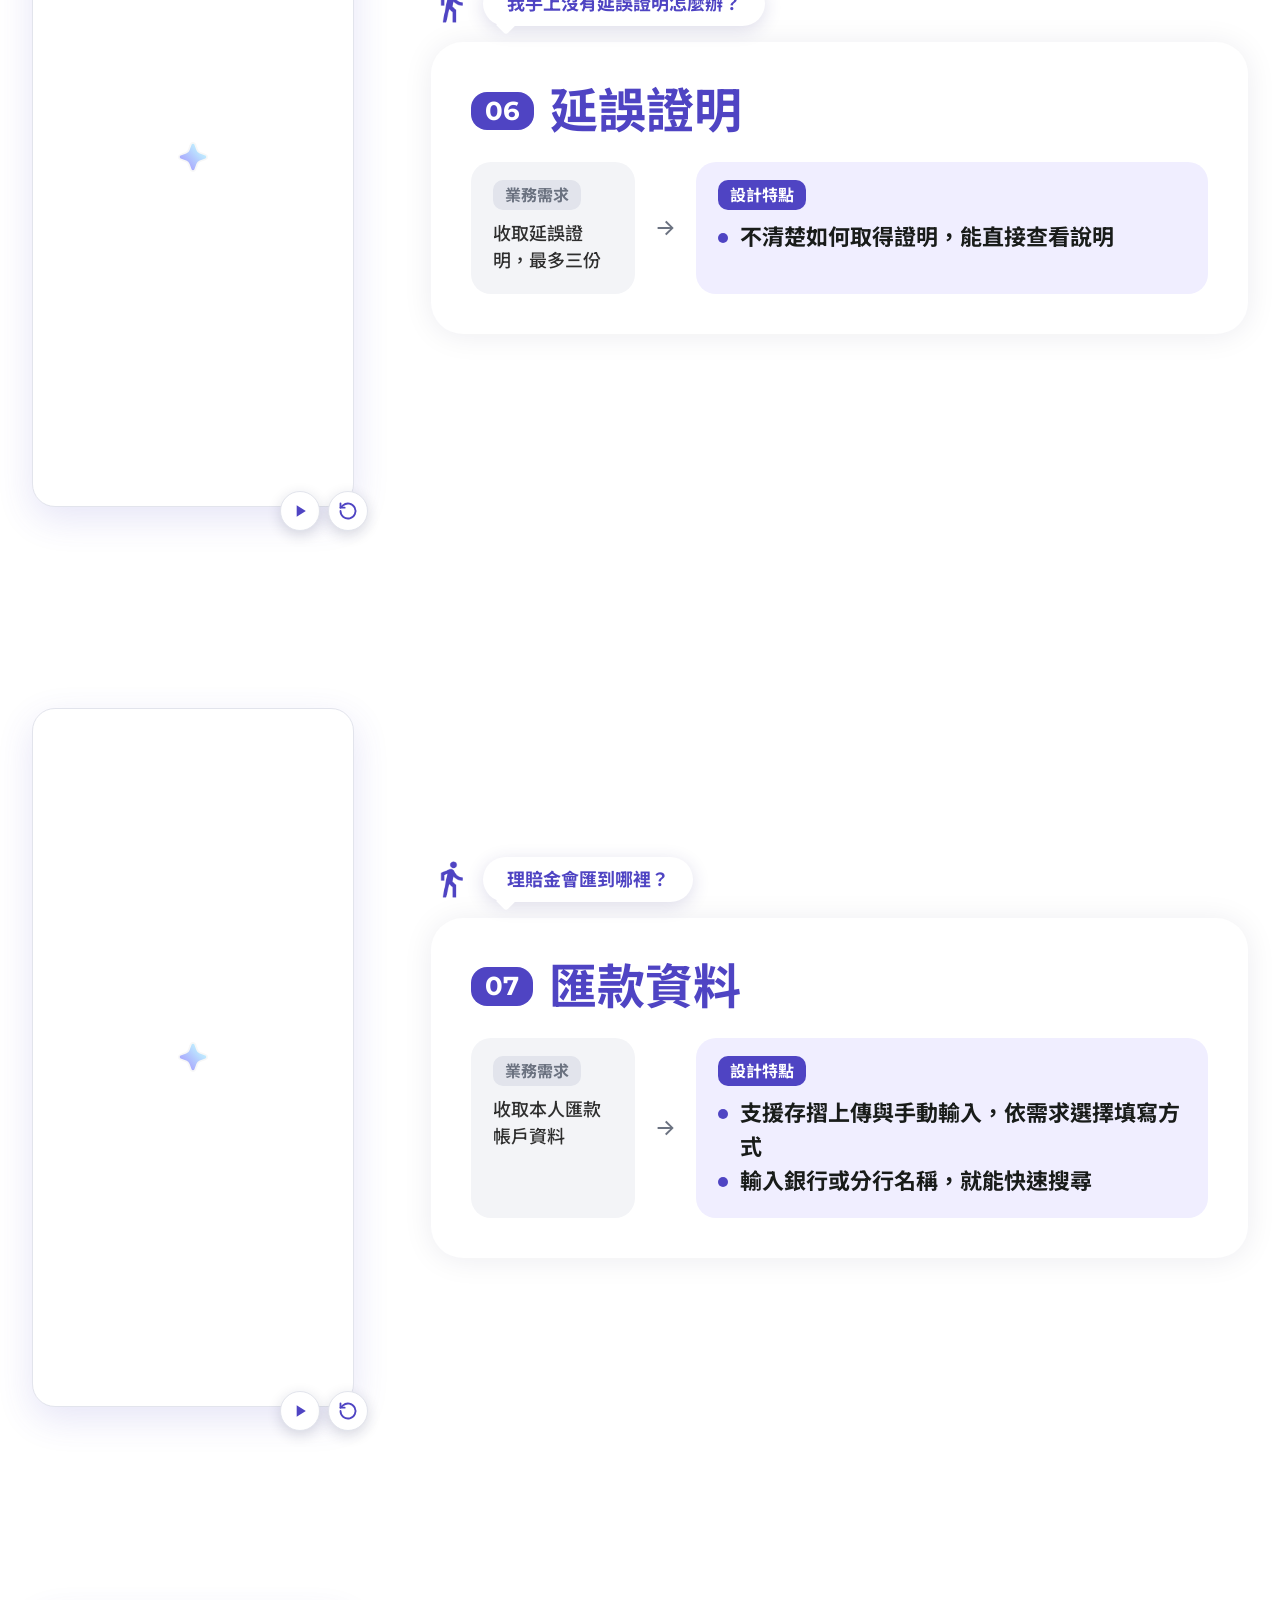
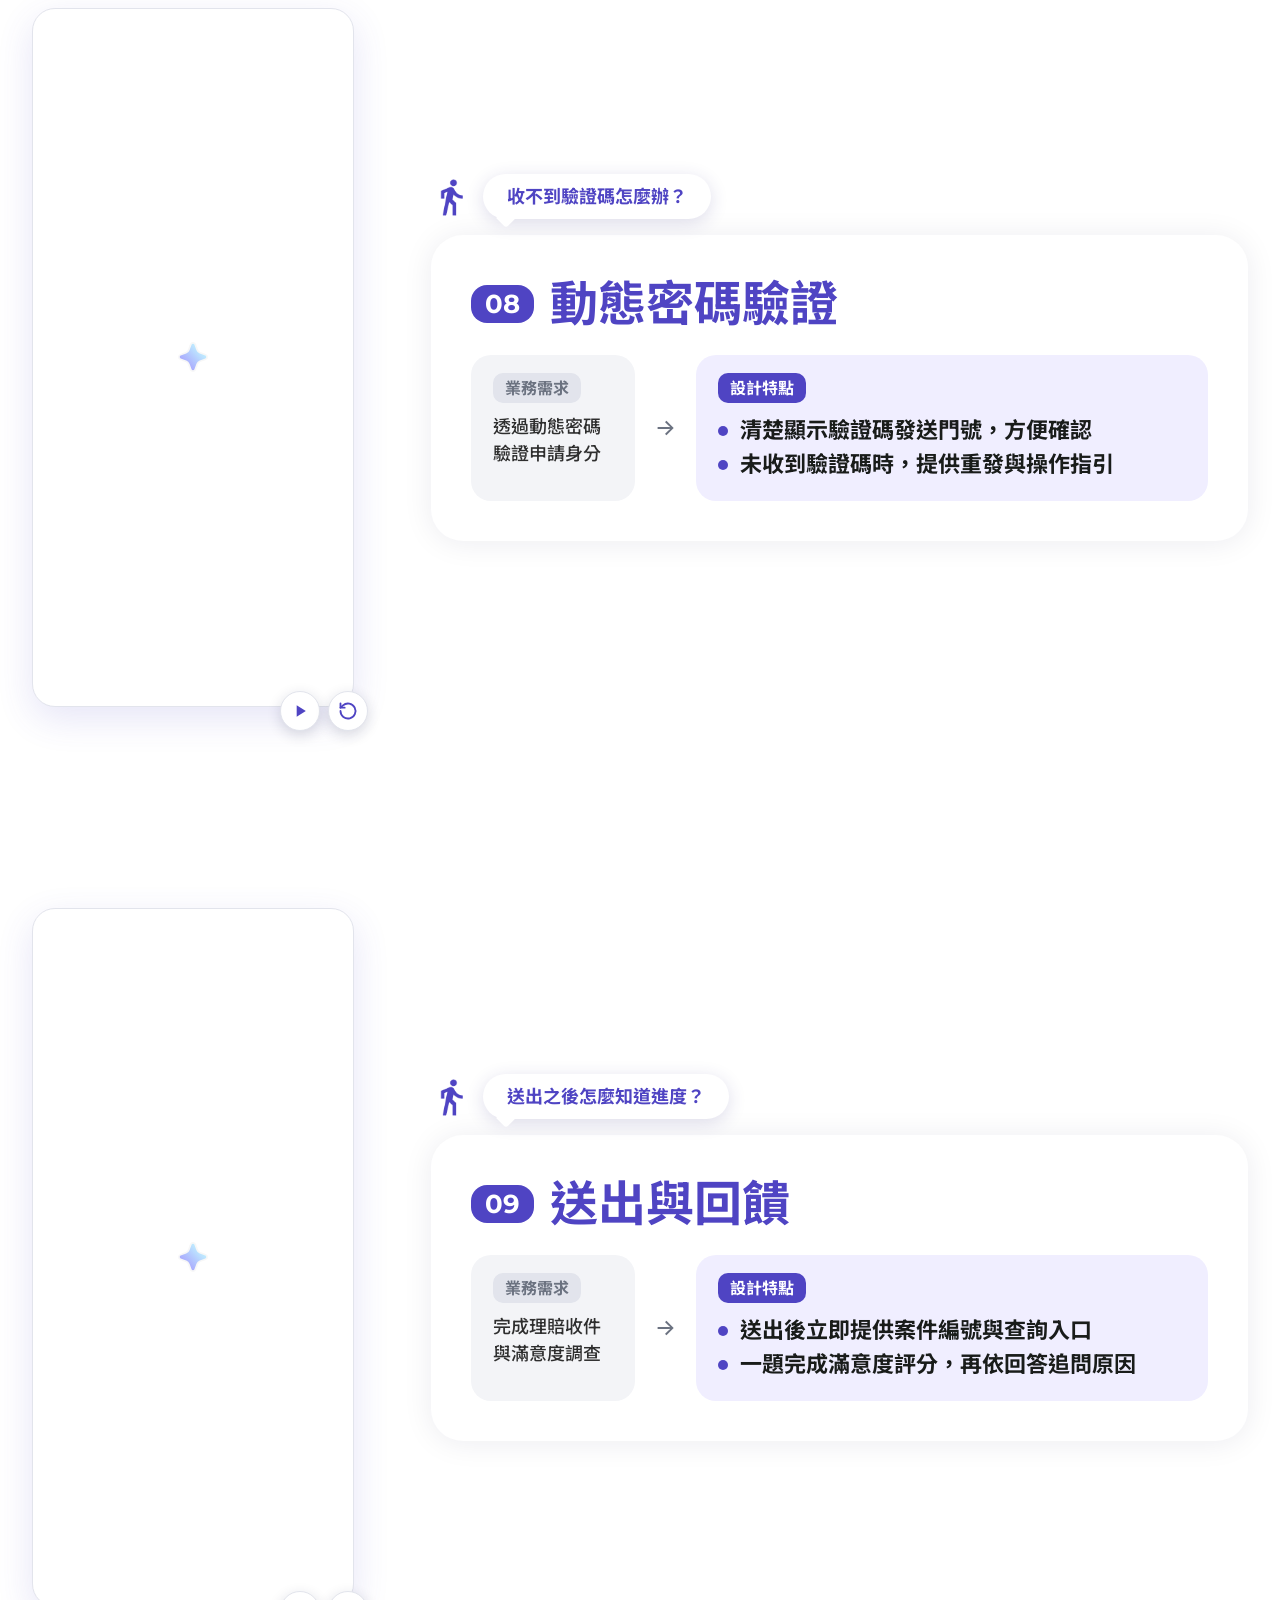
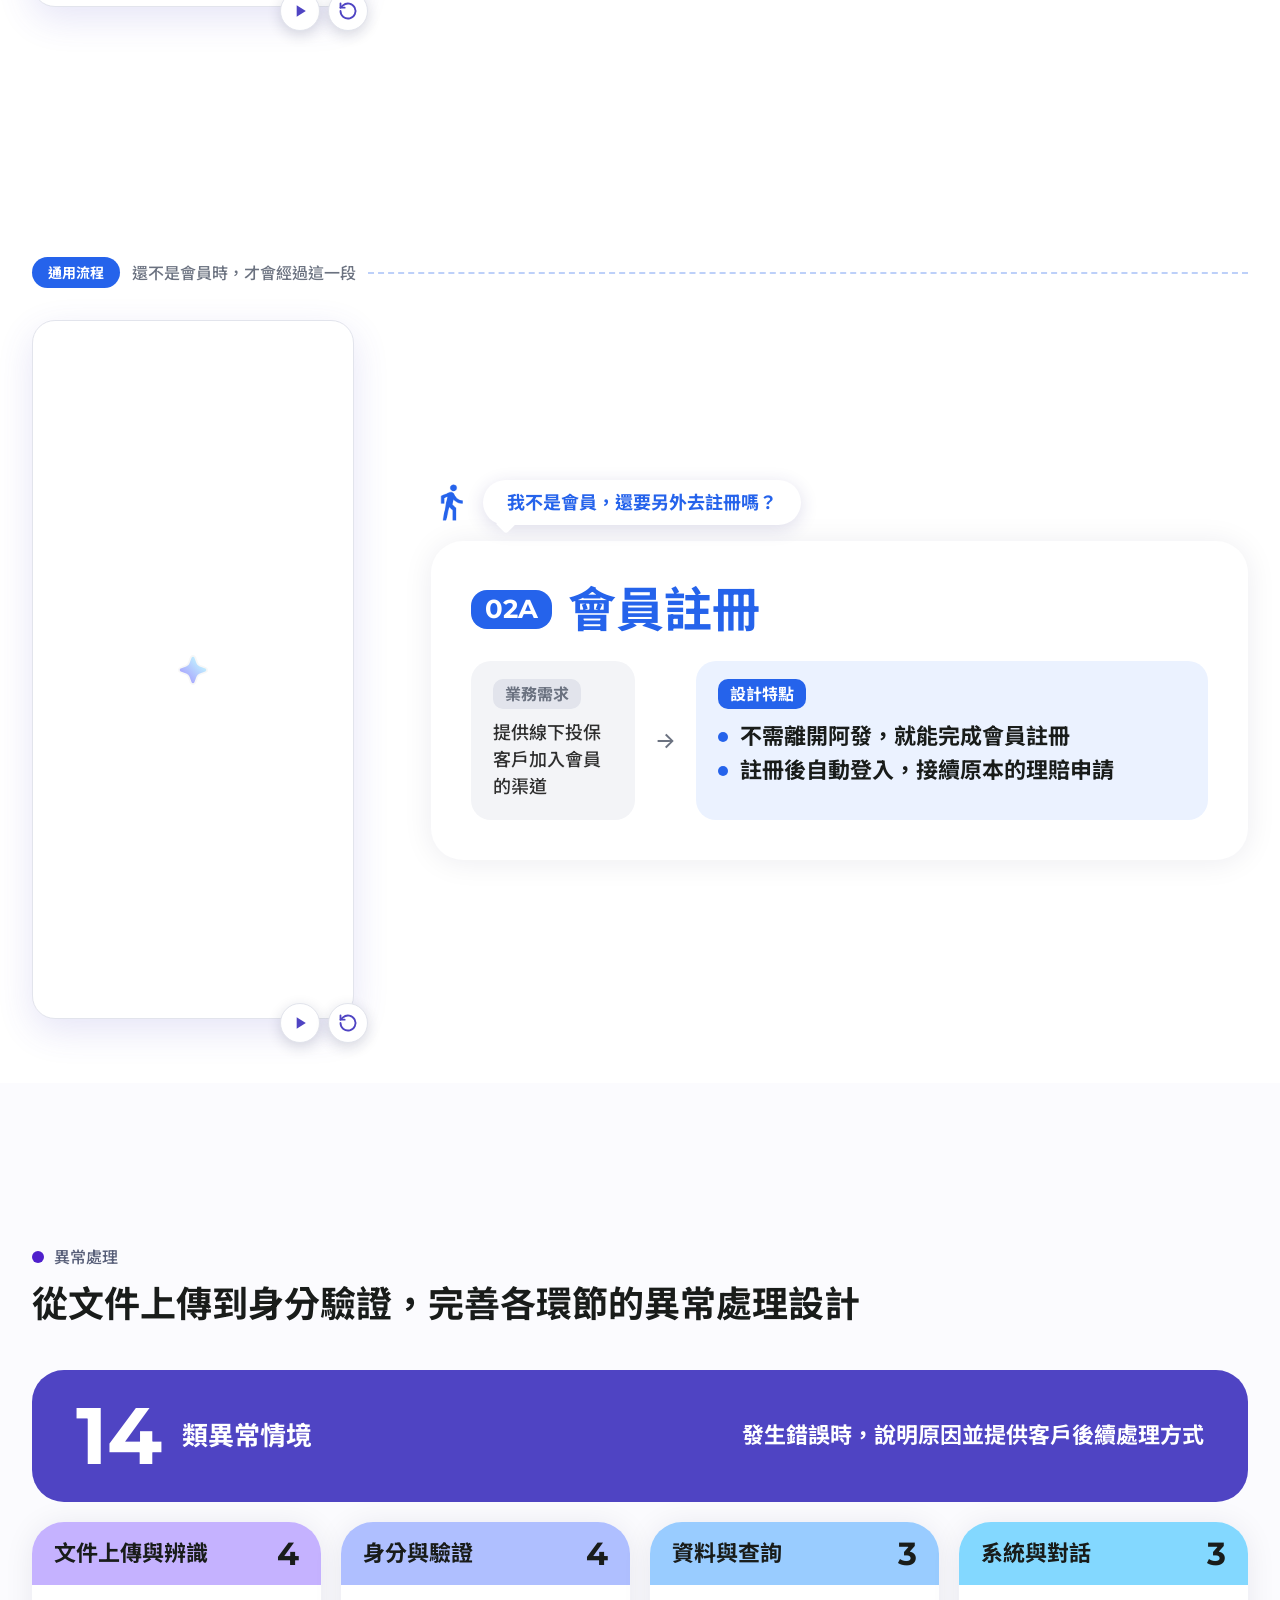
==== commit 59bce334: "Deck: page refresh button, faster login and delay-proof animations - Pager: refresh button above the" ====
--- a/public/deck/index.html
+++ b/public/deck/index.html
@@ -44,6 +44,7 @@
   .pager button:hover { background:rgba(255,255,255,.95); }
   .pager button:disabled { opacity:.35; cursor:default; }
   .pager svg { width:20px; height:20px; }
+  .pager #pg-refresh { margin-bottom:8px; }
   .pager output { font-size:11px; font-weight:700; color:rgba(51,54,69,.55); font-variant-numeric:tabular-nums; line-height:1; padding:2px 0; }
   .eyebrow { display:flex; align-items:center; gap:10px; font-size:16px; color:#575e78; margin-bottom:10px; }
   .eyebrow::before { content:""; width:12px; height:12px; border-radius:50%; background:#4f1fcc; }
@@ -659,6 +660,8 @@
 </footer>
 
 <div class="pager" role="group" aria-label="上下移動畫面">
+  <!-- 圖示：Lucide refresh-cw（ISC 授權） -->
+  <button type="button" id="pg-refresh" aria-label="重新整理頁面" title="重新整理頁面"><svg viewBox="0 0 24 24" fill="none" stroke="currentColor" stroke-width="2.2" stroke-linecap="round" stroke-linejoin="round" aria-hidden="true"><path d="M3 12a9 9 0 0 1 9-9 9.75 9.75 0 0 1 6.74 2.74L21 8"/><path d="M21 3v5h-5"/><path d="M21 12a9 9 0 0 1-9 9 9.75 9.75 0 0 1-6.74-2.74L3 16"/><path d="M8 16H3v5"/></svg></button>
   <button type="button" id="pg-up" aria-label="上一個畫面" title="上一個畫面"><svg viewBox="0 0 24 24" fill="none" stroke="currentColor" stroke-width="2.4" stroke-linecap="round" stroke-linejoin="round" aria-hidden="true"><path d="M6 15l6-6 6 6"/></svg></button>
   <output id="pg-pos" aria-live="polite"></output>
   <button type="button" id="pg-down" aria-label="下一個畫面" title="下一個畫面"><svg viewBox="0 0 24 24" fill="none" stroke="currentColor" stroke-width="2.4" stroke-linecap="round" stroke-linejoin="round" aria-hidden="true"><path d="M6 9l6 6 6-6"/></svg></button>
@@ -855,6 +858,7 @@
   pgPos.textContent = (i + 1) + ' / ' + screens.length;
   pgUp.disabled = i === 0; pgDown.disabled = i === screens.length - 1;
 }
+document.getElementById('pg-refresh').addEventListener('click', () => location.reload());
 pgUp.addEventListener('click', () => goScreen(currentScreen() - 1));
 pgDown.addEventListener('click', () => goScreen(currentScreen() + 1));
 addEventListener('scroll', updatePager, { passive: true });
